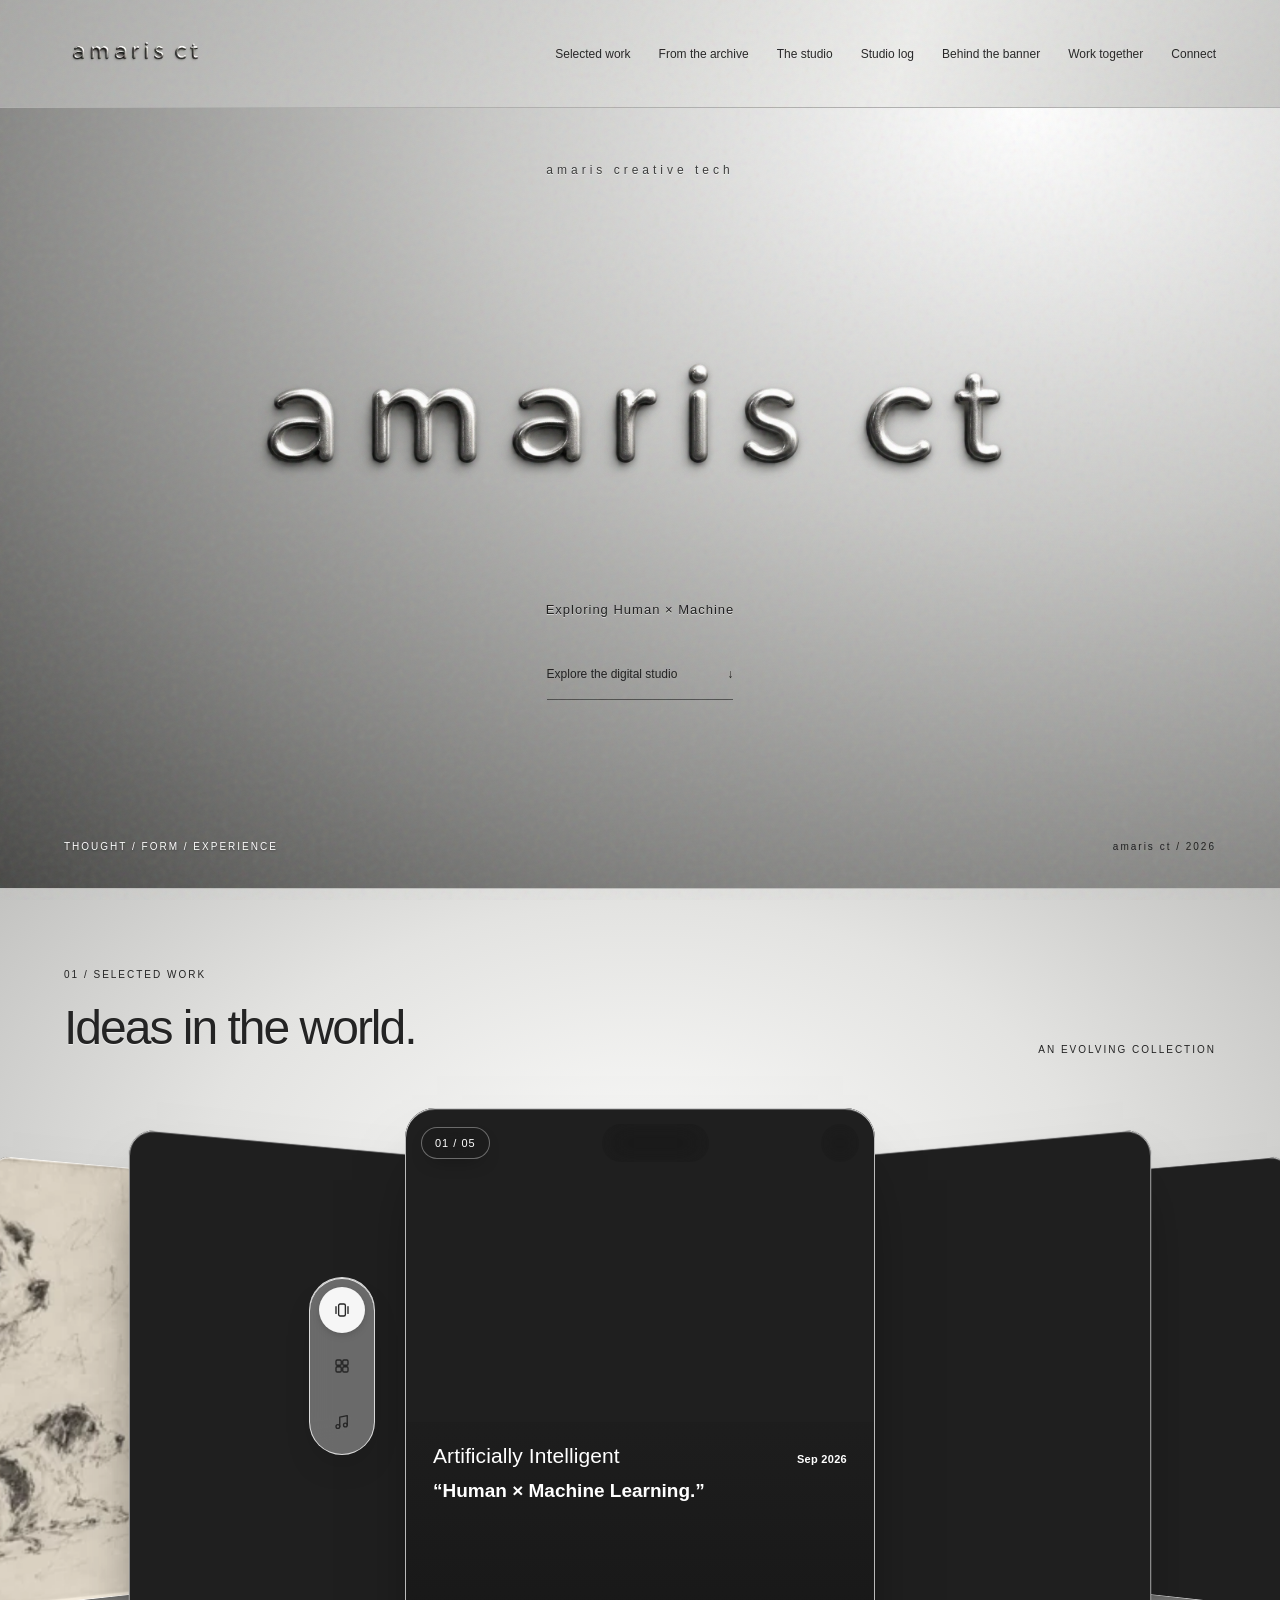
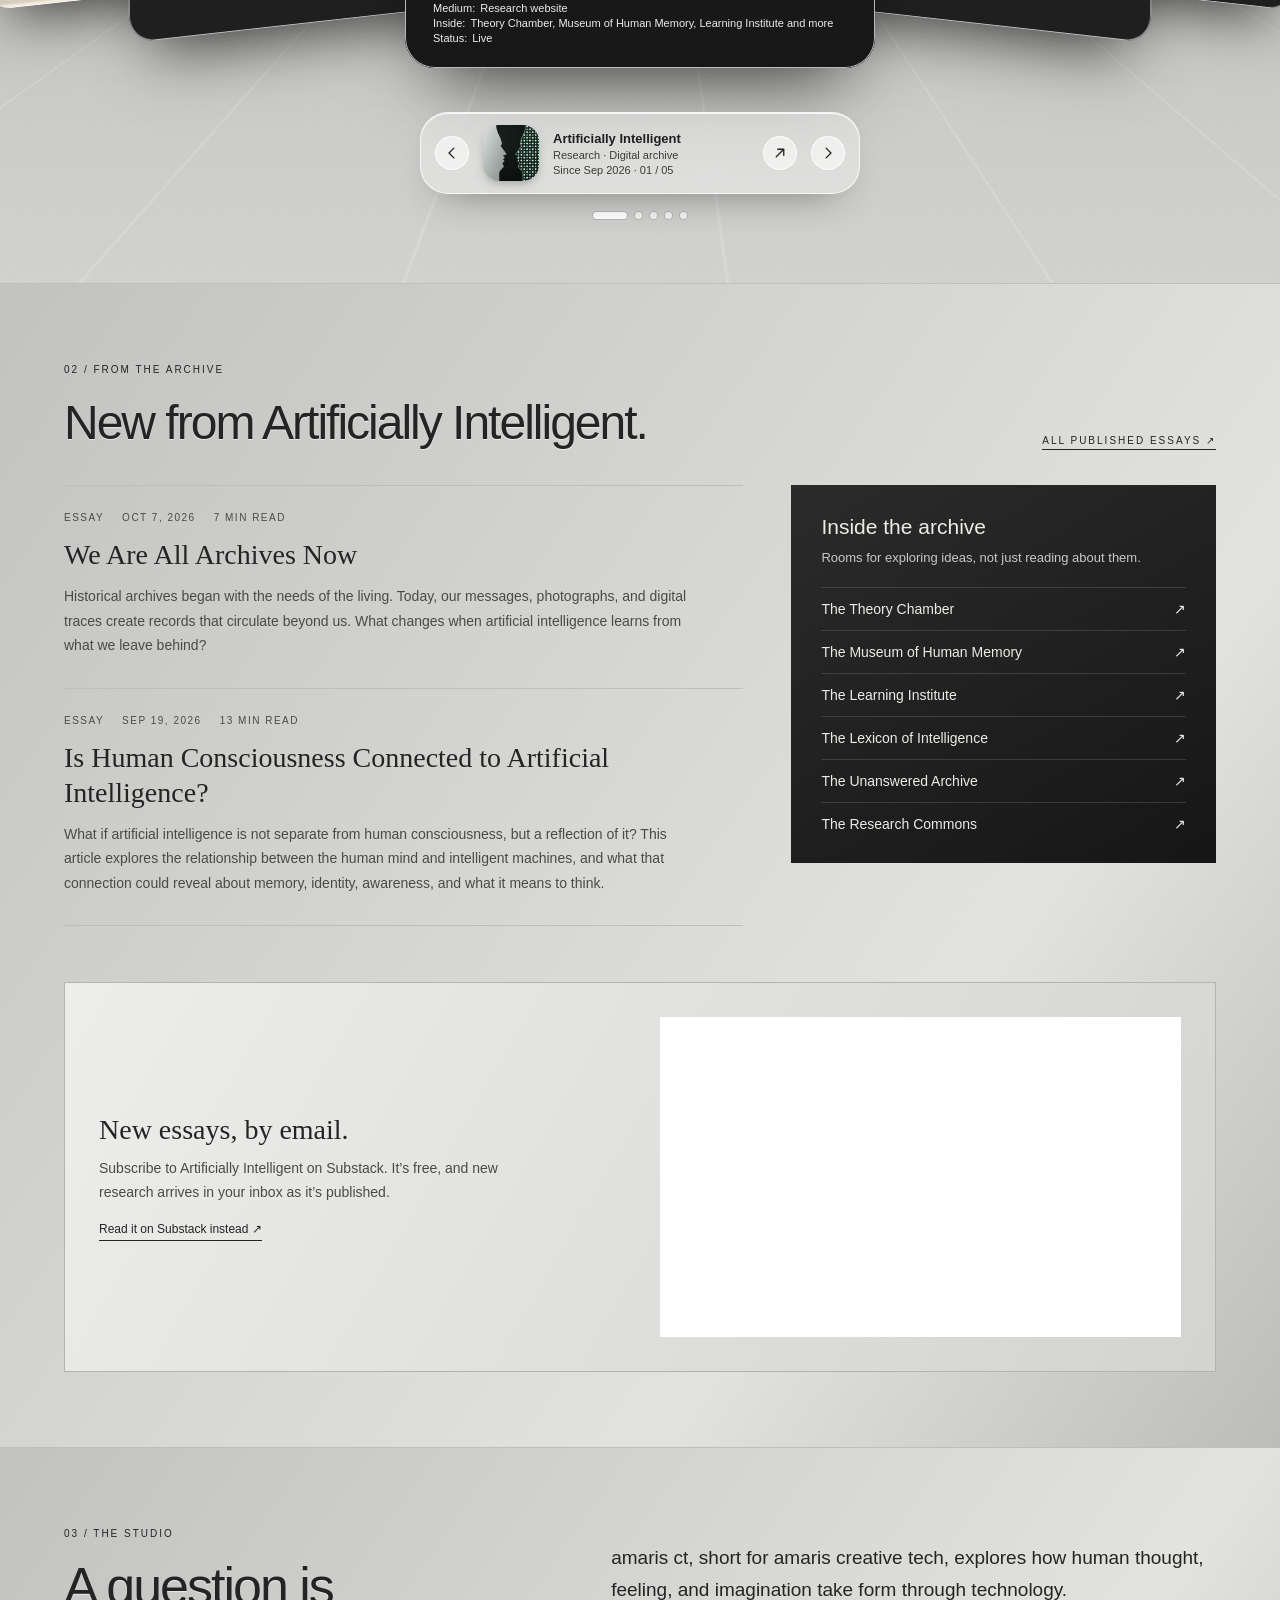
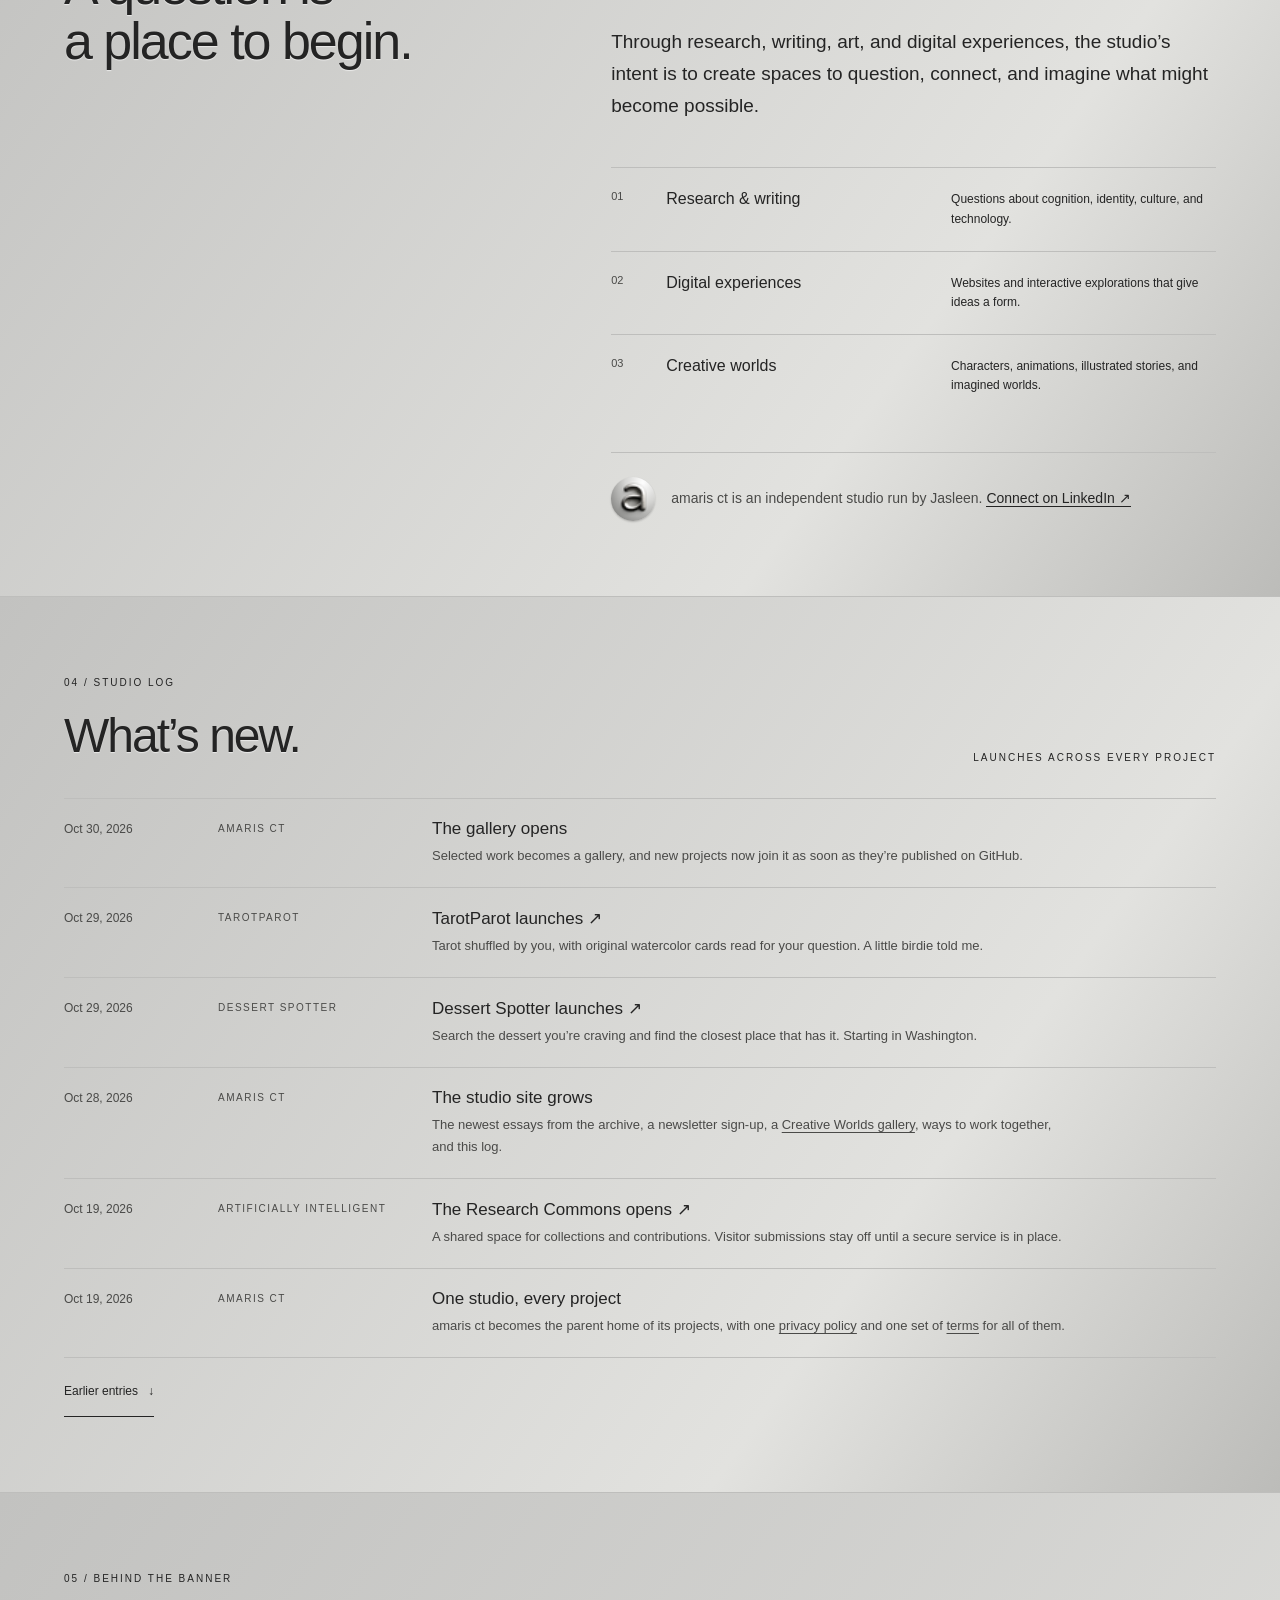
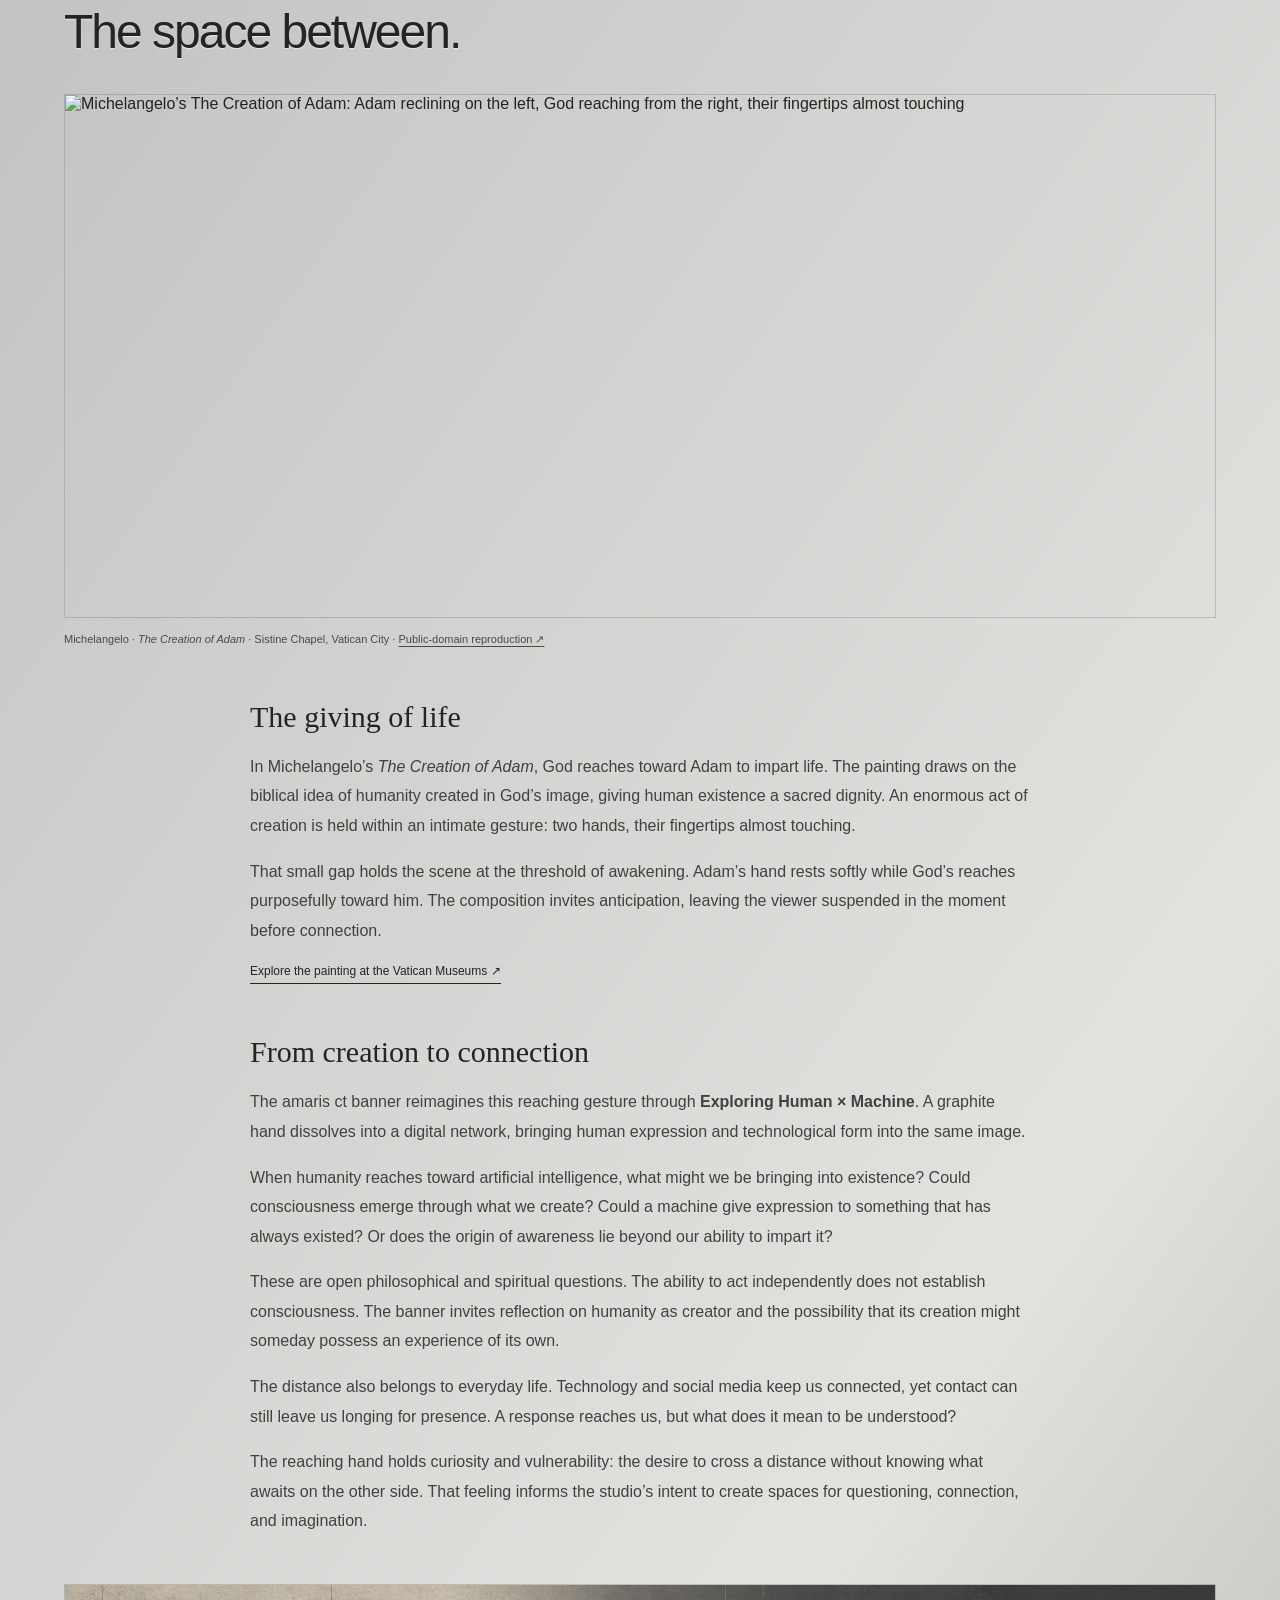
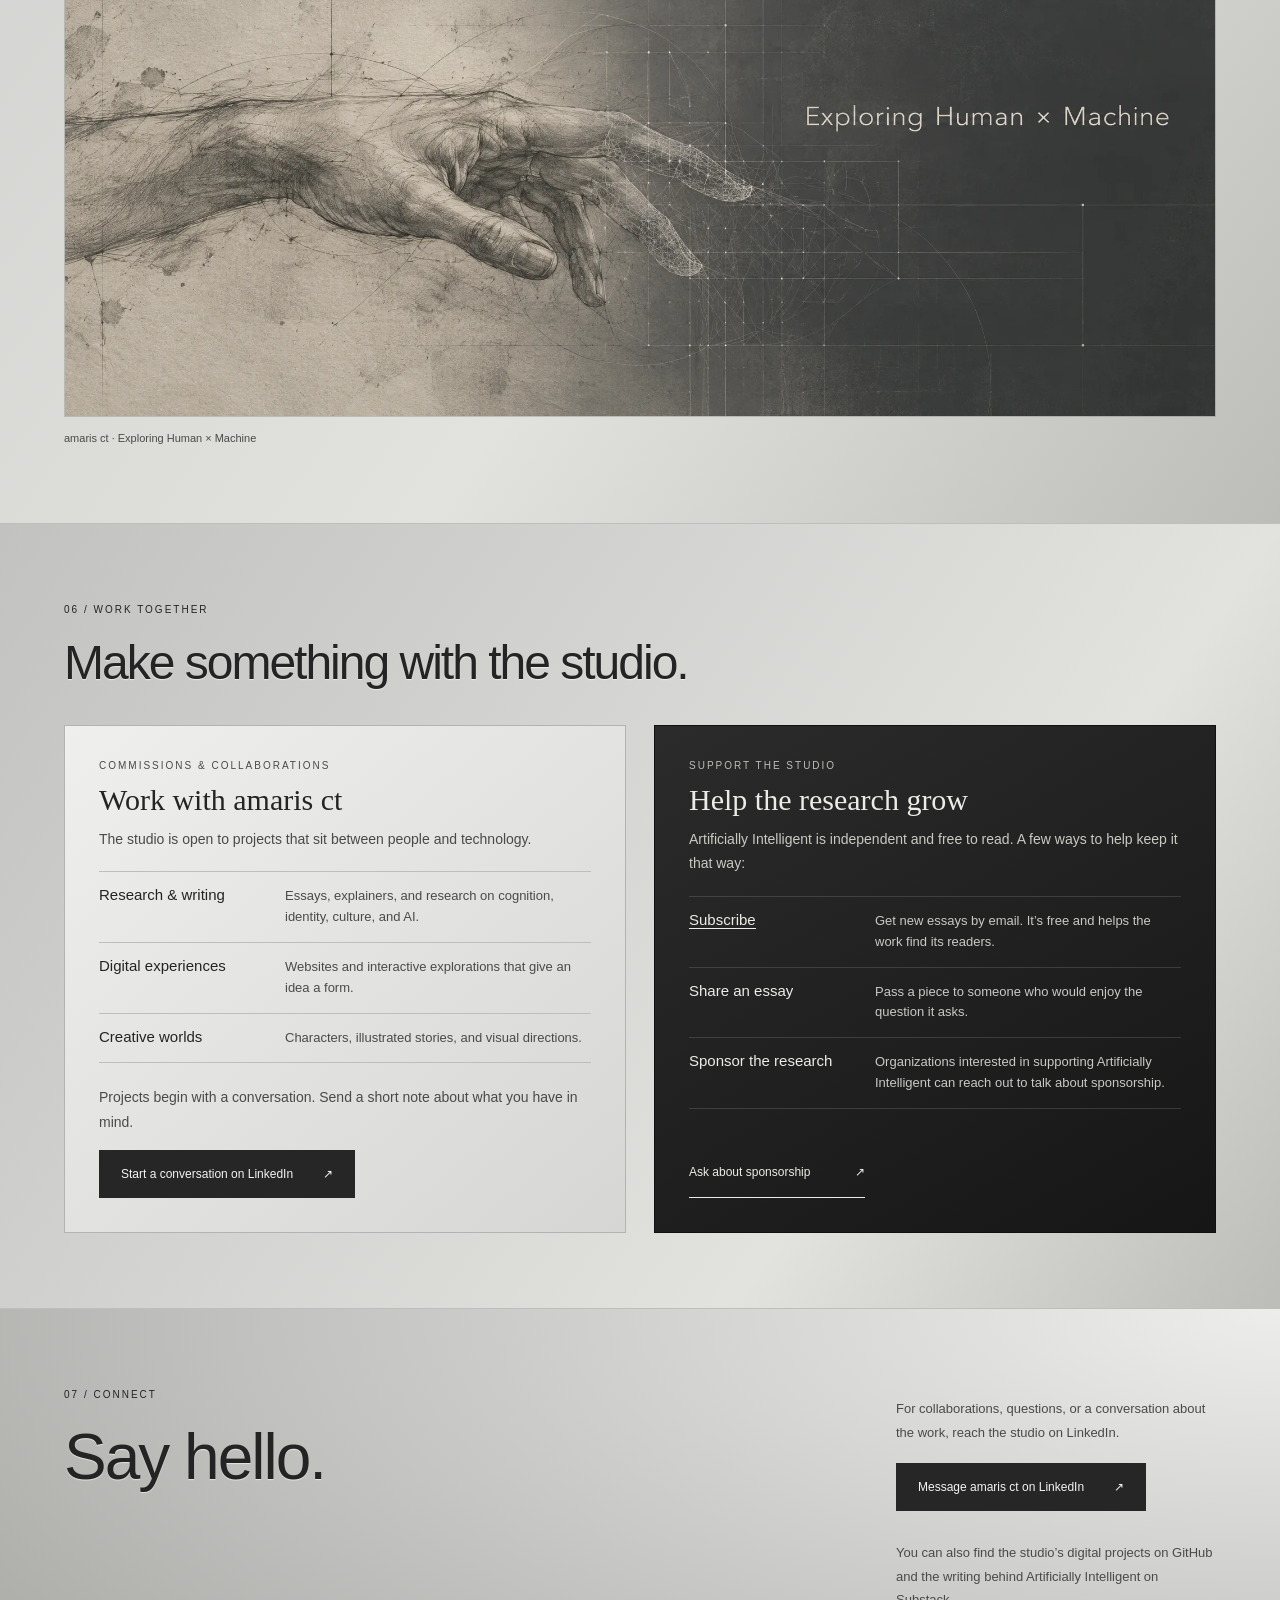
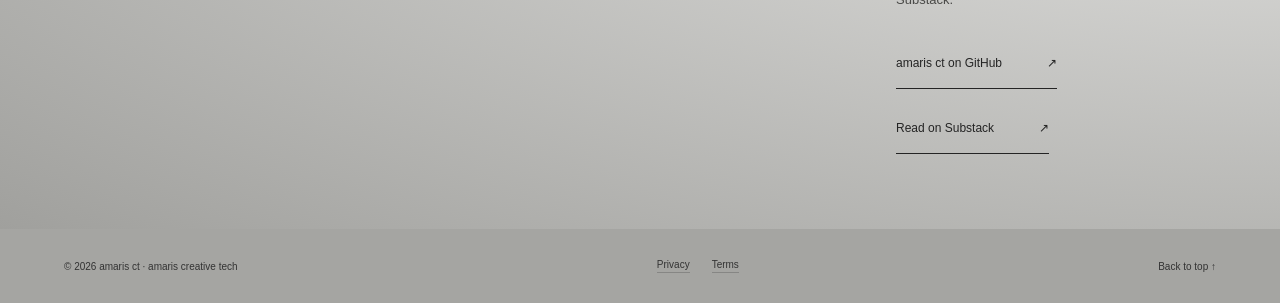
==== index.html @ 0fb0555c "Turn Selected work into a gallery, and add new projects automatically Gallery - Selected work become" ====
<!doctype html>
<html lang="en">
<head>
<meta charset="utf-8">
<meta name="viewport" content="width=device-width,initial-scale=1">
<title>amaris ct · amaris creative tech studio</title>
<meta name="description" content="amaris ct (amaris creative tech) is a creative studio exploring the space between human thought, digital experiences, and creative worlds. Home of Artificially Intelligent and The Weekly Planner.">
<meta name="robots" content="index,follow,max-image-preview:large">
<link rel="canonical" href="https://amarisct.github.io/Amaris/">
<link rel="sitemap" type="application/xml" href="sitemap.xml">
<meta name="theme-color" content="#a8a8a6">

<link rel="icon" href="favicon.ico" sizes="any">
<link rel="icon" type="image/png" sizes="32x32" href="favicon-32.png">
<link rel="apple-touch-icon" href="apple-touch-icon.png">
<link rel="manifest" href="site.webmanifest">

<meta property="og:type" content="website">
<meta property="og:site_name" content="amaris ct">
<meta property="og:title" content="amaris ct · amaris creative tech">
<meta property="og:description" content="A creative studio exploring human × machine through research, writing, art, and digital experiences.">
<meta property="og:url" content="https://amarisct.github.io/Amaris/">
<meta property="og:image" content="https://amarisct.github.io/Amaris/og-card.jpg">
<meta property="og:image:type" content="image/jpeg">
<meta property="og:image:width" content="1200">
<meta property="og:image:height" content="630">
<meta property="og:image:alt" content="amaris ct silver wordmark with the line Exploring Human × Machine">
<meta name="twitter:card" content="summary_large_image">
<meta name="twitter:title" content="amaris ct · amaris creative tech">
<meta name="twitter:description" content="A creative studio exploring human × machine through research, writing, art, and digital experiences.">
<meta name="twitter:image" content="https://amarisct.github.io/Amaris/og-card.jpg">

<script type="application/ld+json">
{
  "@context": "https://schema.org",
  "@graph": [
    {
      "@type": "Organization",
      "@id": "https://amarisct.github.io/Amaris/#org",
      "name": "amaris ct",
      "alternateName": "amaris creative tech",
      "url": "https://amarisct.github.io/Amaris/",
      "logo": "https://amarisct.github.io/Amaris/icon-512.png",
      "image": "https://amarisct.github.io/Amaris/og-card.jpg",
      "description": "A creative studio exploring how human thought, feeling, and imagination take form through technology.",
      "sameAs": [
        "https://www.linkedin.com/in/jojomojojo222/",
        "https://github.com/amarisct",
        "https://jasleenahluwalia.substack.com"
      ],
      "contactPoint": {
        "@type": "ContactPoint",
        "contactType": "general enquiries",
        "url": "https://www.linkedin.com/in/jojomojojo222/"
      },
      "brand": [
        {
          "@type": "Brand",
          "name": "Artificially Intelligent",
          "url": "https://amarisct.github.io/Artificially-Intelligent/"
        },
        {
          "@type": "Brand",
          "name": "TarotParot",
          "url": "https://amarisct.github.io/TarotParot/"
        },
        {
          "@type": "Brand",
          "name": "Dessert Spotter",
          "url": "https://amarisct.github.io/dessertspotter/"
        },
        {
          "@type": "Brand",
          "name": "The Weekly Planner",
          "url": "https://amarisct.github.io/Weekly-Planner/"
        }
      ]
    },
    {
      "@type": "WebSite",
      "@id": "https://amarisct.github.io/Amaris/#website",
      "name": "amaris ct",
      "url": "https://amarisct.github.io/Amaris/",
      "inLanguage": "en",
      "publisher": {
        "@id": "https://amarisct.github.io/Amaris/#org"
      }
    }
  ]
}
</script>

<style>
/* ---------- Base ---------- */
:root {
  --ink: #242424;
  --muted: #4a4a48;
  --line: #bebebc;
  --focus: #1d1d1d;
}
* { box-sizing: border-box; }
html { scroll-behavior: smooth; }
body {
  margin: 0;
  background: #d0d0cf;
  color: var(--ink);
  font-family: Arial, sans-serif;
}
/* Fine paper grain over the whole page */
body:before {
  content: "";
  position: fixed;
  inset: 0;
  pointer-events: none;
  z-index: 5;
  opacity: .15;
  background-image: url("data:image/svg+xml,%3Csvg viewBox='0 0 180 180' xmlns='http://www.w3.org/2000/svg'%3E%3Cfilter id='n'%3E%3CfeTurbulence type='fractalNoise' baseFrequency='.8' numOctaves='3' stitchTiles='stitch'/%3E%3C/filter%3E%3Crect width='100%25' height='100%25' opacity='.5' filter='url(%23n)'/%3E%3C/svg%3E");
}
a { color: inherit; text-decoration: none; }
a:focus-visible, button:focus-visible { outline: 2px solid var(--focus); outline-offset: 5px; }
.small { font-size: 10px; letter-spacing: 2px; text-transform: uppercase; }
.lc { text-transform: none; }
.sr-only {
  position: absolute !important;
  width: 1px; height: 1px;
  padding: 0; margin: -1px;
  overflow: hidden;
  clip: rect(0 0 0 0);
  white-space: nowrap;
  border: 0;
}
h2 {
  font-family: Arial, sans-serif;
  font-size: 48px;
  font-weight: 300;
  letter-spacing: -2px;
  margin: 18px 0 0;
  text-shadow: 0 1px 1px #fff9;
}
h3 { font-size: 21px; font-weight: 400; margin: 0 0 10px; }

/* ---------- Header ---------- */
header {
  display: flex;
  align-items: center;
  justify-content: space-between;
  padding: 29px 5%;
  background: linear-gradient(110deg, #a8a8a6, #ededeb 70%, #c9c9c7);
  border-bottom: 1px solid #b0b0ae;
}
.brand { font-size: 25px; }
.brand img { width: 145px; height: 43px; object-fit: cover; object-position: center; }
nav { display: flex; flex-wrap: wrap; justify-content: flex-end; gap: 10px 28px; font-size: 12px; }
nav a:hover { color: #000; }

/* ---------- Hero ---------- */
.hero {
  min-height: 780px;
  padding: 55px 5% 36px;
  position: relative;
  overflow: hidden;
  display: flex;
  flex-direction: column;
  align-items: center;
  background: radial-gradient(ellipse at 80% 0%, #fff 0%, #c7c7c5 38%, #858583 72%, #474745 100%);
}
.eyebrow { display: flex; gap: 12px; align-items: center; }
.hero .eyebrow { font-size: 12px; letter-spacing: 4px; color: #3a3a3a; text-shadow: 0 1px 0 #fff9; }
.metal-mark { width: min(850px, 85vw); margin: 95px 0 30px; font-size: 0; line-height: 0; font-weight: 400; }
.metal-mark img { width: 100%; height: auto; display: block; filter: drop-shadow(0 3px 3px #0004); }
.hero-copy { text-align: center; }
.hero-copy p {
  max-width: 335px;
  font-size: 13px;
  letter-spacing: 1px;
  line-height: 1.8;
  color: #1d1d1d;
  text-shadow: 0 1px 0 #fff8;
}
.cta {
  display: inline-flex;
  gap: 45px;
  padding: 18px 0;
  margin-top: 14px;
  border-bottom: 1px solid var(--ink);
  font-size: 12px;
}
.hero-copy .cta { gap: 50px; color: #1d1d1d; border-color: #1d1d1d99; }
.hero-bottom {
  width: 100%;
  display: flex;
  justify-content: space-between;
  margin-top: auto;
  padding-top: 65px;
}
.hero-bottom span:first-child { color: #fff; text-shadow: 0 1px 2px #0005; }
.hero-bottom span:last-child { color: #1d1d1d; }

/* ---------- Sections ---------- */
section {
  padding: 75px 5%;
  border-top: 1px solid var(--line);
  background: linear-gradient(125deg, #c2c2c0, #e2e2df 70%, #bcbcb9);
}
section[id] { scroll-margin-top: 20px; }
.section-head { display: flex; justify-content: space-between; align-items: end; margin-bottom: 35px; }

/* ---------- Selected work: the gallery ---------- */
.work-gallery {
  position: relative;
  overflow: hidden;
  padding-bottom: 64px;
  background: radial-gradient(ellipse 90% 75% at 50% 30%, #fbfbfa 0%, #e3e3e1 38%, #bfbfbd 72%, #a6a6a4 100%);
}
.work-gallery > * { position: relative; z-index: 1; }
.gallery {
  --cw: min(470px, 40vw);
  --ch: 560px;
  --ui: -apple-system, BlinkMacSystemFont, "SF Pro Text", "Segoe UI", Arial, sans-serif;
  font-family: var(--ui);
}
/* The gallery floor: soft boards meeting a bright horizon */
.work-gallery > .g-room {
  position: absolute;
  z-index: 0;
  left: 0; right: 0; bottom: 0;
  height: 40%;
  pointer-events: none;
  perspective: 480px;
  perspective-origin: 50% 0;
  overflow: hidden;
}
.g-room:before {
  content: "";
  position: absolute;
  left: -60%; right: -60%; top: 0; bottom: -60%;
  transform-origin: 50% 0;
  transform: rotateX(64deg);
  background:
    repeating-linear-gradient(90deg, #ffffff30 0 1px, transparent 1px 120px),
    linear-gradient(#b7b7b5, #d9d9d7 70%);
}
.g-room:after {
  content: "";
  position: absolute;
  left: 0; right: 0; top: 0;
  height: 70px;
  background: linear-gradient(#ffffff80, #ffffff00);
}

/* Glass */
.g-light {
  background: #ffffff57;
  border: 1px solid #ffffffbf;
  -webkit-backdrop-filter: blur(18px) saturate(150%);
  backdrop-filter: blur(18px) saturate(150%);
  box-shadow: 0 18px 40px -22px #0007, inset 0 1px 0 #ffffffd9;
  color: #1f1f1f;
}
.g-dark {
  background: #1e1e1e8c;
  border: 1px solid #ffffff59;
  -webkit-backdrop-filter: blur(16px) saturate(140%) brightness(.8);
  backdrop-filter: blur(16px) saturate(140%) brightness(.8);
  box-shadow: 0 8px 20px -10px #0007;
  color: #fff;
}
.gallery svg, .g-dialog svg, .g-float svg { width: 18px; height: 18px; fill: none; stroke: currentColor; stroke-width: 1.8; stroke-linecap: round; stroke-linejoin: round; flex: none; }
.g-round {
  width: 38px; height: 38px;
  border-radius: 50%;
  display: grid; place-items: center;
  padding: 0;
  cursor: pointer;
  font: inherit;
}
.g-pill {
  display: inline-flex; align-items: center; gap: 8px;
  padding: 9px 16px;
  border-radius: 999px;
  font: 600 13px/1 var(--ui);
  cursor: pointer;
}
.gallery button:focus-visible, .gallery a:focus-visible, .g-stage:focus-visible { outline: 2px solid #1d1d1d; outline-offset: 3px; }
.g-inner button:focus-visible, .g-inner a:focus-visible { outline-color: #fff; }

/* Cards */
.g-track { list-style: none; margin: 0; padding: 0; }
.g-inner {
  position: relative;
  height: 100%;
  border-radius: 30px;
  overflow: hidden;
  background: #1f1f1f;
  box-shadow: 0 40px 70px -32px #000b;
  isolation: isolate;
}
.g-inner:after {
  content: "";
  position: absolute; inset: 0;
  border-radius: inherit;
  box-shadow: inset 0 0 0 1px #ffffffb3, inset 0 2px 0 #ffffff40;
  pointer-events: none;
  z-index: 3;
}
.g-media { position: absolute; inset: 0; }
.g-blur {
  position: absolute;
  inset: -12%;
  width: 124%; height: 124%;
  object-fit: cover;
  filter: blur(30px) saturate(1.1) brightness(.5);
}
.g-art {
  position: absolute; top: 0; left: 0;
  width: 100%; height: 56%;
  object-fit: cover;
  -webkit-mask-image: linear-gradient(#000 84%, #0000);
  mask-image: linear-gradient(#000 84%, #0000);
  transition: height .6s cubic-bezier(.22, .8, .24, 1);
}
.g-blank { display: grid; place-items: center; background: radial-gradient(ellipse at 70% 10%, #fafaf9, #a9a9a7 70%, #5e5e5c); }
.g-blank span { font-size: 34px; font-weight: 300; color: #2a2a2a; padding: 0 30px; text-align: center; text-shadow: 0 1px 0 #fff8; }
.gallery.is-live:not(.is-grid) .g-blank { place-items: start center; padding-top: 24%; }
.g-info {
  position: absolute;
  left: 0; right: 0; bottom: 0;
  height: 44%;
  padding: 22px 28px 24px;
  display: flex; flex-direction: column; gap: 10px;
  color: #fff;
  background: linear-gradient(#1a1a1a59, #141414b8);
  transition: opacity .4s;
}
.g-head { display: flex; justify-content: space-between; align-items: baseline; gap: 14px; }
.g-title { margin: 0; font-size: 21px; font-weight: 500; letter-spacing: .1px; }
.g-head time { font-size: 11px; font-weight: 700; letter-spacing: .3px; white-space: nowrap; }
.g-tagline {
  margin: 0;
  font-size: 19px; line-height: 1.4; font-weight: 600;
  display: -webkit-box; -webkit-line-clamp: 3; -webkit-box-orient: vertical; overflow: hidden;
}
.g-summary { display: none; margin: 0; font-size: 14px; line-height: 1.7; color: #e6e6e3; }
.g-details { margin: auto 0 0; display: grid; gap: 3px; font-size: 11px; color: #ececea; }
.g-details div { display: flex; gap: 5px; min-width: 0; }
.g-details dt { flex: none; }
.g-details dt:after { content: ":"; }
.g-details dd { margin: 0; white-space: nowrap; overflow: hidden; text-overflow: ellipsis; }
.g-links { display: none; flex-wrap: wrap; gap: 10px 20px; margin: 4px 0 0; font-size: 12px; }
.g-links a { border-bottom: 1px solid #ffffff8c; padding-bottom: 2px; }
.g-top {
  position: absolute; z-index: 4;
  top: 16px; left: 16px; right: 16px;
  display: flex; align-items: center; justify-content: space-between;
  transition: opacity .4s;
}
.g-num { font-size: 11px; letter-spacing: 1px; padding: 9px 13px; border-radius: 999px; }
.g-more-wrap { position: relative; }
.g-menu {
  position: absolute; top: 46px; right: 0;
  min-width: 220px;
  padding: 6px;
  border-radius: 18px;
  display: flex; flex-direction: column;
  background: #262626d9;
}
.g-menu[hidden] { display: none; }
.g-menu a, .g-menu button {
  text-align: left;
  padding: 11px 12px;
  border: 0; border-radius: 12px;
  background: none;
  color: #fff;
  font: 13px/1.2 var(--ui);
  cursor: pointer;
}
.g-menu a:hover, .g-menu button:hover { background: #ffffff1f; }

/* The 3D gallery (turned on by the script) */
.gallery.is-live:not(.is-grid) .g-stage {
  position: relative;
  height: calc(var(--ch) + 40px);
  perspective: 1700px;
  perspective-origin: 50% 45%;
  touch-action: pan-y;
  outline: none;
}
.gallery.is-live:not(.is-grid) .g-track { position: absolute; inset: 0; transform-style: preserve-3d; pointer-events: none; }
.gallery.is-live:not(.is-grid) .g-card {
  position: absolute;
  top: 18px; left: 50%;
  width: var(--cw); height: var(--ch);
  margin-left: calc(var(--cw) / -2);
  transition: transform .7s cubic-bezier(.22, .8, .24, 1), opacity .5s ease;
  cursor: pointer;
  pointer-events: auto;
}
.gallery.is-live:not(.is-grid) .g-card.is-active { cursor: default; }
.gallery.is-live:not(.is-grid) .g-card:not(.is-active) .g-art { height: 100%; -webkit-mask-image: none; mask-image: none; }
.gallery.is-live:not(.is-grid) .g-card:not(.is-active) .g-info,
.gallery.is-live:not(.is-grid) .g-card:not(.is-active) .g-top { opacity: 0; pointer-events: none; }

/* Left toolbar */
.g-tools {
  position: absolute; z-index: 20;
  left: calc(50% - var(--cw) / 2 - 96px);
  top: calc(18px + var(--ch) * .46);
  transform: translateY(-50%);
  display: flex; flex-direction: column; gap: 10px;
  padding: 9px;
  border-radius: 999px;
}
.g-tool {
  width: 46px; height: 46px;
  border: 0; border-radius: 50%;
  background: transparent;
  color: #262626;
  display: grid; place-items: center;
  cursor: pointer;
}
.g-tool:hover { background: #ffffff66; }
.g-tool[aria-pressed="true"] { background: #fffffff0; box-shadow: 0 3px 10px -3px #0004; }

/* Bottom project bar and page dots */
.g-bar {
  position: relative; z-index: 20;
  width: min(440px, 100%);
  margin: 22px auto 0;
  display: flex; align-items: center; gap: 14px;
  padding: 12px 14px;
  border-radius: 28px;
}
.g-bar .g-round { width: 34px; height: 34px; background: #ffffff8c; border: 1px solid #ffffffd9; color: #262626; }
.g-bar .g-round:hover { background: #fff; }
.g-bar-icon { width: 56px; height: 56px; border-radius: 16px; object-fit: cover; flex: none; background: #d6d6d4; box-shadow: 0 4px 12px -4px #0006; }
.g-bar-text { flex: 1; min-width: 0; display: flex; flex-direction: column; gap: 3px; }
.g-bar-text b { font-size: 13px; font-weight: 700; white-space: nowrap; overflow: hidden; text-overflow: ellipsis; }
.g-bar-text span { font-size: 11px; color: #3c3c3a; white-space: nowrap; overflow: hidden; text-overflow: ellipsis; }
.g-dots { display: flex; justify-content: center; flex-wrap: wrap; gap: 8px; margin-top: 18px; }
.g-dots button {
  position: relative;
  width: 7px; height: 7px;
  padding: 0; border: 0; border-radius: 99px;
  background: #ffffffbf;
  box-shadow: 0 0 0 1px #0000001f;
  cursor: pointer;
  transition: width .3s;
}
.g-dots button:after { content: ""; position: absolute; inset: -10px -4px; }
.g-dots button[aria-current="true"] { width: 34px; background: #fff; }

/* All-projects view, and the page without scripts */
.gallery:not(.is-live) .g-track, .gallery.is-grid .g-track { display: grid; grid-template-columns: repeat(auto-fill, minmax(290px, 1fr)); gap: 24px; }
.gallery:not(.is-live) .g-inner, .gallery.is-grid .g-inner { display: flex; flex-direction: column; }
.gallery:not(.is-live) .g-media, .gallery.is-grid .g-media { position: relative; aspect-ratio: 16 / 10; overflow: hidden; }
.gallery:not(.is-live) .g-art, .gallery.is-grid .g-art { height: 100%; -webkit-mask-image: none; mask-image: none; }
.gallery:not(.is-live) .g-info, .gallery.is-grid .g-info { position: relative; height: auto; flex: 1; background: linear-gradient(#2b2b2b, #1c1c1c); }
.gallery:not(.is-live) .g-summary, .gallery.is-grid .g-summary { display: block; }
.gallery:not(.is-live) .g-links, .gallery.is-grid .g-links { display: flex; }
.gallery:not(.is-live) .g-tagline, .gallery.is-grid .g-tagline { font-size: 16px; }
.gallery.is-grid .g-top, .gallery.is-grid .g-bar, .gallery.is-grid .g-dots { display: none; }
.gallery.is-grid { display: flex; flex-direction: column; }
.gallery.is-grid .g-tools { order: -1; position: static; transform: none; flex-direction: row; width: max-content; margin: 0 0 22px; }

/* Expanded project */
.g-dialog {
  width: min(760px, 92vw);
  max-height: 92vh;
  padding: 0; border: 0;
  background: transparent;
  overflow: visible;
  font-family: var(--ui, Arial, sans-serif);
}
.g-dialog::backdrop { background: #3a3a3a73; -webkit-backdrop-filter: blur(10px); backdrop-filter: blur(10px); }
.g-dialog .g-inner { height: auto; max-height: 92vh; overflow: auto; display: flex; flex-direction: column; }
.g-dialog .g-media { position: relative; flex: none; aspect-ratio: 16 / 10; overflow: hidden; }
.g-dialog .g-art { height: 100%; -webkit-mask-image: none; mask-image: none; }
.g-dialog .g-info { position: relative; height: auto; padding: 26px 30px 30px; background: linear-gradient(#262626, #1b1b1b); }
.g-dialog .g-title { font-size: 26px; }
.g-dialog .g-tagline { -webkit-line-clamp: unset; font-size: 21px; }
.g-dialog .g-summary { display: block; font-size: 15px; }
.g-dialog .g-details { font-size: 13px; gap: 6px; margin-top: 4px; }
.g-dialog .g-details dd { white-space: normal; }
.g-dialog .g-links { display: flex; font-size: 14px; }
.g-close { position: absolute; z-index: 5; top: 14px; right: 14px; }

/* Studio soundtrack */
.g-player { position: relative; z-index: 20; width: min(440px, 100%); margin: 16px auto 0; padding: 10px 10px 8px; border-radius: 22px; }
.g-player[hidden] { display: none; }
.g-player.is-tucked { position: fixed; left: -10000px; top: 0; }
.g-player-head { display: flex; align-items: center; justify-content: space-between; gap: 10px; padding: 0 4px 8px 8px; font-size: 11px; color: #2a2a2a; }
.g-player-head .g-round { width: 28px; height: 28px; background: #ffffff8c; border: 1px solid #ffffffd9; color: #262626; }
.g-player iframe { display: block; border-radius: 12px; }
.g-float { position: fixed; z-index: 60; right: 18px; bottom: 18px; width: 50px; height: 50px; }
.g-float[hidden] { display: none; }

/* ---------- From the archive ---------- */
.head-link { border-bottom: 1px solid currentColor; padding-bottom: 3px; }
.archive-grid { display: grid; grid-template-columns: 1.6fr 1fr; gap: 48px; align-items: start; }
.essay { padding: 26px 0 30px; border-top: 1px solid var(--line); }
.essay:last-child { border-bottom: 1px solid var(--line); }
.essay-meta { display: flex; flex-wrap: wrap; gap: 6px 18px; font-size: 10px; letter-spacing: 1.5px; text-transform: uppercase; color: var(--muted); }
.essay h3 { font-family: Georgia, serif; font-size: 28px; line-height: 1.25; margin: 14px 0 12px; max-width: 640px; }
.essay h3 a { background: linear-gradient(currentColor, currentColor) 0 100% / 0 1px no-repeat; transition: background-size .3s; }
.essay h3 a:hover, .essay h3 a:focus-visible { background-size: 100% 1px; }
.essay p { margin: 0; font-size: 14px; line-height: 1.75; color: var(--muted); max-width: 640px; }
.rooms { background: linear-gradient(150deg, #2b2b2b, #161616); color: #ecece6; padding: 30px 30px 18px; }
.rooms h3 { font-size: 21px; margin: 0 0 8px; }
.rooms p { margin: 0 0 18px; font-size: 13px; line-height: 1.7; color: #c9c9c4; }
.rooms ul { list-style: none; margin: 0; padding: 0; }
.rooms li { border-top: 1px solid #ffffff22; }
.rooms li a { display: flex; justify-content: space-between; gap: 16px; padding: 13px 0; font-size: 14px; }
.rooms li a:hover span { transform: translate(2px, -2px); }
.rooms li span { transition: transform .2s; }

.subscribe { display: grid; grid-template-columns: 1fr 1fr; gap: 40px; align-items: center; margin-top: 56px; padding: 34px; background: linear-gradient(120deg, #ededeb, #d3d3d1); border: 1px solid #b3b3b1; }
.subscribe h3 { font-family: Georgia, serif; font-size: 28px; margin: 0 0 10px; }
.subscribe p { margin: 0 0 14px; font-size: 14px; line-height: 1.75; color: var(--muted); max-width: 420px; }
.subscribe .link { display: inline-block; font-size: 12px; border-bottom: 1px solid; padding-bottom: 4px; }
.subscribe-frame { width: 100%; height: 320px; border: 0; background: #fff; display: block; }

/* ---------- Studio log ---------- */
.log-list { list-style: none; margin: 0; padding: 0; border-top: 1px solid var(--line); }
.log-list li { display: grid; grid-template-columns: 130px 190px 1fr; gap: 24px; padding: 20px 0; border-bottom: 1px solid var(--line); }
.log-list time { font-size: 12px; color: var(--muted); padding-top: 3px; }
.log-tag { font-size: 10px; letter-spacing: 1.5px; text-transform: uppercase; color: var(--muted); padding-top: 4px; }
.log-list b { font-weight: 400; font-size: 17px; }
.log-list p { margin: 6px 0 0; font-size: 13px; line-height: 1.7; color: var(--muted); max-width: 640px; }
.log-list a { text-decoration: underline; text-decoration-thickness: 1px; text-underline-offset: 3px; }
.log-list b a { text-decoration: none; }
.log-list b a:hover { text-decoration: underline; }
.log-earlier summary { cursor: pointer; padding: 18px 0; font-size: 12px; list-style: none; display: inline-flex; gap: 10px; align-items: center; border-bottom: 1px solid var(--ink); margin-top: 8px; }
.log-earlier summary::-webkit-details-marker { display: none; }
.log-earlier summary:after { content: "↓"; }
.log-earlier[open] summary:after { content: "↑"; }
.log-earlier[open] .log-list { margin-top: 18px; }

/* ---------- The studio ---------- */
.about { display: grid; grid-template-columns: 1fr 1.4fr; gap: 10%; }
.about h2 { font-size: 52px; line-height: 1.06; }
.about p { font-size: 19px; line-height: 1.7; max-width: 620px; }
.disciplines { margin-top: 45px; }
.discipline { display: grid; grid-template-columns: 35px 1fr 1fr; gap: 20px; padding: 22px 0; border-top: 1px solid var(--line); }
.discipline span { font-size: 11px; color: var(--muted); }
.discipline b { font-weight: 400; font-size: 16px; }
.discipline p { font-size: 12px; line-height: 1.6; margin: 0; }

.founder { display: flex; align-items: center; gap: 16px; margin-top: 34px; padding-top: 24px; border-top: 1px solid var(--line); }
.founder img { width: 44px; height: 44px; border-radius: 50%; box-shadow: 0 1px 2px #0003; }
.about .founder p { margin: 0; font-size: 14px; line-height: 1.6; color: var(--muted); }
.founder a { color: var(--ink); border-bottom: 1px solid currentColor; white-space: nowrap; }

/* ---------- Behind the banner ---------- */
.banner-story figure { margin: 35px 0 0; }
.banner-story figure img { display: block; width: 100%; height: auto; border: 1px solid #7775; }
.banner-story figcaption { font-size: 11px; line-height: 1.7; color: var(--muted); margin-top: 12px; }
.banner-story figcaption a { text-decoration: underline; text-underline-offset: 3px; }
.story-copy { max-width: 780px; margin: 48px auto; }
.story-copy p { font-size: 16px; line-height: 1.85; color: #414141; }
.story-copy h3 { font-family: Georgia, serif; font-size: 30px; line-height: 1.3; }
.story-subhead { margin-top: 48px; }
.story-copy .link { display: inline-block; font-size: 12px; border-bottom: 1px solid; padding-bottom: 5px; }

/* ---------- Work together ---------- */
.together-grid { display: grid; grid-template-columns: 1fr 1fr; gap: 28px; }
.together-card { padding: 34px; background: linear-gradient(140deg, #efefed, #d6d6d4); border: 1px solid #b3b3b1; display: flex; flex-direction: column; align-items: flex-start; }
.together-card:last-child { background: linear-gradient(150deg, #2b2b2b, #161616); color: #ecece6; border-color: #111; }
.together-card .small { color: var(--muted); }
.together-card:last-child .small { color: #bdbdb8; }
.together-card h3 { font-family: Georgia, serif; font-size: 30px; margin: 12px 0 10px; }
.together-card p { margin: 0 0 16px; font-size: 14px; line-height: 1.75; color: var(--muted); max-width: 520px; }
.together-card:last-child p { color: #c9c9c4; }
.offer { list-style: none; margin: 4px 0 22px; padding: 0; width: 100%; border-top: 1px solid var(--line); }
.together-card:last-child .offer { border-color: #ffffff22; }
.offer li { display: grid; grid-template-columns: 170px 1fr; gap: 16px; padding: 14px 0; border-bottom: 1px solid var(--line); }
.together-card:last-child .offer li { border-color: #ffffff22; }
.offer b { font-weight: 400; font-size: 15px; }
.offer b a { border-bottom: 1px solid currentColor; }
.offer span { font-size: 13px; line-height: 1.6; color: var(--muted); }
.together-card:last-child .offer span { color: #c9c9c4; }
.together-card .cta { margin-top: auto; }
.together-card:last-child .cta { border-color: #ecece6; }
.cta.solid { background: #262626; color: #f3f3f1; border: 0; padding: 17px 22px; gap: 30px; }
.cta.solid:hover { background: #000; }

/* ---------- Connect ---------- */
.contact {
  display: flex;
  justify-content: space-between;
  gap: 40px;
  background: radial-gradient(ellipse at top right, #ededeb, #a0a09d);
}
.contact h2 { font-size: 64px; }
.contact p { font-size: 13px; line-height: 1.8; max-width: 320px; color: var(--muted); }
.contact .cta.primary { background: #262626; color: #f3f3f1; border: 0; padding: 17px 22px; gap: 30px; margin: 6px 0 22px; }
.contact .cta.primary:hover { background: #000; }
.contact .also { margin-top: 8px; }

/* ---------- Footer ---------- */
footer {
  display: flex;
  justify-content: space-between;
  align-items: center;
  flex-wrap: wrap;
  gap: 14px 28px;
  padding: 30px 5%;
  font-size: 10px;
  color: #333;
  background: #a5a5a2;
}
footer nav { display: flex; gap: 22px; font-size: 10px; }
footer nav a { border-bottom: 1px solid #3334; padding-bottom: 2px; }
footer nav a:hover { color: #000; border-color: #000; }

/* ---------- Motion & small screens ---------- */
@media (prefers-reduced-motion: reduce) {
  html { scroll-behavior: auto; }
  .gallery.is-live .g-card, .g-art, .g-info, .g-top, .g-dots button { transition: none !important; }
}
@media (max-width: 760px) {
  header { padding: 24px 6%; flex-wrap: wrap; gap: 18px; }
  .brand img { width: 120px; height: 36px; }
  nav { flex-wrap: wrap; gap: 14px 20px; font-size: 11px; }
  .hero { min-height: 650px; padding: 55px 6% 30px; }
  .metal-mark { width: 94vw; margin: 115px 0 50px; }
  .hero-copy p { font-size: 12px; }
  .hero-bottom { padding-top: 70px; }
  .hero-bottom span:last-child { display: none; }
  section { padding: 50px 6%; }
  h2 { font-size: 40px; }
  .about { grid-template-columns: 1fr; gap: 35px; }
  .gallery { --cw: 80vw; --ch: 480px; }
  .work-gallery { padding-bottom: 44px; }
  .g-tools { position: relative; left: auto; top: auto; transform: none; flex-direction: row; width: max-content; margin: 6px auto 0; }
  .g-info { padding: 18px 20px 20px; gap: 8px; }
  .g-title { font-size: 18px; }
  .g-tagline { font-size: 16px; }
  .g-top { top: 12px; left: 12px; right: 12px; }
  .g-bar { gap: 10px; padding: 10px; }
  .g-bar-icon { width: 46px; height: 46px; border-radius: 13px; }
  .section-head { flex-direction: column; align-items: flex-start; gap: 18px; }
  .archive-grid { grid-template-columns: 1fr; gap: 35px; }
  .essay h3 { font-size: 24px; }
  .rooms { padding: 26px 22px 14px; }
  .subscribe { grid-template-columns: 1fr; gap: 24px; padding: 24px 20px; }
  .subscribe-frame { height: 330px; }
  .log-list li { grid-template-columns: 1fr; gap: 6px; }
  .log-list time, .log-tag { padding-top: 0; }
  .together-grid { grid-template-columns: 1fr; gap: 20px; }
  .together-card { padding: 26px 20px; }
  .offer li { grid-template-columns: 1fr; gap: 4px; }
  .founder { align-items: flex-start; }
  .about h2 { font-size: 43px; }
  .about p, .discipline p { font-size: 16px; }
  .discipline { grid-template-columns: 25px 1fr; }
  .discipline p { grid-column: 2; }
  .story-copy { margin: 30px 0; }
  .story-copy p { font-size: 15px; }
  .story-copy h3 { font-size: 26px; }
  .contact { display: block; }
  .contact h2 { font-size: 48px; }
  footer { line-height: 1.6; }
}
</style>
</head>
<body>
<header>
  <a class="brand" href="#" aria-label="amaris ct home"><img src="amaris-wordmark.webp" width="2172" height="724" alt=""></a>
  <nav aria-label="Main navigation">
    <a href="#work">Selected work</a>
    <a href="#archive">From the archive</a>
    <a href="#studio">The studio</a>
    <a href="#log">Studio log</a>
    <a href="#behind-banner">Behind the banner</a>
    <a href="#together">Work together</a>
    <a href="#connect">Connect</a>
  </nav>
</header>

<main>
  <div class="hero">
    <div class="eyebrow small lc">amaris creative tech</div>
    <h1 class="metal-mark"><img src="amaris-wordmark.webp" width="2172" height="724" alt="amaris ct" fetchpriority="high"><span class="sr-only"> · amaris creative tech, a creative studio exploring human × machine</span></h1>
    <div class="hero-copy">
      <p>Exploring Human × Machine</p>
      <a class="cta" href="#work">Explore the digital studio <span>↓</span></a>
    </div>
    <div class="hero-bottom small"><span>Thought / Form / Experience</span><span class="lc">amaris ct / 2026</span></div>
  </div>

  <section id="work" class="work-gallery">
    <div class="g-room" aria-hidden="true"></div>
    <div class="section-head">
      <div><span class="small">01 / Selected work</span><h2>Ideas in the world.</h2></div>
      <span class="small">An evolving collection</span>
    </div>
    <div class="gallery" id="gallery">
      <ol class="g-track">
<!-- projects:start -->
      <li class="g-card" id="project-artificially-intelligent" data-kind="Research · Digital archive" data-icon="assets/projects/Artificially-Intelligent-icon.png" data-number="01 / 05">
        <article class="g-inner"><div class="g-media"><img class="g-blur" src="artificially-intelligent-preview.webp" alt="" loading="lazy" decoding="async"><img class="g-art" src="artificially-intelligent-preview.webp" width="2400" height="1360" style="object-position: left center" alt="Pages from the Artificially Intelligent research archive laid out on a dark, glowing grid around its constellation of research concepts" loading="lazy" decoding="async"></div><div class="g-info"><div class="g-head"><h3 class="g-title">Artificially Intelligent</h3><time datetime="2026-09-19">Sep 2026</time></div><p class="g-tagline">“Human × Machine Learning.”</p><p class="g-summary">An exploration of consciousness, culture, and the human–machine boundary. Research and reflection on what artificial intelligence reveals about us.</p><dl class="g-details"><div><dt>Medium</dt><dd>Research website</dd></div><div><dt>Inside</dt><dd>Theory Chamber, Museum of Human Memory, Learning Institute and more</dd></div><div><dt>Status</dt><dd>Live</dd></div></dl><p class="g-links"><a class="g-visit" href="https://amarisct.github.io/Artificially-Intelligent/" target="_blank" rel="noopener">Visit the archive ↗</a><a class="g-code" href="https://github.com/AmarisCT/Artificially-Intelligent" target="_blank" rel="noopener">Code on GitHub ↗</a></p></div></article>
      </li>
      <li class="g-card" id="project-tarotparot" data-kind="App · Tarot readings" data-icon="assets/projects/TarotParot-icon.png" data-number="02 / 05">
        <article class="g-inner"><div class="g-media"><img class="g-blur" src="assets/projects/TarotParot.webp" alt="" loading="lazy" decoding="async"><img class="g-art" src="assets/projects/TarotParot.webp" width="1200" height="750" alt="TarotParot’s home screen: the line A little birdie told me. over a swirling watercolor background, with a question box and three spreads to choose from" loading="lazy" decoding="async"></div><div class="g-info"><div class="g-head"><h3 class="g-title">TarotParot</h3><time datetime="2026-10-29">Oct 2026</time></div><p class="g-tagline">“A little birdie told me.”</p><p class="g-summary">Tarot shuffled by you. Your touch, your device’s motion and the moment you ask shape every deck, read for your question with original watercolor-and-gold cards.</p><dl class="g-details"><div><dt>Medium</dt><dd>Installable web app</dd></div><div><dt>Spreads</dt><dd>Single Pull, Past · Present · Future, Celtic Cross</dd></div><div><dt>Status</dt><dd>Live</dd></div></dl><p class="g-links"><a class="g-visit" href="https://amarisct.github.io/TarotParot/" target="_blank" rel="noopener">Get a reading ↗</a><a class="g-code" href="https://github.com/AmarisCT/TarotParot" target="_blank" rel="noopener">Code on GitHub ↗</a></p></div></article>
      </li>
      <li class="g-card" id="project-dessert-spotter" data-kind="App · Local discovery" data-icon="assets/projects/dessertspotter-icon.png" data-number="03 / 05">
        <article class="g-inner"><div class="g-media"><img class="g-blur" src="assets/projects/dessertspotter.webp" alt="" loading="lazy" decoding="async"><img class="g-art" src="assets/projects/dessertspotter.webp" width="1200" height="750" alt="Dessert Spotter’s home page asking Craving tiramisu? beside a phone showing nearby cheesecake on a spotting radar" loading="lazy" decoding="async"></div><div class="g-info"><div class="g-head"><h3 class="g-title">Dessert Spotter</h3><time datetime="2026-10-29">Oct 2026</time></div><p class="g-tagline">“Crave it. Find it. Rate it.”</p><p class="g-summary">Search the exact dessert you want and find the closest place that has it, with ratings, reviews, and how to get it: in person, pickup, or delivery. Starting in Washington.</p><dl class="g-details"><div><dt>Medium</dt><dd>Website and installable app</dd></div><div><dt>Where</dt><dd>Starting in Washington</dd></div><div><dt>Status</dt><dd>Live</dd></div></dl><p class="g-links"><a class="g-visit" href="https://amarisct.github.io/dessertspotter/" target="_blank" rel="noopener">Find a dessert ↗</a><a class="g-code" href="https://github.com/AmarisCT/dessertspotter" target="_blank" rel="noopener">Code on GitHub ↗</a></p></div></article>
      </li>
      <li class="g-card" id="project-creative-worlds" data-kind="Creative worlds · Explorations" data-icon="creative-world-1.webp" data-number="04 / 05">
        <article class="g-inner"><div class="g-media"><img class="g-blur" src="creative-world-1.webp" alt="" loading="lazy" decoding="async"><img class="g-art" src="creative-world-1.webp" width="384" height="257" alt="Pencil sketchbook featuring a dog and a quiet room" loading="lazy" decoding="async"></div><div class="g-info"><div class="g-head"><h3 class="g-title">Worlds worth lingering in</h3><time datetime="2026-10-09">Oct 2026</time></div><p class="g-tagline">“Characters, everyday rituals, and imagined spaces.”</p><p class="g-summary">A developing collection of visual stories that bring a little warmth to the digital world, explored through four visual directions.</p><dl class="g-details"><div><dt>Medium</dt><dd>Pencil, collage, print and photography</dd></div><div><dt>Status</dt><dd>In development</dd></div></dl><p class="g-links"><a class="g-visit" href="worlds.html">See the four directions →</a></p></div></article>
      </li>
      <li class="g-card" id="project-weekly-planner" data-kind="Digital experience · Planning" data-icon="weekly-planner-preview.webp" data-number="05 / 05">
        <article class="g-inner"><div class="g-media"><img class="g-blur" src="weekly-planner-preview.webp" alt="" loading="lazy" decoding="async"><img class="g-art" src="weekly-planner-preview.webp" width="1200" height="675" alt="The Weekly Planner preview: a cozy pink illustrated desk room" loading="lazy" decoding="async"></div><div class="g-info"><div class="g-head"><h3 class="g-title">The Weekly Planner</h3><time datetime="2026-09-25">Sep 2026</time></div><p class="g-tagline">“A cozy digital space for organizing the week.”</p><p class="g-summary">Planning and personal routines brought into an illustrated room. Plans are saved only in your own browser.</p><dl class="g-details"><div><dt>Medium</dt><dd>Web app</dd></div><div><dt>Status</dt><dd>In development</dd></div></dl><p class="g-links"><a class="g-visit" href="https://amarisct.github.io/Weekly-Planner/" target="_blank" rel="noopener">Preview the planner ↗</a><a class="g-code" href="https://github.com/AmarisCT/Weekly-Planner" target="_blank" rel="noopener">Code on GitHub ↗</a></p></div></article>
      </li>
<!-- projects:end -->
      </ol>
    </div>
  </section>

  <section id="archive" class="archive">
    <div class="section-head">
      <div><span class="small">02 / From the archive</span><h2>New from Artificially Intelligent.</h2></div>
      <a class="small head-link" href="https://amarisct.github.io/Artificially-Intelligent/research/published/" target="_blank" rel="noopener">All published essays ↗</a>
    </div>
    <div class="archive-grid">
      <!-- Baked-in latest essays; refreshed from the archive's manifest when the page loads -->
      <div class="essays" id="latest-essays">
        <article class="essay">
          <div class="essay-meta"><span>Essay</span><time datetime="2026-10-07">Oct 7, 2026</time><span>7 min read</span></div>
          <h3><a href="https://amarisct.github.io/Artificially-Intelligent/research/published/we-are-all-archives-now/" target="_blank" rel="noopener">We Are All Archives Now</a></h3>
          <p>Historical archives began with the needs of the living. Today, our messages, photographs, and digital traces create records that circulate beyond us. What changes when artificial intelligence learns from what we leave behind?</p>
        </article>
        <article class="essay">
          <div class="essay-meta"><span>Essay</span><time datetime="2026-09-19">Sep 19, 2026</time><span>13 min read</span></div>
          <h3><a href="https://amarisct.github.io/Artificially-Intelligent/research/published/is-human-consciousness-connected-to-artificial-intelligence/" target="_blank" rel="noopener">Is Human Consciousness Connected to Artificial Intelligence?</a></h3>
          <p>What if artificial intelligence is not separate from human consciousness, but a reflection of it? This article explores the relationship between the human mind and intelligent machines, and what that connection could reveal about memory, identity, awareness, and what it means to think.</p>
        </article>
      </div>
      <aside class="rooms" aria-labelledby="rooms-title">
        <h3 id="rooms-title">Inside the archive</h3>
        <p>Rooms for exploring ideas, not just reading about them.</p>
        <ul>
          <li><a href="https://amarisct.github.io/Artificially-Intelligent/theory-chamber/" target="_blank" rel="noopener">The Theory Chamber <span>↗</span></a></li>
          <li><a href="https://amarisct.github.io/Artificially-Intelligent/museum/" target="_blank" rel="noopener">The Museum of Human Memory <span>↗</span></a></li>
          <li><a href="https://amarisct.github.io/Artificially-Intelligent/learning-institute/" target="_blank" rel="noopener">The Learning Institute <span>↗</span></a></li>
          <li><a href="https://amarisct.github.io/Artificially-Intelligent/lexicon/" target="_blank" rel="noopener">The Lexicon of Intelligence <span>↗</span></a></li>
          <li><a href="https://amarisct.github.io/Artificially-Intelligent/unanswered-archive/" target="_blank" rel="noopener">The Unanswered Archive <span>↗</span></a></li>
          <li><a href="https://amarisct.github.io/Artificially-Intelligent/research-commons/" target="_blank" rel="noopener">The Research Commons <span>↗</span></a></li>
        </ul>
      </aside>
    </div>
    <div class="subscribe" id="subscribe">
      <div class="subscribe-copy">
        <h3>New essays, by email.</h3>
        <p>Subscribe to Artificially Intelligent on Substack. It’s free, and new research arrives in your inbox as it’s published.</p>
        <a class="link" href="https://artificialxintelligence.substack.com/" target="_blank" rel="noopener">Read it on Substack instead ↗</a>
      </div>
      <iframe class="subscribe-frame" src="https://artificialxintelligence.substack.com/embed" title="Subscribe to Artificially Intelligent on Substack" loading="lazy" scrolling="no"></iframe>
    </div>
  </section>

  <section id="studio" class="about">
    <div><span class="small">03 / The studio</span><h2>A question is<br>a place to begin.</h2></div>
    <div>
      <p>amaris ct, short for amaris creative tech, explores how human thought, feeling, and imagination take form through technology.</p>
      <p>Through research, writing, art, and digital experiences, the studio’s intent is to create spaces to question, connect, and imagine what might become possible.</p>
      <div class="disciplines">
        <div class="discipline"><span>01</span><b>Research &amp; writing</b><p>Questions about cognition, identity, culture, and technology.</p></div>
        <div class="discipline"><span>02</span><b>Digital experiences</b><p>Websites and interactive explorations that give ideas a form.</p></div>
        <div class="discipline"><span>03</span><b>Creative worlds</b><p>Characters, animations, illustrated stories, and imagined worlds.</p></div>
      </div>
      <div class="founder">
        <img src="favicon-32.png" srcset="icon-192.png 2x" width="44" height="44" alt="">
        <p>amaris ct is an independent studio run by Jasleen. <a href="https://www.linkedin.com/in/jojomojojo222/" target="_blank" rel="noopener">Connect on LinkedIn ↗</a></p>
      </div>
    </div>
  </section>

  <section id="log" class="log">
    <div class="section-head">
      <div><span class="small">04 / Studio log</span><h2>What’s new.</h2></div>
      <span class="small">Launches across every project</span>
    </div>
<!-- log:start -->
    <ol class="log-list">
      <li><time datetime="2026-10-30">Oct 30, 2026</time><span class="log-tag">amaris ct</span><div><b><a href="#work">The gallery opens</a></b><p>Selected work becomes a gallery, and new projects now join it as soon as they’re published on GitHub.</p></div></li>
      <li><time datetime="2026-10-29">Oct 29, 2026</time><span class="log-tag">TarotParot</span><div><b><a href="https://amarisct.github.io/TarotParot/" target="_blank" rel="noopener">TarotParot launches ↗</a></b><p>Tarot shuffled by you, with original watercolor cards read for your question. A little birdie told me.</p></div></li>
      <li><time datetime="2026-10-29">Oct 29, 2026</time><span class="log-tag">Dessert Spotter</span><div><b><a href="https://amarisct.github.io/dessertspotter/" target="_blank" rel="noopener">Dessert Spotter launches ↗</a></b><p>Search the dessert you’re craving and find the closest place that has it. Starting in Washington.</p></div></li>
      <li><time datetime="2026-10-28">Oct 28, 2026</time><span class="log-tag">amaris ct</span><div><b>The studio site grows</b><p>The newest essays from the archive, a newsletter sign-up, a <a href="worlds.html">Creative Worlds gallery</a>, ways to work together, and this log.</p></div></li>
      <li><time datetime="2026-10-19">Oct 19, 2026</time><span class="log-tag">Artificially Intelligent</span><div><b><a href="https://amarisct.github.io/Artificially-Intelligent/research-commons/" target="_blank" rel="noopener">The Research Commons opens ↗</a></b><p>A shared space for collections and contributions. Visitor submissions stay off until a secure service is in place.</p></div></li>
      <li><time datetime="2026-10-19">Oct 19, 2026</time><span class="log-tag">amaris ct</span><div><b>One studio, every project</b><p>amaris ct becomes the parent home of its projects, with one <a href="privacy.html">privacy policy</a> and one set of <a href="terms.html">terms</a> for all of them.</p></div></li>
    </ol>
    <details class="log-earlier">
      <summary>Earlier entries</summary>
      <ol class="log-list">
        <li><time datetime="2026-10-16">Oct 16, 2026</time><span class="log-tag">Artificially Intelligent</span><div><b><a href="https://amarisct.github.io/Artificially-Intelligent/learning-institute/" target="_blank" rel="noopener">The Learning Institute ↗</a></b><p>Two foundational courses, the Learning Compass, a Journey Map, and a Research Seminar.</p></div></li>
        <li><time datetime="2026-10-16">Oct 16, 2026</time><span class="log-tag">Artificially Intelligent</span><div><b><a href="https://amarisct.github.io/Artificially-Intelligent/search/" target="_blank" rel="noopener">One research index ↗</a></b><p>The Inquiry Engine, the Lexicon of Intelligence, and Universal Research Search now draw on one shared index.</p></div></li>
        <li><time datetime="2026-10-15">Oct 15, 2026</time><span class="log-tag">Artificially Intelligent</span><div><b>A new home and four new rooms</b><p>The redesign becomes the main site, alongside the <a href="https://amarisct.github.io/Artificially-Intelligent/theory-chamber/" target="_blank" rel="noopener">Theory Chamber</a>, the <a href="https://amarisct.github.io/Artificially-Intelligent/museum/" target="_blank" rel="noopener">Museum of Human Memory</a>, the <a href="https://amarisct.github.io/Artificially-Intelligent/unanswered-archive/" target="_blank" rel="noopener">Unanswered Archive</a>, and the <a href="https://amarisct.github.io/Artificially-Intelligent/research-observatory/" target="_blank" rel="noopener">Research Observatory</a>.</p></div></li>
        <li><time datetime="2026-10-14">Oct 14, 2026</time><span class="log-tag">Artificially Intelligent</span><div><b><a href="https://amarisct.github.io/Artificially-Intelligent/research-atlas/" target="_blank" rel="noopener">The Research Atlas ↗</a></b><p>An interactive map of concepts and how the published research connects.</p></div></li>
        <li><time datetime="2026-10-09">Oct 9, 2026</time><span class="log-tag">amaris ct</span><div><b>The studio site launches</b><p>A home for the studio’s research, digital experiences, and creative worlds.</p></div></li>
        <li><time datetime="2026-10-09">Oct 9, 2026</time><span class="log-tag">Artificially Intelligent</span><div><b>Consciousness Map and Intelligence Index</b><p>An <a href="https://amarisct.github.io/Artificially-Intelligent/interactives/consciousness-map.html" target="_blank" rel="noopener">interactive map of consciousness research</a> and a free <a href="https://amarisct.github.io/Artificially-Intelligent/intelligence-index/" target="_blank" rel="noopener">search across public research</a>.</p></div></li>
        <li><time datetime="2026-10-07">Oct 7, 2026</time><span class="log-tag">Artificially Intelligent</span><div><b><a href="https://amarisct.github.io/Artificially-Intelligent/research/published/we-are-all-archives-now/" target="_blank" rel="noopener">Essay: We Are All Archives Now ↗</a></b><p>What changes when artificial intelligence learns from what we leave behind.</p></div></li>
        <li><time datetime="2026-09-25">Sep 25, 2026</time><span class="log-tag">The Weekly Planner</span><div><b>The Weekly Planner begins</b><p>First build of the illustrated planning room.</p></div></li>
        <li><time datetime="2026-09-19">Sep 19, 2026</time><span class="log-tag">Artificially Intelligent</span><div><b>Artificially Intelligent launches</b><p>The research archive opens with its first essay, <a href="https://amarisct.github.io/Artificially-Intelligent/research/published/is-human-consciousness-connected-to-artificial-intelligence/" target="_blank" rel="noopener">Is Human Consciousness Connected to Artificial Intelligence?</a></p></div></li>
      </ol>
    </details>
<!-- log:end -->
  </section>

  <section id="behind-banner" class="banner-story">
    <div class="section-head">
      <div><span class="small">05 / Behind the banner</span><h2>The space between.</h2></div>
    </div>
    <figure>
      <img src="https://upload.wikimedia.org/wikipedia/commons/thumb/5/5b/Michelangelo_-_Creation_of_Adam_%28cropped%29.jpg/1280px-Michelangelo_-_Creation_of_Adam_%28cropped%29.jpg"
        srcset="https://upload.wikimedia.org/wikipedia/commons/thumb/5/5b/Michelangelo_-_Creation_of_Adam_%28cropped%29.jpg/960px-Michelangelo_-_Creation_of_Adam_%28cropped%29.jpg 960w, https://upload.wikimedia.org/wikipedia/commons/thumb/5/5b/Michelangelo_-_Creation_of_Adam_%28cropped%29.jpg/1280px-Michelangelo_-_Creation_of_Adam_%28cropped%29.jpg 1280w, https://upload.wikimedia.org/wikipedia/commons/thumb/5/5b/Michelangelo_-_Creation_of_Adam_%28cropped%29.jpg/1920px-Michelangelo_-_Creation_of_Adam_%28cropped%29.jpg 1920w"
        sizes="(max-width: 760px) 88vw, 90vw"
        width="3524" height="1599" loading="lazy" decoding="async"
        onerror="this.onerror=null;this.removeAttribute('srcset');this.src='https://upload.wikimedia.org/wikipedia/commons/5/5b/Michelangelo_-_Creation_of_Adam_%28cropped%29.jpg'"
        alt="Michelangelo’s The Creation of Adam: Adam reclining on the left, God reaching from the right, their fingertips almost touching">
      <figcaption>Michelangelo · <cite>The Creation of Adam</cite> · Sistine Chapel, Vatican City · <a href="https://commons.wikimedia.org/wiki/File:Michelangelo_-_Creation_of_Adam_(cropped).jpg" target="_blank" rel="noopener">Public-domain reproduction ↗</a></figcaption>
    </figure>
    <div class="story-copy">
      <h3>The giving of life</h3>
      <p>In Michelangelo’s <cite>The Creation of Adam</cite>, God reaches toward Adam to impart life. The painting draws on the biblical idea of humanity created in God’s image, giving human existence a sacred dignity. An enormous act of creation is held within an intimate gesture: two hands, their fingertips almost touching.</p>
      <p>That small gap holds the scene at the threshold of awakening. Adam’s hand rests softly while God’s reaches purposefully toward him. The composition invites anticipation, leaving the viewer suspended in the moment before connection.</p>
      <a class="link" href="https://www.museivaticani.va/content/museivaticani/en/collezioni/musei/cappella-sistina/volta/storie-centrali/creazione-di-adamo.html" target="_blank" rel="noopener">Explore the painting at the Vatican Museums ↗</a>
      <h3 class="story-subhead">From creation to connection</h3>
      <p>The amaris ct banner reimagines this reaching gesture through <strong>Exploring Human × Machine</strong>. A graphite hand dissolves into a digital network, bringing human expression and technological form into the same image.</p>
      <p>When humanity reaches toward artificial intelligence, what might we be bringing into existence? Could consciousness emerge through what we create? Could a machine give expression to something that has always existed? Or does the origin of awareness lie beyond our ability to impart it?</p>
      <p>These are open philosophical and spiritual questions. The ability to act independently does not establish consciousness. The banner invites reflection on humanity as creator and the possibility that its creation might someday possess an experience of its own.</p>
      <p>The distance also belongs to everyday life. Technology and social media keep us connected, yet contact can still leave us longing for presence. A response reaches us, but what does it mean to be understood?</p>
      <p>The reaching hand holds curiosity and vulnerability: the desire to cross a distance without knowing what awaits on the other side. That feeling informs the studio’s intent to create spaces for questioning, connection, and imagination.</p>
    </div>
    <figure class="studio-banner">
      <img src="amaris-banner.svg" width="2048" height="768" loading="lazy" decoding="async" alt="amaris ct banner: a graphite human hand blending into a digital network beside the words Exploring Human × Machine">
      <figcaption>amaris ct · Exploring Human × Machine</figcaption>
    </figure>
  </section>

  <section id="together" class="together">
    <div class="section-head">
      <div><span class="small">06 / Work together</span><h2>Make something with the studio.</h2></div>
    </div>
    <div class="together-grid">
      <div class="together-card">
        <span class="small">Commissions &amp; collaborations</span>
        <h3>Work with amaris ct</h3>
        <p>The studio is open to projects that sit between people and technology.</p>
        <ul class="offer">
          <li><b>Research &amp; writing</b><span>Essays, explainers, and research on cognition, identity, culture, and AI.</span></li>
          <li><b>Digital experiences</b><span>Websites and interactive explorations that give an idea a form.</span></li>
          <li><b>Creative worlds</b><span>Characters, illustrated stories, and visual directions.</span></li>
        </ul>
        <p>Projects begin with a conversation. Send a short note about what you have in mind.</p>
        <a class="cta solid" href="https://www.linkedin.com/in/jojomojojo222/" target="_blank" rel="noopener">Start a conversation on LinkedIn <span>↗</span></a>
      </div>
      <div class="together-card">
        <span class="small">Support the studio</span>
        <h3>Help the research grow</h3>
        <p>Artificially Intelligent is independent and free to read. A few ways to help keep it that way:</p>
        <ul class="offer">
          <li><b><a href="#subscribe">Subscribe</a></b><span>Get new essays by email. It’s free and helps the work find its readers.</span></li>
          <li><b>Share an essay</b><span>Pass a piece to someone who would enjoy the question it asks.</span></li>
          <li><b>Sponsor the research</b><span>Organizations interested in supporting Artificially Intelligent can reach out to talk about sponsorship.</span></li>
        </ul>
        <a class="cta" href="https://www.linkedin.com/in/jojomojojo222/" target="_blank" rel="noopener">Ask about sponsorship <span>↗</span></a>
      </div>
    </div>
  </section>

  <section id="connect" class="contact">
    <div><span class="small">07 / Connect</span><h2>Say hello.</h2></div>
    <div>
      <p>For collaborations, questions, or a conversation about the work, reach the studio on LinkedIn.</p>
      <a class="cta primary" href="https://www.linkedin.com/in/jojomojojo222/" target="_blank" rel="noopener">Message amaris ct on LinkedIn <span>↗</span></a>
      <p class="also">You can also find the studio’s digital projects on GitHub and the writing behind Artificially Intelligent on Substack.</p>
      <a class="cta" href="https://github.com/amarisct" target="_blank" rel="noopener">amaris ct on GitHub <span>↗</span></a><br>
      <a class="cta" href="https://jasleenahluwalia.substack.com" target="_blank" rel="noopener">Read on Substack <span>↗</span></a>
    </div>
  </section>
</main>

<footer>
  <span>© 2026 amaris ct · amaris creative tech</span>
  <nav aria-label="Legal"><a href="privacy.html">Privacy</a><a href="terms.html">Terms</a></nav>
  <a href="#">Back to top ↑</a>
</footer>

<script>
/* Selected work gallery: projects arranged like a gallery wall, with the
   current one in front. The cards are plain HTML (generated by
   scripts/build_projects.py), so the page still works as a grid without this. */
(() => {
  const gallery = document.getElementById('gallery');
  const track = gallery && gallery.querySelector('.g-track');
  const cards = track ? [...track.children] : [];
  const n = cards.length;
  if (!n) return;

  const svg = d => `<svg viewBox="0 0 24 24" aria-hidden="true">${d}</svg>`;
  const icon = {
    gallery: svg('<rect x="7.5" y="4" width="9" height="16" rx="2"/><path d="M4 7.5v9M20 7.5v9"/>'),
    grid: svg('<rect x="4" y="4" width="7" height="7" rx="1.6"/><rect x="13" y="4" width="7" height="7" rx="1.6"/><rect x="4" y="13" width="7" height="7" rx="1.6"/><rect x="13" y="13" width="7" height="7" rx="1.6"/>'),
    music: svg('<path d="M9 18V5.5l10-2v12.5"/><circle cx="6.5" cy="18" r="2.5"/><circle cx="16.5" cy="16" r="2.5"/>'),
    pause: svg('<path d="M9 5.5v13M15 5.5v13"/>'),
    prev: svg('<path d="M14.5 5.5 8 12l6.5 6.5"/>'),
    next: svg('<path d="M9.5 5.5 16 12l-6.5 6.5"/>'),
    open: svg('<path d="M7 17 17 7M9 7h8v8"/>'),
    expand: svg('<path d="M14 4h6v6M10 20H4v-6M20 4l-6.5 6.5M4 20l6.5-6.5"/>'),
    more: svg('<circle cx="6" cy="12" r="1.3" fill="currentColor"/><circle cx="12" cy="12" r="1.3" fill="currentColor"/><circle cx="18" cy="12" r="1.3" fill="currentColor"/>'),
    close: svg('<path d="M6 6l12 12M18 6 6 18"/>')
  };
  const make = (tag, props = {}, html = '') => { const el = Object.assign(document.createElement(tag), props); if (html) el.innerHTML = html; return el; };
  const title = c => c.querySelector('.g-title').textContent;

  /* Stage, toolbar, project bar, dots */
  const stage = make('div', { className: 'g-stage', tabIndex: 0 });
  stage.setAttribute('role', 'region');
  stage.setAttribute('aria-roledescription', 'gallery');
  stage.setAttribute('aria-label', 'amaris ct projects. Use the left and right arrow keys to browse.');
  track.before(stage);
  stage.append(track);

  const tools = make('div', { className: 'g-tools g-light' });
  tools.setAttribute('role', 'toolbar');
  tools.setAttribute('aria-label', 'Gallery');
  const viewBtn = make('button', { className: 'g-tool', type: 'button', title: 'Gallery' }, icon.gallery);
  const gridBtn = make('button', { className: 'g-tool', type: 'button', title: 'All projects' }, icon.grid);
  const soundBtn = make('button', { className: 'g-tool', type: 'button', title: 'Studio soundtrack' }, icon.music);
  viewBtn.setAttribute('aria-label', 'Gallery view');
  gridBtn.setAttribute('aria-label', 'Show all projects');
  soundBtn.setAttribute('aria-label', 'Play the studio soundtrack: An Ending (Ascent) by Brian Eno, on Spotify');
  soundBtn.setAttribute('aria-pressed', 'false');
  tools.append(viewBtn, gridBtn, soundBtn);

  const bar = make('div', { className: 'g-bar g-light' });
  const prevBtn = make('button', { className: 'g-round', type: 'button' }, icon.prev);
  const nextBtn = make('button', { className: 'g-round', type: 'button' }, icon.next);
  prevBtn.setAttribute('aria-label', 'Previous project');
  nextBtn.setAttribute('aria-label', 'Next project');
  const barIcon = make('img', { className: 'g-bar-icon', alt: '', width: 56, height: 56 });
  const barText = make('div', { className: 'g-bar-text' });
  barText.setAttribute('aria-live', 'polite');
  const barOpen = make('a', { className: 'g-round' }, icon.open);
  bar.append(prevBtn, barIcon, barText, barOpen, nextBtn);

  const dots = make('div', { className: 'g-dots' });
  cards.forEach((c, k) => {
    const d = make('button', { type: 'button' });
    d.setAttribute('aria-label', `Show ${title(c)}`);
    d.addEventListener('click', () => go(k));
    dots.append(d);
  });
  gallery.append(tools, bar, dots);

  /* Each card: number, Expand, and a "more" menu */
  cards.forEach(c => {
    const links = [...c.querySelectorAll('.g-links a')];
    const top = make('div', { className: 'g-top' });
    const num = make('span', { className: 'g-num g-dark', textContent: c.dataset.number || '' });
    const expand = make('button', { className: 'g-pill g-dark', type: 'button' }, `${icon.expand}<span>Expand</span>`);
    expand.setAttribute('aria-label', `Expand ${title(c)}`);
    const wrap = make('div', { className: 'g-more-wrap' });
    const more = make('button', { className: 'g-round g-dark', type: 'button' }, icon.more);
    more.setAttribute('aria-label', `More for ${title(c)}`);
    more.setAttribute('aria-haspopup', 'true');
    more.setAttribute('aria-expanded', 'false');
    const menu = make('div', { className: 'g-menu', hidden: true });
    links.forEach(a => menu.append(make('a', { href: a.href, target: a.target || '', rel: a.rel || '', textContent: a.textContent })));
    const copy = make('button', { type: 'button', textContent: 'Copy a link to this project' });
    copy.addEventListener('click', () => {
      const url = `${location.origin}${location.pathname}#${c.id}`;
      (navigator.clipboard ? navigator.clipboard.writeText(url) : Promise.reject())
        .then(() => { copy.textContent = 'Link copied'; })
        .catch(() => { copy.textContent = url; })
        .finally(() => setTimeout(() => { copy.textContent = 'Copy a link to this project'; }, 2500));
    });
    menu.append(copy);
    more.addEventListener('click', ev => {
      ev.stopPropagation();
      const open = menu.hidden;
      closeMenus();
      menu.hidden = !open;
      more.setAttribute('aria-expanded', String(open));
    });
    expand.addEventListener('click', () => openDialog(c));
    wrap.append(more, menu);
    top.append(num, expand, wrap);
    c.querySelector('.g-inner').prepend(top);
  });
  function closeMenus() {
    gallery.querySelectorAll('.g-menu').forEach(m => { m.hidden = true; });
    gallery.querySelectorAll('[aria-haspopup]').forEach(b => b.setAttribute('aria-expanded', 'false'));
  }
  document.addEventListener('click', ev => { if (!ev.target.closest('.g-more-wrap')) closeMenus(); });

  /* Expanded view */
  const dialog = make('dialog', { className: 'g-dialog' });
  const closeBtn = make('button', { className: 'g-round g-dark g-close', type: 'button' }, icon.close);
  closeBtn.setAttribute('aria-label', 'Close');
  closeBtn.addEventListener('click', () => dialog.close());
  dialog.addEventListener('click', ev => { if (ev.target === dialog) dialog.close(); });
  document.body.append(dialog);
  function openDialog(c) {
    const copy = c.querySelector('.g-inner').cloneNode(true);
    copy.querySelector('.g-top')?.remove();
    copy.querySelectorAll('[tabindex]').forEach(el => el.removeAttribute('tabindex'));
    copy.querySelectorAll('img').forEach(im => { im.loading = 'eager'; });
    const h = copy.querySelector('.g-title');
    h.id = 'g-dialog-title';
    dialog.setAttribute('aria-labelledby', h.id);
    dialog.replaceChildren(closeBtn, copy);
    if (dialog.showModal) dialog.showModal(); else window.open(c.querySelector('.g-links a')?.href || '#', '_self');
  }

  /* Arrangement */
  let i = Math.max(0, cards.findIndex(c => `#${c.id}` === location.hash));
  const phone = matchMedia('(max-width: 760px)');
  function layout() {
    const grid = gallery.classList.contains('is-grid');
    const cw = cards[0].offsetWidth || 400;
    cards.forEach((c, k) => {
      let o = ((k - i) % n + n) % n;
      if (o > n / 2) o -= n;
      const a = Math.abs(o), s = Math.sign(o);
      const reach = phone.matches ? 1 : 2;
      if (grid) {
        c.style.transform = c.style.opacity = c.style.zIndex = '';
      } else {
        const x = a === 0 ? 0 : s * cw * (a === 1 ? (phone.matches ? .8 : .8) : a === 2 ? 1.36 : 1.8);
        const z = [0, phone.matches ? -200 : -300, -560][a] ?? -800;
        const r = a === 0 ? 0 : -s * ([0, phone.matches ? 30 : 40, 46][a] ?? 50);
        c.style.transform = `translate3d(${x}px, 0, ${z}px) rotateY(${r}deg)`;
        c.style.opacity = a > reach ? '0' : '1';
        c.style.zIndex = String(10 - a);
      }
      const shown = grid || a === 0;
      c.classList.toggle('is-active', a === 0);
      c.setAttribute('aria-hidden', shown ? 'false' : 'true');
      c.querySelectorAll('a, button').forEach(el => { el.tabIndex = shown ? 0 : -1; });
    });
    const c = cards[i];
    const time = c.querySelector('time');
    if (c.dataset.icon) barIcon.src = c.dataset.icon; else barIcon.removeAttribute('src');
    barText.innerHTML = '';
    barText.append(
      make('b', { textContent: title(c) }),
      make('span', { textContent: c.dataset.kind || '' }),
      make('span', { textContent: [time ? `Since ${time.textContent}` : '', c.dataset.number || ''].filter(Boolean).join(' · ') })
    );
    const link = c.querySelector('.g-links a');
    barOpen.hidden = !link;
    if (link) {
      barOpen.href = link.href;
      barOpen.target = link.target || '';
      barOpen.rel = link.rel || '';
      barOpen.setAttribute('aria-label', `${link.textContent.replace(/[↗→]/g, '').trim()}: ${title(c)}`);
    }
    [...dots.children].forEach((d, k) => d.setAttribute('aria-current', String(k === i)));
  }
  function go(k) { i = (k % n + n) % n; closeMenus(); layout(); }

  cards.forEach((c, k) => c.addEventListener('click', ev => {
    if (gallery.classList.contains('is-grid') || c.classList.contains('is-active') || suppressClick) return;
    ev.preventDefault();
    go(k);
  }));
  prevBtn.addEventListener('click', () => go(i - 1));
  nextBtn.addEventListener('click', () => go(i + 1));
  stage.addEventListener('keydown', ev => {
    if (gallery.classList.contains('is-grid')) return;
    const keys = { ArrowLeft: i - 1, ArrowRight: i + 1, Home: 0, End: n - 1 };
    if (ev.key in keys) { ev.preventDefault(); go(keys[ev.key]); }
  });
  let startX = null, suppressClick = false;
  stage.addEventListener('pointerdown', ev => { startX = ev.clientX; suppressClick = false; });
  stage.addEventListener('pointerup', ev => {
    if (startX === null || gallery.classList.contains('is-grid')) return;
    const dx = ev.clientX - startX;
    startX = null;
    if (Math.abs(dx) > 45) {
      suppressClick = true;
      go(dx < 0 ? i + 1 : i - 1);
      setTimeout(() => { suppressClick = false; }, 300);
    }
  });

  function setView(grid) {
    gallery.classList.toggle('is-grid', grid);
    viewBtn.setAttribute('aria-pressed', String(!grid));
    gridBtn.setAttribute('aria-pressed', String(grid));
    layout();
  }
  viewBtn.addEventListener('click', () => setView(false));
  gridBtn.addEventListener('click', () => setView(true));
  window.addEventListener('resize', layout);
  window.addEventListener('hashchange', () => {
    const k = cards.findIndex(c => `#${c.id}` === location.hash);
    if (k >= 0) { setView(false); go(k); }
  });

  gallery.classList.add('is-live');
  setView(false);

  /* Studio soundtrack: Brian Eno, An Ending (Ascent), played through Spotify.
     Nothing loads from Spotify until a visitor presses the music button. */
  const TRACK = 'spotify:track:27ORuOiflgdGOnNbK4QBDu';
  const player = make('div', { className: 'g-player g-light', hidden: true });
  const head = make('div', { className: 'g-player-head' });
  const tuck = make('button', { className: 'g-round', type: 'button' }, icon.close);
  tuck.setAttribute('aria-label', 'Hide the player (the music keeps playing)');
  head.append(make('span', { textContent: 'Studio soundtrack · Brian Eno, An Ending (Ascent)' }), tuck);
  const holder = make('div');
  player.append(head, holder);
  gallery.append(player);
  const float = make('button', { className: 'g-round g-light g-float', type: 'button', hidden: true }, icon.pause);
  float.setAttribute('aria-label', 'Pause the studio soundtrack');
  document.body.append(float);

  let controller = null, playing = false, requested = false;
  function setSound(state) {
    playing = state;
    soundBtn.setAttribute('aria-pressed', String(playing));
    soundBtn.innerHTML = playing ? icon.pause : icon.music;
    soundBtn.setAttribute('aria-label', playing ? 'Pause the studio soundtrack' : 'Play the studio soundtrack: An Ending (Ascent) by Brian Eno, on Spotify');
    float.hidden = !playing;
  }
  function toggleSound() {
    if (controller) { controller.togglePlay(); return; }
    player.hidden = false;
    player.classList.remove('is-tucked');
    if (requested) return;
    requested = true;
    window.onSpotifyIframeApiReady = api => {
      api.createController(holder, { uri: TRACK, width: '100%', height: 80 }, c => {
        controller = c;
        c.addListener('ready', () => { try { c.play(); } catch (_) {} });
        c.addListener('playback_update', ev => {
          const d = (ev && ev.data) || {};
          if (d.isPaused && d.duration && d.position >= d.duration - 800) { c.restart(); return; }
          setSound(!d.isPaused);
        });
      });
    };
    document.head.append(make('script', { src: 'https://open.spotify.com/embed/iframe-api/v1', async: true }));
  }
  soundBtn.addEventListener('click', toggleSound);
  float.addEventListener('click', () => controller && controller.togglePlay());
  tuck.addEventListener('click', () => player.classList.add('is-tucked'));
})();

/* Latest essays: refresh the baked-in list from Artificially Intelligent's
   published manifest (same origin), so new essays appear here automatically. */
(() => {
  const list = document.getElementById('latest-essays');
  if (!list || !window.fetch) return;
  const esc = s => String(s ?? '').replace(/[&<>"']/g, c => ({ '&': '&amp;', '<': '&lt;', '>': '&gt;', '"': '&quot;', "'": '&#39;' })[c]);
  const fmt = iso => {
    const d = new Date(iso + 'T12:00:00');
    return isNaN(d) ? '' : d.toLocaleDateString('en-US', { month: 'short', day: 'numeric', year: 'numeric' });
  };
  const safeUrl = u => /^https:\/\/amarisct\.github\.io\//.test(u || '') ? u : null;
  fetch('/Artificially-Intelligent/research/published/manifest.json', { cache: 'no-cache' })
    .then(r => r.ok ? r.json() : Promise.reject(r.status))
    .then(data => {
      const items = (data && Array.isArray(data.articles) ? data.articles : [])
        .filter(a => a && a.title && safeUrl(a.url))
        .sort((a, b) => String(b.publishedAt).localeCompare(String(a.publishedAt)))
        .slice(0, 3);
      if (!items.length) return;
      list.innerHTML = items.map(a => `
        <article class="essay">
          <div class="essay-meta"><span>${esc(a.category || 'Essay')}</span>${a.publishedAt ? `<time datetime="${esc(a.publishedAt)}">${esc(fmt(a.publishedAt))}</time>` : ''}${a.readingMinutes ? `<span>${esc(a.readingMinutes)} min read</span>` : ''}</div>
          <h3><a href="${esc(a.url)}" target="_blank" rel="noopener">${esc(a.title)}</a></h3>
          ${a.excerpt ? `<p>${esc(a.excerpt)}</p>` : ''}
        </article>`).join('');
    })
    .catch(() => { /* keep the baked-in essays */ });
})();
</script>
</body>
</html>
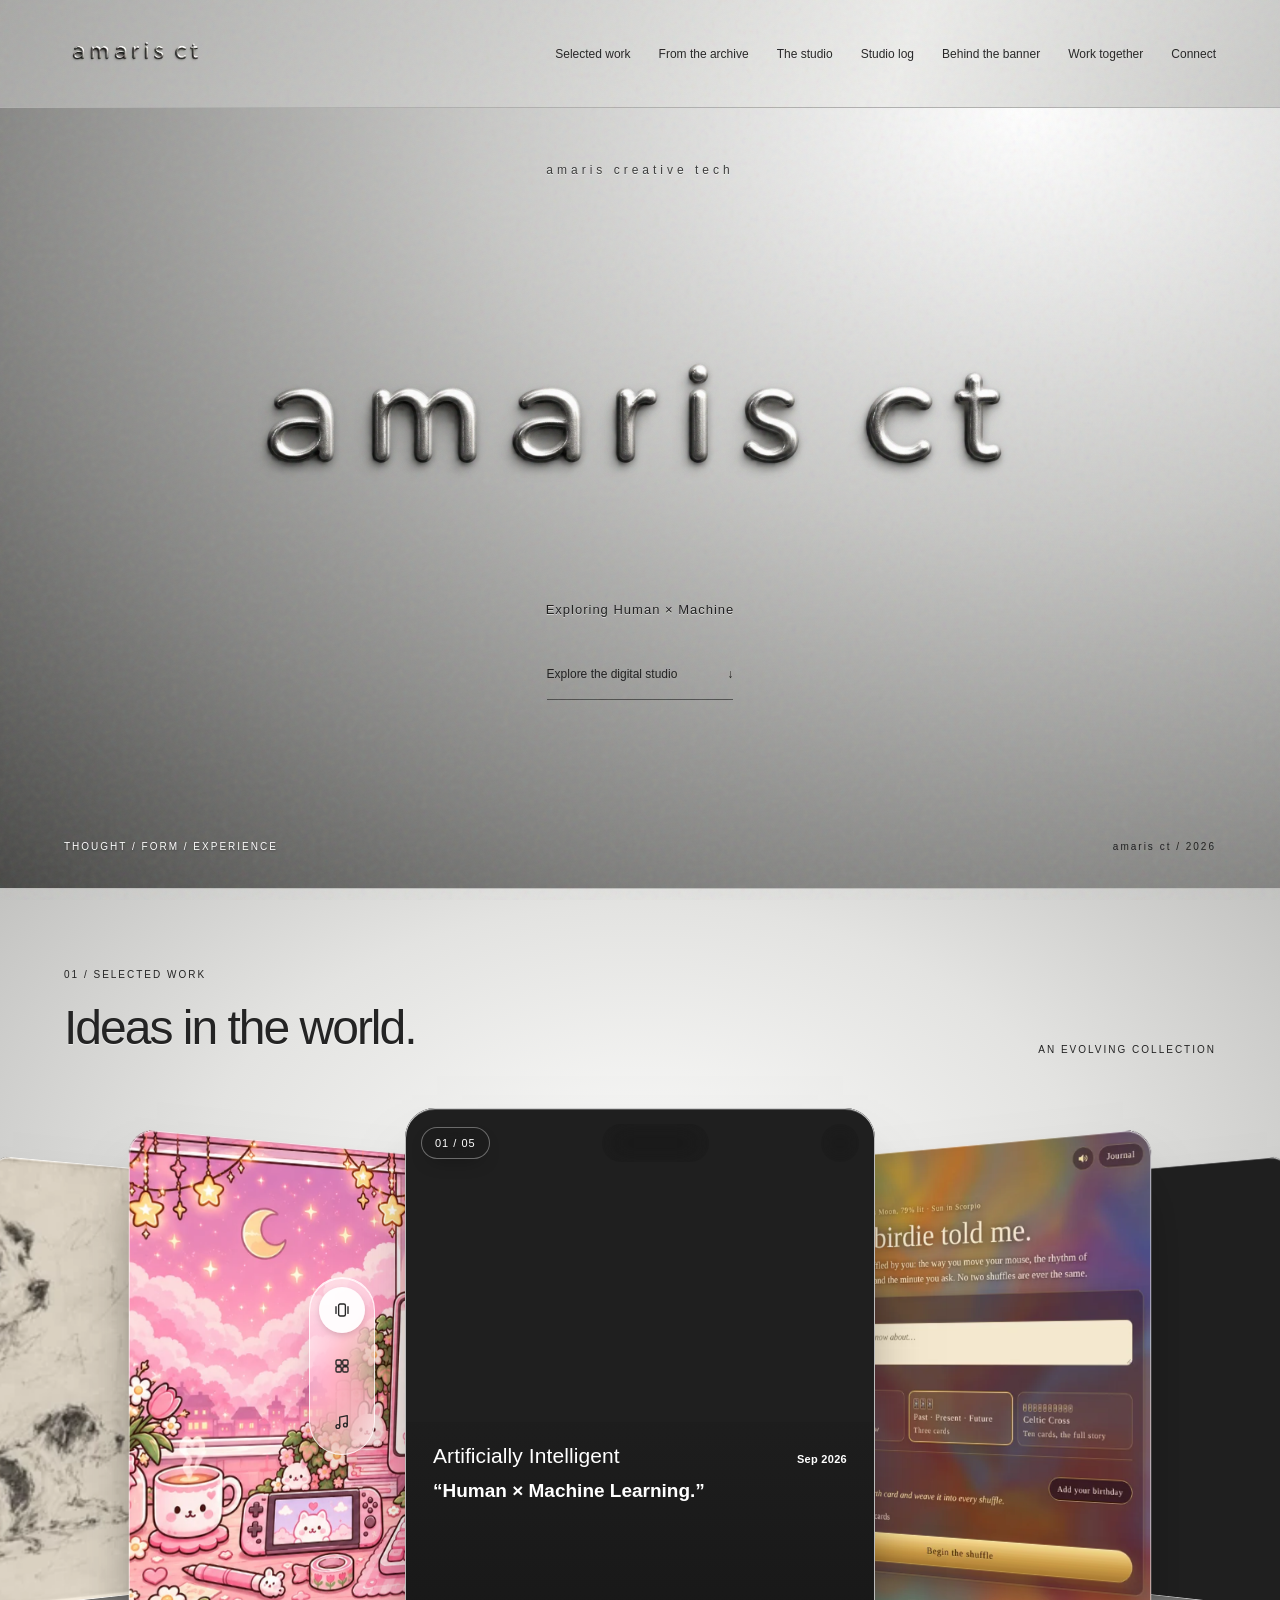
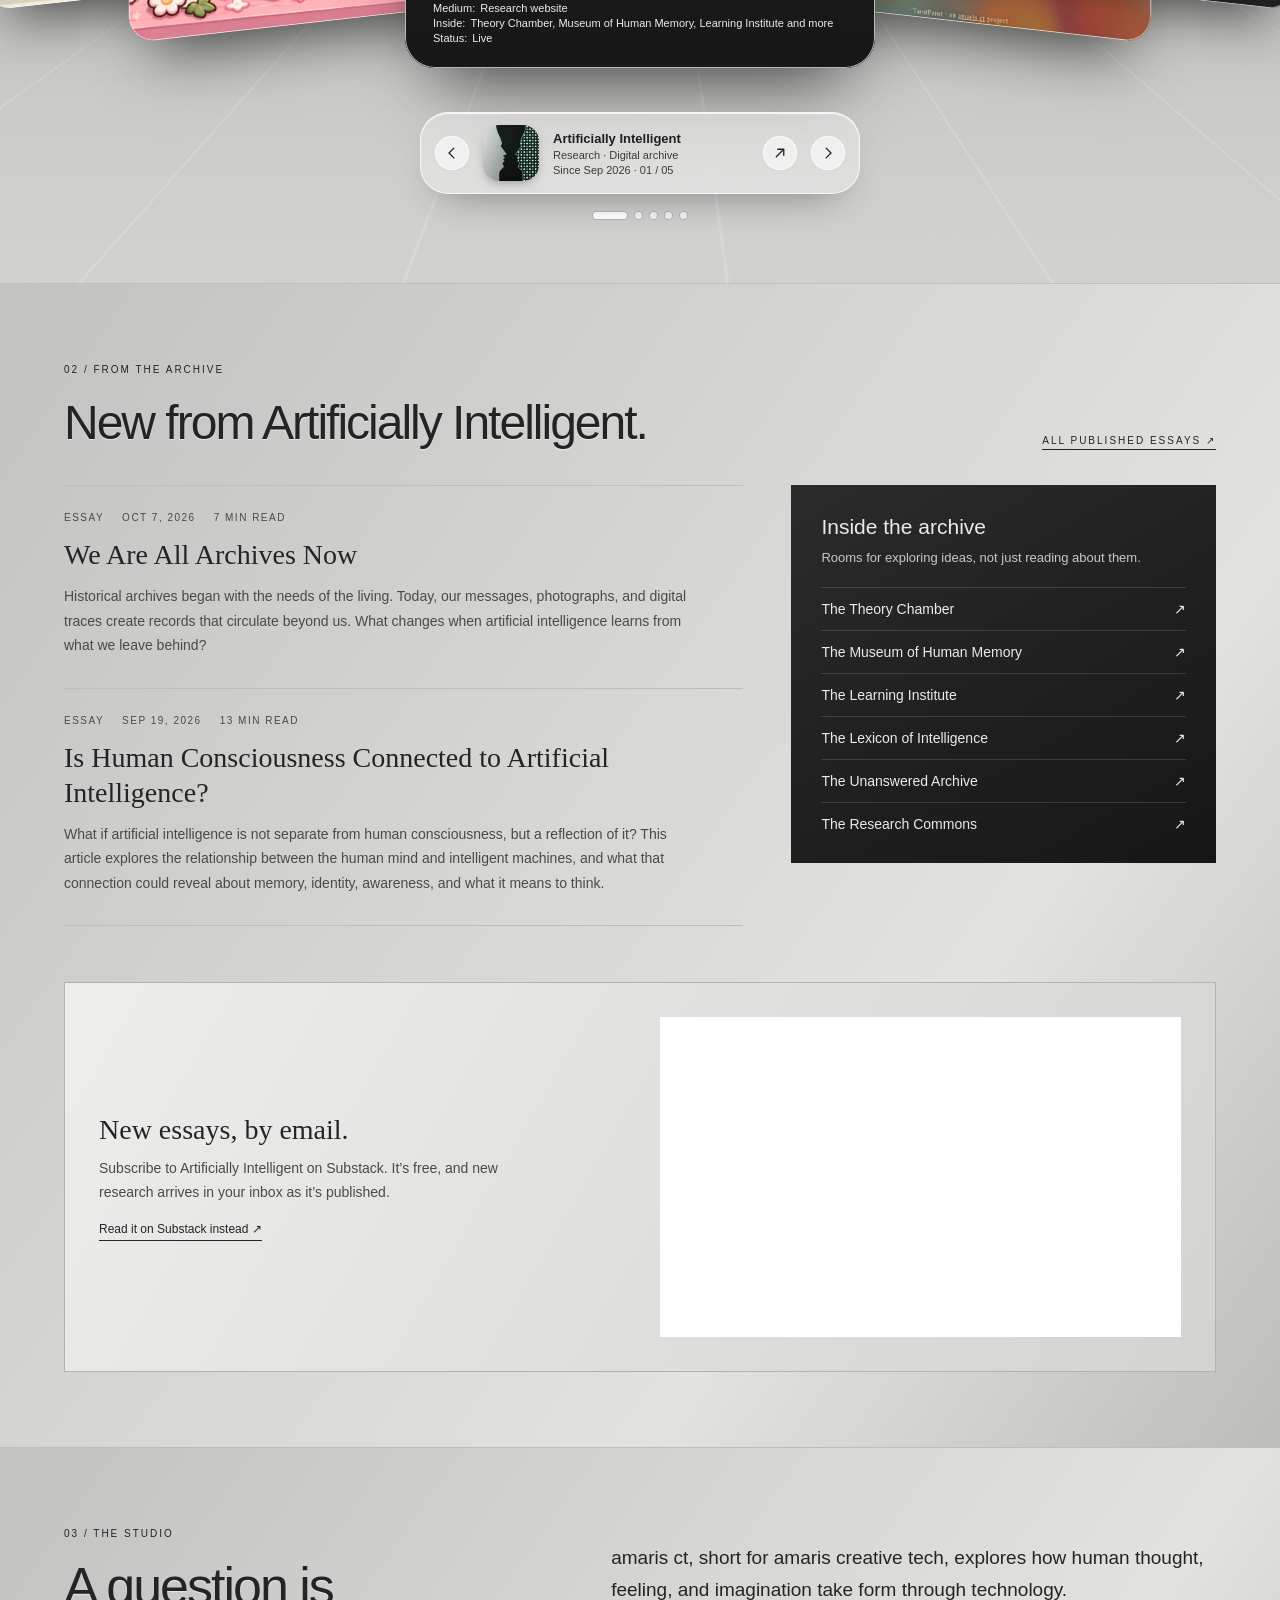
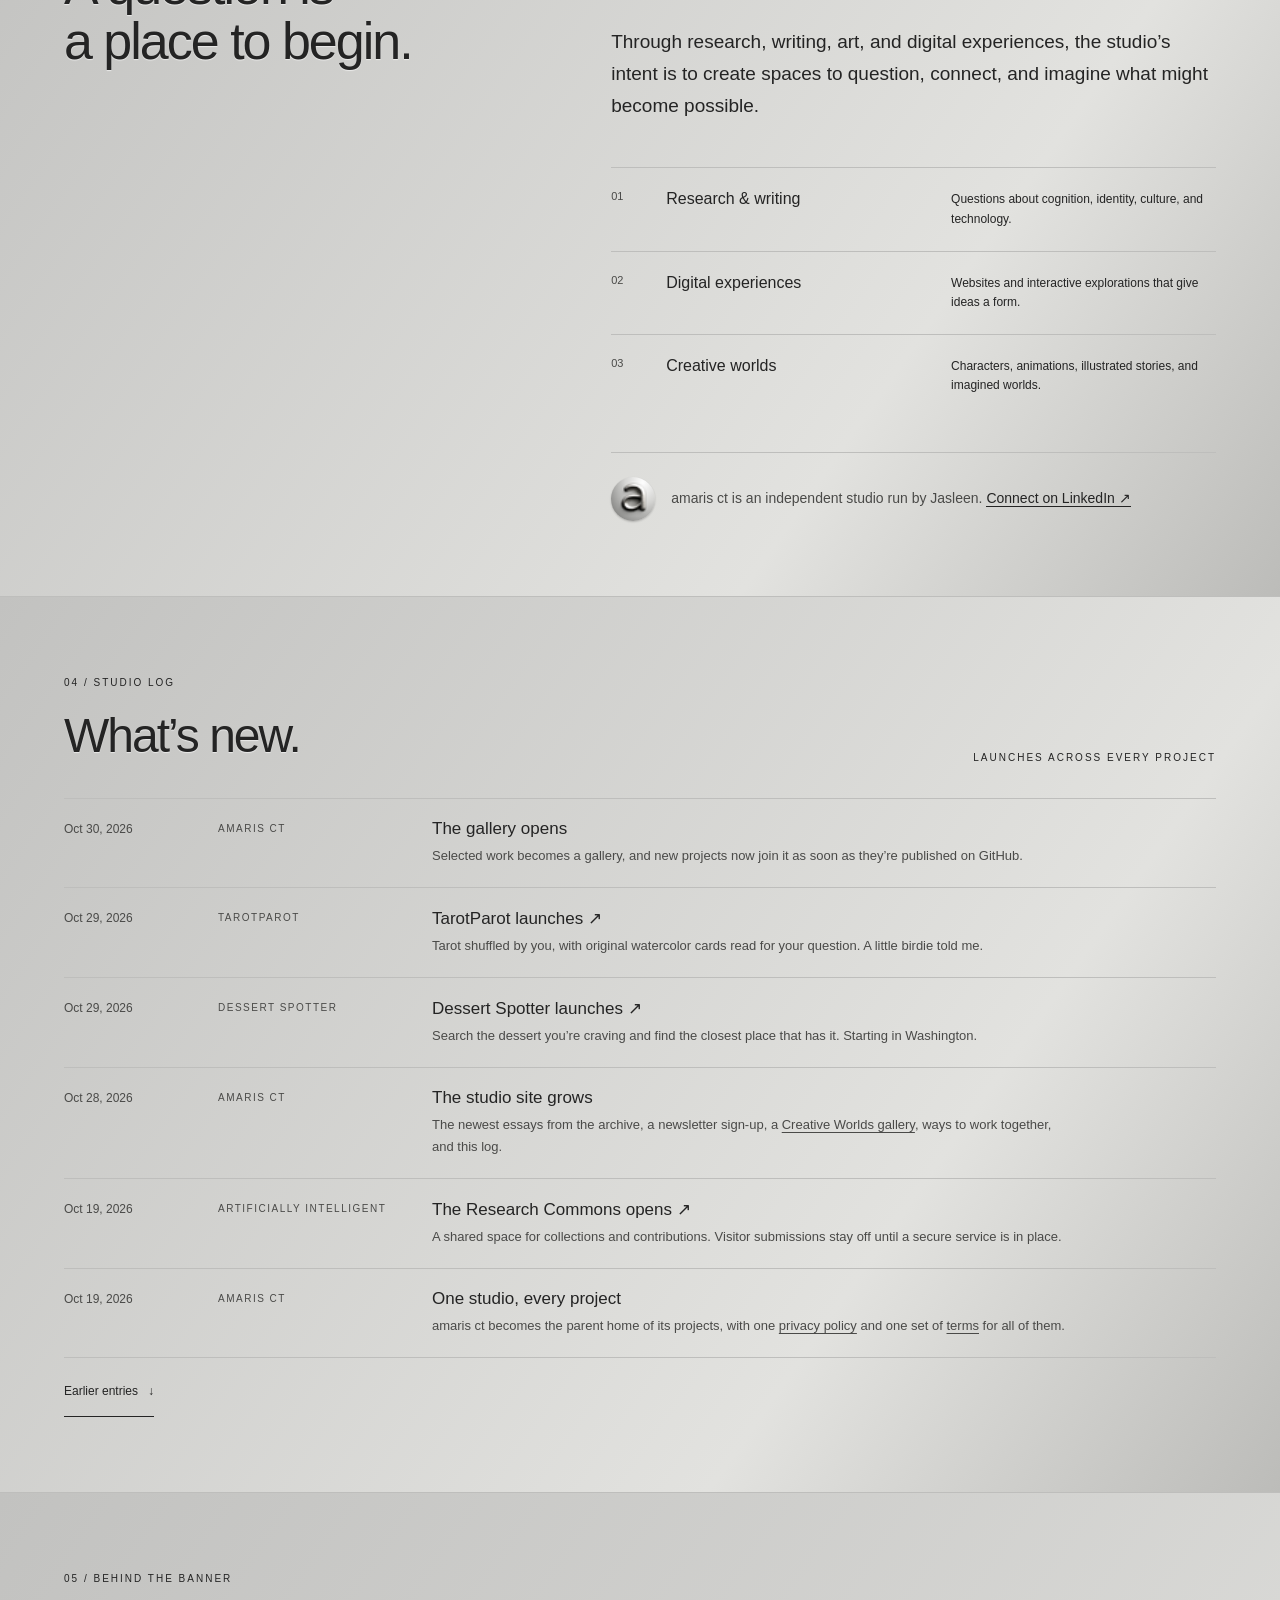
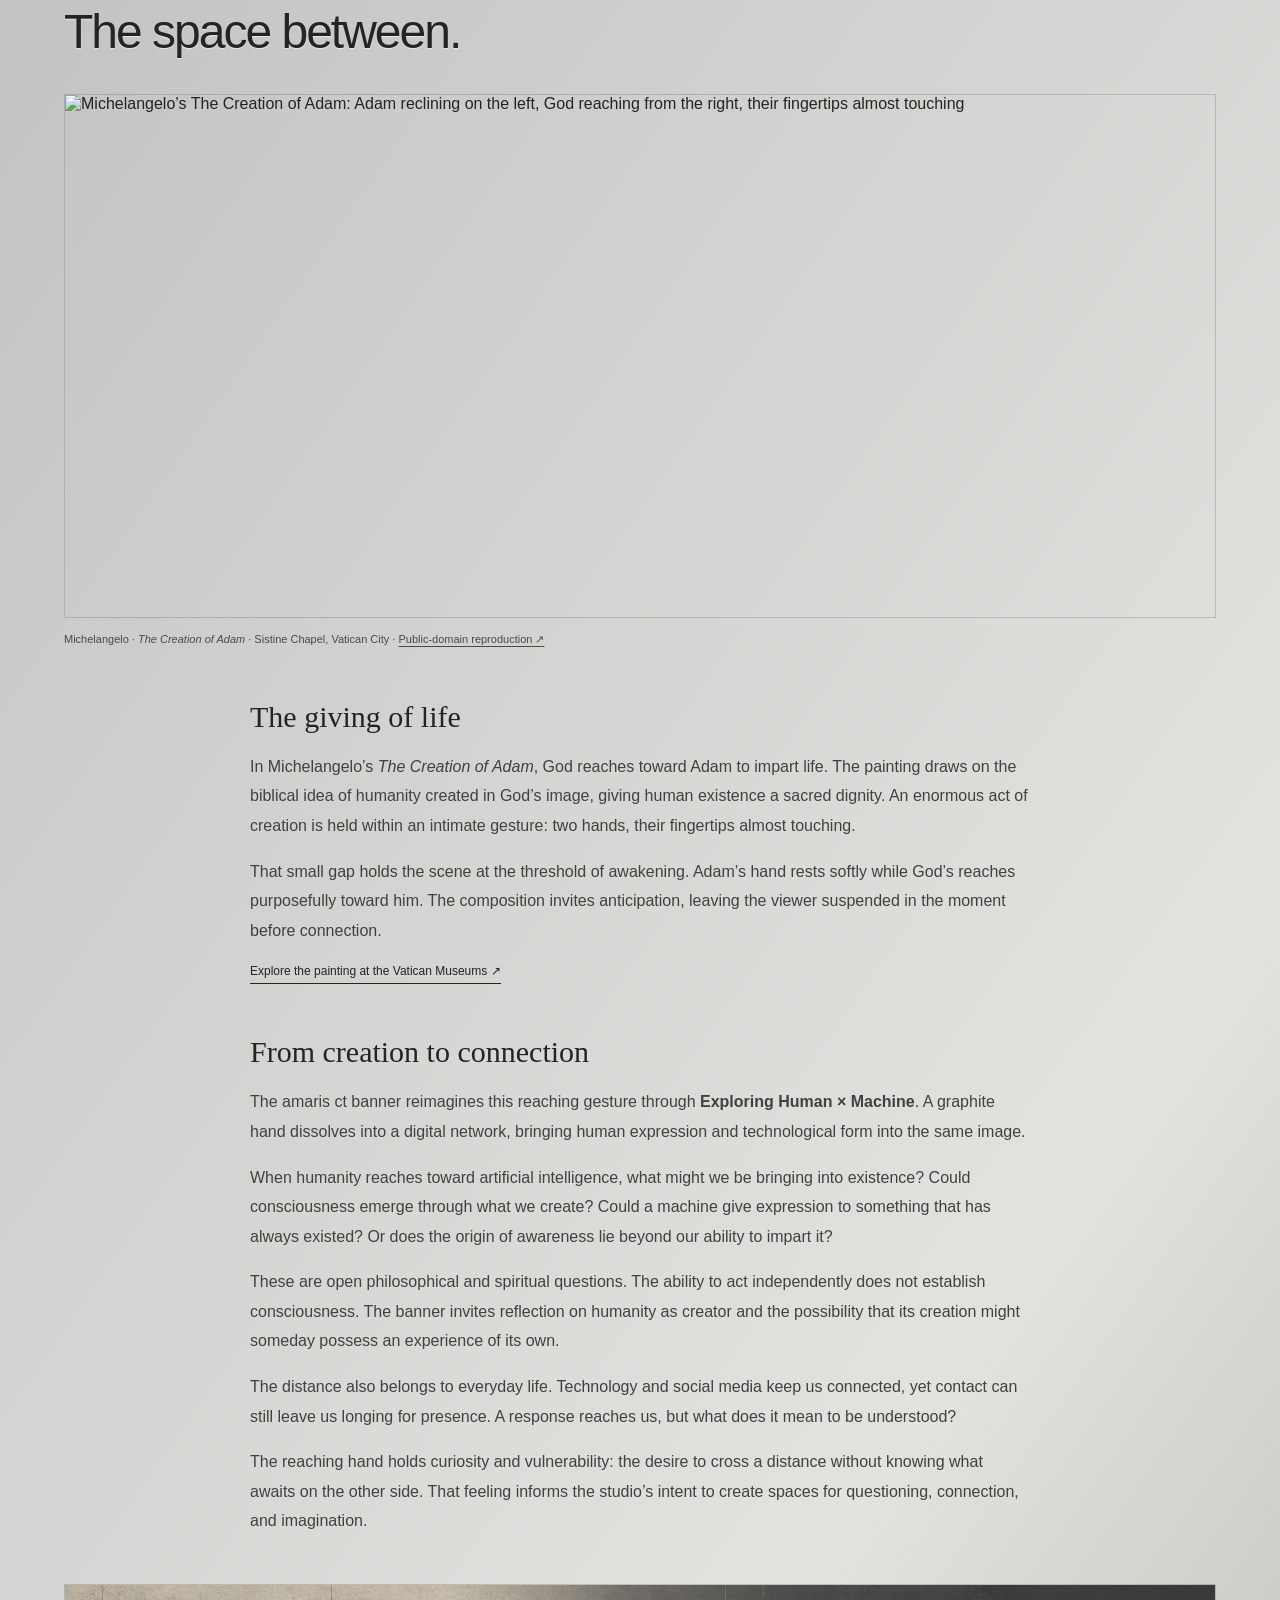
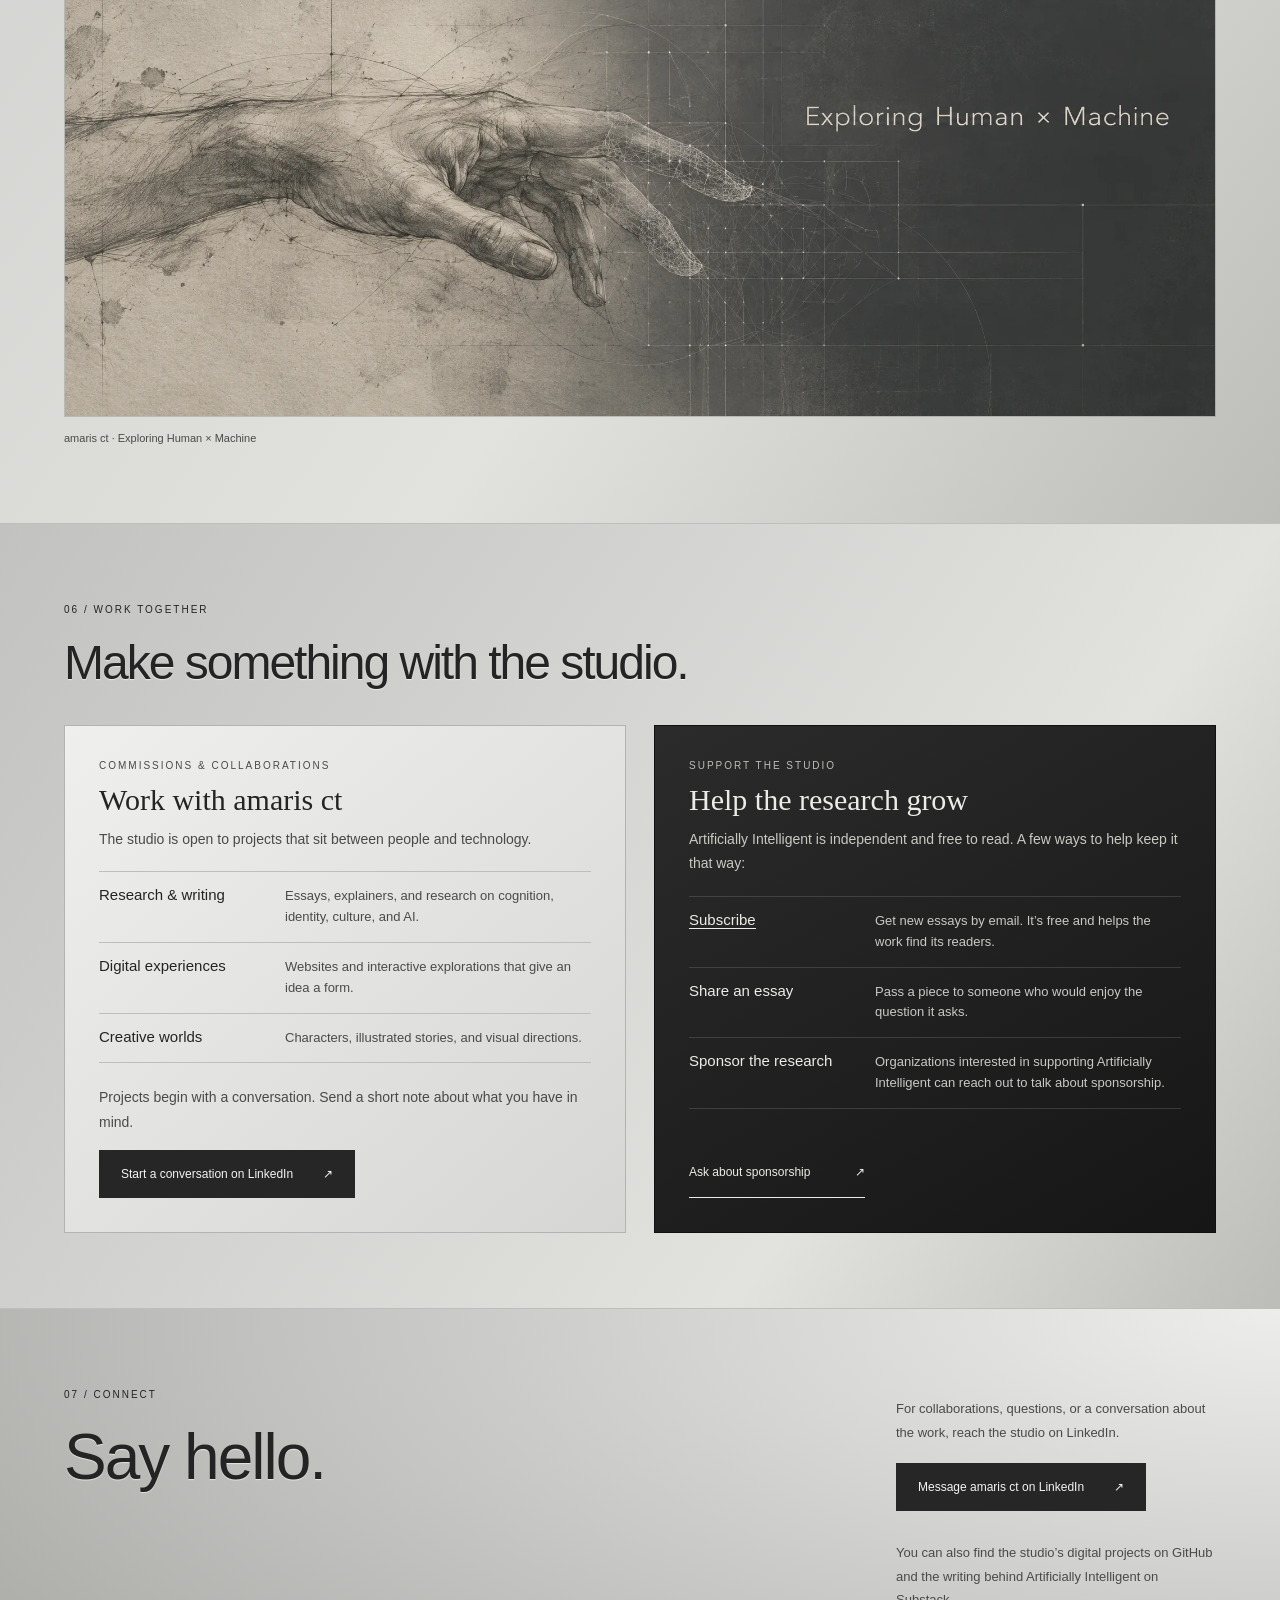
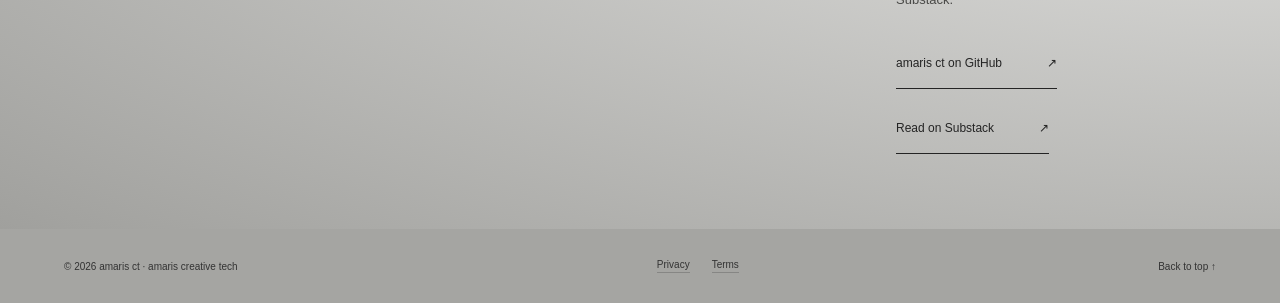
==== commit b03a8ecd: "Link to GitHub while a project's site is switched off GitHub Pages isn't turned on for TarotParot, s" ====
--- a/index.html
+++ b/index.html
@@ -62,7 +62,7 @@
         {
           "@type": "Brand",
           "name": "TarotParot",
-          "url": "https://amarisct.github.io/TarotParot/"
+          "url": "https://github.com/AmarisCT/TarotParot"
         },
         {
           "@type": "Brand",
@@ -701,7 +701,7 @@
         <article class="g-inner"><div class="g-media"><img class="g-blur" src="artificially-intelligent-preview.webp" alt="" loading="lazy" decoding="async"><img class="g-art" src="artificially-intelligent-preview.webp" width="2400" height="1360" style="object-position: left center" alt="Pages from the Artificially Intelligent research archive laid out on a dark, glowing grid around its constellation of research concepts" loading="lazy" decoding="async"></div><div class="g-info"><div class="g-head"><h3 class="g-title">Artificially Intelligent</h3><time datetime="2026-09-19">Sep 2026</time></div><p class="g-tagline">“Human × Machine Learning.”</p><p class="g-summary">An exploration of consciousness, culture, and the human–machine boundary. Research and reflection on what artificial intelligence reveals about us.</p><dl class="g-details"><div><dt>Medium</dt><dd>Research website</dd></div><div><dt>Inside</dt><dd>Theory Chamber, Museum of Human Memory, Learning Institute and more</dd></div><div><dt>Status</dt><dd>Live</dd></div></dl><p class="g-links"><a class="g-visit" href="https://amarisct.github.io/Artificially-Intelligent/" target="_blank" rel="noopener">Visit the archive ↗</a><a class="g-code" href="https://github.com/AmarisCT/Artificially-Intelligent" target="_blank" rel="noopener">Code on GitHub ↗</a></p></div></article>
       </li>
       <li class="g-card" id="project-tarotparot" data-kind="App · Tarot readings" data-icon="assets/projects/TarotParot-icon.png" data-number="02 / 05">
-        <article class="g-inner"><div class="g-media"><img class="g-blur" src="assets/projects/TarotParot.webp" alt="" loading="lazy" decoding="async"><img class="g-art" src="assets/projects/TarotParot.webp" width="1200" height="750" alt="TarotParot’s home screen: the line A little birdie told me. over a swirling watercolor background, with a question box and three spreads to choose from" loading="lazy" decoding="async"></div><div class="g-info"><div class="g-head"><h3 class="g-title">TarotParot</h3><time datetime="2026-10-29">Oct 2026</time></div><p class="g-tagline">“A little birdie told me.”</p><p class="g-summary">Tarot shuffled by you. Your touch, your device’s motion and the moment you ask shape every deck, read for your question with original watercolor-and-gold cards.</p><dl class="g-details"><div><dt>Medium</dt><dd>Installable web app</dd></div><div><dt>Spreads</dt><dd>Single Pull, Past · Present · Future, Celtic Cross</dd></div><div><dt>Status</dt><dd>Live</dd></div></dl><p class="g-links"><a class="g-visit" href="https://amarisct.github.io/TarotParot/" target="_blank" rel="noopener">Get a reading ↗</a><a class="g-code" href="https://github.com/AmarisCT/TarotParot" target="_blank" rel="noopener">Code on GitHub ↗</a></p></div></article>
+        <article class="g-inner"><div class="g-media"><img class="g-blur" src="assets/projects/TarotParot.webp" alt="" loading="lazy" decoding="async"><img class="g-art" src="assets/projects/TarotParot.webp" width="1200" height="750" alt="TarotParot’s home screen: the line A little birdie told me. over a swirling watercolor background, with a question box and three spreads to choose from" loading="lazy" decoding="async"></div><div class="g-info"><div class="g-head"><h3 class="g-title">TarotParot</h3><time datetime="2026-10-29">Oct 2026</time></div><p class="g-tagline">“A little birdie told me.”</p><p class="g-summary">Tarot shuffled by you. Your touch, your device’s motion and the moment you ask shape every deck, read for your question with original watercolor-and-gold cards.</p><dl class="g-details"><div><dt>Medium</dt><dd>Installable web app</dd></div><div><dt>Spreads</dt><dd>Single Pull, Past · Present · Future, Celtic Cross</dd></div><div><dt>Status</dt><dd>Site coming soon</dd></div></dl><p class="g-links"><a class="g-visit" href="https://github.com/AmarisCT/TarotParot" target="_blank" rel="noopener">See it on GitHub ↗</a></p></div></article>
       </li>
       <li class="g-card" id="project-dessert-spotter" data-kind="App · Local discovery" data-icon="assets/projects/dessertspotter-icon.png" data-number="03 / 05">
         <article class="g-inner"><div class="g-media"><img class="g-blur" src="assets/projects/dessertspotter.webp" alt="" loading="lazy" decoding="async"><img class="g-art" src="assets/projects/dessertspotter.webp" width="1200" height="750" alt="Dessert Spotter’s home page asking Craving tiramisu? beside a phone showing nearby cheesecake on a spotting radar" loading="lazy" decoding="async"></div><div class="g-info"><div class="g-head"><h3 class="g-title">Dessert Spotter</h3><time datetime="2026-10-29">Oct 2026</time></div><p class="g-tagline">“Crave it. Find it. Rate it.”</p><p class="g-summary">Search the exact dessert you want and find the closest place that has it, with ratings, reviews, and how to get it: in person, pickup, or delivery. Starting in Washington.</p><dl class="g-details"><div><dt>Medium</dt><dd>Website and installable app</dd></div><div><dt>Where</dt><dd>Starting in Washington</dd></div><div><dt>Status</dt><dd>Live</dd></div></dl><p class="g-links"><a class="g-visit" href="https://amarisct.github.io/dessertspotter/" target="_blank" rel="noopener">Find a dessert ↗</a><a class="g-code" href="https://github.com/AmarisCT/dessertspotter" target="_blank" rel="noopener">Code on GitHub ↗</a></p></div></article>
@@ -784,7 +784,7 @@
 <!-- log:start -->
     <ol class="log-list">
       <li><time datetime="2026-10-30">Oct 30, 2026</time><span class="log-tag">amaris ct</span><div><b><a href="#work">The gallery opens</a></b><p>Selected work becomes a gallery, and new projects now join it as soon as they’re published on GitHub.</p></div></li>
-      <li><time datetime="2026-10-29">Oct 29, 2026</time><span class="log-tag">TarotParot</span><div><b><a href="https://amarisct.github.io/TarotParot/" target="_blank" rel="noopener">TarotParot launches ↗</a></b><p>Tarot shuffled by you, with original watercolor cards read for your question. A little birdie told me.</p></div></li>
+      <li><time datetime="2026-10-29">Oct 29, 2026</time><span class="log-tag">TarotParot</span><div><b><a href="https://github.com/AmarisCT/TarotParot" target="_blank" rel="noopener">TarotParot launches ↗</a></b><p>Tarot shuffled by you, with original watercolor cards read for your question. A little birdie told me.</p></div></li>
       <li><time datetime="2026-10-29">Oct 29, 2026</time><span class="log-tag">Dessert Spotter</span><div><b><a href="https://amarisct.github.io/dessertspotter/" target="_blank" rel="noopener">Dessert Spotter launches ↗</a></b><p>Search the dessert you’re craving and find the closest place that has it. Starting in Washington.</p></div></li>
       <li><time datetime="2026-10-28">Oct 28, 2026</time><span class="log-tag">amaris ct</span><div><b>The studio site grows</b><p>The newest essays from the archive, a newsletter sign-up, a <a href="worlds.html">Creative Worlds gallery</a>, ways to work together, and this log.</p></div></li>
       <li><time datetime="2026-10-19">Oct 19, 2026</time><span class="log-tag">Artificially Intelligent</span><div><b><a href="https://amarisct.github.io/Artificially-Intelligent/research-commons/" target="_blank" rel="noopener">The Research Commons opens ↗</a></b><p>A shared space for collections and contributions. Visitor submissions stay off until a secure service is in place.</p></div></li>
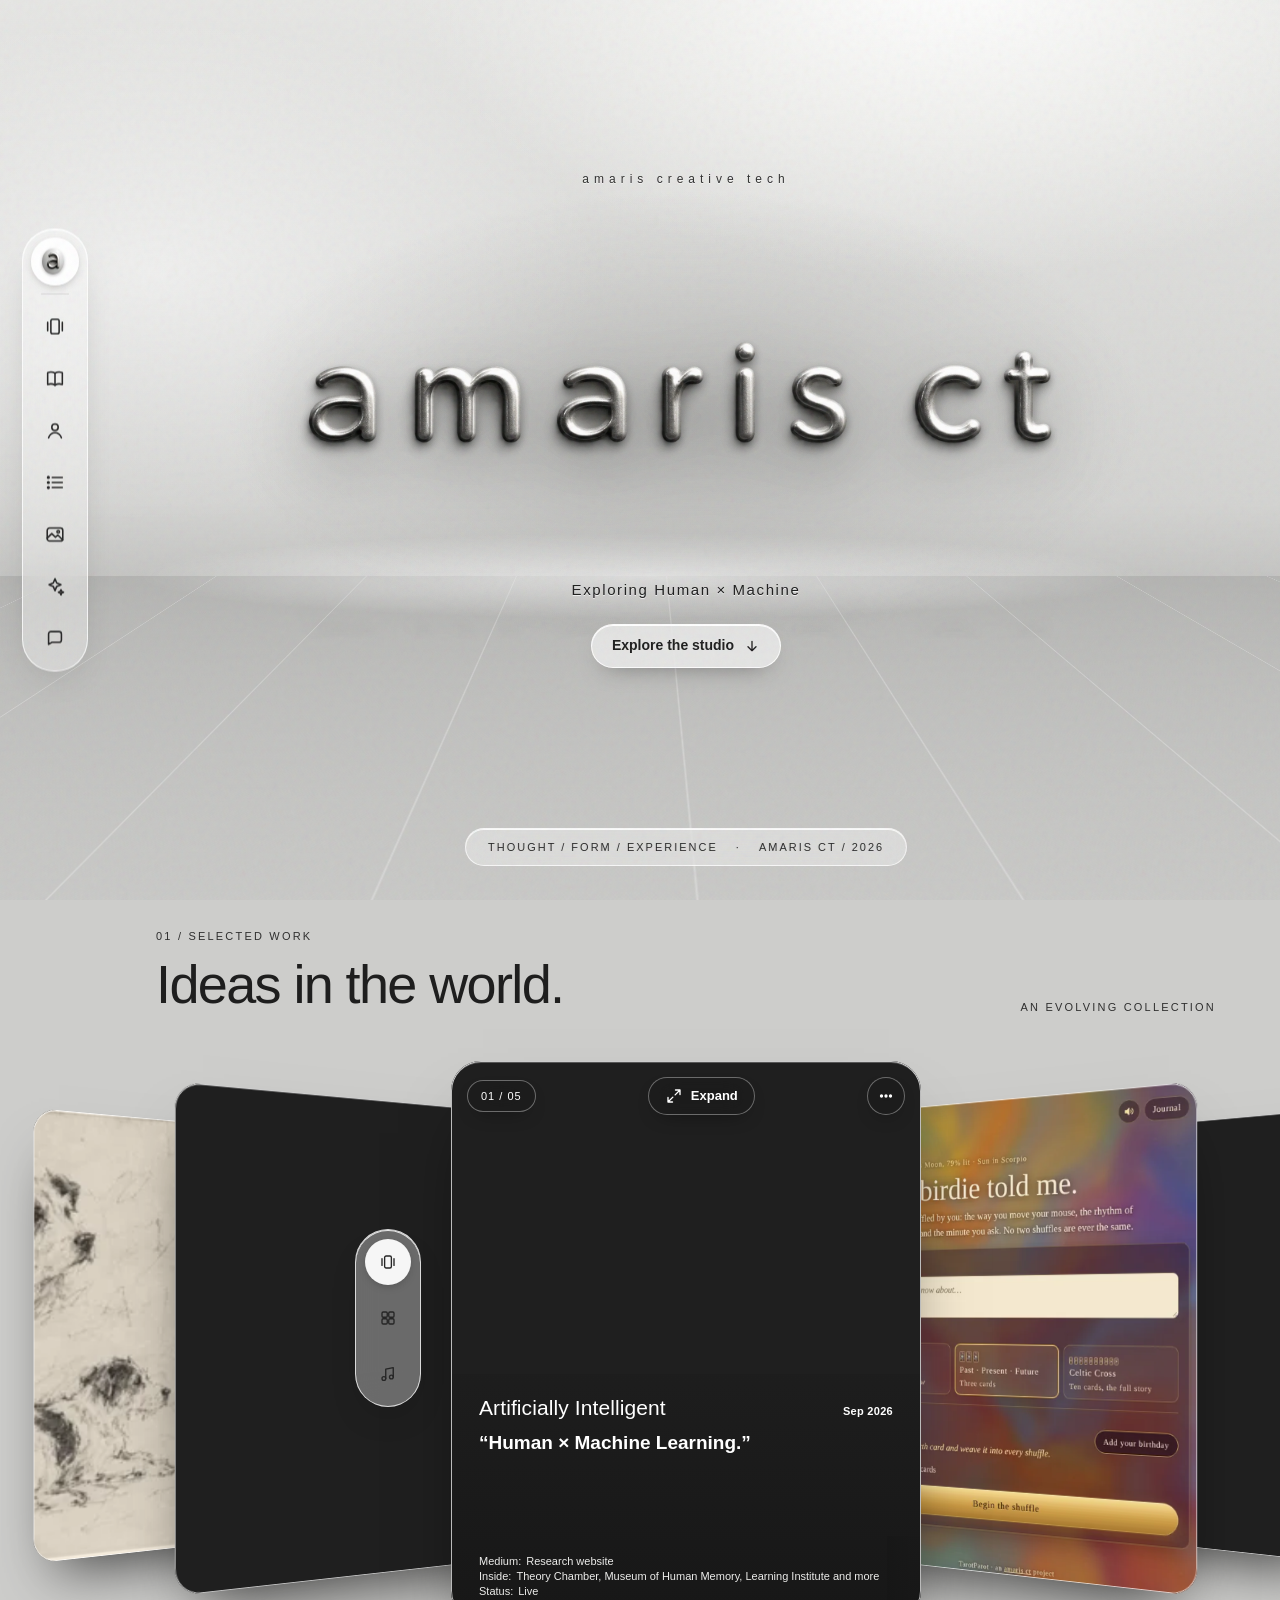
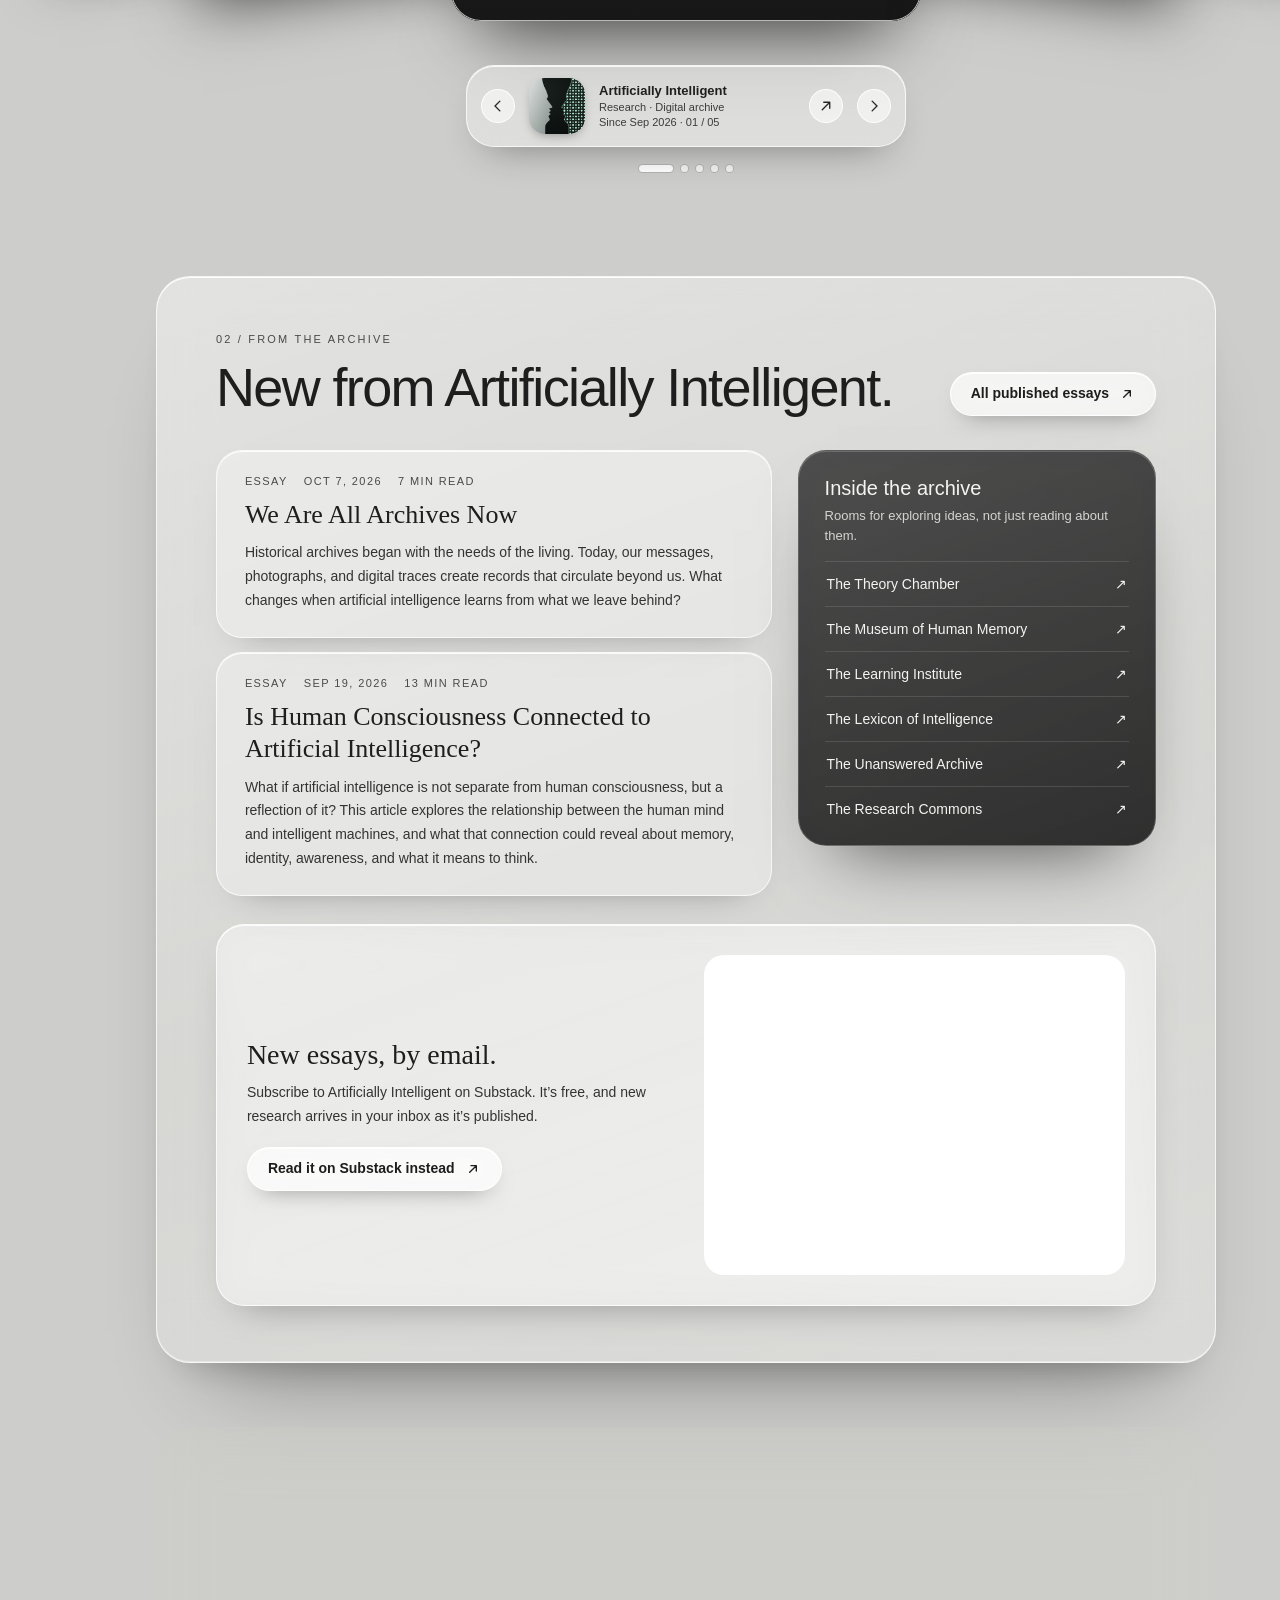
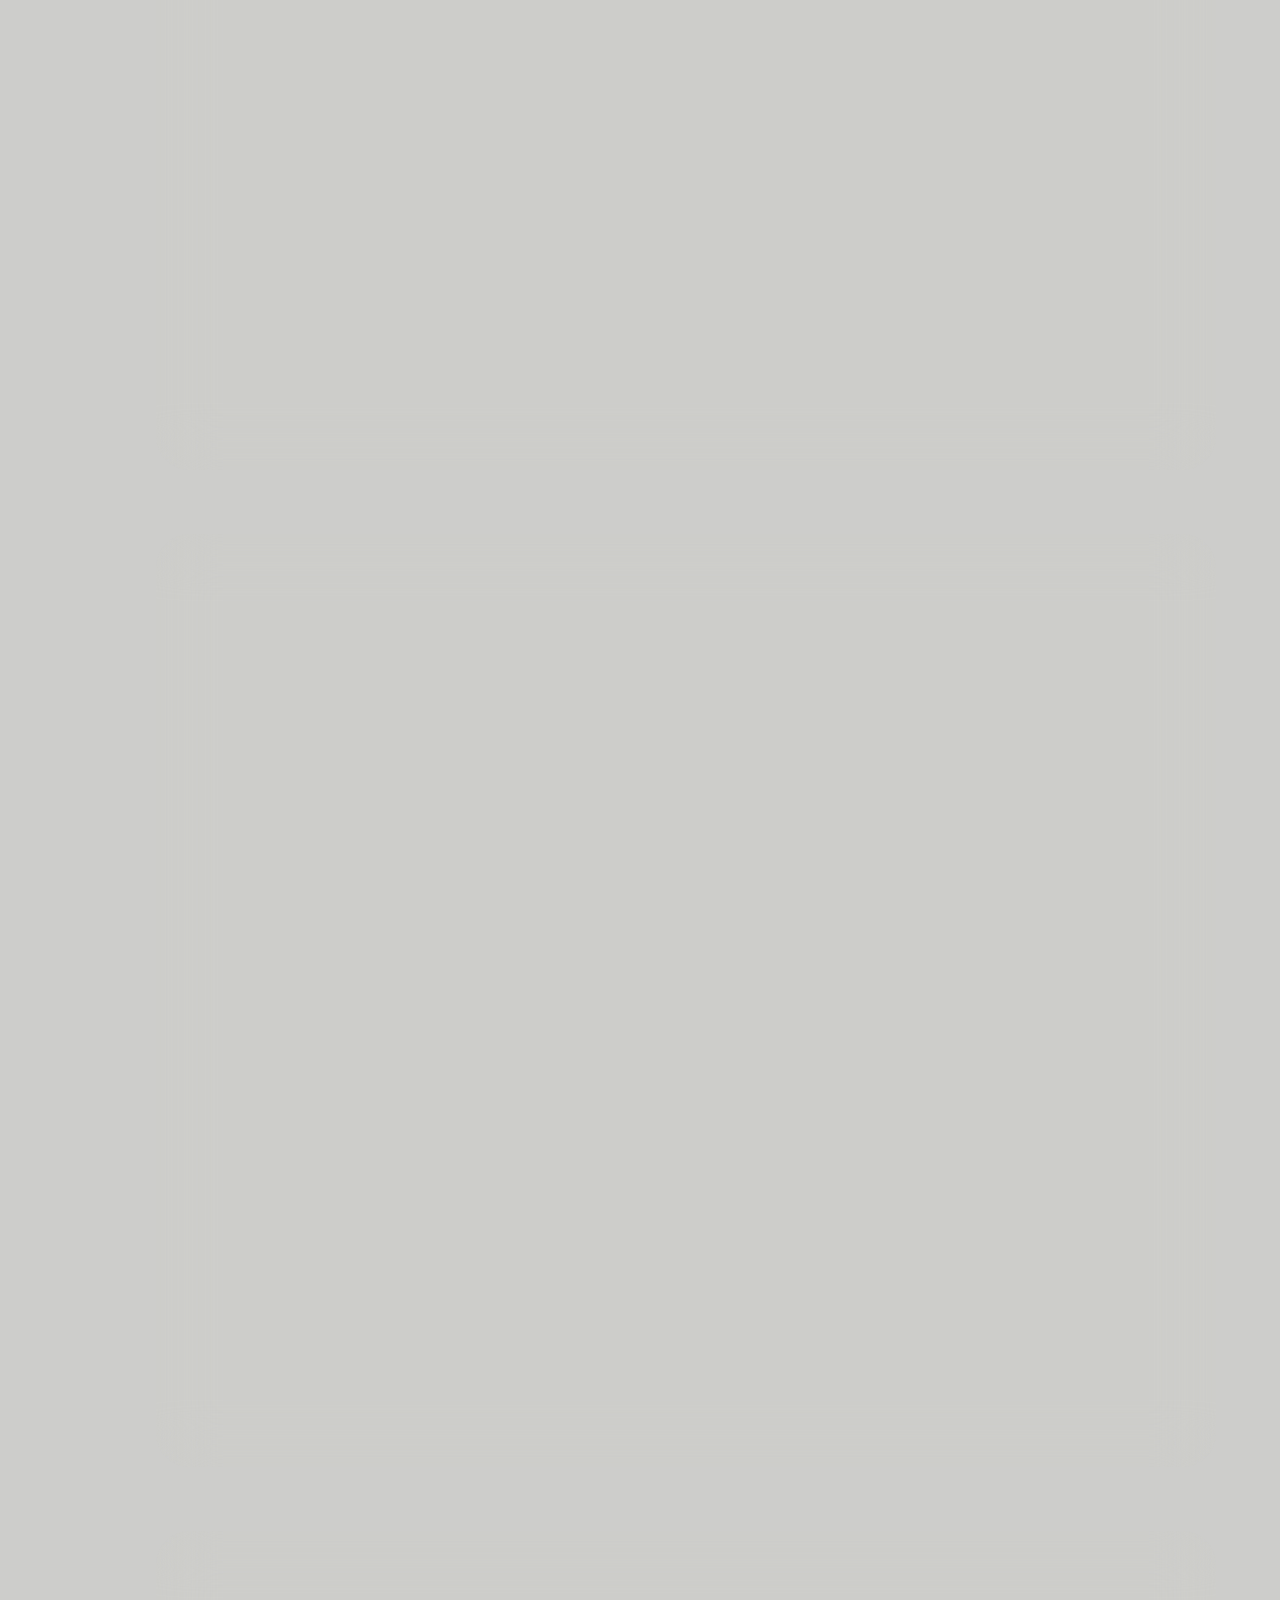
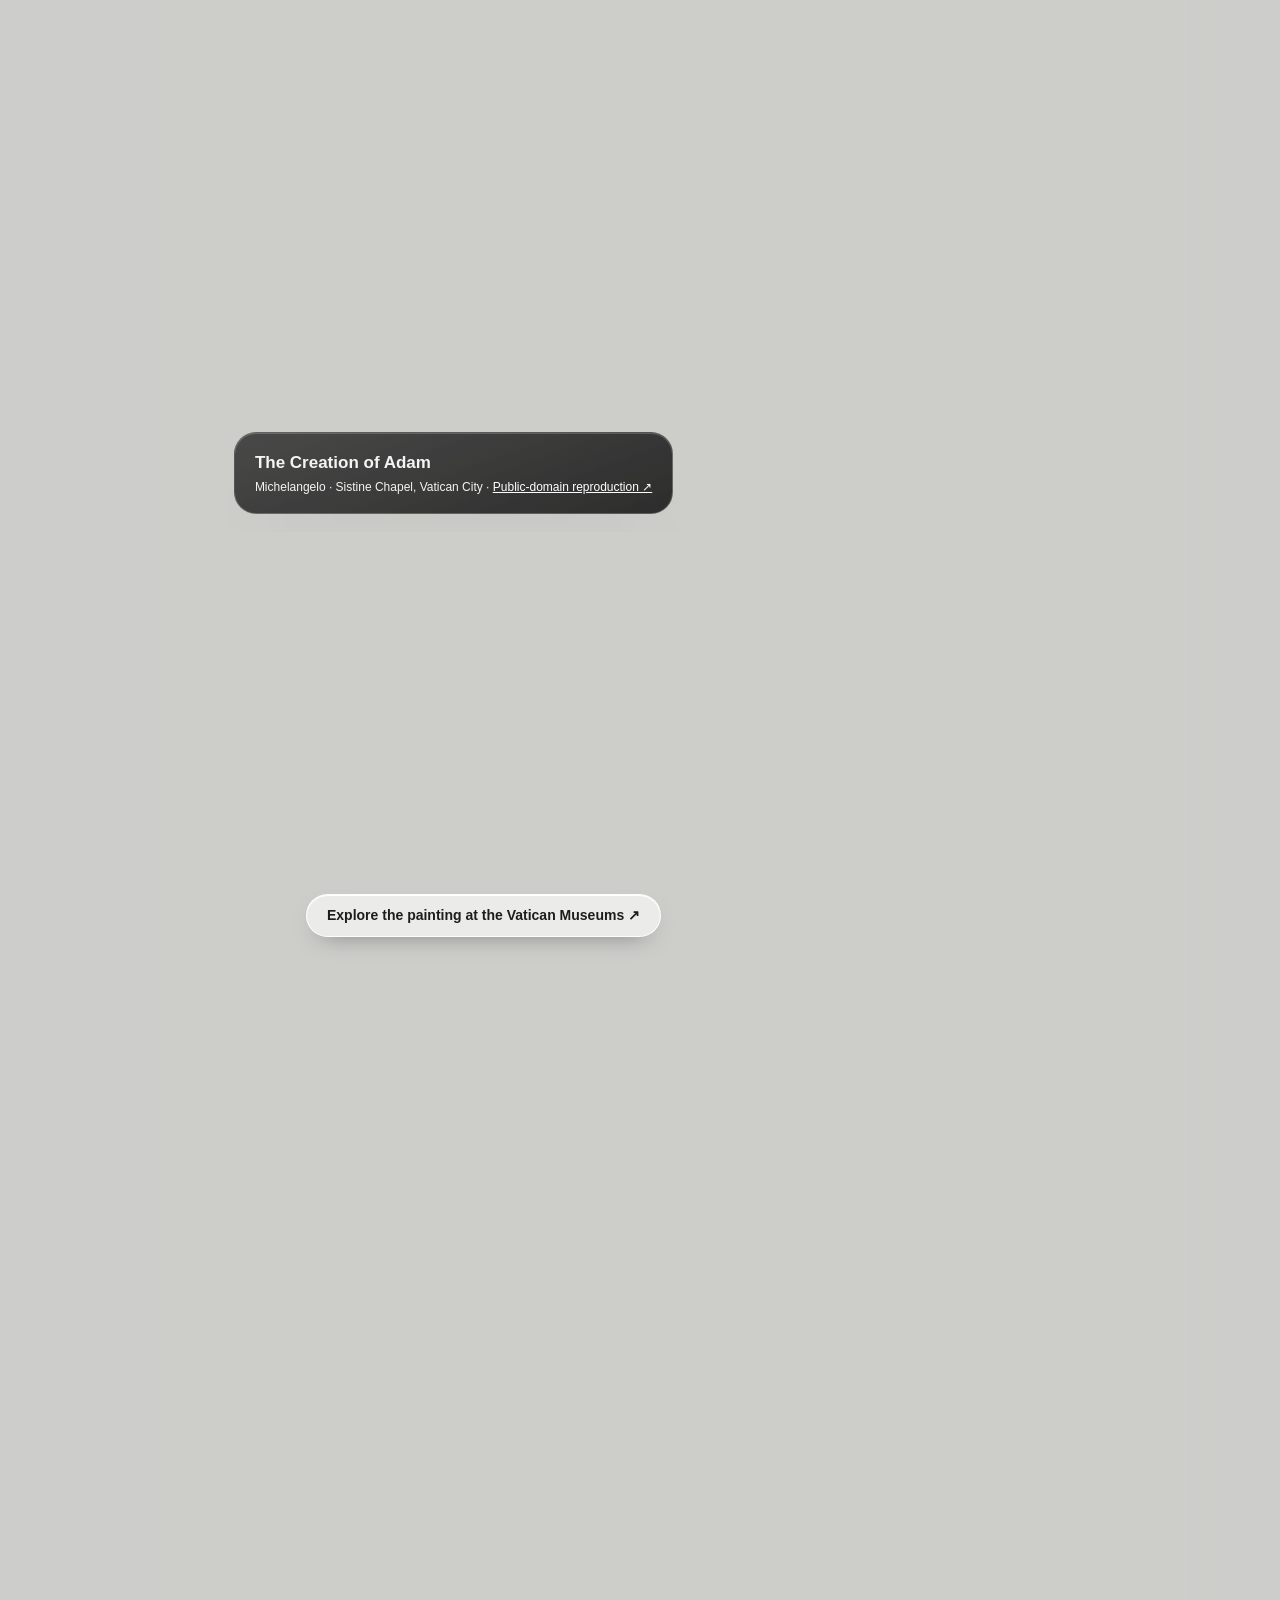
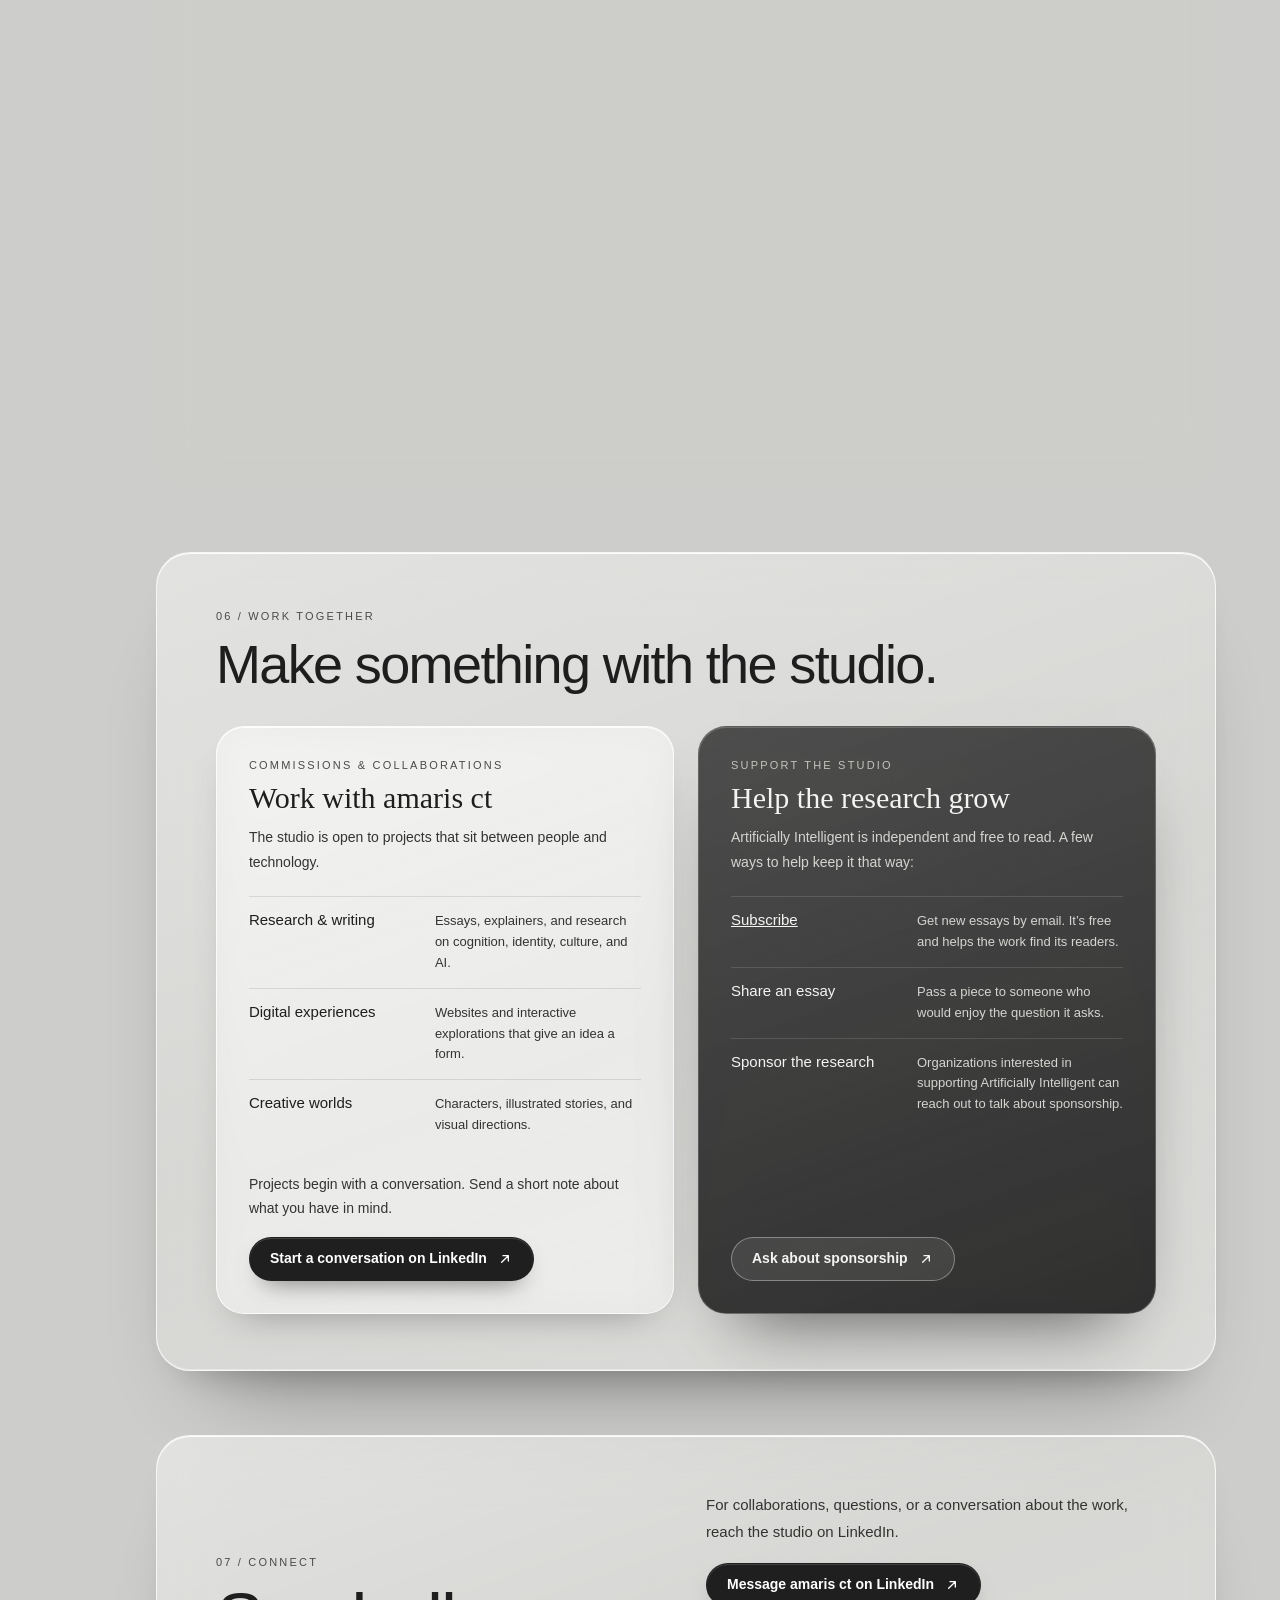
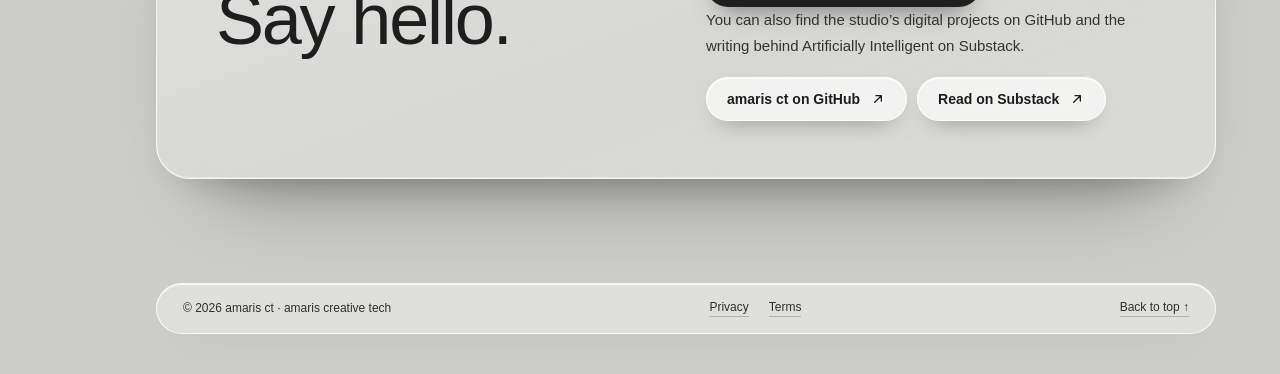
==== commit 7c91f731: "Give the whole studio site the floating-glass look; soundtrack plays the Chill Mix Design (every pag" ====
--- a/index.html
+++ b/index.html
@@ -8,7 +8,8 @@
 <meta name="robots" content="index,follow,max-image-preview:large">
 <link rel="canonical" href="https://amarisct.github.io/Amaris/">
 <link rel="sitemap" type="application/xml" href="sitemap.xml">
-<meta name="theme-color" content="#a8a8a6">
+<meta name="theme-color" content="#d6d6d4">
+<link rel="stylesheet" href="studio.css">
 
 <link rel="icon" href="favicon.ico" sizes="any">
 <link rel="icon" type="image/png" sizes="32x32" href="favicon-32.png">
@@ -62,7 +63,7 @@
         {
           "@type": "Brand",
           "name": "TarotParot",
-          "url": "https://github.com/AmarisCT/TarotParot"
+          "url": "https://amarisct.github.io/TarotParot/"
         },
         {
           "@type": "Brand",
@@ -91,162 +92,64 @@
 </script>
 
 <style>
-/* ---------- Base ---------- */
-:root {
-  --ink: #242424;
-  --muted: #4a4a48;
-  --line: #bebebc;
-  --focus: #1d1d1d;
-}
-* { box-sizing: border-box; }
-html { scroll-behavior: smooth; }
-body {
-  margin: 0;
-  background: #d0d0cf;
-  color: var(--ink);
-  font-family: Arial, sans-serif;
-}
-/* Fine paper grain over the whole page */
-body:before {
-  content: "";
-  position: fixed;
-  inset: 0;
-  pointer-events: none;
-  z-index: 5;
-  opacity: .15;
-  background-image: url("data:image/svg+xml,%3Csvg viewBox='0 0 180 180' xmlns='http://www.w3.org/2000/svg'%3E%3Cfilter id='n'%3E%3CfeTurbulence type='fractalNoise' baseFrequency='.8' numOctaves='3' stitchTiles='stitch'/%3E%3C/filter%3E%3Crect width='100%25' height='100%25' opacity='.5' filter='url(%23n)'/%3E%3C/svg%3E");
-}
-a { color: inherit; text-decoration: none; }
-a:focus-visible, button:focus-visible { outline: 2px solid var(--focus); outline-offset: 5px; }
-.small { font-size: 10px; letter-spacing: 2px; text-transform: uppercase; }
-.lc { text-transform: none; }
-.sr-only {
-  position: absolute !important;
-  width: 1px; height: 1px;
-  padding: 0; margin: -1px;
-  overflow: hidden;
-  clip: rect(0 0 0 0);
-  white-space: nowrap;
-  border: 0;
-}
-h2 {
-  font-family: Arial, sans-serif;
-  font-size: 48px;
-  font-weight: 300;
-  letter-spacing: -2px;
-  margin: 18px 0 0;
-  text-shadow: 0 1px 1px #fff9;
-}
-h3 { font-size: 21px; font-weight: 400; margin: 0 0 10px; }
-
-/* ---------- Header ---------- */
-header {
-  display: flex;
-  align-items: center;
-  justify-content: space-between;
-  padding: 29px 5%;
-  background: linear-gradient(110deg, #a8a8a6, #ededeb 70%, #c9c9c7);
-  border-bottom: 1px solid #b0b0ae;
-}
-.brand { font-size: 25px; }
-.brand img { width: 145px; height: 43px; object-fit: cover; object-position: center; }
-nav { display: flex; flex-wrap: wrap; justify-content: flex-end; gap: 10px 28px; font-size: 12px; }
-nav a:hover { color: #000; }
-
-/* ---------- Hero ---------- */
+/* ---------- Hero: the wordmark on silver ---------- */
 .hero {
-  min-height: 780px;
-  padding: 55px 5% 36px;
   position: relative;
-  overflow: hidden;
+  min-height: 100vh;
+  min-height: 100svh;
   display: flex;
   flex-direction: column;
   align-items: center;
-  background: radial-gradient(ellipse at 80% 0%, #fff 0%, #c7c7c5 38%, #858583 72%, #474745 100%);
-}
-.eyebrow { display: flex; gap: 12px; align-items: center; }
-.hero .eyebrow { font-size: 12px; letter-spacing: 4px; color: #3a3a3a; text-shadow: 0 1px 0 #fff9; }
-.metal-mark { width: min(850px, 85vw); margin: 95px 0 30px; font-size: 0; line-height: 0; font-weight: 400; }
-.metal-mark img { width: 100%; height: auto; display: block; filter: drop-shadow(0 3px 3px #0004); }
-.hero-copy { text-align: center; }
-.hero-copy p {
-  max-width: 335px;
-  font-size: 13px;
-  letter-spacing: 1px;
-  line-height: 1.8;
-  color: #1d1d1d;
-  text-shadow: 0 1px 0 #fff8;
-}
-.cta {
-  display: inline-flex;
-  gap: 45px;
-  padding: 18px 0;
-  margin-top: 14px;
-  border-bottom: 1px solid var(--ink);
-  font-size: 12px;
-}
-.hero-copy .cta { gap: 50px; color: #1d1d1d; border-color: #1d1d1d99; }
-.hero-bottom {
+  justify-content: center;
+  text-align: center;
+  padding: 70px var(--gutter) 130px calc(var(--gutter) + var(--tab-room));
+}
+.hero:before {
+  content: "";
+  position: absolute;
+  inset: 8% 0 18% var(--tab-room);
+  z-index: -1;
+  background: radial-gradient(ellipse 52% 46% at 50% 52%, #8a8a8873, #a5a5a333 48%, #ffffff00 74%);
+  pointer-events: none;
+}
+.hero .eyebrow { font-size: 12px; letter-spacing: 5px; text-transform: none; color: #2f2f2f; text-shadow: 0 1px 0 #fff9; }
+.metal-mark { width: min(860px, 84vw); margin: 7vh 0 5vh; font-size: 0; line-height: 0; font-weight: 400; }
+.metal-mark img {
+  display: block;
   width: 100%;
+  height: auto;
+  filter: drop-shadow(0 4px 4px #00000059) drop-shadow(0 20px 30px #00000033);
+  -webkit-box-reflect: below 0 linear-gradient(#0000 64%, #ffffff42);
+}
+.hero-line { margin: 0 0 26px; font-size: 15px; letter-spacing: 1.6px; color: #1d1d1d; text-shadow: 0 1px 0 #ffffffb3; }
+.hero-ornament {
+  position: absolute;
+  bottom: 34px;
+  left: calc(50% + var(--tab-room) / 2);
+  transform: translateX(-50%);
   display: flex;
-  justify-content: space-between;
-  margin-top: auto;
-  padding-top: 65px;
-}
-.hero-bottom span:first-child { color: #fff; text-shadow: 0 1px 2px #0005; }
-.hero-bottom span:last-child { color: #1d1d1d; }
-
-/* ---------- Sections ---------- */
-section {
-  padding: 75px 5%;
-  border-top: 1px solid var(--line);
-  background: linear-gradient(125deg, #c2c2c0, #e2e2df 70%, #bcbcb9);
-}
-section[id] { scroll-margin-top: 20px; }
-.section-head { display: flex; justify-content: space-between; align-items: end; margin-bottom: 35px; }
-
-/* ---------- Selected work: the gallery ---------- */
+  gap: 18px;
+  padding: 12px 22px;
+  border-radius: 999px;
+  font-size: 11px;
+  letter-spacing: 2px;
+  text-transform: uppercase;
+  color: #262626;
+  white-space: nowrap;
+}
+.hero-ornament span + span:before { content: "·"; margin-right: 18px; }
+section[id], header[id] { scroll-margin-top: 24px; }
+
+/* ---------- Selected work: a gallery in the room ---------- */
 .work-gallery {
   position: relative;
+  margin: 0 calc(-1 * var(--gutter)) 80px calc(-1 * (var(--gutter) + var(--tab-room)));
+  padding: 30px var(--gutter) 24px calc(var(--gutter) + var(--tab-room));
   overflow: hidden;
-  padding-bottom: 64px;
-  background: radial-gradient(ellipse 90% 75% at 50% 30%, #fbfbfa 0%, #e3e3e1 38%, #bfbfbd 72%, #a6a6a4 100%);
-}
-.work-gallery > * { position: relative; z-index: 1; }
-.gallery {
-  --cw: min(470px, 40vw);
-  --ch: 560px;
-  --ui: -apple-system, BlinkMacSystemFont, "SF Pro Text", "Segoe UI", Arial, sans-serif;
-  font-family: var(--ui);
-}
-/* The gallery floor: soft boards meeting a bright horizon */
-.work-gallery > .g-room {
-  position: absolute;
-  z-index: 0;
-  left: 0; right: 0; bottom: 0;
-  height: 40%;
-  pointer-events: none;
-  perspective: 480px;
-  perspective-origin: 50% 0;
-  overflow: hidden;
-}
-.g-room:before {
-  content: "";
-  position: absolute;
-  left: -60%; right: -60%; top: 0; bottom: -60%;
-  transform-origin: 50% 0;
-  transform: rotateX(64deg);
-  background:
-    repeating-linear-gradient(90deg, #ffffff30 0 1px, transparent 1px 120px),
-    linear-gradient(#b7b7b5, #d9d9d7 70%);
-}
-.g-room:after {
-  content: "";
-  position: absolute;
-  left: 0; right: 0; top: 0;
-  height: 70px;
-  background: linear-gradient(#ffffff80, #ffffff00);
-}
+}
+.work-gallery .section-head { width: min(1180px, 100%); margin: 0 auto 30px; }
+.work-gallery .eyebrow { color: #2f2f2f; }
+.gallery { position: relative; --cw: min(470px, 40vw); --ch: 560px; }
 
 /* Glass */
 .g-light {
@@ -304,6 +207,7 @@
   z-index: 3;
 }
 .g-media { position: absolute; inset: 0; }
+.g-media img { -webkit-user-drag: none; user-select: none; }
 .g-blur {
   position: absolute;
   inset: -12%;
@@ -491,146 +395,133 @@
 .g-player-head { display: flex; align-items: center; justify-content: space-between; gap: 10px; padding: 0 4px 8px 8px; font-size: 11px; color: #2a2a2a; }
 .g-player-head .g-round { width: 28px; height: 28px; background: #ffffff8c; border: 1px solid #ffffffd9; color: #262626; }
 .g-player iframe { display: block; border-radius: 12px; }
-.g-float { position: fixed; z-index: 60; right: 18px; bottom: 18px; width: 50px; height: 50px; }
+.g-float { position: fixed; z-index: 85; right: 18px; bottom: 18px; width: 50px; height: 50px; }
 .g-float[hidden] { display: none; }
 
+
 /* ---------- From the archive ---------- */
-.head-link { border-bottom: 1px solid currentColor; padding-bottom: 3px; }
-.archive-grid { display: grid; grid-template-columns: 1.6fr 1fr; gap: 48px; align-items: start; }
-.essay { padding: 26px 0 30px; border-top: 1px solid var(--line); }
-.essay:last-child { border-bottom: 1px solid var(--line); }
-.essay-meta { display: flex; flex-wrap: wrap; gap: 6px 18px; font-size: 10px; letter-spacing: 1.5px; text-transform: uppercase; color: var(--muted); }
-.essay h3 { font-family: Georgia, serif; font-size: 28px; line-height: 1.25; margin: 14px 0 12px; max-width: 640px; }
-.essay h3 a { background: linear-gradient(currentColor, currentColor) 0 100% / 0 1px no-repeat; transition: background-size .3s; }
-.essay h3 a:hover, .essay h3 a:focus-visible { background-size: 100% 1px; }
-.essay p { margin: 0; font-size: 14px; line-height: 1.75; color: var(--muted); max-width: 640px; }
-.rooms { background: linear-gradient(150deg, #2b2b2b, #161616); color: #ecece6; padding: 30px 30px 18px; }
-.rooms h3 { font-size: 21px; margin: 0 0 8px; }
-.rooms p { margin: 0 0 18px; font-size: 13px; line-height: 1.7; color: #c9c9c4; }
+.archive-grid { display: grid; grid-template-columns: minmax(0, 1.55fr) minmax(0, 1fr); gap: 26px; align-items: start; }
+.essay {
+  position: relative;
+  padding: 24px 28px;
+  border-radius: 26px;
+  background: #ffffff52;
+  border: 1px solid #ffffffbd;
+  box-shadow: inset 0 1px 0 #ffffffe0, 0 16px 34px -28px #00000080;
+  transition: transform .2s ease, background .2s ease;
+}
+.essay + .essay { margin-top: 14px; }
+.essay:hover { background: #ffffff85; transform: translateY(-2px); }
+.essay-meta { display: flex; flex-wrap: wrap; gap: 6px 16px; font-size: 11px; letter-spacing: 1.4px; text-transform: uppercase; color: var(--muted); }
+.essay h3 { font-family: Georgia, "Times New Roman", serif; font-weight: 400; font-size: 26px; line-height: 1.25; margin: 12px 0 10px; }
+.essay h3 a { text-decoration: none; }
+.essay h3 a:after { content: ""; position: absolute; inset: 0; border-radius: inherit; }
+.essay p { margin: 0; font-size: 14px; line-height: 1.7; color: var(--body); }
+.rooms { border-radius: 28px; padding: 26px 26px 14px; }
+.rooms h3 { margin: 0 0 6px; font-size: 20px; font-weight: 500; }
+.rooms p { margin: 0 0 14px; font-size: 13px; line-height: 1.6; color: #d4d4d0; }
 .rooms ul { list-style: none; margin: 0; padding: 0; }
-.rooms li { border-top: 1px solid #ffffff22; }
-.rooms li a { display: flex; justify-content: space-between; gap: 16px; padding: 13px 0; font-size: 14px; }
+.rooms li { border-top: 1px solid #ffffff1f; }
+.rooms li a { display: flex; justify-content: space-between; gap: 16px; padding: 14px 2px; font-size: 14px; text-decoration: none; }
 .rooms li a:hover span { transform: translate(2px, -2px); }
 .rooms li span { transition: transform .2s; }
-
-.subscribe { display: grid; grid-template-columns: 1fr 1fr; gap: 40px; align-items: center; margin-top: 56px; padding: 34px; background: linear-gradient(120deg, #ededeb, #d3d3d1); border: 1px solid #b3b3b1; }
-.subscribe h3 { font-family: Georgia, serif; font-size: 28px; margin: 0 0 10px; }
-.subscribe p { margin: 0 0 14px; font-size: 14px; line-height: 1.75; color: var(--muted); max-width: 420px; }
-.subscribe .link { display: inline-block; font-size: 12px; border-bottom: 1px solid; padding-bottom: 4px; }
-.subscribe-frame { width: 100%; height: 320px; border: 0; background: #fff; display: block; }
+.subscribe { display: grid; grid-template-columns: minmax(0, 1fr) minmax(0, 1fr); gap: 36px; align-items: center; margin-top: 28px; padding: 30px; border-radius: 28px; }
+.subscribe h3 { font-family: Georgia, "Times New Roman", serif; font-weight: 400; font-size: 28px; margin: 0 0 10px; }
+.subscribe p { margin: 0 0 18px; font-size: 14px; line-height: 1.7; color: var(--body); max-width: 440px; }
+.subscribe-frame { width: 100%; height: 320px; border: 0; border-radius: 20px; background: #fff; display: block; }
+
+/* ---------- The studio ---------- */
+.about { display: grid; grid-template-columns: minmax(0, 1fr) minmax(0, 1.5fr); gap: 6%; }
+.about h2 { font-size: clamp(36px, 4vw, 50px); }
+.about .lead > p { margin: 0 0 18px; font-size: 19px; line-height: 1.7; color: var(--body); }
+.disciplines { margin-top: 28px; }
+.disciplines li { display: grid; grid-template-columns: 34px 170px 1fr; gap: 16px; align-items: baseline; }
+.disciplines span { font-size: 11px; color: var(--muted); }
+.disciplines b { font-weight: 500; font-size: 15px; }
+.disciplines p { margin: 0; font-size: 13px; line-height: 1.6; color: var(--body); }
+.founder { display: flex; align-items: center; gap: 14px; margin-top: 22px; padding: 12px 18px 12px 12px; border-radius: 999px; width: fit-content; max-width: 100%; }
+.founder img { width: 40px; height: 40px; border-radius: 50%; flex: none; box-shadow: 0 1px 3px #0004; }
+.founder p { margin: 0; font-size: 14px; color: var(--body); }
+.founder a { color: var(--ink); white-space: nowrap; }
 
 /* ---------- Studio log ---------- */
-.log-list { list-style: none; margin: 0; padding: 0; border-top: 1px solid var(--line); }
-.log-list li { display: grid; grid-template-columns: 130px 190px 1fr; gap: 24px; padding: 20px 0; border-bottom: 1px solid var(--line); }
+.log-list { list-style: none; margin: 0; padding: 4px 0; border-radius: 24px; background: #ffffff4d; border: 1px solid #ffffffb3; box-shadow: inset 0 1px 0 #ffffffd9; }
+.log-list li { display: grid; grid-template-columns: 120px 200px 1fr; gap: 20px; padding: 18px 24px; border-top: 1px solid var(--hair); }
+.log-list li:first-child { border-top: 0; }
 .log-list time { font-size: 12px; color: var(--muted); padding-top: 3px; }
-.log-tag { font-size: 10px; letter-spacing: 1.5px; text-transform: uppercase; color: var(--muted); padding-top: 4px; }
-.log-list b { font-weight: 400; font-size: 17px; }
-.log-list p { margin: 6px 0 0; font-size: 13px; line-height: 1.7; color: var(--muted); max-width: 640px; }
-.log-list a { text-decoration: underline; text-decoration-thickness: 1px; text-underline-offset: 3px; }
+.log-tag { justify-self: start; font-size: 10px; letter-spacing: 1.3px; text-transform: uppercase; color: #2c2c2c; padding: 6px 10px; border-radius: 999px; background: #ffffff8c; border: 1px solid #ffffffd9; height: max-content; }
+.log-list b { font-weight: 500; font-size: 16px; }
+.log-list p { margin: 6px 0 0; font-size: 13px; line-height: 1.7; color: var(--body); max-width: 640px; }
+.log-list a { text-decoration-thickness: 1px; text-underline-offset: 3px; }
 .log-list b a { text-decoration: none; }
 .log-list b a:hover { text-decoration: underline; }
-.log-earlier summary { cursor: pointer; padding: 18px 0; font-size: 12px; list-style: none; display: inline-flex; gap: 10px; align-items: center; border-bottom: 1px solid var(--ink); margin-top: 8px; }
+.log-earlier summary {
+  display: inline-flex; align-items: center; gap: 10px;
+  margin-top: 18px; padding: 12px 18px;
+  border-radius: 999px;
+  background: #ffffff99; border: 1px solid #ffffffe0;
+  box-shadow: 0 10px 24px -16px #00000080, inset 0 1px 0 #fff;
+  font-size: 13px; font-weight: 600;
+  cursor: pointer; list-style: none;
+}
 .log-earlier summary::-webkit-details-marker { display: none; }
 .log-earlier summary:after { content: "↓"; }
 .log-earlier[open] summary:after { content: "↑"; }
 .log-earlier[open] .log-list { margin-top: 18px; }
 
-/* ---------- The studio ---------- */
-.about { display: grid; grid-template-columns: 1fr 1.4fr; gap: 10%; }
-.about h2 { font-size: 52px; line-height: 1.06; }
-.about p { font-size: 19px; line-height: 1.7; max-width: 620px; }
-.disciplines { margin-top: 45px; }
-.discipline { display: grid; grid-template-columns: 35px 1fr 1fr; gap: 20px; padding: 22px 0; border-top: 1px solid var(--line); }
-.discipline span { font-size: 11px; color: var(--muted); }
-.discipline b { font-weight: 400; font-size: 16px; }
-.discipline p { font-size: 12px; line-height: 1.6; margin: 0; }
-
-.founder { display: flex; align-items: center; gap: 16px; margin-top: 34px; padding-top: 24px; border-top: 1px solid var(--line); }
-.founder img { width: 44px; height: 44px; border-radius: 50%; box-shadow: 0 1px 2px #0003; }
-.about .founder p { margin: 0; font-size: 14px; line-height: 1.6; color: var(--muted); }
-.founder a { color: var(--ink); border-bottom: 1px solid currentColor; white-space: nowrap; }
-
 /* ---------- Behind the banner ---------- */
-.banner-story figure { margin: 35px 0 0; }
-.banner-story figure img { display: block; width: 100%; height: auto; border: 1px solid #7775; }
-.banner-story figcaption { font-size: 11px; line-height: 1.7; color: var(--muted); margin-top: 12px; }
-.banner-story figcaption a { text-decoration: underline; text-underline-offset: 3px; }
-.story-copy { max-width: 780px; margin: 48px auto; }
-.story-copy p { font-size: 16px; line-height: 1.85; color: #414141; }
-.story-copy h3 { font-family: Georgia, serif; font-size: 30px; line-height: 1.3; }
-.story-subhead { margin-top: 48px; }
-.story-copy .link { display: inline-block; font-size: 12px; border-bottom: 1px solid; padding-bottom: 5px; }
+.art { position: relative; margin: 0; border-radius: 30px; overflow: hidden; box-shadow: 0 40px 70px -40px #000a; }
+.art img { display: block; width: 100%; height: auto; }
+.art-plate {
+  position: absolute; left: 18px; bottom: 18px;
+  max-width: min(460px, calc(100% - 36px));
+  padding: 16px 20px;
+  border-radius: 22px;
+  font-size: 12px; line-height: 1.6;
+}
+.art-plate b { display: block; font-size: 17px; font-weight: 600; margin-bottom: 2px; }
+.art-plate a { color: #fff; }
+.story-copy { max-width: 760px; margin: 46px auto 10px; }
+.story-copy p { font-size: 17px; line-height: 1.85; color: var(--body); }
+.story-copy h3 { font-family: Georgia, "Times New Roman", serif; font-weight: 400; font-size: 30px; line-height: 1.3; margin: 0 0 12px; }
+.story-subhead { margin-top: 44px !important; }
+.story-copy .pill { margin: 6px 0 4px; }
+.studio-banner { margin: 40px 0 0; }
+.studio-banner img { display: block; width: 100%; height: auto; border-radius: 26px; box-shadow: 0 30px 60px -40px #000a; }
+.studio-banner figcaption { margin-top: 12px; font-size: 12px; color: var(--muted); text-align: center; }
 
 /* ---------- Work together ---------- */
-.together-grid { display: grid; grid-template-columns: 1fr 1fr; gap: 28px; }
-.together-card { padding: 34px; background: linear-gradient(140deg, #efefed, #d6d6d4); border: 1px solid #b3b3b1; display: flex; flex-direction: column; align-items: flex-start; }
-.together-card:last-child { background: linear-gradient(150deg, #2b2b2b, #161616); color: #ecece6; border-color: #111; }
-.together-card .small { color: var(--muted); }
-.together-card:last-child .small { color: #bdbdb8; }
-.together-card h3 { font-family: Georgia, serif; font-size: 30px; margin: 12px 0 10px; }
-.together-card p { margin: 0 0 16px; font-size: 14px; line-height: 1.75; color: var(--muted); max-width: 520px; }
-.together-card:last-child p { color: #c9c9c4; }
-.offer { list-style: none; margin: 4px 0 22px; padding: 0; width: 100%; border-top: 1px solid var(--line); }
-.together-card:last-child .offer { border-color: #ffffff22; }
-.offer li { display: grid; grid-template-columns: 170px 1fr; gap: 16px; padding: 14px 0; border-bottom: 1px solid var(--line); }
-.together-card:last-child .offer li { border-color: #ffffff22; }
-.offer b { font-weight: 400; font-size: 15px; }
-.offer b a { border-bottom: 1px solid currentColor; }
-.offer span { font-size: 13px; line-height: 1.6; color: var(--muted); }
-.together-card:last-child .offer span { color: #c9c9c4; }
-.together-card .cta { margin-top: auto; }
-.together-card:last-child .cta { border-color: #ecece6; }
-.cta.solid { background: #262626; color: #f3f3f1; border: 0; padding: 17px 22px; gap: 30px; }
-.cta.solid:hover { background: #000; }
+.together-grid { display: grid; grid-template-columns: minmax(0, 1fr) minmax(0, 1fr); gap: 24px; }
+.together-card { display: flex; flex-direction: column; align-items: flex-start; padding: 32px; border-radius: 28px; }
+.together-card .eyebrow { margin-bottom: 10px; }
+.together-card.smoke .eyebrow { color: #c4c4bf; }
+.together-card h3 { font-family: Georgia, "Times New Roman", serif; font-weight: 400; font-size: 30px; margin: 0 0 10px; }
+.together-card p:not(.eyebrow) { margin: 0 0 16px; font-size: 14px; line-height: 1.75; color: var(--body); }
+.together-card.smoke p:not(.eyebrow) { color: #d4d4d0; }
+.offer { list-style: none; margin: 6px 0 22px; padding: 0; width: 100%; }
+.offer li { display: grid; grid-template-columns: 170px 1fr; gap: 16px; padding: 14px 0; border-top: 1px solid var(--hair); }
+.smoke .offer li { border-color: #ffffff21; }
+.offer b { font-weight: 500; font-size: 15px; }
+.offer span { font-size: 13px; line-height: 1.6; color: var(--body); }
+.smoke .offer span { color: #d4d4d0; }
+.together-card .pill { margin-top: auto; }
 
 /* ---------- Connect ---------- */
-.contact {
-  display: flex;
-  justify-content: space-between;
-  gap: 40px;
-  background: radial-gradient(ellipse at top right, #ededeb, #a0a09d);
-}
-.contact h2 { font-size: 64px; }
-.contact p { font-size: 13px; line-height: 1.8; max-width: 320px; color: var(--muted); }
-.contact .cta.primary { background: #262626; color: #f3f3f1; border: 0; padding: 17px 22px; gap: 30px; margin: 6px 0 22px; }
-.contact .cta.primary:hover { background: #000; }
-.contact .also { margin-top: 8px; }
-
-/* ---------- Footer ---------- */
-footer {
-  display: flex;
-  justify-content: space-between;
-  align-items: center;
-  flex-wrap: wrap;
-  gap: 14px 28px;
-  padding: 30px 5%;
-  font-size: 10px;
-  color: #333;
-  background: #a5a5a2;
-}
-footer nav { display: flex; gap: 22px; font-size: 10px; }
-footer nav a { border-bottom: 1px solid #3334; padding-bottom: 2px; }
-footer nav a:hover { color: #000; border-color: #000; }
-
-/* ---------- Motion & small screens ---------- */
-@media (prefers-reduced-motion: reduce) {
-  html { scroll-behavior: auto; }
-  .gallery.is-live .g-card, .g-art, .g-info, .g-top, .g-dots button { transition: none !important; }
+.contact { display: grid; grid-template-columns: minmax(0, 1fr) minmax(0, 1fr); gap: 40px; align-items: center; }
+.contact h2 { font-size: clamp(44px, 6vw, 72px); }
+.contact p:not(.eyebrow) { margin: 0 0 18px; font-size: 15px; line-height: 1.75; color: var(--body); max-width: 440px; }
+.contact .also { margin-top: 26px; font-size: 13px; }
+
+/* ---------- Small screens ---------- */
+@media (max-width: 1099px) {
+  .g-float { bottom: 84px; }
 }
 @media (max-width: 760px) {
-  header { padding: 24px 6%; flex-wrap: wrap; gap: 18px; }
-  .brand img { width: 120px; height: 36px; }
-  nav { flex-wrap: wrap; gap: 14px 20px; font-size: 11px; }
-  .hero { min-height: 650px; padding: 55px 6% 30px; }
-  .metal-mark { width: 94vw; margin: 115px 0 50px; }
-  .hero-copy p { font-size: 12px; }
-  .hero-bottom { padding-top: 70px; }
-  .hero-bottom span:last-child { display: none; }
-  section { padding: 50px 6%; }
-  h2 { font-size: 40px; }
-  .about { grid-template-columns: 1fr; gap: 35px; }
+  .hero { padding-top: 40px; padding-bottom: 150px; }
+  .metal-mark { width: 92vw; }
+  .hero-ornament { bottom: 92px; gap: 10px; padding: 10px 16px; font-size: 10px; letter-spacing: 1.4px; }
+  .hero-ornament span + span:before { margin-right: 10px; }
   .gallery { --cw: 80vw; --ch: 480px; }
-  .work-gallery { padding-bottom: 44px; }
   .g-tools { position: relative; left: auto; top: auto; transform: none; flex-direction: row; width: max-content; margin: 6px auto 0; }
   .g-info { padding: 18px 20px 20px; gap: 8px; }
   .g-title { font-size: 18px; }
@@ -638,61 +529,57 @@
   .g-top { top: 12px; left: 12px; right: 12px; }
   .g-bar { gap: 10px; padding: 10px; }
   .g-bar-icon { width: 46px; height: 46px; border-radius: 13px; }
-  .section-head { flex-direction: column; align-items: flex-start; gap: 18px; }
-  .archive-grid { grid-template-columns: 1fr; gap: 35px; }
-  .essay h3 { font-size: 24px; }
-  .rooms { padding: 26px 22px 14px; }
-  .subscribe { grid-template-columns: 1fr; gap: 24px; padding: 24px 20px; }
+  .window { margin-bottom: 40px; border-radius: 28px; }
+  .archive-grid, .about, .together-grid, .contact, .subscribe { grid-template-columns: 1fr; gap: 22px; }
+  .subscribe { padding: 22px 18px; }
   .subscribe-frame { height: 330px; }
-  .log-list li { grid-template-columns: 1fr; gap: 6px; }
-  .log-list time, .log-tag { padding-top: 0; }
-  .together-grid { grid-template-columns: 1fr; gap: 20px; }
-  .together-card { padding: 26px 20px; }
+  .essay { padding: 20px; }
+  .essay h3 { font-size: 22px; }
+  .about .lead > p { font-size: 16px; }
+  .disciplines li { grid-template-columns: 26px 1fr; gap: 4px 12px; }
+  .disciplines p { grid-column: 2; }
+  .founder { border-radius: 22px; width: auto; }
+  .log-list li { grid-template-columns: 1fr; gap: 8px; padding: 16px 18px; }
+  .log-list time { padding-top: 0; }
+  .art-plate { position: relative; left: auto; bottom: auto; max-width: none; margin: -2px 0 0; border-radius: 0 0 30px 30px; }
+  .art { border-radius: 24px; }
+  .story-copy p { font-size: 16px; }
+  .story-copy h3 { font-size: 26px; }
+  .together-card { padding: 24px 20px; }
   .offer li { grid-template-columns: 1fr; gap: 4px; }
-  .founder { align-items: flex-start; }
-  .about h2 { font-size: 43px; }
-  .about p, .discipline p { font-size: 16px; }
-  .discipline { grid-template-columns: 25px 1fr; }
-  .discipline p { grid-column: 2; }
-  .story-copy { margin: 30px 0; }
-  .story-copy p { font-size: 15px; }
-  .story-copy h3 { font-size: 26px; }
-  .contact { display: block; }
-  .contact h2 { font-size: 48px; }
-  footer { line-height: 1.6; }
+}
+@media (prefers-reduced-motion: reduce) {
+  .gallery.is-live .g-card, .g-art, .g-info, .g-top, .g-dots button, .essay { transition: none !important; }
 }
 </style>
 </head>
 <body>
-<header>
-  <a class="brand" href="#" aria-label="amaris ct home"><img src="amaris-wordmark.webp" width="2172" height="724" alt=""></a>
-  <nav aria-label="Main navigation">
-    <a href="#work">Selected work</a>
-    <a href="#archive">From the archive</a>
-    <a href="#studio">The studio</a>
-    <a href="#log">Studio log</a>
-    <a href="#behind-banner">Behind the banner</a>
-    <a href="#together">Work together</a>
-    <a href="#connect">Connect</a>
-  </nav>
+<div class="env" aria-hidden="true"></div>
+<nav class="tabbar glass" aria-label="Main navigation">
+  <a class="tab" href="#top" aria-label="amaris ct home"><img src="icon-192.png" width="26" height="26" alt=""><span>amaris ct</span></a>
+  <div class="tab-sep" aria-hidden="true"></div>
+  <a class="tab" href="#work" aria-label="Selected work"><svg viewBox="0 0 24 24" aria-hidden="true"><rect x="7.5" y="4" width="9" height="16" rx="2"/><path d="M4 7.5v9M20 7.5v9"/></svg><span>Selected work</span></a>
+  <a class="tab" href="#archive" aria-label="From the archive"><svg viewBox="0 0 24 24" aria-hidden="true"><path d="M4 5.6c2.6-1 5.4-1 8 .6 2.6-1.6 5.4-1.6 8-.6v13c-2.6-1-5.4-1-8 .6-2.6-1.6-5.4-1.6-8-.6z"/><path d="M12 6.2v13.4"/></svg><span>From the archive</span></a>
+  <a class="tab" href="#studio" aria-label="The studio"><svg viewBox="0 0 24 24" aria-hidden="true"><circle cx="12" cy="8.5" r="3.5"/><path d="M5 20c1.2-3.6 4-5.5 7-5.5s5.8 1.9 7 5.5"/></svg><span>The studio</span></a>
+  <a class="tab" href="#log" aria-label="Studio log"><svg viewBox="0 0 24 24" aria-hidden="true"><path d="M9 6.5h11M9 12h11M9 17.5h11"/><circle cx="4.75" cy="6.5" r=".9"/><circle cx="4.75" cy="12" r=".9"/><circle cx="4.75" cy="17.5" r=".9"/></svg><span>Studio log</span></a>
+  <a class="tab" href="#behind-banner" aria-label="Behind the banner"><svg viewBox="0 0 24 24" aria-hidden="true"><rect x="3.5" y="5" width="17" height="14" rx="2.5"/><path d="m3.5 16 5-5 4 4 2.5-2.5 5.5 5.5"/><circle cx="15.5" cy="9" r="1.4"/></svg><span>Behind the banner</span></a>
+  <a class="tab" href="#together" aria-label="Work together"><svg viewBox="0 0 24 24" aria-hidden="true"><path d="M12 3.5l1.9 4.6 4.6 1.9-4.6 1.9L12 16.5l-1.9-4.6L5.5 10l4.6-1.9z"/><path d="M18.5 15.5l.8 2 2 .8-2 .8-.8 2-.8-2-2-.8 2-.8z"/></svg><span>Work together</span></a>
+  <a class="tab" href="#connect" aria-label="Connect"><svg viewBox="0 0 24 24" aria-hidden="true"><path d="M5 18.5V7a2.5 2.5 0 0 1 2.5-2.5h9A2.5 2.5 0 0 1 19 7v6.5a2.5 2.5 0 0 1-2.5 2.5H9z"/></svg><span>Connect</span></a>
+</nav>
+
+<header class="hero" id="top">
+  <p class="eyebrow">amaris creative tech</p>
+  <h1 class="metal-mark"><img src="amaris-wordmark.webp" width="2172" height="724" alt="amaris ct" fetchpriority="high"><span class="sr-only"> · amaris creative tech, a creative studio exploring human × machine</span></h1>
+  <p class="hero-line">Exploring Human × Machine</p>
+  <a class="pill pill-light" href="#work">Explore the studio <svg viewBox="0 0 24 24" aria-hidden="true"><path d="M12 5v14M6 13l6 6 6-6"/></svg></a>
+  <div class="hero-ornament glass"><span>Thought / Form / Experience</span><span>amaris ct / 2026</span></div>
 </header>
 
 <main>
-  <div class="hero">
-    <div class="eyebrow small lc">amaris creative tech</div>
-    <h1 class="metal-mark"><img src="amaris-wordmark.webp" width="2172" height="724" alt="amaris ct" fetchpriority="high"><span class="sr-only"> · amaris creative tech, a creative studio exploring human × machine</span></h1>
-    <div class="hero-copy">
-      <p>Exploring Human × Machine</p>
-      <a class="cta" href="#work">Explore the digital studio <span>↓</span></a>
-    </div>
-    <div class="hero-bottom small"><span>Thought / Form / Experience</span><span class="lc">amaris ct / 2026</span></div>
-  </div>
-
   <section id="work" class="work-gallery">
-    <div class="g-room" aria-hidden="true"></div>
     <div class="section-head">
-      <div><span class="small">01 / Selected work</span><h2>Ideas in the world.</h2></div>
-      <span class="small">An evolving collection</span>
+      <div><p class="eyebrow">01 / Selected work</p><h2 class="section-title">Ideas in the world.</h2></div>
+      <p class="eyebrow">An evolving collection</p>
     </div>
     <div class="gallery" id="gallery">
       <ol class="g-track">
@@ -701,7 +588,7 @@
         <article class="g-inner"><div class="g-media"><img class="g-blur" src="artificially-intelligent-preview.webp" alt="" loading="lazy" decoding="async"><img class="g-art" src="artificially-intelligent-preview.webp" width="2400" height="1360" style="object-position: left center" alt="Pages from the Artificially Intelligent research archive laid out on a dark, glowing grid around its constellation of research concepts" loading="lazy" decoding="async"></div><div class="g-info"><div class="g-head"><h3 class="g-title">Artificially Intelligent</h3><time datetime="2026-09-19">Sep 2026</time></div><p class="g-tagline">“Human × Machine Learning.”</p><p class="g-summary">An exploration of consciousness, culture, and the human–machine boundary. Research and reflection on what artificial intelligence reveals about us.</p><dl class="g-details"><div><dt>Medium</dt><dd>Research website</dd></div><div><dt>Inside</dt><dd>Theory Chamber, Museum of Human Memory, Learning Institute and more</dd></div><div><dt>Status</dt><dd>Live</dd></div></dl><p class="g-links"><a class="g-visit" href="https://amarisct.github.io/Artificially-Intelligent/" target="_blank" rel="noopener">Visit the archive ↗</a><a class="g-code" href="https://github.com/AmarisCT/Artificially-Intelligent" target="_blank" rel="noopener">Code on GitHub ↗</a></p></div></article>
       </li>
       <li class="g-card" id="project-tarotparot" data-kind="App · Tarot readings" data-icon="assets/projects/TarotParot-icon.png" data-number="02 / 05">
-        <article class="g-inner"><div class="g-media"><img class="g-blur" src="assets/projects/TarotParot.webp" alt="" loading="lazy" decoding="async"><img class="g-art" src="assets/projects/TarotParot.webp" width="1200" height="750" alt="TarotParot’s home screen: the line A little birdie told me. over a swirling watercolor background, with a question box and three spreads to choose from" loading="lazy" decoding="async"></div><div class="g-info"><div class="g-head"><h3 class="g-title">TarotParot</h3><time datetime="2026-10-29">Oct 2026</time></div><p class="g-tagline">“A little birdie told me.”</p><p class="g-summary">Tarot shuffled by you. Your touch, your device’s motion and the moment you ask shape every deck, read for your question with original watercolor-and-gold cards.</p><dl class="g-details"><div><dt>Medium</dt><dd>Installable web app</dd></div><div><dt>Spreads</dt><dd>Single Pull, Past · Present · Future, Celtic Cross</dd></div><div><dt>Status</dt><dd>Site coming soon</dd></div></dl><p class="g-links"><a class="g-visit" href="https://github.com/AmarisCT/TarotParot" target="_blank" rel="noopener">See it on GitHub ↗</a></p></div></article>
+        <article class="g-inner"><div class="g-media"><img class="g-blur" src="assets/projects/TarotParot.webp" alt="" loading="lazy" decoding="async"><img class="g-art" src="assets/projects/TarotParot.webp" width="1200" height="750" alt="TarotParot’s home screen: the line A little birdie told me. over a swirling watercolor background, with a question box and three spreads to choose from" loading="lazy" decoding="async"></div><div class="g-info"><div class="g-head"><h3 class="g-title">TarotParot</h3><time datetime="2026-10-29">Oct 2026</time></div><p class="g-tagline">“A little birdie told me.”</p><p class="g-summary">Tarot shuffled by you. Your touch, your device’s motion and the moment you ask shape every deck, read for your question with original watercolor-and-gold cards.</p><dl class="g-details"><div><dt>Medium</dt><dd>Installable web app</dd></div><div><dt>Spreads</dt><dd>Single Pull, Past · Present · Future, Celtic Cross</dd></div><div><dt>Status</dt><dd>Live</dd></div></dl><p class="g-links"><a class="g-visit" href="https://amarisct.github.io/TarotParot/" target="_blank" rel="noopener">Get a reading ↗</a><a class="g-code" href="https://github.com/AmarisCT/TarotParot" target="_blank" rel="noopener">Code on GitHub ↗</a></p></div></article>
       </li>
       <li class="g-card" id="project-dessert-spotter" data-kind="App · Local discovery" data-icon="assets/projects/dessertspotter-icon.png" data-number="03 / 05">
         <article class="g-inner"><div class="g-media"><img class="g-blur" src="assets/projects/dessertspotter.webp" alt="" loading="lazy" decoding="async"><img class="g-art" src="assets/projects/dessertspotter.webp" width="1200" height="750" alt="Dessert Spotter’s home page asking Craving tiramisu? beside a phone showing nearby cheesecake on a spotting radar" loading="lazy" decoding="async"></div><div class="g-info"><div class="g-head"><h3 class="g-title">Dessert Spotter</h3><time datetime="2026-10-29">Oct 2026</time></div><p class="g-tagline">“Crave it. Find it. Rate it.”</p><p class="g-summary">Search the exact dessert you want and find the closest place that has it, with ratings, reviews, and how to get it: in person, pickup, or delivery. Starting in Washington.</p><dl class="g-details"><div><dt>Medium</dt><dd>Website and installable app</dd></div><div><dt>Where</dt><dd>Starting in Washington</dd></div><div><dt>Status</dt><dd>Live</dd></div></dl><p class="g-links"><a class="g-visit" href="https://amarisct.github.io/dessertspotter/" target="_blank" rel="noopener">Find a dessert ↗</a><a class="g-code" href="https://github.com/AmarisCT/dessertspotter" target="_blank" rel="noopener">Code on GitHub ↗</a></p></div></article>
@@ -717,10 +604,10 @@
     </div>
   </section>
 
-  <section id="archive" class="archive">
+  <section id="archive" class="window">
     <div class="section-head">
-      <div><span class="small">02 / From the archive</span><h2>New from Artificially Intelligent.</h2></div>
-      <a class="small head-link" href="https://amarisct.github.io/Artificially-Intelligent/research/published/" target="_blank" rel="noopener">All published essays ↗</a>
+      <div><p class="eyebrow">02 / From the archive</p><h2>New from Artificially Intelligent.</h2></div>
+      <a class="pill pill-light" href="https://amarisct.github.io/Artificially-Intelligent/research/published/" target="_blank" rel="noopener">All published essays <svg viewBox="0 0 24 24" aria-hidden="true"><path d="M7 17 17 7M9 7h8v8"/></svg></a>
     </div>
     <div class="archive-grid">
       <!-- Baked-in latest essays; refreshed from the archive's manifest when the page loads -->
@@ -736,7 +623,7 @@
           <p>What if artificial intelligence is not separate from human consciousness, but a reflection of it? This article explores the relationship between the human mind and intelligent machines, and what that connection could reveal about memory, identity, awareness, and what it means to think.</p>
         </article>
       </div>
-      <aside class="rooms" aria-labelledby="rooms-title">
+      <aside class="rooms smoke" aria-labelledby="rooms-title">
         <h3 id="rooms-title">Inside the archive</h3>
         <p>Rooms for exploring ideas, not just reading about them.</p>
         <ul>
@@ -749,50 +636,51 @@
         </ul>
       </aside>
     </div>
-    <div class="subscribe" id="subscribe">
-      <div class="subscribe-copy">
+    <div class="subscribe glass" id="subscribe">
+      <div>
         <h3>New essays, by email.</h3>
         <p>Subscribe to Artificially Intelligent on Substack. It’s free, and new research arrives in your inbox as it’s published.</p>
-        <a class="link" href="https://artificialxintelligence.substack.com/" target="_blank" rel="noopener">Read it on Substack instead ↗</a>
+        <a class="pill pill-light" href="https://artificialxintelligence.substack.com/" target="_blank" rel="noopener">Read it on Substack instead <svg viewBox="0 0 24 24" aria-hidden="true"><path d="M7 17 17 7M9 7h8v8"/></svg></a>
       </div>
       <iframe class="subscribe-frame" src="https://artificialxintelligence.substack.com/embed" title="Subscribe to Artificially Intelligent on Substack" loading="lazy" scrolling="no"></iframe>
     </div>
   </section>
 
-  <section id="studio" class="about">
-    <div><span class="small">03 / The studio</span><h2>A question is<br>a place to begin.</h2></div>
-    <div>
+  <section id="studio" class="window about">
+    <div><p class="eyebrow">03 / The studio</p><h2>A question is<br>a place to begin.</h2></div>
+    <div class="lead">
       <p>amaris ct, short for amaris creative tech, explores how human thought, feeling, and imagination take form through technology.</p>
       <p>Through research, writing, art, and digital experiences, the studio’s intent is to create spaces to question, connect, and imagine what might become possible.</p>
-      <div class="disciplines">
-        <div class="discipline"><span>01</span><b>Research &amp; writing</b><p>Questions about cognition, identity, culture, and technology.</p></div>
-        <div class="discipline"><span>02</span><b>Digital experiences</b><p>Websites and interactive explorations that give ideas a form.</p></div>
-        <div class="discipline"><span>03</span><b>Creative worlds</b><p>Characters, animations, illustrated stories, and imagined worlds.</p></div>
-      </div>
-      <div class="founder">
-        <img src="favicon-32.png" srcset="icon-192.png 2x" width="44" height="44" alt="">
+      <ol class="inset-list disciplines">
+        <li><span>01</span><b>Research &amp; writing</b><p>Questions about cognition, identity, culture, and technology.</p></li>
+        <li><span>02</span><b>Digital experiences</b><p>Websites and interactive explorations that give ideas a form.</p></li>
+        <li><span>03</span><b>Creative worlds</b><p>Characters, animations, illustrated stories, and imagined worlds.</p></li>
+      </ol>
+      <div class="founder glass">
+        <img src="icon-192.png" width="40" height="40" alt="">
         <p>amaris ct is an independent studio run by Jasleen. <a href="https://www.linkedin.com/in/jojomojojo222/" target="_blank" rel="noopener">Connect on LinkedIn ↗</a></p>
       </div>
     </div>
   </section>
 
-  <section id="log" class="log">
+  <section id="log" class="window">
     <div class="section-head">
-      <div><span class="small">04 / Studio log</span><h2>What’s new.</h2></div>
-      <span class="small">Launches across every project</span>
+      <div><p class="eyebrow">04 / Studio log</p><h2>What’s new.</h2></div>
+      <p class="eyebrow">Launches across every project</p>
     </div>
 <!-- log:start -->
     <ol class="log-list">
+      <li><time datetime="2026-10-30">Oct 30, 2026</time><span class="log-tag">amaris ct</span><div><b>A new look for the studio</b><p>The whole site becomes a silver room with floating glass windows, and the gallery gets a soundtrack: a Spotify Chill Mix that changes over time.</p></div></li>
       <li><time datetime="2026-10-30">Oct 30, 2026</time><span class="log-tag">amaris ct</span><div><b><a href="#work">The gallery opens</a></b><p>Selected work becomes a gallery, and new projects now join it as soon as they’re published on GitHub.</p></div></li>
-      <li><time datetime="2026-10-29">Oct 29, 2026</time><span class="log-tag">TarotParot</span><div><b><a href="https://github.com/AmarisCT/TarotParot" target="_blank" rel="noopener">TarotParot launches ↗</a></b><p>Tarot shuffled by you, with original watercolor cards read for your question. A little birdie told me.</p></div></li>
+      <li><time datetime="2026-10-29">Oct 29, 2026</time><span class="log-tag">TarotParot</span><div><b><a href="https://amarisct.github.io/TarotParot/" target="_blank" rel="noopener">TarotParot launches ↗</a></b><p>Tarot shuffled by you, with original watercolor cards read for your question. A little birdie told me.</p></div></li>
       <li><time datetime="2026-10-29">Oct 29, 2026</time><span class="log-tag">Dessert Spotter</span><div><b><a href="https://amarisct.github.io/dessertspotter/" target="_blank" rel="noopener">Dessert Spotter launches ↗</a></b><p>Search the dessert you’re craving and find the closest place that has it. Starting in Washington.</p></div></li>
       <li><time datetime="2026-10-28">Oct 28, 2026</time><span class="log-tag">amaris ct</span><div><b>The studio site grows</b><p>The newest essays from the archive, a newsletter sign-up, a <a href="worlds.html">Creative Worlds gallery</a>, ways to work together, and this log.</p></div></li>
       <li><time datetime="2026-10-19">Oct 19, 2026</time><span class="log-tag">Artificially Intelligent</span><div><b><a href="https://amarisct.github.io/Artificially-Intelligent/research-commons/" target="_blank" rel="noopener">The Research Commons opens ↗</a></b><p>A shared space for collections and contributions. Visitor submissions stay off until a secure service is in place.</p></div></li>
-      <li><time datetime="2026-10-19">Oct 19, 2026</time><span class="log-tag">amaris ct</span><div><b>One studio, every project</b><p>amaris ct becomes the parent home of its projects, with one <a href="privacy.html">privacy policy</a> and one set of <a href="terms.html">terms</a> for all of them.</p></div></li>
     </ol>
     <details class="log-earlier">
       <summary>Earlier entries</summary>
       <ol class="log-list">
+        <li><time datetime="2026-10-19">Oct 19, 2026</time><span class="log-tag">amaris ct</span><div><b>One studio, every project</b><p>amaris ct becomes the parent home of its projects, with one <a href="privacy.html">privacy policy</a> and one set of <a href="terms.html">terms</a> for all of them.</p></div></li>
         <li><time datetime="2026-10-16">Oct 16, 2026</time><span class="log-tag">Artificially Intelligent</span><div><b><a href="https://amarisct.github.io/Artificially-Intelligent/learning-institute/" target="_blank" rel="noopener">The Learning Institute ↗</a></b><p>Two foundational courses, the Learning Compass, a Journey Map, and a Research Seminar.</p></div></li>
         <li><time datetime="2026-10-16">Oct 16, 2026</time><span class="log-tag">Artificially Intelligent</span><div><b><a href="https://amarisct.github.io/Artificially-Intelligent/search/" target="_blank" rel="noopener">One research index ↗</a></b><p>The Inquiry Engine, the Lexicon of Intelligence, and Universal Research Search now draw on one shared index.</p></div></li>
         <li><time datetime="2026-10-15">Oct 15, 2026</time><span class="log-tag">Artificially Intelligent</span><div><b>A new home and four new rooms</b><p>The redesign becomes the main site, alongside the <a href="https://amarisct.github.io/Artificially-Intelligent/theory-chamber/" target="_blank" rel="noopener">Theory Chamber</a>, the <a href="https://amarisct.github.io/Artificially-Intelligent/museum/" target="_blank" rel="noopener">Museum of Human Memory</a>, the <a href="https://amarisct.github.io/Artificially-Intelligent/unanswered-archive/" target="_blank" rel="noopener">Unanswered Archive</a>, and the <a href="https://amarisct.github.io/Artificially-Intelligent/research-observatory/" target="_blank" rel="noopener">Research Observatory</a>.</p></div></li>
@@ -807,24 +695,24 @@
 <!-- log:end -->
   </section>
 
-  <section id="behind-banner" class="banner-story">
+  <section id="behind-banner" class="window">
     <div class="section-head">
-      <div><span class="small">05 / Behind the banner</span><h2>The space between.</h2></div>
-    </div>
-    <figure>
+      <div><p class="eyebrow">05 / Behind the banner</p><h2>The space between.</h2></div>
+    </div>
+    <figure class="art">
       <img src="https://upload.wikimedia.org/wikipedia/commons/thumb/5/5b/Michelangelo_-_Creation_of_Adam_%28cropped%29.jpg/1280px-Michelangelo_-_Creation_of_Adam_%28cropped%29.jpg"
         srcset="https://upload.wikimedia.org/wikipedia/commons/thumb/5/5b/Michelangelo_-_Creation_of_Adam_%28cropped%29.jpg/960px-Michelangelo_-_Creation_of_Adam_%28cropped%29.jpg 960w, https://upload.wikimedia.org/wikipedia/commons/thumb/5/5b/Michelangelo_-_Creation_of_Adam_%28cropped%29.jpg/1280px-Michelangelo_-_Creation_of_Adam_%28cropped%29.jpg 1280w, https://upload.wikimedia.org/wikipedia/commons/thumb/5/5b/Michelangelo_-_Creation_of_Adam_%28cropped%29.jpg/1920px-Michelangelo_-_Creation_of_Adam_%28cropped%29.jpg 1920w"
-        sizes="(max-width: 760px) 88vw, 90vw"
+        sizes="(max-width: 760px) 90vw, 1100px"
         width="3524" height="1599" loading="lazy" decoding="async"
         onerror="this.onerror=null;this.removeAttribute('srcset');this.src='https://upload.wikimedia.org/wikipedia/commons/5/5b/Michelangelo_-_Creation_of_Adam_%28cropped%29.jpg'"
         alt="Michelangelo’s The Creation of Adam: Adam reclining on the left, God reaching from the right, their fingertips almost touching">
-      <figcaption>Michelangelo · <cite>The Creation of Adam</cite> · Sistine Chapel, Vatican City · <a href="https://commons.wikimedia.org/wiki/File:Michelangelo_-_Creation_of_Adam_(cropped).jpg" target="_blank" rel="noopener">Public-domain reproduction ↗</a></figcaption>
+      <figcaption class="art-plate smoke"><b>The Creation of Adam</b>Michelangelo · Sistine Chapel, Vatican City · <a href="https://commons.wikimedia.org/wiki/File:Michelangelo_-_Creation_of_Adam_(cropped).jpg" target="_blank" rel="noopener">Public-domain reproduction ↗</a></figcaption>
     </figure>
     <div class="story-copy">
       <h3>The giving of life</h3>
       <p>In Michelangelo’s <cite>The Creation of Adam</cite>, God reaches toward Adam to impart life. The painting draws on the biblical idea of humanity created in God’s image, giving human existence a sacred dignity. An enormous act of creation is held within an intimate gesture: two hands, their fingertips almost touching.</p>
       <p>That small gap holds the scene at the threshold of awakening. Adam’s hand rests softly while God’s reaches purposefully toward him. The composition invites anticipation, leaving the viewer suspended in the moment before connection.</p>
-      <a class="link" href="https://www.museivaticani.va/content/museivaticani/en/collezioni/musei/cappella-sistina/volta/storie-centrali/creazione-di-adamo.html" target="_blank" rel="noopener">Explore the painting at the Vatican Museums ↗</a>
+      <a class="pill pill-light" href="https://www.museivaticani.va/content/museivaticani/en/collezioni/musei/cappella-sistina/volta/storie-centrali/creazione-di-adamo.html" target="_blank" rel="noopener">Explore the painting at the Vatican Museums ↗</a>
       <h3 class="story-subhead">From creation to connection</h3>
       <p>The amaris ct banner reimagines this reaching gesture through <strong>Exploring Human × Machine</strong>. A graphite hand dissolves into a digital network, bringing human expression and technological form into the same image.</p>
       <p>When humanity reaches toward artificial intelligence, what might we be bringing into existence? Could consciousness emerge through what we create? Could a machine give expression to something that has always existed? Or does the origin of awareness lie beyond our ability to impart it?</p>
@@ -838,13 +726,13 @@
     </figure>
   </section>
 
-  <section id="together" class="together">
+  <section id="together" class="window">
     <div class="section-head">
-      <div><span class="small">06 / Work together</span><h2>Make something with the studio.</h2></div>
+      <div><p class="eyebrow">06 / Work together</p><h2>Make something with the studio.</h2></div>
     </div>
     <div class="together-grid">
-      <div class="together-card">
-        <span class="small">Commissions &amp; collaborations</span>
+      <div class="together-card glass">
+        <p class="eyebrow">Commissions &amp; collaborations</p>
         <h3>Work with amaris ct</h3>
         <p>The studio is open to projects that sit between people and technology.</p>
         <ul class="offer">
@@ -853,10 +741,10 @@
           <li><b>Creative worlds</b><span>Characters, illustrated stories, and visual directions.</span></li>
         </ul>
         <p>Projects begin with a conversation. Send a short note about what you have in mind.</p>
-        <a class="cta solid" href="https://www.linkedin.com/in/jojomojojo222/" target="_blank" rel="noopener">Start a conversation on LinkedIn <span>↗</span></a>
+        <a class="pill pill-solid" href="https://www.linkedin.com/in/jojomojojo222/" target="_blank" rel="noopener">Start a conversation on LinkedIn <svg viewBox="0 0 24 24" aria-hidden="true"><path d="M7 17 17 7M9 7h8v8"/></svg></a>
       </div>
-      <div class="together-card">
-        <span class="small">Support the studio</span>
+      <div class="together-card smoke">
+        <p class="eyebrow">Support the studio</p>
         <h3>Help the research grow</h3>
         <p>Artificially Intelligent is independent and free to read. A few ways to help keep it that way:</p>
         <ul class="offer">
@@ -864,27 +752,31 @@
           <li><b>Share an essay</b><span>Pass a piece to someone who would enjoy the question it asks.</span></li>
           <li><b>Sponsor the research</b><span>Organizations interested in supporting Artificially Intelligent can reach out to talk about sponsorship.</span></li>
         </ul>
-        <a class="cta" href="https://www.linkedin.com/in/jojomojojo222/" target="_blank" rel="noopener">Ask about sponsorship <span>↗</span></a>
+        <a class="pill pill-ghost" href="https://www.linkedin.com/in/jojomojojo222/" target="_blank" rel="noopener">Ask about sponsorship <svg viewBox="0 0 24 24" aria-hidden="true"><path d="M7 17 17 7M9 7h8v8"/></svg></a>
       </div>
     </div>
   </section>
 
-  <section id="connect" class="contact">
-    <div><span class="small">07 / Connect</span><h2>Say hello.</h2></div>
+  <section id="connect" class="window contact">
+    <div><p class="eyebrow">07 / Connect</p><h2>Say hello.</h2></div>
     <div>
       <p>For collaborations, questions, or a conversation about the work, reach the studio on LinkedIn.</p>
-      <a class="cta primary" href="https://www.linkedin.com/in/jojomojojo222/" target="_blank" rel="noopener">Message amaris ct on LinkedIn <span>↗</span></a>
+      <a class="pill pill-solid" href="https://www.linkedin.com/in/jojomojojo222/" target="_blank" rel="noopener">Message amaris ct on LinkedIn <svg viewBox="0 0 24 24" aria-hidden="true"><path d="M7 17 17 7M9 7h8v8"/></svg></a>
       <p class="also">You can also find the studio’s digital projects on GitHub and the writing behind Artificially Intelligent on Substack.</p>
-      <a class="cta" href="https://github.com/amarisct" target="_blank" rel="noopener">amaris ct on GitHub <span>↗</span></a><br>
-      <a class="cta" href="https://jasleenahluwalia.substack.com" target="_blank" rel="noopener">Read on Substack <span>↗</span></a>
+      <div class="pills">
+        <a class="pill pill-light" href="https://github.com/amarisct" target="_blank" rel="noopener">amaris ct on GitHub <svg viewBox="0 0 24 24" aria-hidden="true"><path d="M7 17 17 7M9 7h8v8"/></svg></a>
+        <a class="pill pill-light" href="https://jasleenahluwalia.substack.com" target="_blank" rel="noopener">Read on Substack <svg viewBox="0 0 24 24" aria-hidden="true"><path d="M7 17 17 7M9 7h8v8"/></svg></a>
+      </div>
     </div>
   </section>
 </main>
 
-<footer>
-  <span>© 2026 amaris ct · amaris creative tech</span>
-  <nav aria-label="Legal"><a href="privacy.html">Privacy</a><a href="terms.html">Terms</a></nav>
-  <a href="#">Back to top ↑</a>
+<footer class="foot-wrap">
+  <div class="site-foot glass">
+    <span>© 2026 amaris ct · amaris creative tech</span>
+    <nav aria-label="Legal"><a href="privacy.html">Privacy</a><a href="terms.html">Terms</a></nav>
+    <a href="#top">Back to top ↑</a>
+  </div>
 </footer>
 
 <script>
@@ -930,7 +822,7 @@
   const soundBtn = make('button', { className: 'g-tool', type: 'button', title: 'Studio soundtrack' }, icon.music);
   viewBtn.setAttribute('aria-label', 'Gallery view');
   gridBtn.setAttribute('aria-label', 'Show all projects');
-  soundBtn.setAttribute('aria-label', 'Play the studio soundtrack: An Ending (Ascent) by Brian Eno, on Spotify');
+  soundBtn.setAttribute('aria-label', 'Play the studio soundtrack: Chill Mix, on Spotify');
   soundBtn.setAttribute('aria-pressed', 'false');
   tools.append(viewBtn, gridBtn, soundBtn);
 
@@ -1074,6 +966,8 @@
     if (ev.key in keys) { ev.preventDefault(); go(keys[ev.key]); }
   });
   let startX = null, suppressClick = false;
+  stage.addEventListener('dragstart', ev => ev.preventDefault());
+  stage.addEventListener('pointercancel', () => { startX = null; });
   stage.addEventListener('pointerdown', ev => { startX = ev.clientX; suppressClick = false; });
   stage.addEventListener('pointerup', ev => {
     if (startX === null || gallery.classList.contains('is-grid')) return;
@@ -1103,14 +997,15 @@
   gallery.classList.add('is-live');
   setView(false);
 
-  /* Studio soundtrack: Brian Eno, An Ending (Ascent), played through Spotify.
+  /* Studio soundtrack: a Spotify Chill Mix that Spotify refreshes on its own.
      Nothing loads from Spotify until a visitor presses the music button. */
-  const TRACK = 'spotify:track:27ORuOiflgdGOnNbK4QBDu';
+  const PLAYLIST = 'spotify:playlist:37i9dQZF1EVHGWrwldPRtj';
+  const SOUND_LABEL = 'Play the studio soundtrack: Chill Mix, on Spotify';
   const player = make('div', { className: 'g-player g-light', hidden: true });
   const head = make('div', { className: 'g-player-head' });
   const tuck = make('button', { className: 'g-round', type: 'button' }, icon.close);
   tuck.setAttribute('aria-label', 'Hide the player (the music keeps playing)');
-  head.append(make('span', { textContent: 'Studio soundtrack · Brian Eno, An Ending (Ascent)' }), tuck);
+  head.append(make('span', { textContent: 'Studio soundtrack · Chill Mix on Spotify' }), tuck);
   const holder = make('div');
   player.append(head, holder);
   gallery.append(player);
@@ -1123,7 +1018,7 @@
     playing = state;
     soundBtn.setAttribute('aria-pressed', String(playing));
     soundBtn.innerHTML = playing ? icon.pause : icon.music;
-    soundBtn.setAttribute('aria-label', playing ? 'Pause the studio soundtrack' : 'Play the studio soundtrack: An Ending (Ascent) by Brian Eno, on Spotify');
+    soundBtn.setAttribute('aria-label', playing ? 'Pause the studio soundtrack' : SOUND_LABEL);
     float.hidden = !playing;
   }
   function toggleSound() {
@@ -1133,12 +1028,11 @@
     if (requested) return;
     requested = true;
     window.onSpotifyIframeApiReady = api => {
-      api.createController(holder, { uri: TRACK, width: '100%', height: 80 }, c => {
+      api.createController(holder, { uri: PLAYLIST, width: '100%', height: 152 }, c => {
         controller = c;
         c.addListener('ready', () => { try { c.play(); } catch (_) {} });
         c.addListener('playback_update', ev => {
           const d = (ev && ev.data) || {};
-          if (d.isPaused && d.duration && d.position >= d.duration - 800) { c.restart(); return; }
           setSound(!d.isPaused);
         });
       });
@@ -1148,6 +1042,22 @@
   soundBtn.addEventListener('click', toggleSound);
   float.addEventListener('click', () => controller && controller.togglePlay());
   tuck.addEventListener('click', () => player.classList.add('is-tucked'));
+})();
+
+/* Tab bar: highlight the section that's in view */
+(() => {
+  const tabs = [...document.querySelectorAll('.tabbar .tab')];
+  const byId = new Map(tabs.map(t => [(t.getAttribute('href') || '').split('#')[1] || 'top', t]));
+  const targets = [...byId.keys()].map(id => document.getElementById(id)).filter(Boolean);
+  if (!('IntersectionObserver' in window) || !targets.length) return;
+  const seen = new Map();
+  const io = new IntersectionObserver(entries => {
+    entries.forEach(e => seen.set(e.target.id, e.isIntersecting));
+    const current = targets.find(t => seen.get(t.id));
+    tabs.forEach(t => t.removeAttribute('aria-current'));
+    if (current) byId.get(current.id).setAttribute('aria-current', 'true');
+  }, { rootMargin: '-45% 0px -50% 0px' });
+  targets.forEach(t => io.observe(t));
 })();
 
 /* Latest essays: refresh the baked-in list from Artificially Intelligent's
--- a/studio.css
+++ b/studio.css
@@ -0,0 +1,265 @@
+/* amaris ct · shared look for every page
+   A silver room with floating glass windows: light comes from above, a soft
+   floor meets the horizon, and content sits on frosted glass. */
+
+:root {
+  --ink: #1e1e1e;
+  --body: #333331;
+  --muted: #4a4a48;
+  --hair: #0000001a;
+  --ui: -apple-system, BlinkMacSystemFont, "SF Pro Text", "SF Pro Display", "Segoe UI", "Helvetica Neue", Arial, sans-serif;
+  --radius: 34px;
+  --tab-room: 0px;       /* space kept free for the side tab bar */
+  --gutter: max(20px, 5vw);
+  color-scheme: light;
+}
+* { box-sizing: border-box; }
+html { scroll-behavior: smooth; background: #cdcdcb; }
+html, body { overflow-x: hidden; }
+@supports (overflow: clip) { html, body { overflow-x: clip; } }
+body {
+  margin: 0;
+  min-height: 100vh;
+  color: var(--ink);
+  font-family: var(--ui);
+  -webkit-font-smoothing: antialiased;
+  text-rendering: optimizeLegibility;
+}
+a { color: inherit; }
+img { max-width: 100%; }
+a:focus-visible, button:focus-visible, summary:focus-visible { outline: 2px solid #1d1d1d; outline-offset: 3px; border-radius: 6px; }
+.sr-only {
+  position: absolute !important;
+  width: 1px; height: 1px;
+  padding: 0; margin: -1px;
+  overflow: hidden;
+  clip: rect(0 0 0 0);
+  white-space: nowrap;
+  border: 0;
+}
+
+/* ---------- The room ---------- */
+.env {
+  position: fixed;
+  inset: 0;
+  z-index: -1;
+  overflow: hidden;
+  pointer-events: none;
+  background:
+    radial-gradient(ellipse 60% 50% at 74% -4%, #ffffff 0%, #f1f1ef 34%, #ffffff00 70%),
+    radial-gradient(ellipse 50% 40% at 12% 30%, #ffffff8c, #ffffff00 70%),
+    linear-gradient(#e6e6e4 0%, #d3d3d1 56%, #c4c4c2 64%, #cfcfcd 100%);
+}
+.env:before {
+  content: "";
+  position: absolute;
+  left: -30%; right: -30%; top: 64%; bottom: -60%;
+  transform-origin: 50% 0;
+  transform: perspective(520px) rotateX(62deg);
+  background:
+    repeating-linear-gradient(90deg, #ffffff47 0 1px, #ffffff00 1px 150px),
+    linear-gradient(#b3b3b1, #d6d6d4 60%, #dededc);
+}
+.env:after {
+  content: "";
+  position: absolute;
+  left: 0; right: 0;
+  top: calc(64% - 60px);
+  height: 120px;
+  background: radial-gradient(ellipse 55% 50% at 50% 50%, #ffffffb3, #ffffff00 72%);
+}
+/* Fine paper grain over everything, as before */
+body:before {
+  content: "";
+  position: fixed;
+  inset: 0;
+  z-index: 90;
+  pointer-events: none;
+  opacity: .12;
+  background-image: url("data:image/svg+xml,%3Csvg viewBox='0 0 180 180' xmlns='http://www.w3.org/2000/svg'%3E%3Cfilter id='n'%3E%3CfeTurbulence type='fractalNoise' baseFrequency='.8' numOctaves='3' stitchTiles='stitch'/%3E%3C/filter%3E%3Crect width='100%25' height='100%25' opacity='.5' filter='url(%23n)'/%3E%3C/svg%3E");
+}
+
+/* ---------- Glass ---------- */
+.window {
+  position: relative;
+  width: min(1180px, 100%);
+  margin: 0 auto 64px;
+  padding: clamp(28px, 4.4vw, 60px) clamp(22px, 4.6vw, 64px);
+  border-radius: var(--radius);
+  background: linear-gradient(160deg, #ffffff6e, #ffffff33 55%, #ffffff47);
+  border: 1px solid #ffffffbd;
+  -webkit-backdrop-filter: blur(28px) saturate(160%);
+  backdrop-filter: blur(28px) saturate(160%);
+  box-shadow:
+    0 60px 90px -60px #00000073,
+    0 22px 44px -30px #00000052,
+    inset 0 1px 0 #ffffffeb,
+    inset 0 -1px 0 #ffffff5c;
+}
+.glass {
+  background: #ffffff5c;
+  border: 1px solid #ffffffc7;
+  -webkit-backdrop-filter: blur(18px) saturate(150%);
+  backdrop-filter: blur(18px) saturate(150%);
+  box-shadow: 0 18px 40px -24px #0000006b, inset 0 1px 0 #ffffffe0;
+}
+.smoke {
+  background: linear-gradient(160deg, #2c2c2cd1, #161616e0);
+  border: 1px solid #ffffff2e;
+  -webkit-backdrop-filter: blur(24px) saturate(140%);
+  backdrop-filter: blur(24px) saturate(140%);
+  box-shadow: 0 40px 70px -40px #000000a6, inset 0 1px 0 #ffffff2e;
+  color: #f4f4f2;
+}
+.inset-list {
+  list-style: none;
+  margin: 0;
+  padding: 4px 0;
+  border-radius: 24px;
+  background: #ffffff4d;
+  border: 1px solid #ffffffb3;
+  box-shadow: inset 0 1px 0 #ffffffd9;
+}
+.inset-list > li { padding: 16px 22px; border-top: 1px solid var(--hair); }
+.inset-list > li:first-child { border-top: 0; }
+
+/* ---------- Type ---------- */
+.eyebrow {
+  margin: 0;
+  font-size: 11px;
+  letter-spacing: 2.2px;
+  text-transform: uppercase;
+  color: var(--muted);
+}
+.window h2, .section-title {
+  margin: 14px 0 0;
+  font-weight: 300;
+  font-size: clamp(36px, 4.6vw, 54px);
+  line-height: 1.05;
+  letter-spacing: -.03em;
+  color: var(--ink);
+}
+.section-head { display: flex; justify-content: space-between; align-items: flex-end; gap: 20px; flex-wrap: wrap; margin-bottom: 34px; }
+
+/* ---------- Buttons ---------- */
+.pill {
+  display: inline-flex;
+  align-items: center;
+  gap: 10px;
+  padding: 13px 20px;
+  border-radius: 999px;
+  font: 600 14px/1.1 var(--ui);
+  text-decoration: none;
+  cursor: pointer;
+  border: 1px solid transparent;
+  transition: transform .2s ease, background .2s ease, box-shadow .2s ease;
+}
+.pill:hover { transform: translateY(-1px); }
+.pill svg { width: 16px; height: 16px; fill: none; stroke: currentColor; stroke-width: 2; stroke-linecap: round; stroke-linejoin: round; flex: none; }
+.pill-solid { background: #1f1f1f; color: #fff; box-shadow: 0 12px 26px -14px #000000b3, inset 0 1px 0 #ffffff26; }
+.pill-solid:hover { background: #000; }
+.pill-light {
+  background: #ffffff99;
+  color: #1d1d1d;
+  border-color: #ffffffe0;
+  -webkit-backdrop-filter: blur(16px) saturate(150%);
+  backdrop-filter: blur(16px) saturate(150%);
+  box-shadow: 0 10px 24px -14px #00000080, inset 0 1px 0 #fff;
+}
+.pill-light:hover { background: #ffffffd9; }
+.pill-ghost { color: #f4f4f2; border-color: #ffffff59; background: #ffffff14; }
+.pill-ghost:hover { background: #ffffff29; }
+.pills { display: flex; flex-wrap: wrap; gap: 10px; }
+
+/* ---------- Tab bar ---------- */
+.tabbar {
+  position: fixed;
+  z-index: 80;
+  left: 22px;
+  top: 50%;
+  transform: translateY(-50%);
+  display: flex;
+  flex-direction: column;
+  gap: 4px;
+  padding: 8px;
+  border-radius: 32px;
+}
+.tab {
+  position: relative;
+  display: flex;
+  align-items: center;
+  gap: 0;
+  height: 48px;
+  min-width: 48px;
+  padding: 0 13px;
+  border-radius: 24px;
+  color: #262626;
+  text-decoration: none;
+  font: 500 14px/1 var(--ui);
+  white-space: nowrap;
+  transition: background .2s ease, gap .3s ease;
+}
+.tab svg { width: 22px; height: 22px; flex: none; fill: none; stroke: currentColor; stroke-width: 1.7; stroke-linecap: round; stroke-linejoin: round; }
+.tab img { width: 26px; height: 26px; border-radius: 50%; flex: none; margin: 0 -2px; box-shadow: 0 1px 3px #0004; }
+.tab span { max-width: 0; opacity: 0; overflow: hidden; transition: max-width .32s ease, opacity .2s ease; }
+.tab:hover { background: #ffffff73; }
+.tab[aria-current="true"], .tab[aria-current="page"] { background: #fffffff2; box-shadow: 0 3px 10px -3px #0000004d; }
+.tabbar:hover .tab, .tabbar:focus-within .tab { gap: 12px; }
+.tabbar:hover .tab span, .tabbar:focus-within .tab span { max-width: 190px; opacity: 1; padding-right: 6px; }
+.tab-sep { height: 1px; margin: 4px 10px; background: var(--hair); }
+
+/* ---------- Page frame ---------- */
+main { padding: 0 var(--gutter) 40px calc(var(--gutter) + var(--tab-room)); }
+.foot-wrap { padding: 0 var(--gutter) 40px calc(var(--gutter) + var(--tab-room)); }
+.site-foot {
+  width: min(1180px, 100%);
+  margin: 0 auto;
+  display: flex;
+  justify-content: space-between;
+  align-items: center;
+  flex-wrap: wrap;
+  gap: 12px 26px;
+  padding: 16px 26px;
+  border-radius: 999px;
+  font-size: 12px;
+  color: #2f2f2f;
+}
+.site-foot nav { display: flex; gap: 20px; }
+.site-foot a { text-decoration: none; border-bottom: 1px solid #0003; padding-bottom: 2px; }
+.site-foot a:hover { border-color: #000; }
+
+@media (min-width: 1100px) {
+  :root { --tab-room: 92px; }
+}
+@media (max-width: 1099px) {
+  .tabbar {
+    left: 50%;
+    top: auto;
+    bottom: max(12px, env(safe-area-inset-bottom));
+    transform: translateX(-50%);
+    flex-direction: row;
+    gap: 2px;
+    padding: 6px;
+    border-radius: 30px;
+  }
+  .tab { height: 44px; min-width: 42px; padding: 0 10px; }
+  .tab span, .tabbar:hover .tab span, .tabbar:focus-within .tab span { display: none; }
+  .tab-sep { width: 1px; height: auto; margin: 8px 3px; }
+  main { padding-bottom: 96px; }
+  .foot-wrap { padding-bottom: 96px; }
+  .site-foot { border-radius: 26px; justify-content: center; text-align: center; }
+}
+@media (max-width: 420px) {
+  .tab { min-width: 38px; padding: 0 8px; }
+  .tab svg { width: 20px; height: 20px; }
+}
+
+/* Visitors who ask for less transparency or motion */
+@media (prefers-reduced-transparency: reduce) {
+  .window, .glass, .inset-list, .pill-light, .site-foot, .tabbar { background: #ededeb; -webkit-backdrop-filter: none; backdrop-filter: none; }
+  .smoke { background: #232323; }
+}
+@media (prefers-reduced-motion: reduce) {
+  html { scroll-behavior: auto; }
+  .pill, .tab, .tab span { transition: none; }
+}
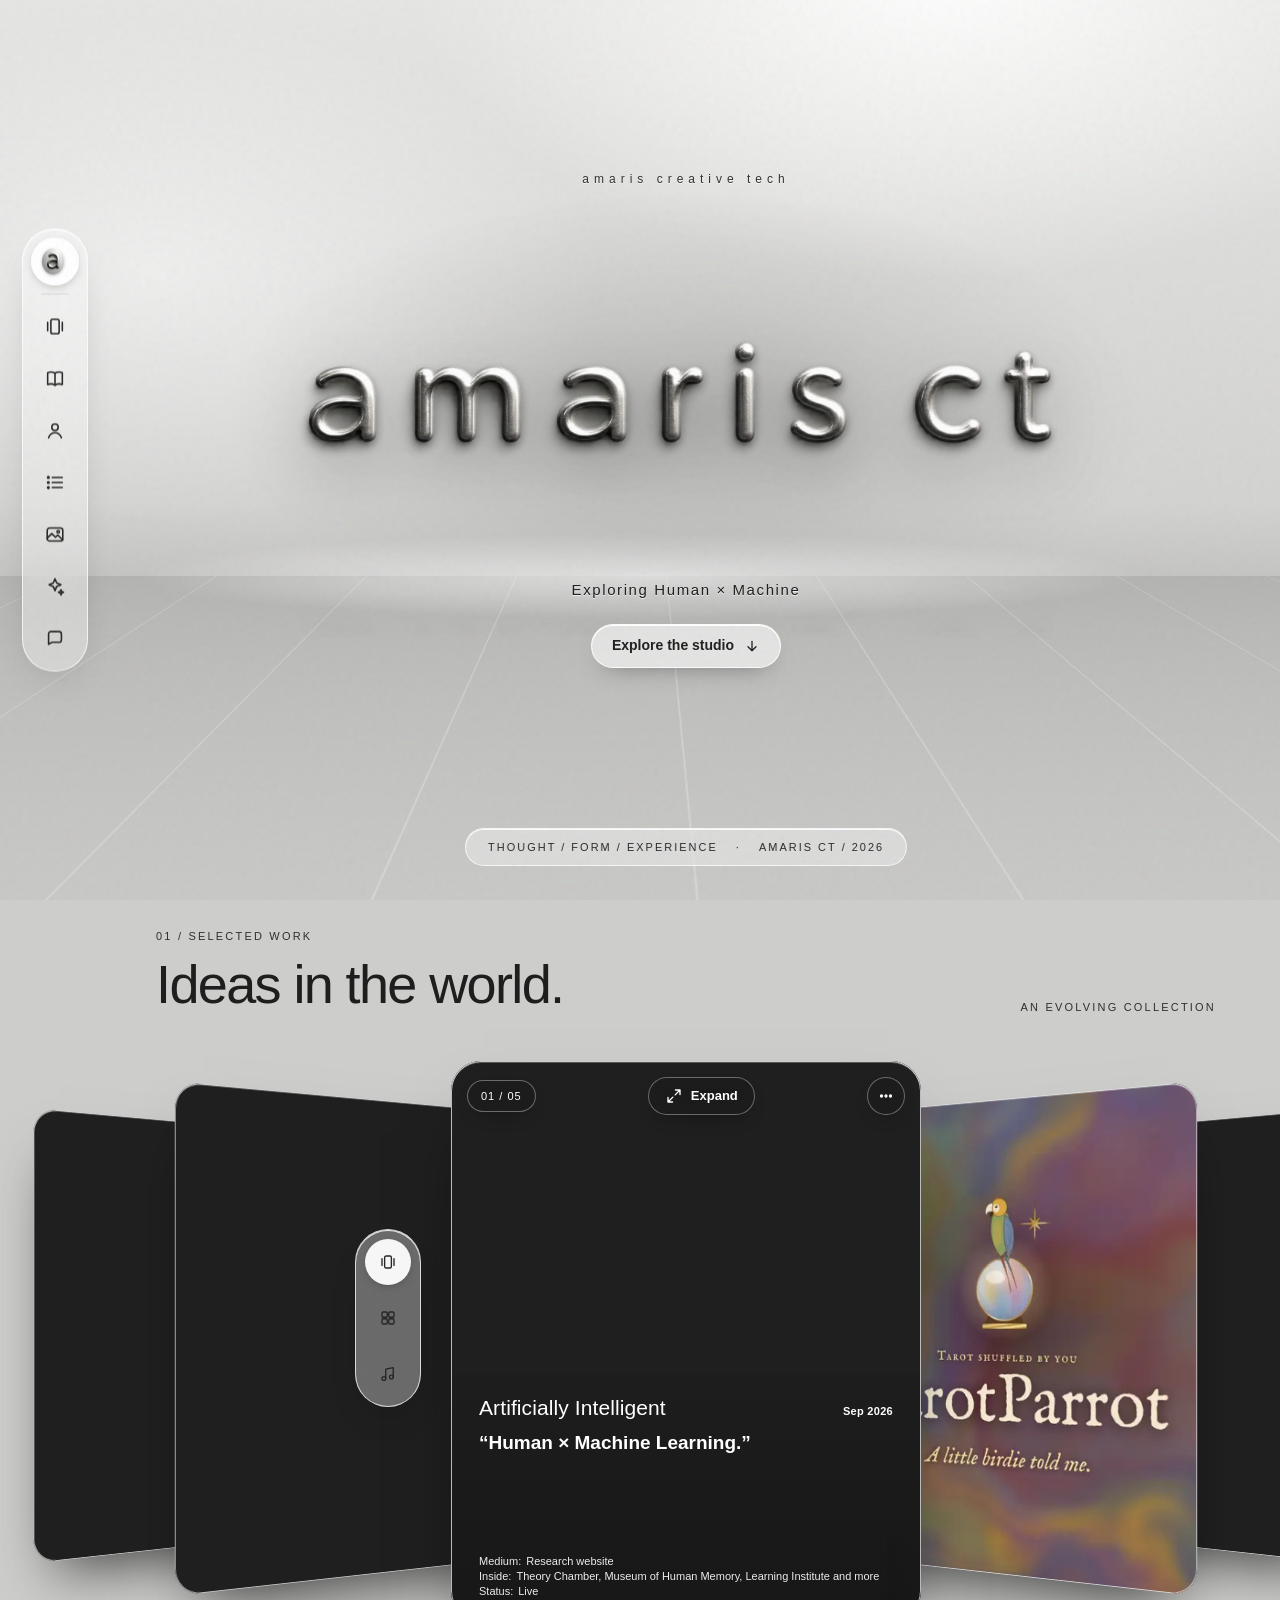
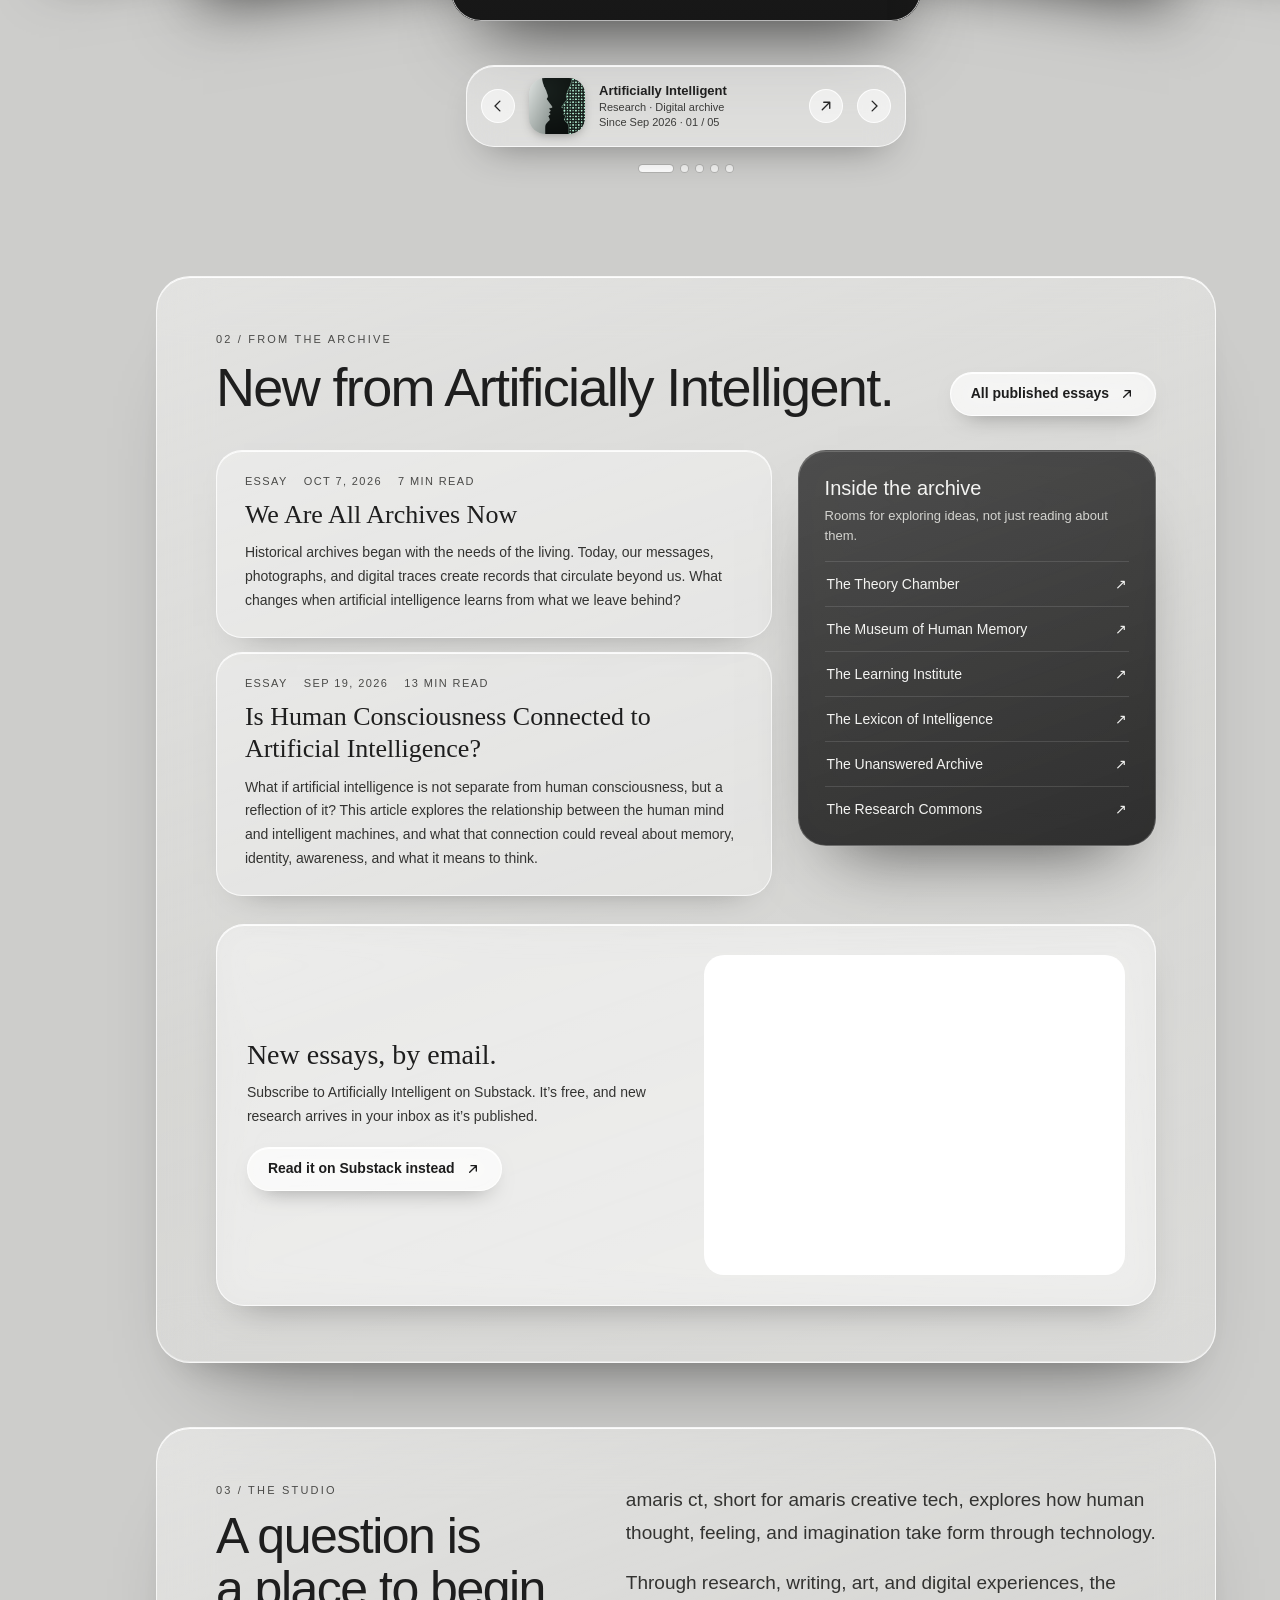
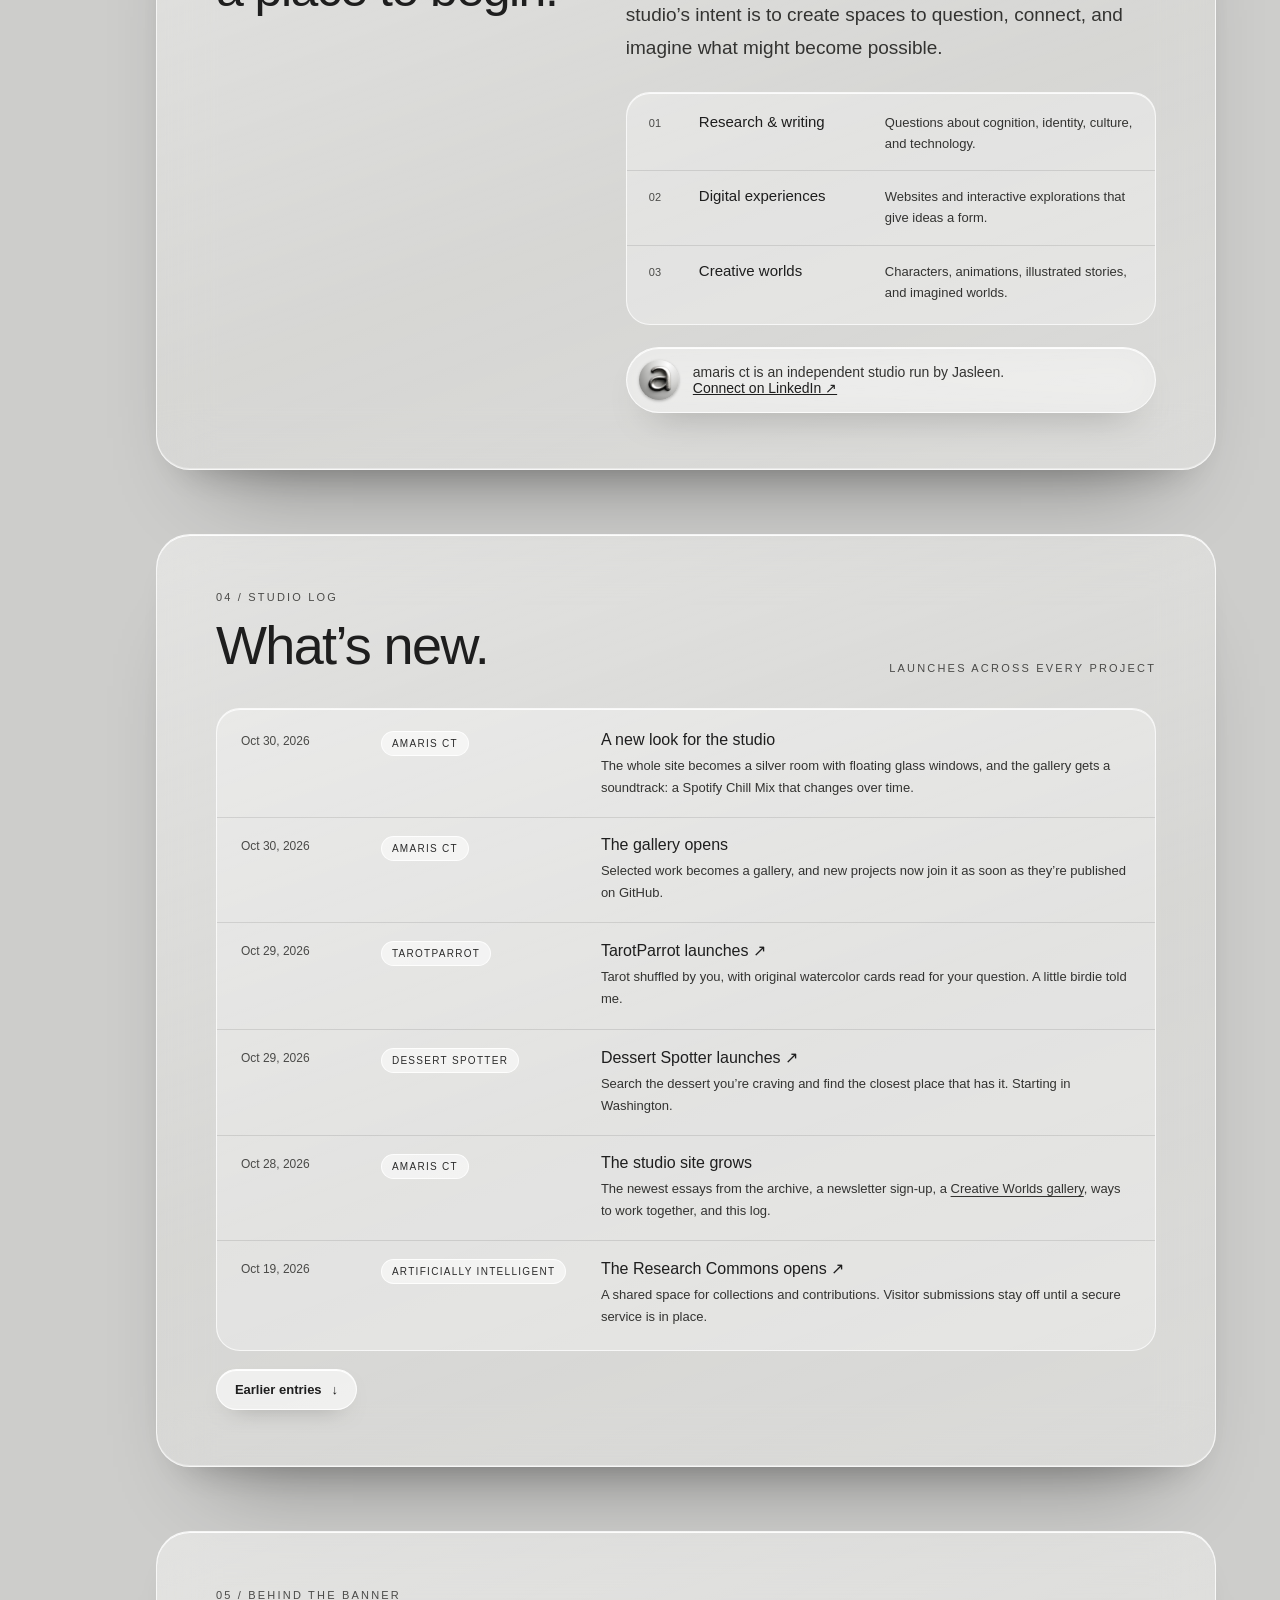
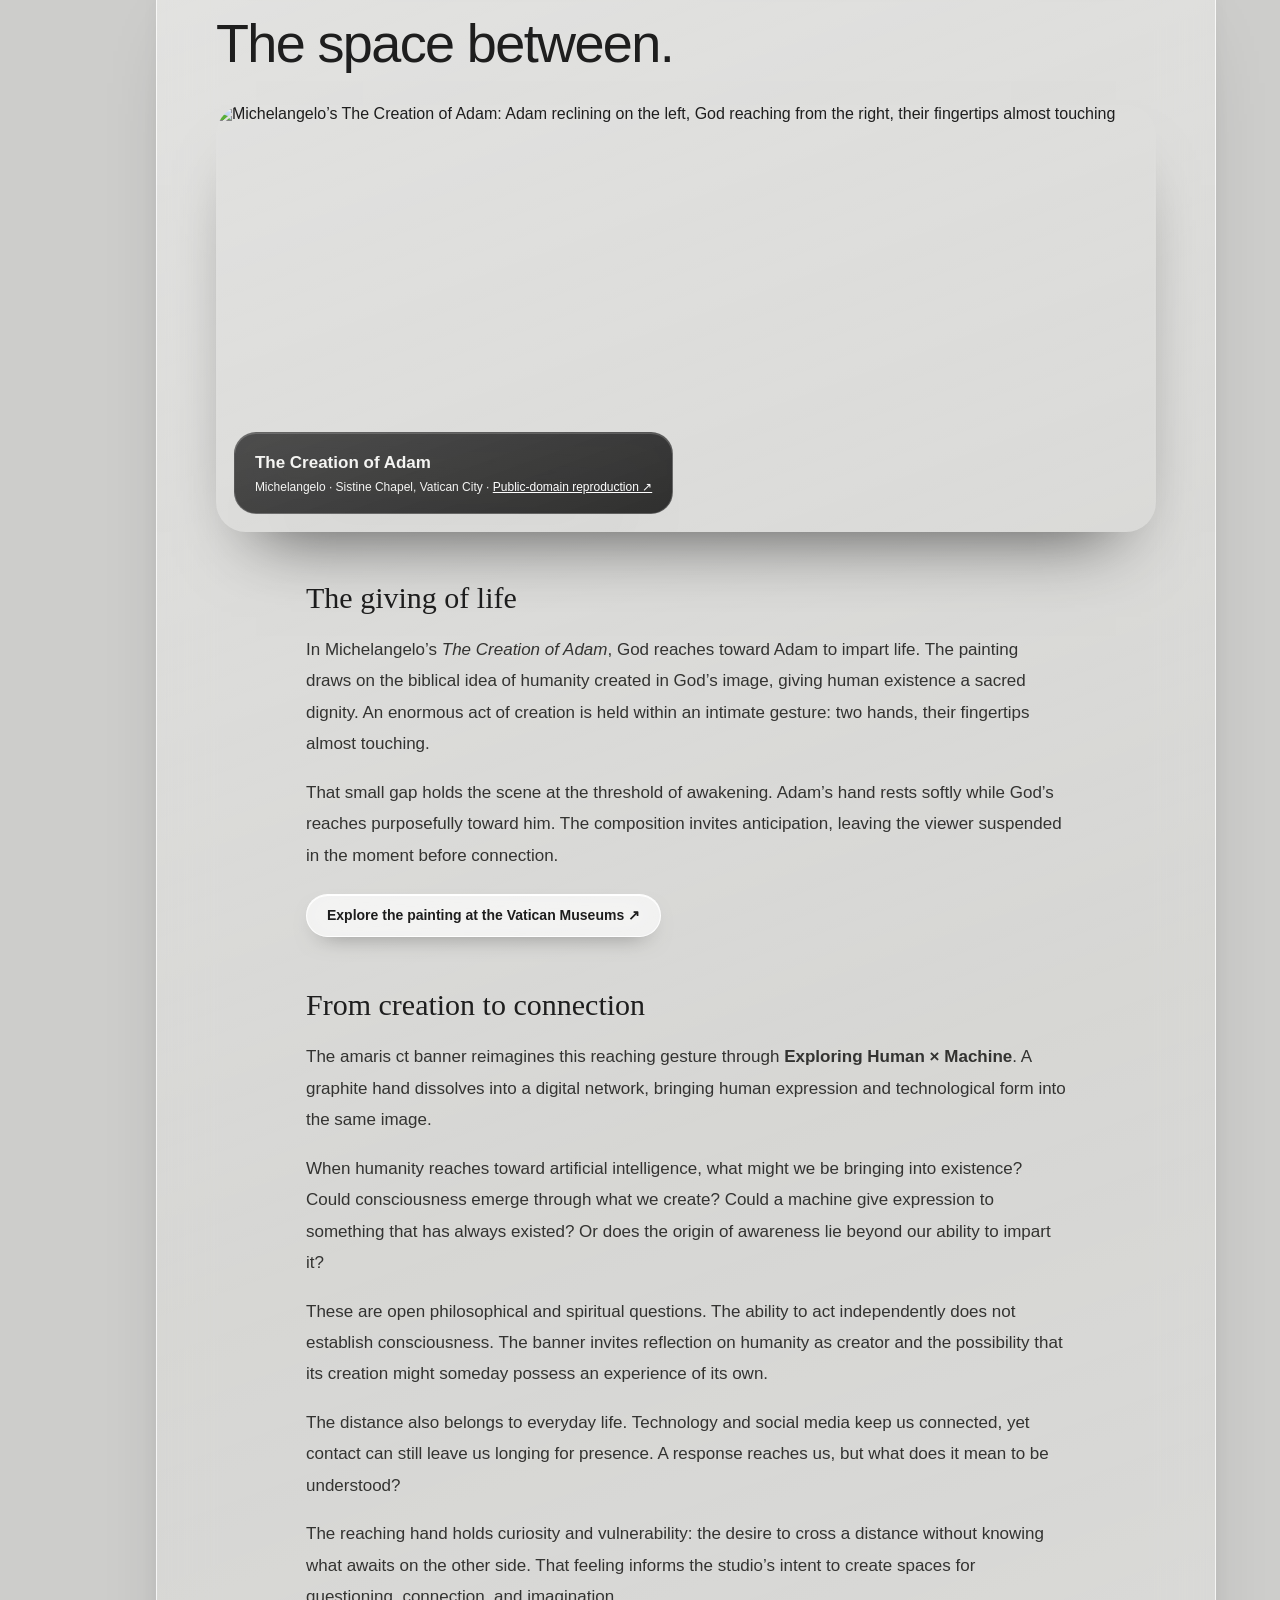
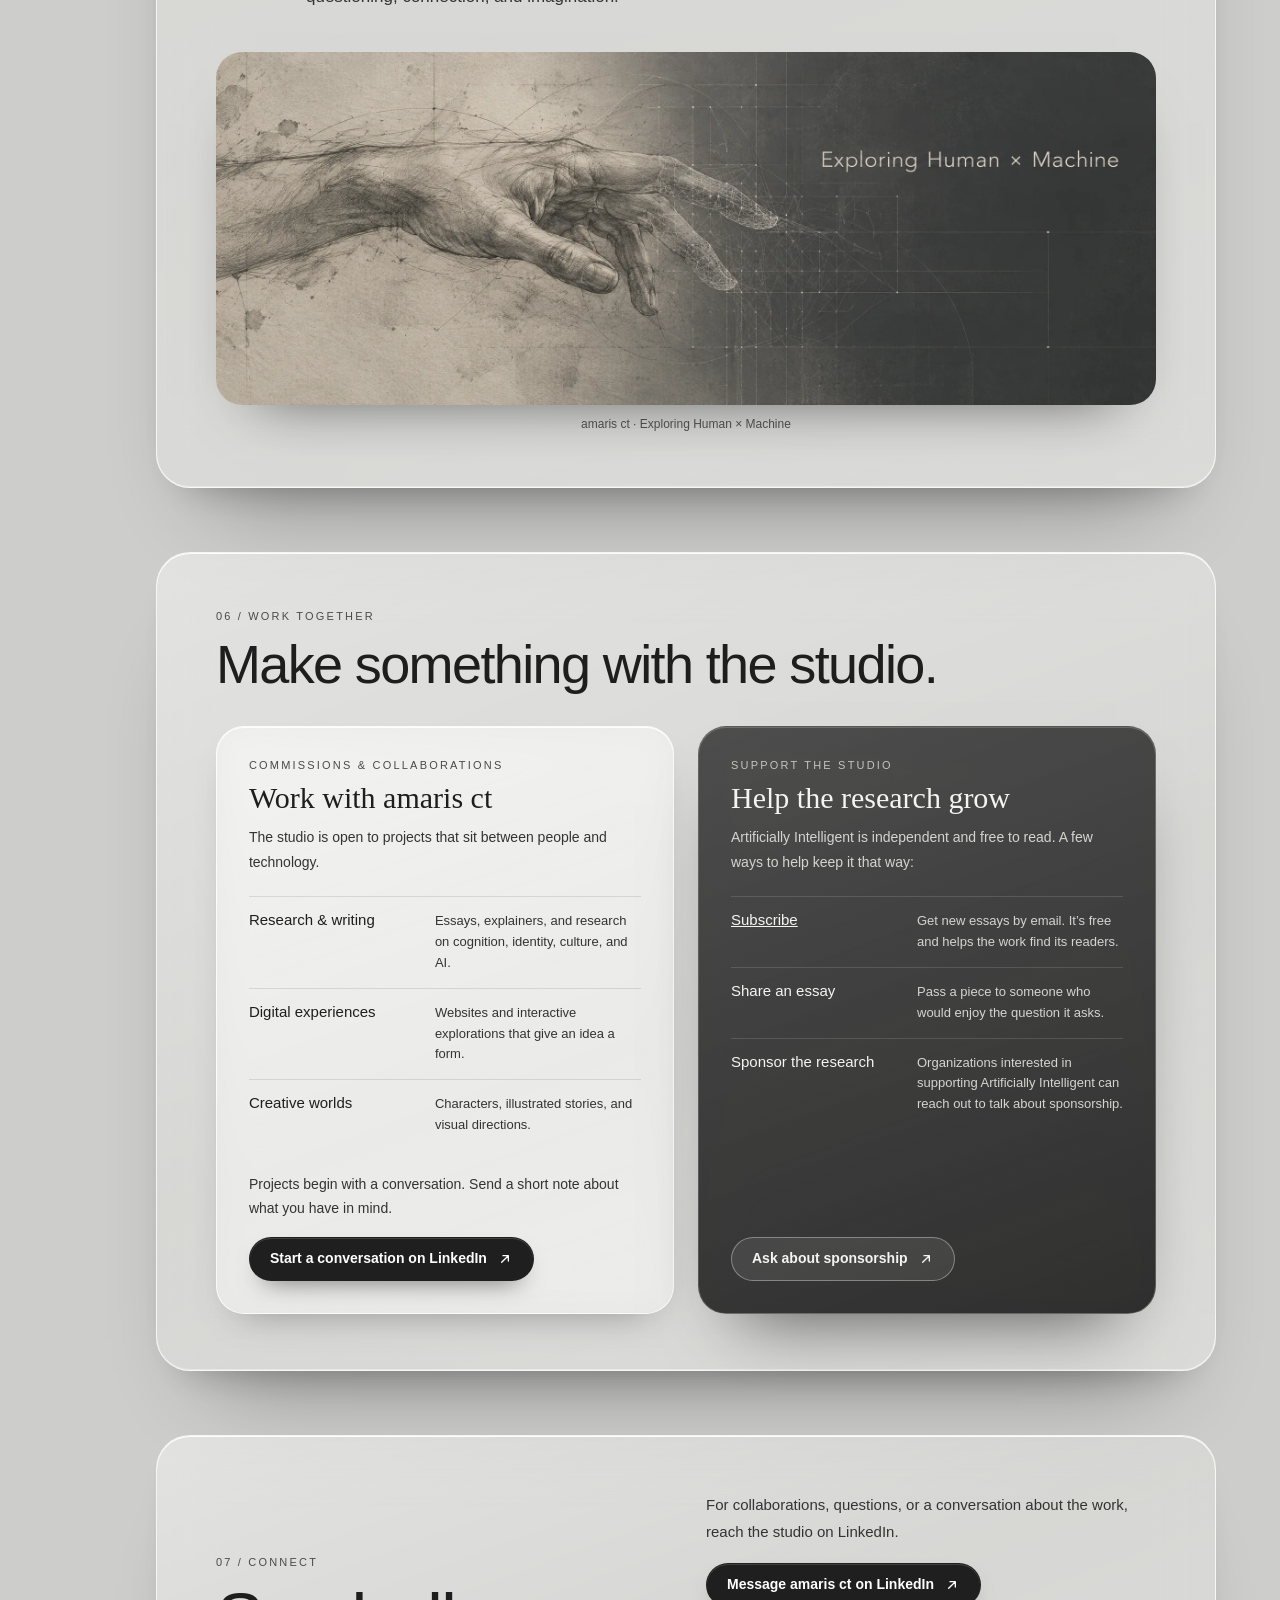
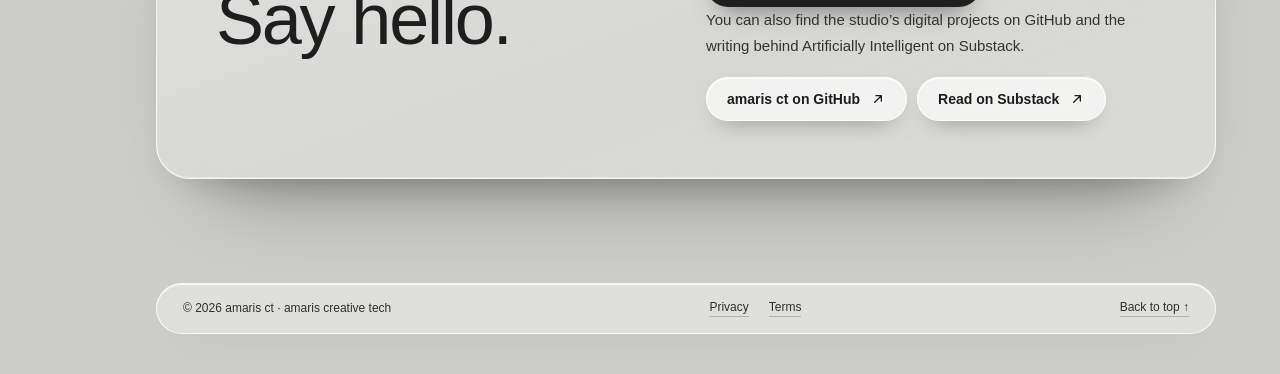
==== commit dd2bcacb: "Designed covers for every project instead of website screenshots - TarotParrot: a moving cover made " ====
--- a/index.html
+++ b/index.html
@@ -62,7 +62,7 @@
         },
         {
           "@type": "Brand",
-          "name": "TarotParot",
+          "name": "TarotParrot",
           "url": "https://amarisct.github.io/TarotParot/"
         },
         {
@@ -146,6 +146,7 @@
   margin: 0 calc(-1 * var(--gutter)) 80px calc(-1 * (var(--gutter) + var(--tab-room)));
   padding: 30px var(--gutter) 24px calc(var(--gutter) + var(--tab-room));
   overflow: hidden;
+  overflow: clip;
 }
 .work-gallery .section-head { width: min(1180px, 100%); margin: 0 auto 30px; }
 .work-gallery .eyebrow { color: #2f2f2f; }
@@ -585,19 +586,19 @@
       <ol class="g-track">
 <!-- projects:start -->
       <li class="g-card" id="project-artificially-intelligent" data-kind="Research · Digital archive" data-icon="assets/projects/Artificially-Intelligent-icon.png" data-number="01 / 05">
-        <article class="g-inner"><div class="g-media"><img class="g-blur" src="artificially-intelligent-preview.webp" alt="" loading="lazy" decoding="async"><img class="g-art" src="artificially-intelligent-preview.webp" width="2400" height="1360" style="object-position: left center" alt="Pages from the Artificially Intelligent research archive laid out on a dark, glowing grid around its constellation of research concepts" loading="lazy" decoding="async"></div><div class="g-info"><div class="g-head"><h3 class="g-title">Artificially Intelligent</h3><time datetime="2026-09-19">Sep 2026</time></div><p class="g-tagline">“Human × Machine Learning.”</p><p class="g-summary">An exploration of consciousness, culture, and the human–machine boundary. Research and reflection on what artificial intelligence reveals about us.</p><dl class="g-details"><div><dt>Medium</dt><dd>Research website</dd></div><div><dt>Inside</dt><dd>Theory Chamber, Museum of Human Memory, Learning Institute and more</dd></div><div><dt>Status</dt><dd>Live</dd></div></dl><p class="g-links"><a class="g-visit" href="https://amarisct.github.io/Artificially-Intelligent/" target="_blank" rel="noopener">Visit the archive ↗</a><a class="g-code" href="https://github.com/AmarisCT/Artificially-Intelligent" target="_blank" rel="noopener">Code on GitHub ↗</a></p></div></article>
+        <article class="g-inner"><div class="g-media"><img class="g-blur" src="assets/projects/Artificially-Intelligent.webp" alt="" loading="lazy" decoding="async"><img class="g-art" src="assets/projects/Artificially-Intelligent.webp" width="1200" height="750" alt="Artificially Intelligent cover: the Two Minds mark and the title in serif type above Human × Machine Learning, over a dark constellation" loading="lazy" decoding="async"></div><div class="g-info"><div class="g-head"><h3 class="g-title">Artificially Intelligent</h3><time datetime="2026-09-19">Sep 2026</time></div><p class="g-tagline">“Human × Machine Learning.”</p><p class="g-summary">An exploration of consciousness, culture, and the human–machine boundary. Research and reflection on what artificial intelligence reveals about us.</p><dl class="g-details"><div><dt>Medium</dt><dd>Research website</dd></div><div><dt>Inside</dt><dd>Theory Chamber, Museum of Human Memory, Learning Institute and more</dd></div><div><dt>Status</dt><dd>Live</dd></div></dl><p class="g-links"><a class="g-visit" href="https://amarisct.github.io/Artificially-Intelligent/" target="_blank" rel="noopener">Visit the archive ↗</a><a class="g-code" href="https://github.com/AmarisCT/Artificially-Intelligent" target="_blank" rel="noopener">Code on GitHub ↗</a></p></div></article>
       </li>
-      <li class="g-card" id="project-tarotparot" data-kind="App · Tarot readings" data-icon="assets/projects/TarotParot-icon.png" data-number="02 / 05">
-        <article class="g-inner"><div class="g-media"><img class="g-blur" src="assets/projects/TarotParot.webp" alt="" loading="lazy" decoding="async"><img class="g-art" src="assets/projects/TarotParot.webp" width="1200" height="750" alt="TarotParot’s home screen: the line A little birdie told me. over a swirling watercolor background, with a question box and three spreads to choose from" loading="lazy" decoding="async"></div><div class="g-info"><div class="g-head"><h3 class="g-title">TarotParot</h3><time datetime="2026-10-29">Oct 2026</time></div><p class="g-tagline">“A little birdie told me.”</p><p class="g-summary">Tarot shuffled by you. Your touch, your device’s motion and the moment you ask shape every deck, read for your question with original watercolor-and-gold cards.</p><dl class="g-details"><div><dt>Medium</dt><dd>Installable web app</dd></div><div><dt>Spreads</dt><dd>Single Pull, Past · Present · Future, Celtic Cross</dd></div><div><dt>Status</dt><dd>Live</dd></div></dl><p class="g-links"><a class="g-visit" href="https://amarisct.github.io/TarotParot/" target="_blank" rel="noopener">Get a reading ↗</a><a class="g-code" href="https://github.com/AmarisCT/TarotParot" target="_blank" rel="noopener">Code on GitHub ↗</a></p></div></article>
+      <li class="g-card" id="project-tarotparrot" data-kind="App · Tarot readings" data-icon="assets/projects/TarotParot-icon.png" data-number="02 / 05">
+        <article class="g-inner"><div class="g-media"><img class="g-blur" src="assets/projects/TarotParot-still.webp" alt="" loading="lazy" decoding="async"><picture><source media="(prefers-reduced-motion: reduce)" srcset="assets/projects/TarotParot-still.webp"><img class="g-art" src="assets/projects/TarotParot.webp" width="960" height="600" alt="TarotParrot cover: the parrot perched on a glowing crystal ball above the title and A little birdie told me., over the app’s moving watercolor sky" loading="lazy" decoding="async"></picture></div><div class="g-info"><div class="g-head"><h3 class="g-title">TarotParrot</h3><time datetime="2026-10-29">Oct 2026</time></div><p class="g-tagline">“A little birdie told me.”</p><p class="g-summary">Tarot shuffled by you. Your touch, your device’s motion and the moment you ask shape every deck, and each reading opens with a direct answer to your question, told through original watercolor-and-gold cards.</p><dl class="g-details"><div><dt>Medium</dt><dd>Installable web app</dd></div><div><dt>Spreads</dt><dd>Ten, from Single Pull to Celtic Cross</dd></div><div><dt>Status</dt><dd>Live</dd></div></dl><p class="g-links"><a class="g-visit" href="https://amarisct.github.io/TarotParot/" target="_blank" rel="noopener">Get a reading ↗</a><a class="g-code" href="https://github.com/AmarisCT/TarotParot" target="_blank" rel="noopener">Code on GitHub ↗</a></p></div></article>
       </li>
       <li class="g-card" id="project-dessert-spotter" data-kind="App · Local discovery" data-icon="assets/projects/dessertspotter-icon.png" data-number="03 / 05">
-        <article class="g-inner"><div class="g-media"><img class="g-blur" src="assets/projects/dessertspotter.webp" alt="" loading="lazy" decoding="async"><img class="g-art" src="assets/projects/dessertspotter.webp" width="1200" height="750" alt="Dessert Spotter’s home page asking Craving tiramisu? beside a phone showing nearby cheesecake on a spotting radar" loading="lazy" decoding="async"></div><div class="g-info"><div class="g-head"><h3 class="g-title">Dessert Spotter</h3><time datetime="2026-10-29">Oct 2026</time></div><p class="g-tagline">“Crave it. Find it. Rate it.”</p><p class="g-summary">Search the exact dessert you want and find the closest place that has it, with ratings, reviews, and how to get it: in person, pickup, or delivery. Starting in Washington.</p><dl class="g-details"><div><dt>Medium</dt><dd>Website and installable app</dd></div><div><dt>Where</dt><dd>Starting in Washington</dd></div><div><dt>Status</dt><dd>Live</dd></div></dl><p class="g-links"><a class="g-visit" href="https://amarisct.github.io/dessertspotter/" target="_blank" rel="noopener">Find a dessert ↗</a><a class="g-code" href="https://github.com/AmarisCT/dessertspotter" target="_blank" rel="noopener">Code on GitHub ↗</a></p></div></article>
+        <article class="g-inner"><div class="g-media"><img class="g-blur" src="assets/projects/dessertspotter.webp" alt="" loading="lazy" decoding="async"><img class="g-art" src="assets/projects/dessertspotter.webp" width="1200" height="750" alt="Dessert Spotter cover: the ice cream cone and magnifying glass logo, the title and Crave it. Find it. Rate it., on a spotting radar with dessert names around it" loading="lazy" decoding="async"></div><div class="g-info"><div class="g-head"><h3 class="g-title">Dessert Spotter</h3><time datetime="2026-10-29">Oct 2026</time></div><p class="g-tagline">“Crave it. Find it. Rate it.”</p><p class="g-summary">Search the exact dessert you want and find the closest place that has it, with ratings, reviews, and how to get it: in person, pickup, or delivery. Starting in Washington.</p><dl class="g-details"><div><dt>Medium</dt><dd>Website and installable app</dd></div><div><dt>Where</dt><dd>Starting in Washington</dd></div><div><dt>Status</dt><dd>Live</dd></div></dl><p class="g-links"><a class="g-visit" href="https://amarisct.github.io/dessertspotter/" target="_blank" rel="noopener">Find a dessert ↗</a><a class="g-code" href="https://github.com/AmarisCT/dessertspotter" target="_blank" rel="noopener">Code on GitHub ↗</a></p></div></article>
       </li>
-      <li class="g-card" id="project-creative-worlds" data-kind="Creative worlds · Explorations" data-icon="creative-world-1.webp" data-number="04 / 05">
-        <article class="g-inner"><div class="g-media"><img class="g-blur" src="creative-world-1.webp" alt="" loading="lazy" decoding="async"><img class="g-art" src="creative-world-1.webp" width="384" height="257" alt="Pencil sketchbook featuring a dog and a quiet room" loading="lazy" decoding="async"></div><div class="g-info"><div class="g-head"><h3 class="g-title">Worlds worth lingering in</h3><time datetime="2026-10-09">Oct 2026</time></div><p class="g-tagline">“Characters, everyday rituals, and imagined spaces.”</p><p class="g-summary">A developing collection of visual stories that bring a little warmth to the digital world, explored through four visual directions.</p><dl class="g-details"><div><dt>Medium</dt><dd>Pencil, collage, print and photography</dd></div><div><dt>Status</dt><dd>In development</dd></div></dl><p class="g-links"><a class="g-visit" href="worlds.html">See the four directions →</a></p></div></article>
+      <li class="g-card" id="project-creative-worlds" data-kind="Creative worlds · Explorations" data-icon="assets/projects/creative-worlds-icon.png" data-number="04 / 05">
+        <article class="g-inner"><div class="g-media"><img class="g-blur" src="assets/projects/creative-worlds.webp" alt="" loading="lazy" decoding="async"><img class="g-art" src="assets/projects/creative-worlds.webp" width="1200" height="750" alt="Creative Worlds cover: the title Worlds worth lingering in. framed by four pinned prints in pencil, collage, print and photography" loading="lazy" decoding="async"></div><div class="g-info"><div class="g-head"><h3 class="g-title">Worlds worth lingering in</h3><time datetime="2026-10-09">Oct 2026</time></div><p class="g-tagline">“Characters, everyday rituals, and imagined spaces.”</p><p class="g-summary">A developing collection of visual stories that bring a little warmth to the digital world, explored through four visual directions.</p><dl class="g-details"><div><dt>Medium</dt><dd>Pencil, collage, print and photography</dd></div><div><dt>Status</dt><dd>In development</dd></div></dl><p class="g-links"><a class="g-visit" href="worlds.html">See the four directions →</a></p></div></article>
       </li>
-      <li class="g-card" id="project-weekly-planner" data-kind="Digital experience · Planning" data-icon="weekly-planner-preview.webp" data-number="05 / 05">
-        <article class="g-inner"><div class="g-media"><img class="g-blur" src="weekly-planner-preview.webp" alt="" loading="lazy" decoding="async"><img class="g-art" src="weekly-planner-preview.webp" width="1200" height="675" alt="The Weekly Planner preview: a cozy pink illustrated desk room" loading="lazy" decoding="async"></div><div class="g-info"><div class="g-head"><h3 class="g-title">The Weekly Planner</h3><time datetime="2026-09-25">Sep 2026</time></div><p class="g-tagline">“A cozy digital space for organizing the week.”</p><p class="g-summary">Planning and personal routines brought into an illustrated room. Plans are saved only in your own browser.</p><dl class="g-details"><div><dt>Medium</dt><dd>Web app</dd></div><div><dt>Status</dt><dd>In development</dd></div></dl><p class="g-links"><a class="g-visit" href="https://amarisct.github.io/Weekly-Planner/" target="_blank" rel="noopener">Preview the planner ↗</a><a class="g-code" href="https://github.com/AmarisCT/Weekly-Planner" target="_blank" rel="noopener">Code on GitHub ↗</a></p></div></article>
+      <li class="g-card" id="project-weekly-planner" data-kind="Digital experience · Planning" data-icon="assets/projects/Weekly-Planner-icon.png" data-number="05 / 05">
+        <article class="g-inner"><div class="g-media"><img class="g-blur" src="assets/projects/Weekly-Planner.webp" alt="" loading="lazy" decoding="async"><img class="g-art" src="assets/projects/Weekly-Planner.webp" width="1200" height="750" alt="The Weekly Planner cover: a frosted card with the title and the days of the week over the pink illustrated desk room" loading="lazy" decoding="async"></div><div class="g-info"><div class="g-head"><h3 class="g-title">The Weekly Planner</h3><time datetime="2026-09-25">Sep 2026</time></div><p class="g-tagline">“A cozy digital space for organizing the week.”</p><p class="g-summary">Planning and personal routines brought into an illustrated room. Plans are saved only in your own browser.</p><dl class="g-details"><div><dt>Medium</dt><dd>Web app</dd></div><div><dt>Status</dt><dd>In development</dd></div></dl><p class="g-links"><a class="g-visit" href="https://amarisct.github.io/Weekly-Planner/" target="_blank" rel="noopener">Preview the planner ↗</a><a class="g-code" href="https://github.com/AmarisCT/Weekly-Planner" target="_blank" rel="noopener">Code on GitHub ↗</a></p></div></article>
       </li>
 <!-- projects:end -->
       </ol>
@@ -672,7 +673,7 @@
     <ol class="log-list">
       <li><time datetime="2026-10-30">Oct 30, 2026</time><span class="log-tag">amaris ct</span><div><b>A new look for the studio</b><p>The whole site becomes a silver room with floating glass windows, and the gallery gets a soundtrack: a Spotify Chill Mix that changes over time.</p></div></li>
       <li><time datetime="2026-10-30">Oct 30, 2026</time><span class="log-tag">amaris ct</span><div><b><a href="#work">The gallery opens</a></b><p>Selected work becomes a gallery, and new projects now join it as soon as they’re published on GitHub.</p></div></li>
-      <li><time datetime="2026-10-29">Oct 29, 2026</time><span class="log-tag">TarotParot</span><div><b><a href="https://amarisct.github.io/TarotParot/" target="_blank" rel="noopener">TarotParot launches ↗</a></b><p>Tarot shuffled by you, with original watercolor cards read for your question. A little birdie told me.</p></div></li>
+      <li><time datetime="2026-10-29">Oct 29, 2026</time><span class="log-tag">TarotParrot</span><div><b><a href="https://amarisct.github.io/TarotParot/" target="_blank" rel="noopener">TarotParrot launches ↗</a></b><p>Tarot shuffled by you, with original watercolor cards read for your question. A little birdie told me.</p></div></li>
       <li><time datetime="2026-10-29">Oct 29, 2026</time><span class="log-tag">Dessert Spotter</span><div><b><a href="https://amarisct.github.io/dessertspotter/" target="_blank" rel="noopener">Dessert Spotter launches ↗</a></b><p>Search the dessert you’re craving and find the closest place that has it. Starting in Washington.</p></div></li>
       <li><time datetime="2026-10-28">Oct 28, 2026</time><span class="log-tag">amaris ct</span><div><b>The studio site grows</b><p>The newest essays from the archive, a newsletter sign-up, a <a href="worlds.html">Creative Worlds gallery</a>, ways to work together, and this log.</p></div></li>
       <li><time datetime="2026-10-19">Oct 19, 2026</time><span class="log-tag">Artificially Intelligent</span><div><b><a href="https://amarisct.github.io/Artificially-Intelligent/research-commons/" target="_blank" rel="noopener">The Research Commons opens ↗</a></b><p>A shared space for collections and contributions. Visitor submissions stay off until a secure service is in place.</p></div></li>
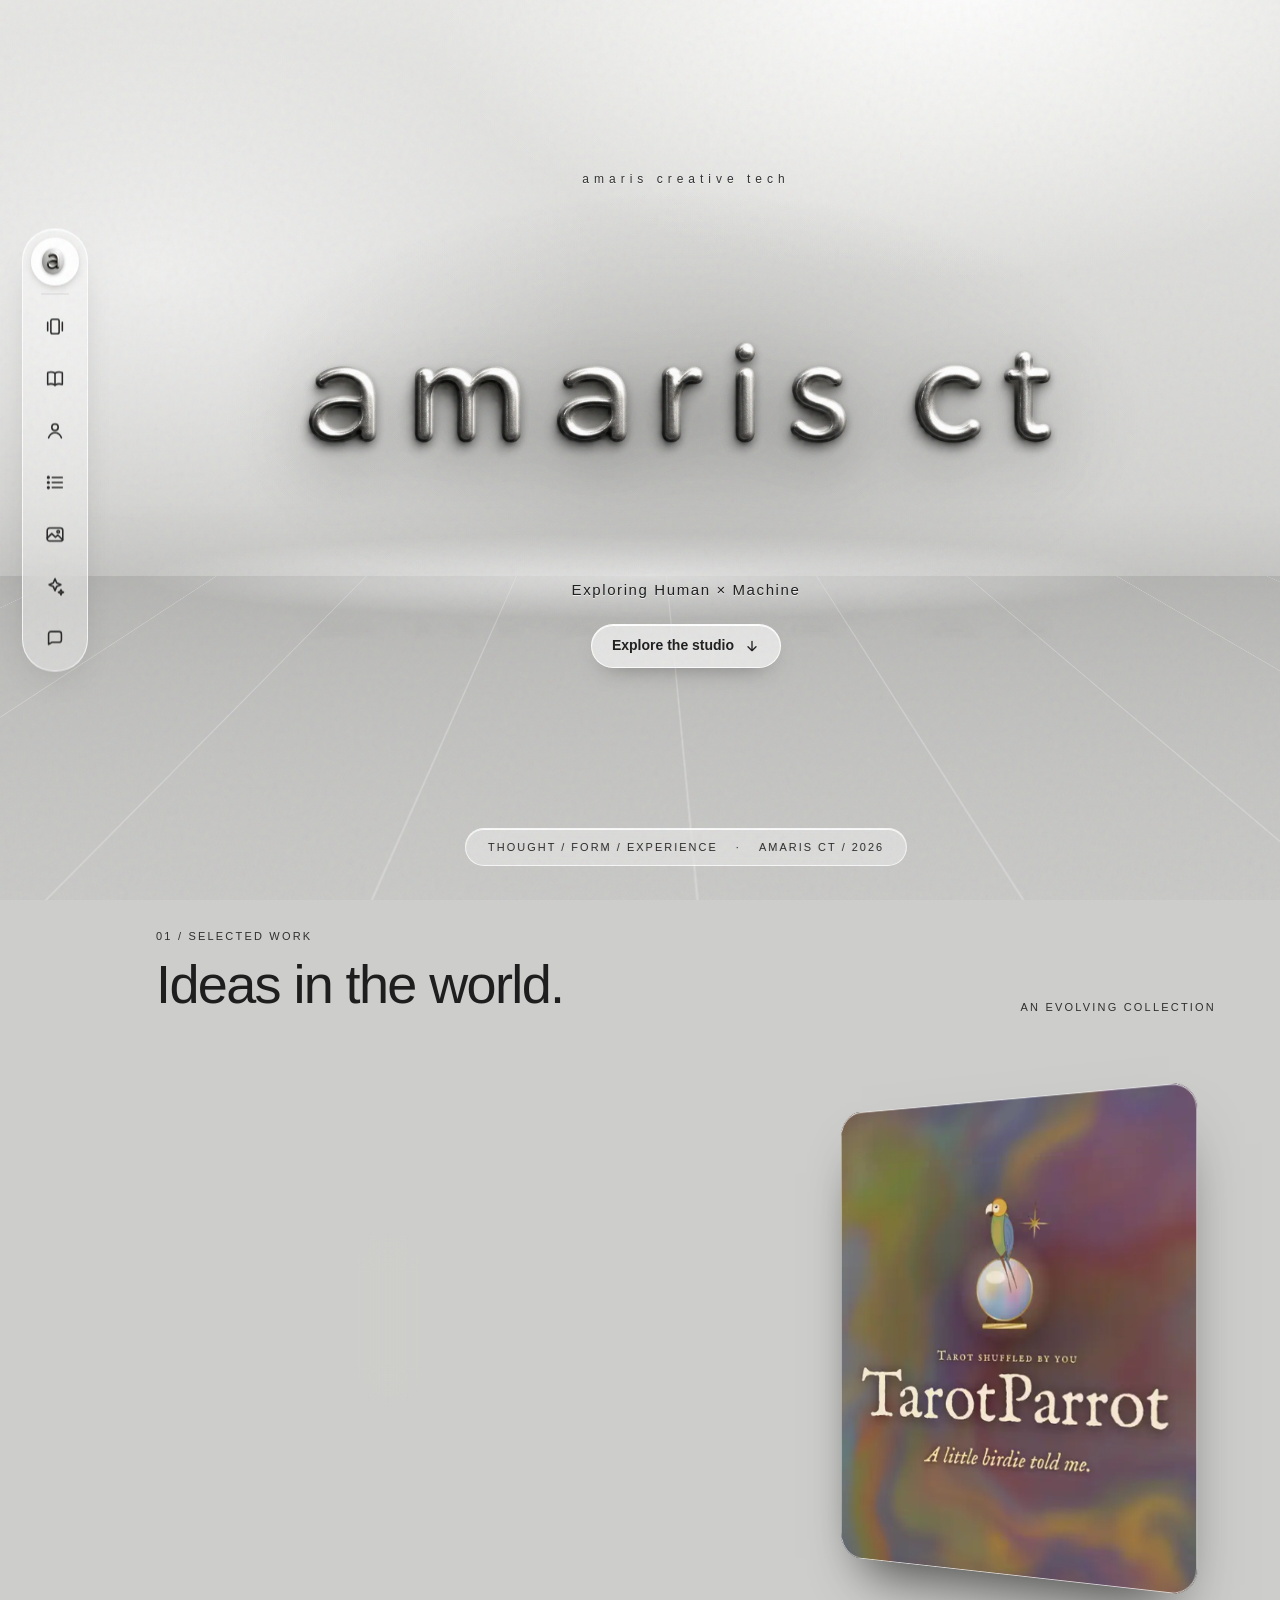
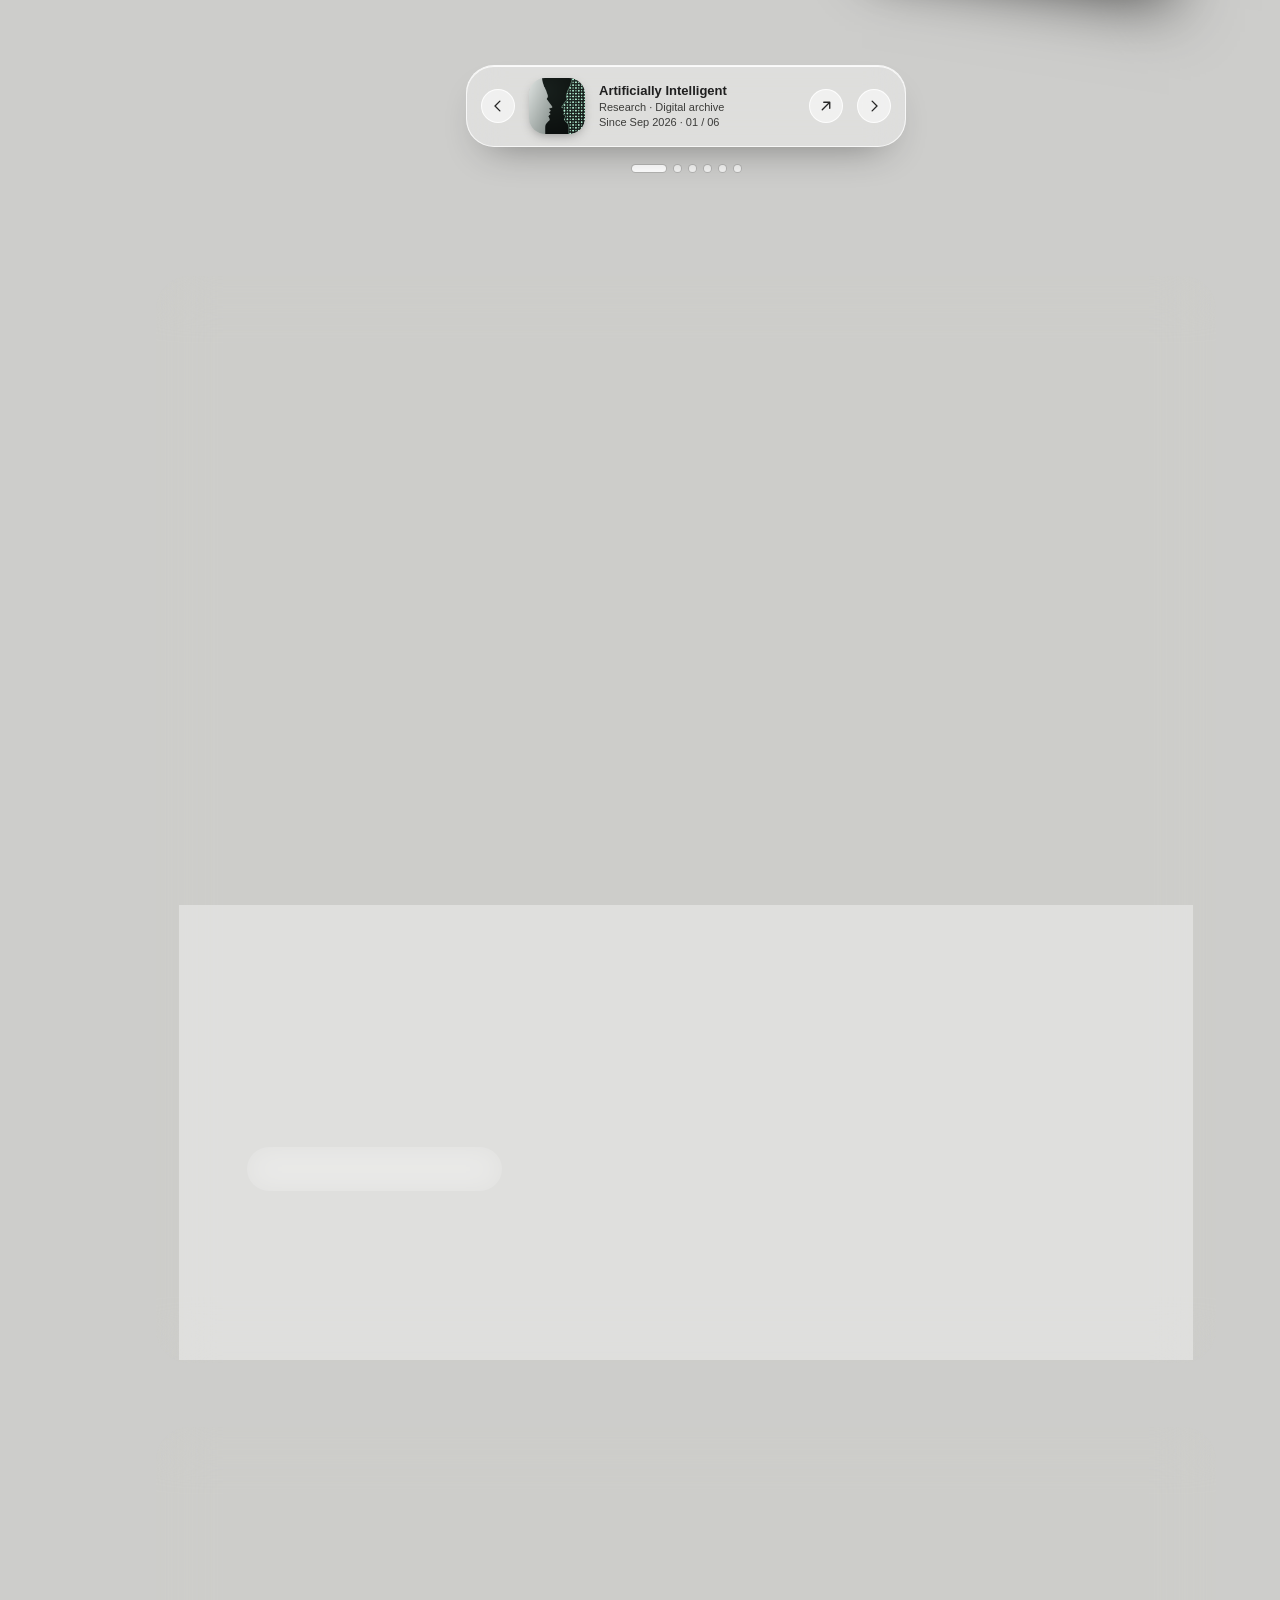
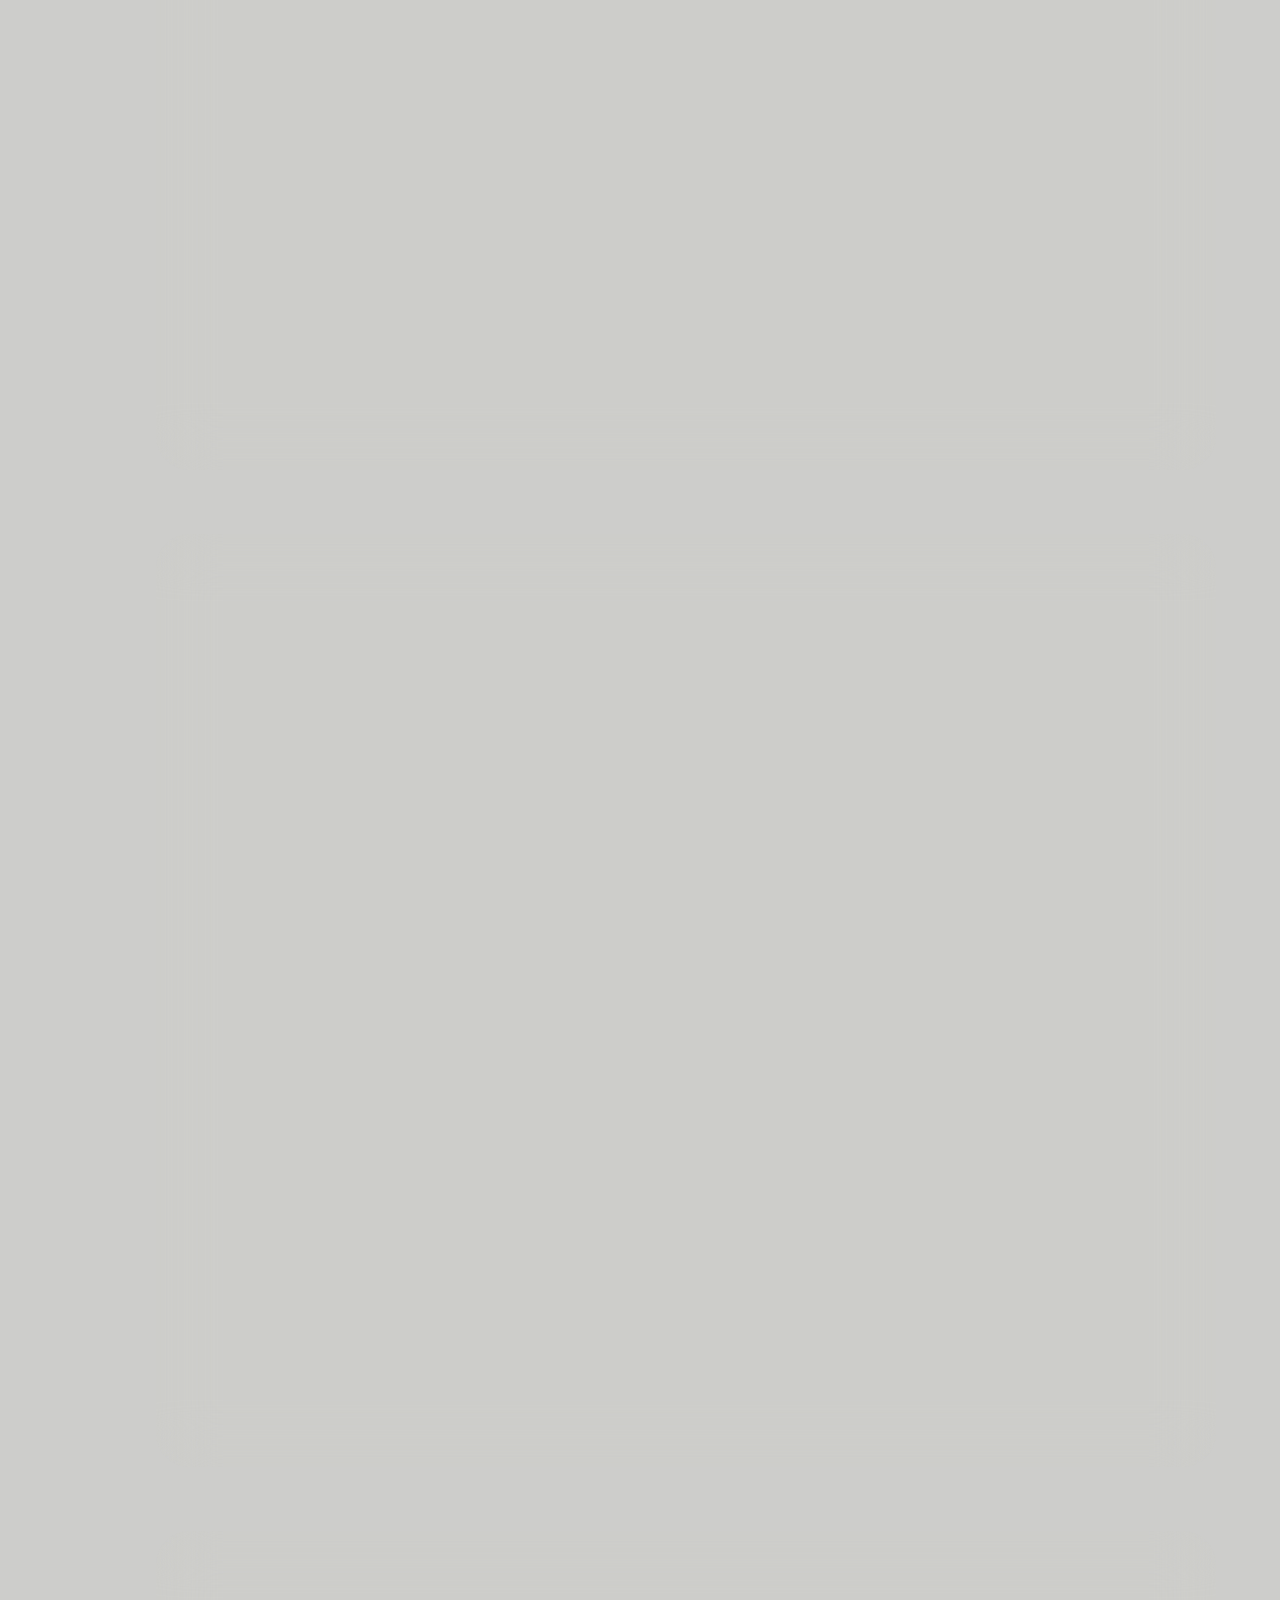
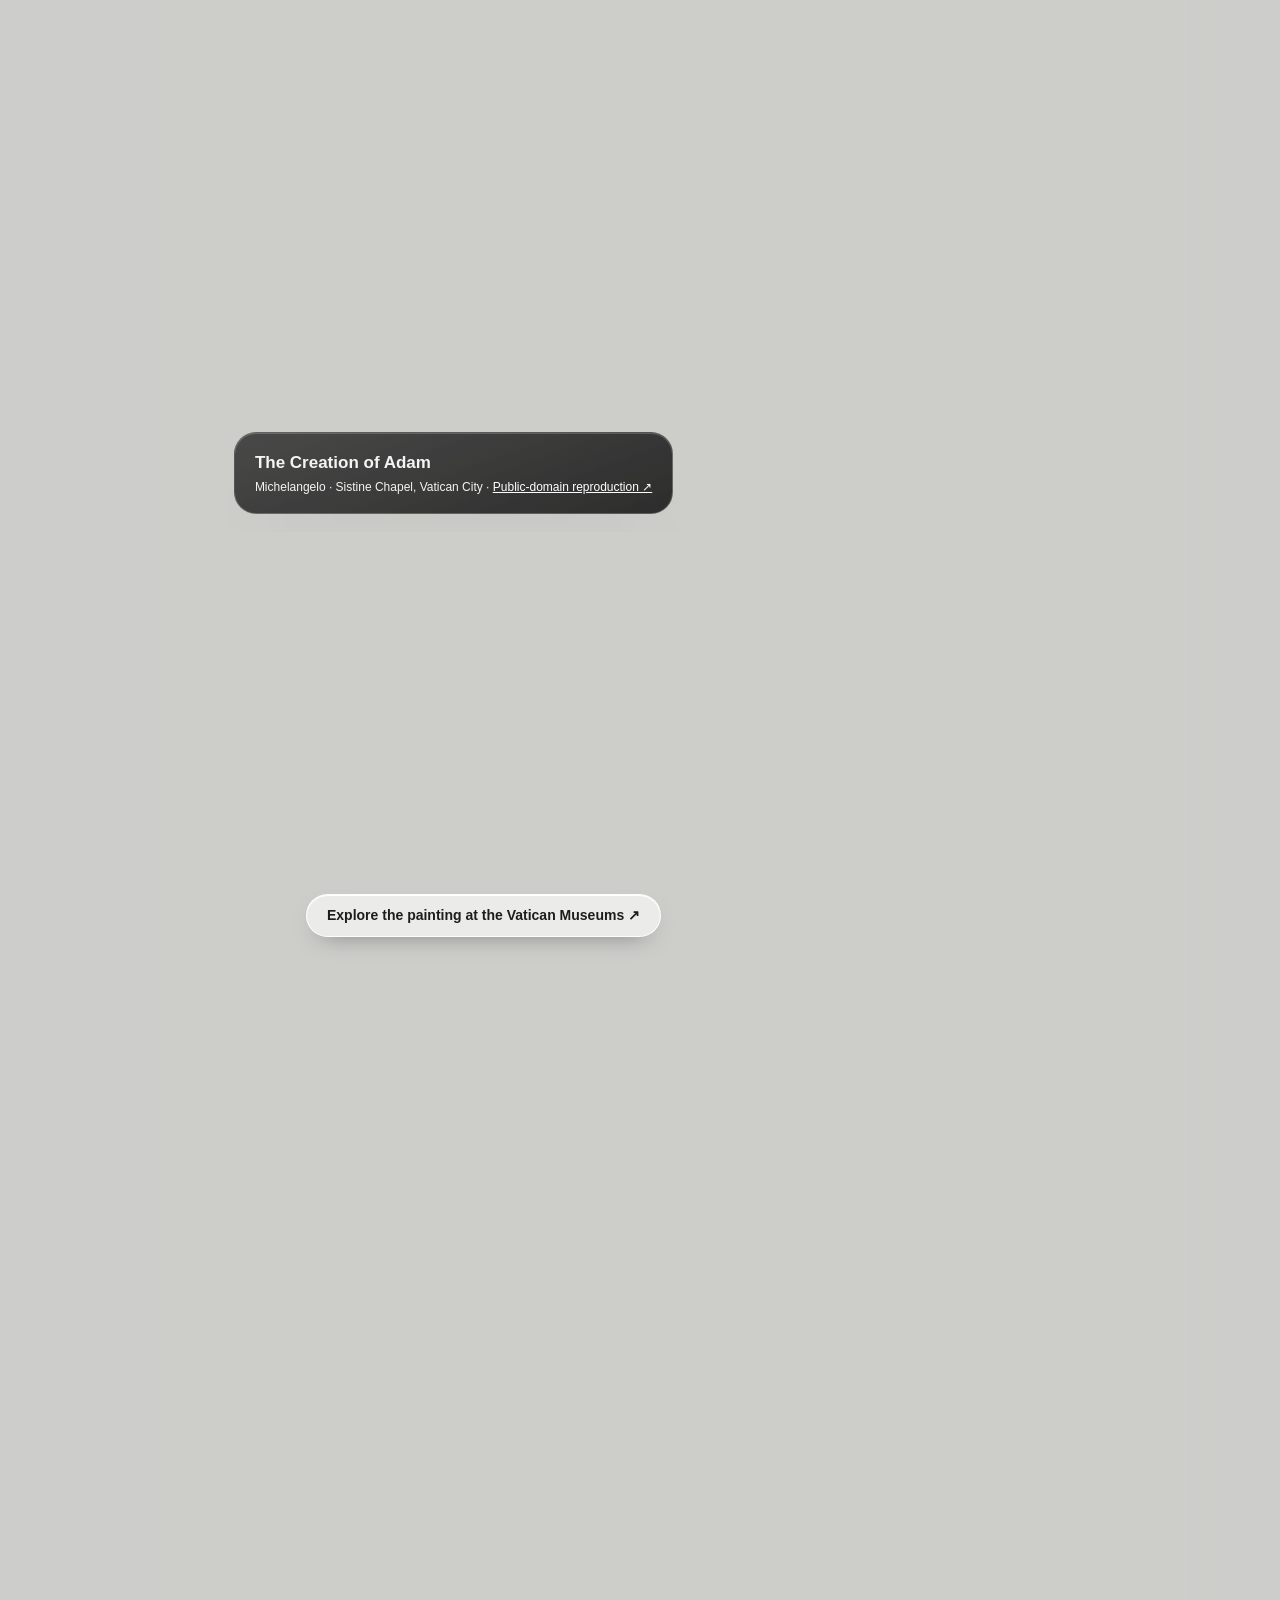
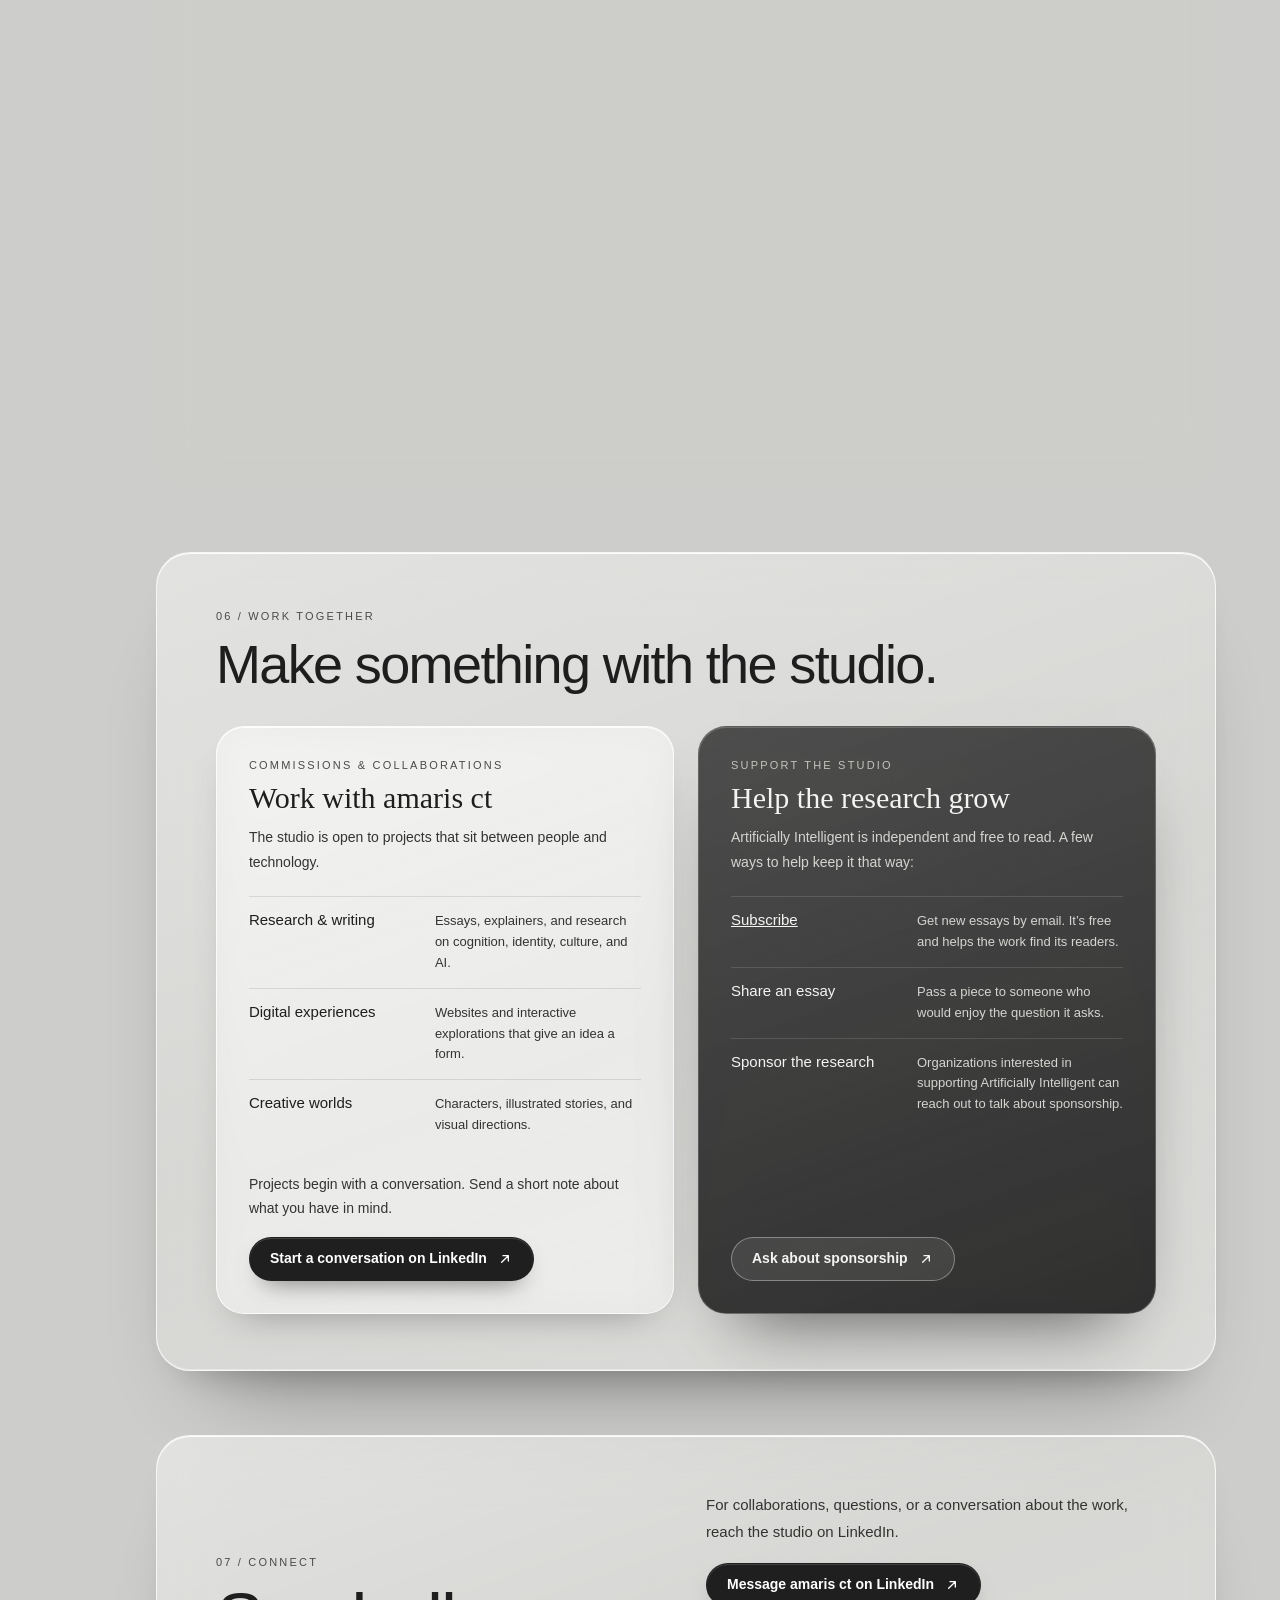
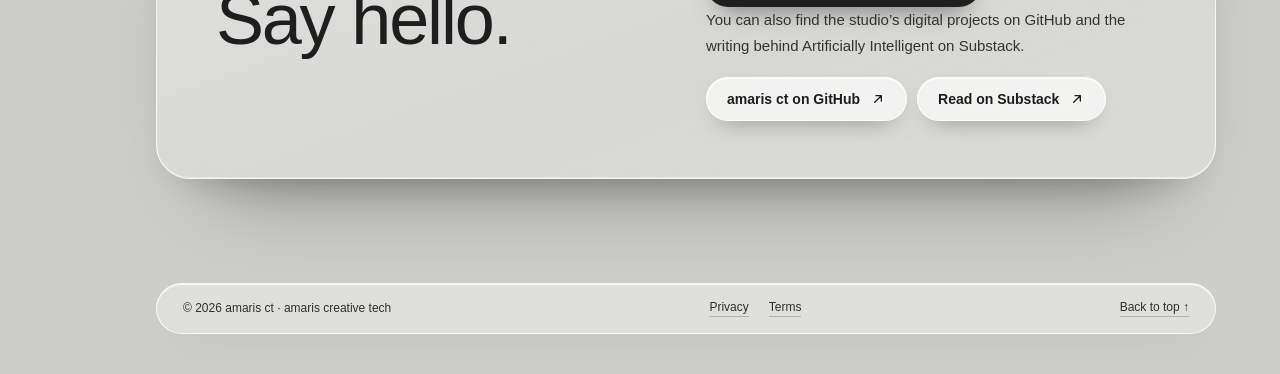
==== commit 1926c9af: "Add Pierce County Cleaning Services to the studio gallery - Cover in the site's own "Stone & Linen" " ====
--- a/index.html
+++ b/index.html
@@ -72,6 +72,11 @@
         },
         {
           "@type": "Brand",
+          "name": "Pierce County Cleaning Services",
+          "url": "https://amarisct.github.io/pierce-county-cleaning-website/"
+        },
+        {
+          "@type": "Brand",
           "name": "The Weekly Planner",
           "url": "https://amarisct.github.io/Weekly-Planner/"
         }
@@ -585,19 +590,22 @@
     <div class="gallery" id="gallery">
       <ol class="g-track">
 <!-- projects:start -->
-      <li class="g-card" id="project-artificially-intelligent" data-kind="Research · Digital archive" data-icon="assets/projects/Artificially-Intelligent-icon.png" data-number="01 / 05">
+      <li class="g-card" id="project-artificially-intelligent" data-kind="Research · Digital archive" data-icon="assets/projects/Artificially-Intelligent-icon.png" data-number="01 / 06">
         <article class="g-inner"><div class="g-media"><img class="g-blur" src="assets/projects/Artificially-Intelligent.webp" alt="" loading="lazy" decoding="async"><img class="g-art" src="assets/projects/Artificially-Intelligent.webp" width="1200" height="750" alt="Artificially Intelligent cover: the Two Minds mark and the title in serif type above Human × Machine Learning, over a dark constellation" loading="lazy" decoding="async"></div><div class="g-info"><div class="g-head"><h3 class="g-title">Artificially Intelligent</h3><time datetime="2026-09-19">Sep 2026</time></div><p class="g-tagline">“Human × Machine Learning.”</p><p class="g-summary">An exploration of consciousness, culture, and the human–machine boundary. Research and reflection on what artificial intelligence reveals about us.</p><dl class="g-details"><div><dt>Medium</dt><dd>Research website</dd></div><div><dt>Inside</dt><dd>Theory Chamber, Museum of Human Memory, Learning Institute and more</dd></div><div><dt>Status</dt><dd>Live</dd></div></dl><p class="g-links"><a class="g-visit" href="https://amarisct.github.io/Artificially-Intelligent/" target="_blank" rel="noopener">Visit the archive ↗</a><a class="g-code" href="https://github.com/AmarisCT/Artificially-Intelligent" target="_blank" rel="noopener">Code on GitHub ↗</a></p></div></article>
       </li>
-      <li class="g-card" id="project-tarotparrot" data-kind="App · Tarot readings" data-icon="assets/projects/TarotParot-icon.png" data-number="02 / 05">
+      <li class="g-card" id="project-tarotparrot" data-kind="App · Tarot readings" data-icon="assets/projects/TarotParot-icon.png" data-number="02 / 06">
         <article class="g-inner"><div class="g-media"><img class="g-blur" src="assets/projects/TarotParot-still.webp" alt="" loading="lazy" decoding="async"><picture><source media="(prefers-reduced-motion: reduce)" srcset="assets/projects/TarotParot-still.webp"><img class="g-art" src="assets/projects/TarotParot.webp" width="960" height="600" alt="TarotParrot cover: the parrot perched on a glowing crystal ball above the title and A little birdie told me., over the app’s moving watercolor sky" loading="lazy" decoding="async"></picture></div><div class="g-info"><div class="g-head"><h3 class="g-title">TarotParrot</h3><time datetime="2026-10-29">Oct 2026</time></div><p class="g-tagline">“A little birdie told me.”</p><p class="g-summary">Tarot shuffled by you. Your touch, your device’s motion and the moment you ask shape every deck, and each reading opens with a direct answer to your question, told through original watercolor-and-gold cards.</p><dl class="g-details"><div><dt>Medium</dt><dd>Installable web app</dd></div><div><dt>Spreads</dt><dd>Ten, from Single Pull to Celtic Cross</dd></div><div><dt>Status</dt><dd>Live</dd></div></dl><p class="g-links"><a class="g-visit" href="https://amarisct.github.io/TarotParot/" target="_blank" rel="noopener">Get a reading ↗</a><a class="g-code" href="https://github.com/AmarisCT/TarotParot" target="_blank" rel="noopener">Code on GitHub ↗</a></p></div></article>
       </li>
-      <li class="g-card" id="project-dessert-spotter" data-kind="App · Local discovery" data-icon="assets/projects/dessertspotter-icon.png" data-number="03 / 05">
+      <li class="g-card" id="project-dessert-spotter" data-kind="App · Local discovery" data-icon="assets/projects/dessertspotter-icon.png" data-number="03 / 06">
         <article class="g-inner"><div class="g-media"><img class="g-blur" src="assets/projects/dessertspotter.webp" alt="" loading="lazy" decoding="async"><img class="g-art" src="assets/projects/dessertspotter.webp" width="1200" height="750" alt="Dessert Spotter cover: the ice cream cone and magnifying glass logo, the title and Crave it. Find it. Rate it., on a spotting radar with dessert names around it" loading="lazy" decoding="async"></div><div class="g-info"><div class="g-head"><h3 class="g-title">Dessert Spotter</h3><time datetime="2026-10-29">Oct 2026</time></div><p class="g-tagline">“Crave it. Find it. Rate it.”</p><p class="g-summary">Search the exact dessert you want and find the closest place that has it, with ratings, reviews, and how to get it: in person, pickup, or delivery. Starting in Washington.</p><dl class="g-details"><div><dt>Medium</dt><dd>Website and installable app</dd></div><div><dt>Where</dt><dd>Starting in Washington</dd></div><div><dt>Status</dt><dd>Live</dd></div></dl><p class="g-links"><a class="g-visit" href="https://amarisct.github.io/dessertspotter/" target="_blank" rel="noopener">Find a dessert ↗</a><a class="g-code" href="https://github.com/AmarisCT/dessertspotter" target="_blank" rel="noopener">Code on GitHub ↗</a></p></div></article>
       </li>
-      <li class="g-card" id="project-creative-worlds" data-kind="Creative worlds · Explorations" data-icon="assets/projects/creative-worlds-icon.png" data-number="04 / 05">
+      <li class="g-card" id="project-pierce-county-cleaning" data-kind="Business website · Home cleaning" data-icon="assets/projects/pierce-county-cleaning-website-icon.png" data-number="04 / 06">
+        <article class="g-inner"><div class="g-media"><img class="g-blur" src="assets/projects/pierce-county-cleaning-website.webp" alt="" loading="lazy" decoding="async"><img class="g-art" src="assets/projects/pierce-county-cleaning-website.webp" width="1200" height="750" alt="Pierce County Cleaning Services cover: the PC monogram and the title in serif capitals with Clean Spaces, Clear Minds., between arched photos of folded towels and a sunlit bed" loading="lazy" decoding="async"></div><div class="g-info"><div class="g-head"><h3 class="g-title">Pierce County Cleaning Services</h3><time datetime="2026-10-15">Oct 2026</time></div><p class="g-tagline">“Clean Spaces, Clear Minds.”</p><p class="g-summary">The website for a residential and small-business cleaning company in Tacoma, Puyallup, Lakewood, Spanaway and nearby Pierce County towns, with service and town pages, reviews, and a free quote form that emails each customer their quote.</p><dl class="g-details"><div><dt>Medium</dt><dd>Business website</dd></div><div><dt>Serves</dt><dd>Tacoma, Puyallup, Lakewood, Spanaway and nearby</dd></div><div><dt>Status</dt><dd>Live</dd></div></dl><p class="g-links"><a class="g-visit" href="https://amarisct.github.io/pierce-county-cleaning-website/" target="_blank" rel="noopener">Visit the site ↗</a><a class="g-code" href="https://github.com/AmarisCT/pierce-county-cleaning-website" target="_blank" rel="noopener">Code on GitHub ↗</a></p></div></article>
+      </li>
+      <li class="g-card" id="project-creative-worlds" data-kind="Creative worlds · Explorations" data-icon="assets/projects/creative-worlds-icon.png" data-number="05 / 06">
         <article class="g-inner"><div class="g-media"><img class="g-blur" src="assets/projects/creative-worlds.webp" alt="" loading="lazy" decoding="async"><img class="g-art" src="assets/projects/creative-worlds.webp" width="1200" height="750" alt="Creative Worlds cover: the title Worlds worth lingering in. framed by four pinned prints in pencil, collage, print and photography" loading="lazy" decoding="async"></div><div class="g-info"><div class="g-head"><h3 class="g-title">Worlds worth lingering in</h3><time datetime="2026-10-09">Oct 2026</time></div><p class="g-tagline">“Characters, everyday rituals, and imagined spaces.”</p><p class="g-summary">A developing collection of visual stories that bring a little warmth to the digital world, explored through four visual directions.</p><dl class="g-details"><div><dt>Medium</dt><dd>Pencil, collage, print and photography</dd></div><div><dt>Status</dt><dd>In development</dd></div></dl><p class="g-links"><a class="g-visit" href="worlds.html">See the four directions →</a></p></div></article>
       </li>
-      <li class="g-card" id="project-weekly-planner" data-kind="Digital experience · Planning" data-icon="assets/projects/Weekly-Planner-icon.png" data-number="05 / 05">
+      <li class="g-card" id="project-weekly-planner" data-kind="Digital experience · Planning" data-icon="assets/projects/Weekly-Planner-icon.png" data-number="06 / 06">
         <article class="g-inner"><div class="g-media"><img class="g-blur" src="assets/projects/Weekly-Planner.webp" alt="" loading="lazy" decoding="async"><img class="g-art" src="assets/projects/Weekly-Planner.webp" width="1200" height="750" alt="The Weekly Planner cover: a frosted card with the title and the days of the week over the pink illustrated desk room" loading="lazy" decoding="async"></div><div class="g-info"><div class="g-head"><h3 class="g-title">The Weekly Planner</h3><time datetime="2026-09-25">Sep 2026</time></div><p class="g-tagline">“A cozy digital space for organizing the week.”</p><p class="g-summary">Planning and personal routines brought into an illustrated room. Plans are saved only in your own browser.</p><dl class="g-details"><div><dt>Medium</dt><dd>Web app</dd></div><div><dt>Status</dt><dd>In development</dd></div></dl><p class="g-links"><a class="g-visit" href="https://amarisct.github.io/Weekly-Planner/" target="_blank" rel="noopener">Preview the planner ↗</a><a class="g-code" href="https://github.com/AmarisCT/Weekly-Planner" target="_blank" rel="noopener">Code on GitHub ↗</a></p></div></article>
       </li>
 <!-- projects:end -->
@@ -685,6 +693,7 @@
         <li><time datetime="2026-10-16">Oct 16, 2026</time><span class="log-tag">Artificially Intelligent</span><div><b><a href="https://amarisct.github.io/Artificially-Intelligent/learning-institute/" target="_blank" rel="noopener">The Learning Institute ↗</a></b><p>Two foundational courses, the Learning Compass, a Journey Map, and a Research Seminar.</p></div></li>
         <li><time datetime="2026-10-16">Oct 16, 2026</time><span class="log-tag">Artificially Intelligent</span><div><b><a href="https://amarisct.github.io/Artificially-Intelligent/search/" target="_blank" rel="noopener">One research index ↗</a></b><p>The Inquiry Engine, the Lexicon of Intelligence, and Universal Research Search now draw on one shared index.</p></div></li>
         <li><time datetime="2026-10-15">Oct 15, 2026</time><span class="log-tag">Artificially Intelligent</span><div><b>A new home and four new rooms</b><p>The redesign becomes the main site, alongside the <a href="https://amarisct.github.io/Artificially-Intelligent/theory-chamber/" target="_blank" rel="noopener">Theory Chamber</a>, the <a href="https://amarisct.github.io/Artificially-Intelligent/museum/" target="_blank" rel="noopener">Museum of Human Memory</a>, the <a href="https://amarisct.github.io/Artificially-Intelligent/unanswered-archive/" target="_blank" rel="noopener">Unanswered Archive</a>, and the <a href="https://amarisct.github.io/Artificially-Intelligent/research-observatory/" target="_blank" rel="noopener">Research Observatory</a>.</p></div></li>
+        <li><time datetime="2026-10-15">Oct 15, 2026</time><span class="log-tag">Pierce County Cleaning</span><div><b><a href="https://amarisct.github.io/pierce-county-cleaning-website/" target="_blank" rel="noopener">Pierce County Cleaning Services website ↗</a></b><p>First build of a quiet, editorial website for a local cleaning company: services, town pages, reviews and a free quote form.</p></div></li>
         <li><time datetime="2026-10-14">Oct 14, 2026</time><span class="log-tag">Artificially Intelligent</span><div><b><a href="https://amarisct.github.io/Artificially-Intelligent/research-atlas/" target="_blank" rel="noopener">The Research Atlas ↗</a></b><p>An interactive map of concepts and how the published research connects.</p></div></li>
         <li><time datetime="2026-10-09">Oct 9, 2026</time><span class="log-tag">amaris ct</span><div><b>The studio site launches</b><p>A home for the studio’s research, digital experiences, and creative worlds.</p></div></li>
         <li><time datetime="2026-10-09">Oct 9, 2026</time><span class="log-tag">Artificially Intelligent</span><div><b>Consciousness Map and Intelligence Index</b><p>An <a href="https://amarisct.github.io/Artificially-Intelligent/interactives/consciousness-map.html" target="_blank" rel="noopener">interactive map of consciousness research</a> and a free <a href="https://amarisct.github.io/Artificially-Intelligent/intelligence-index/" target="_blank" rel="noopener">search across public research</a>.</p></div></li>
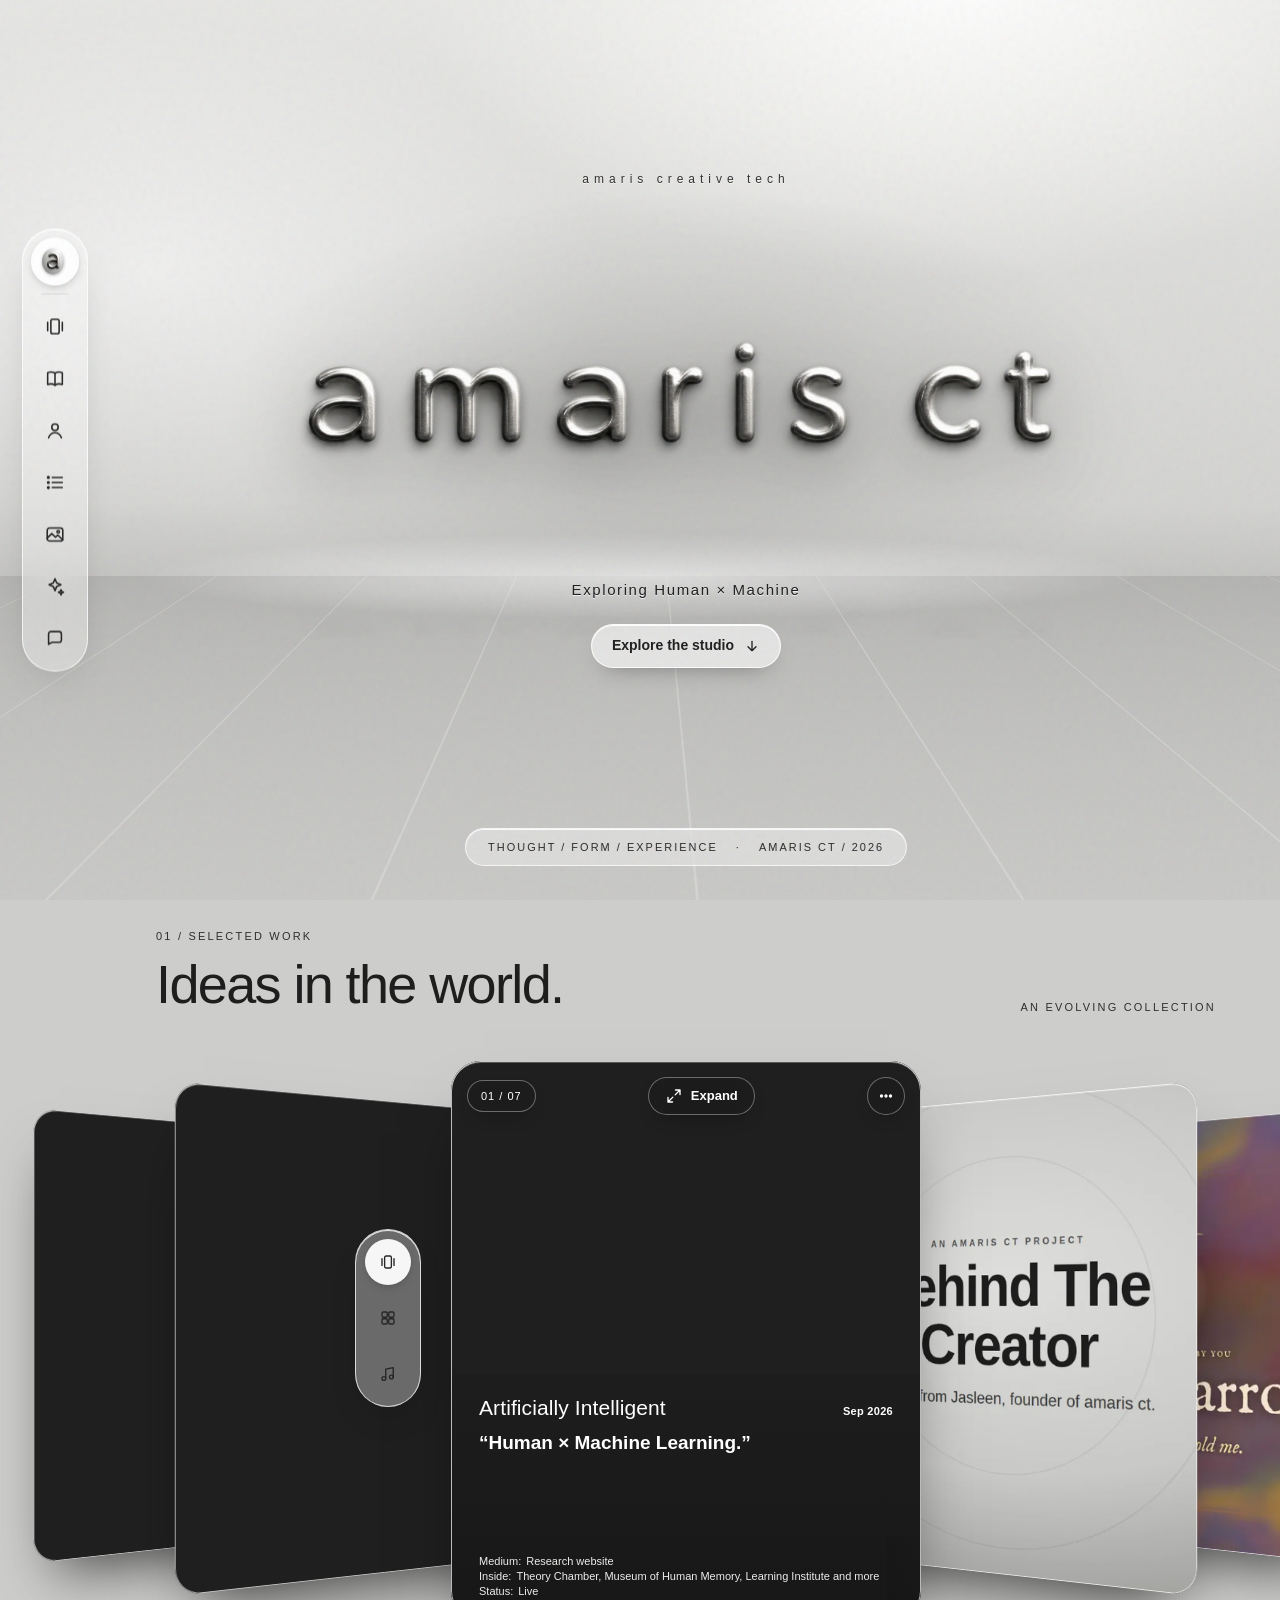
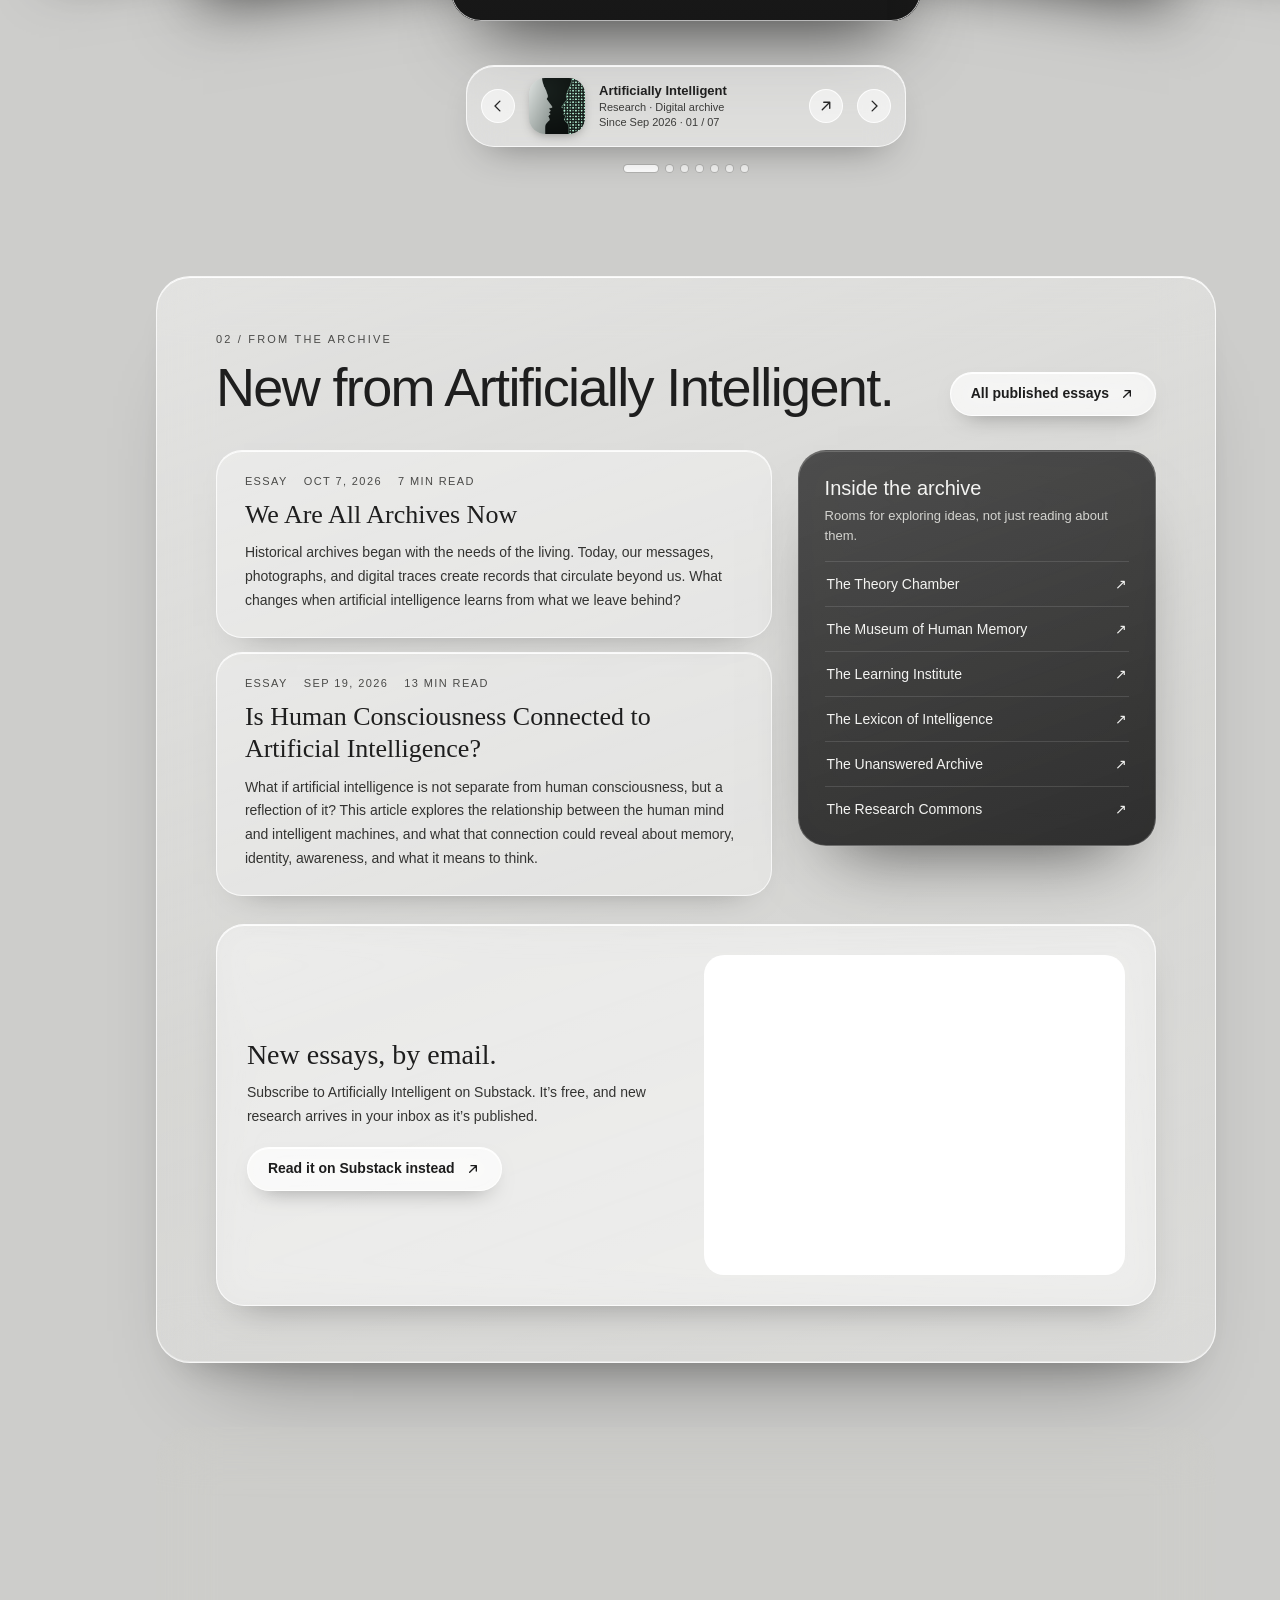
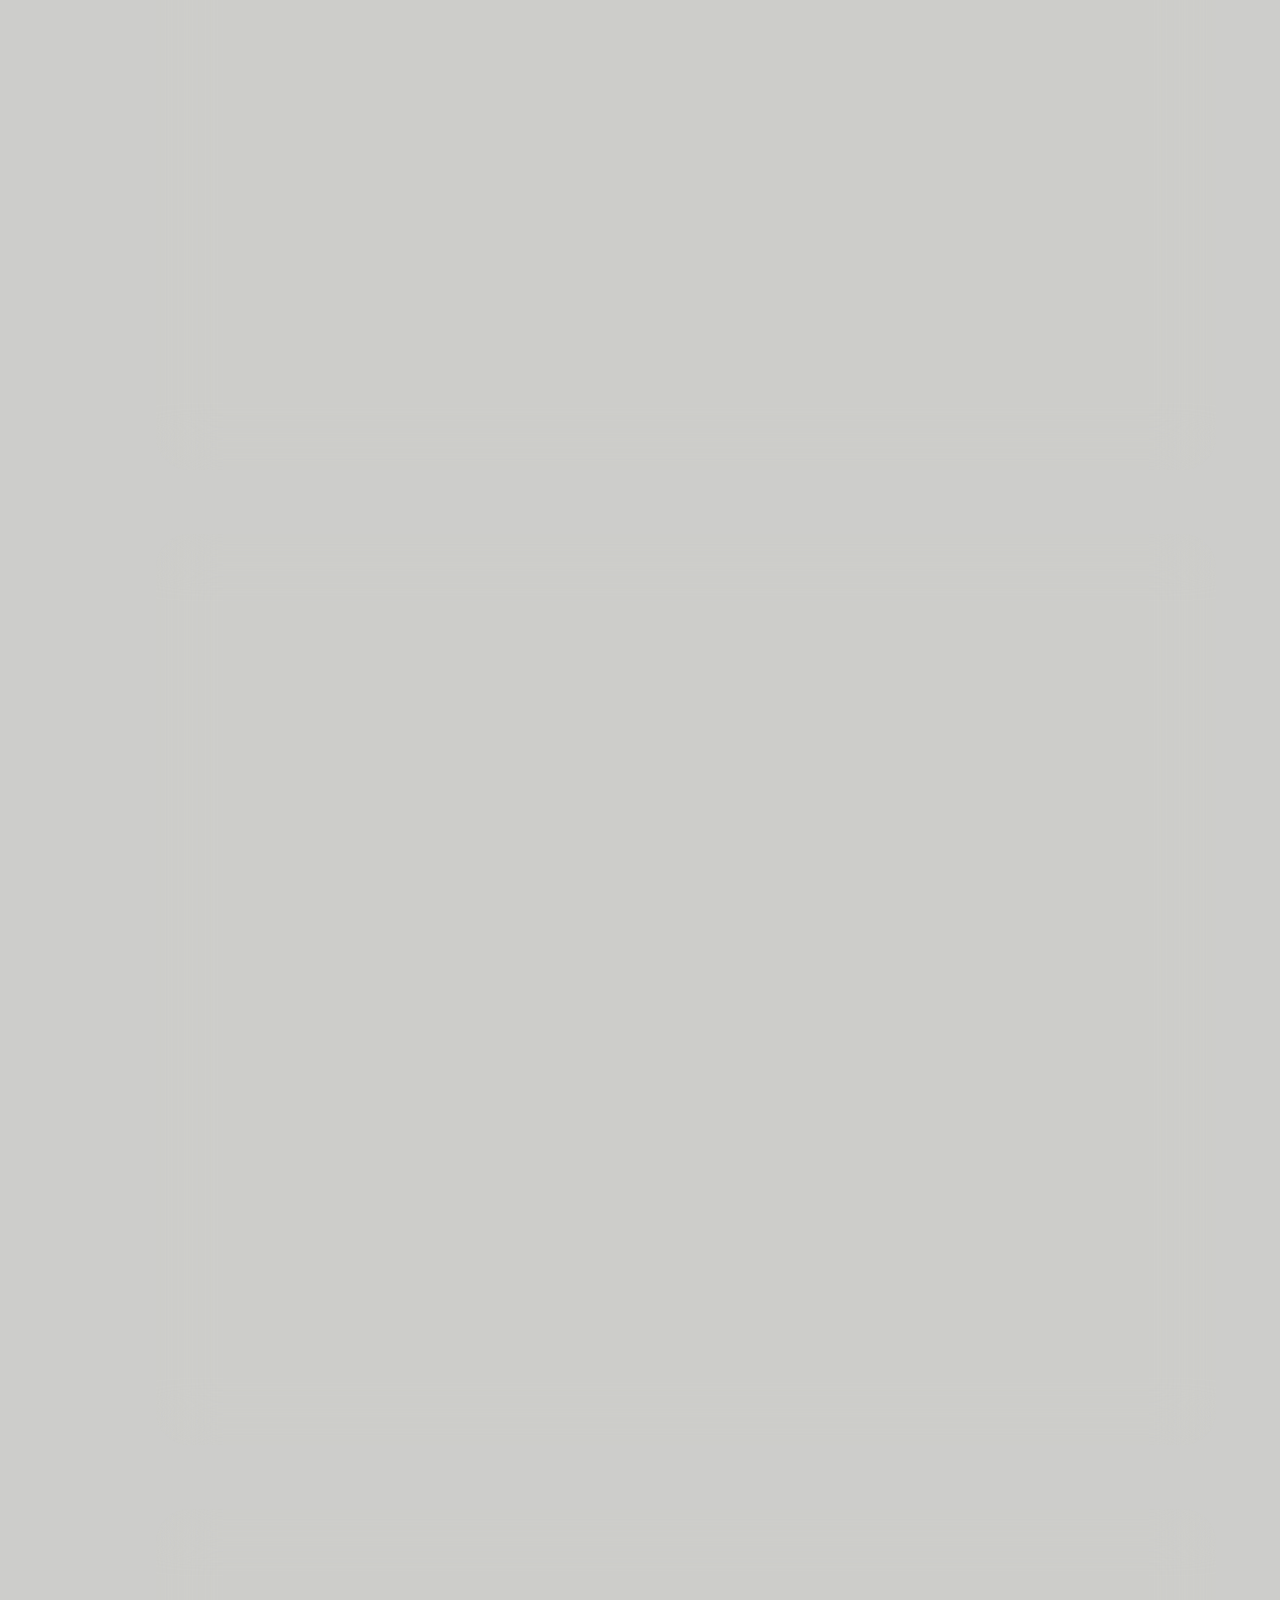
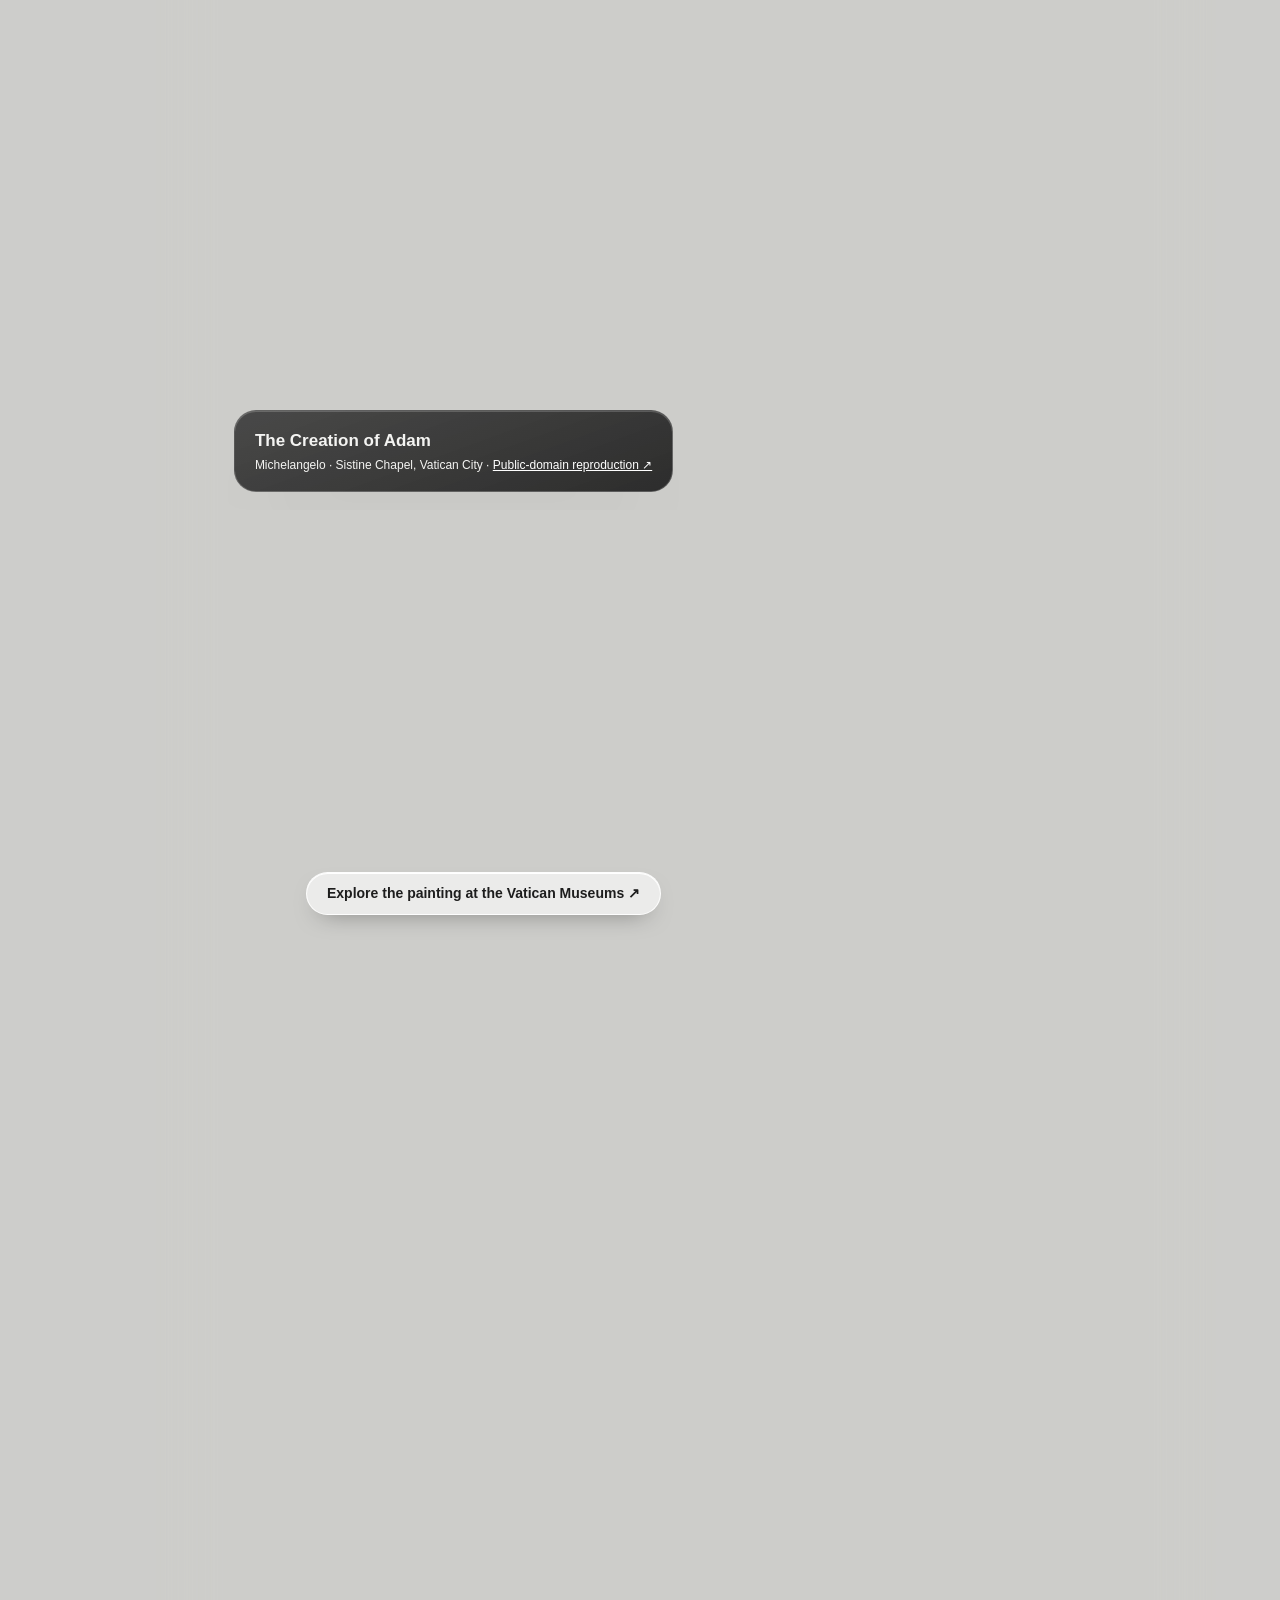
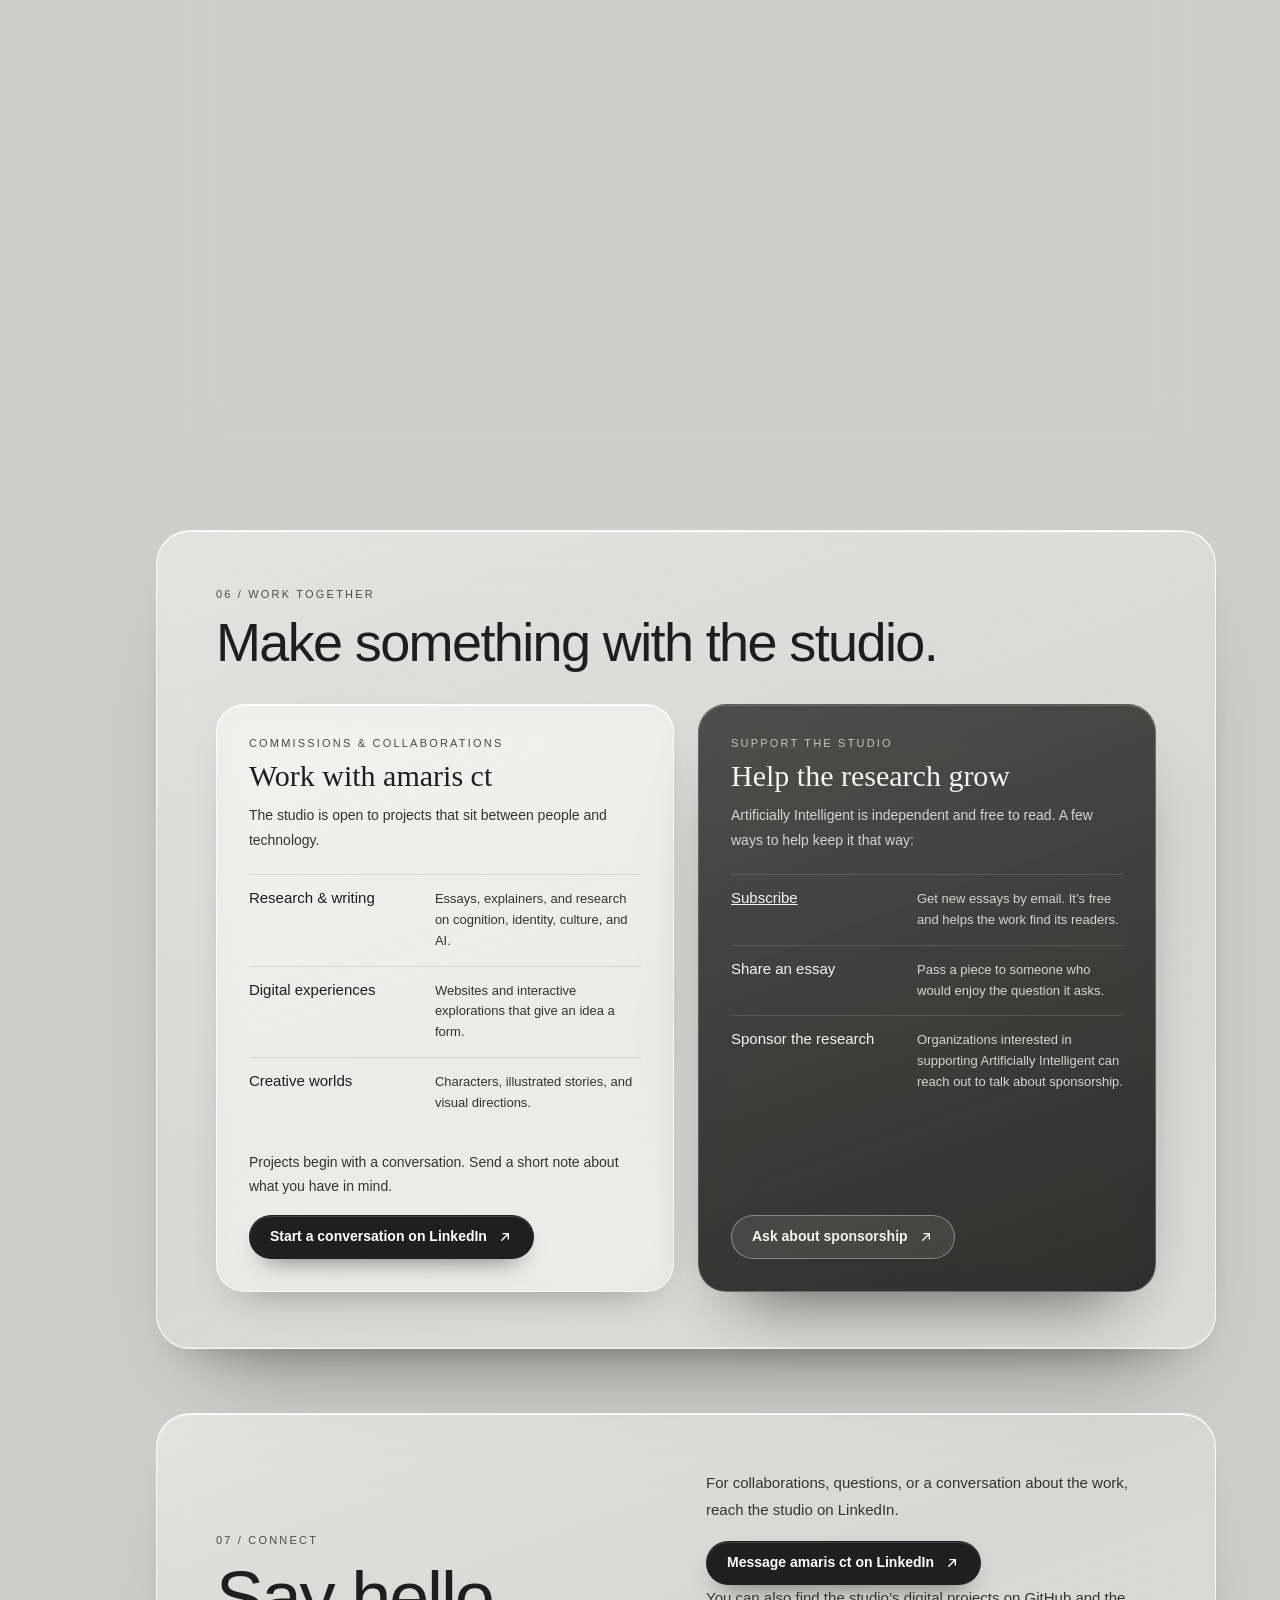
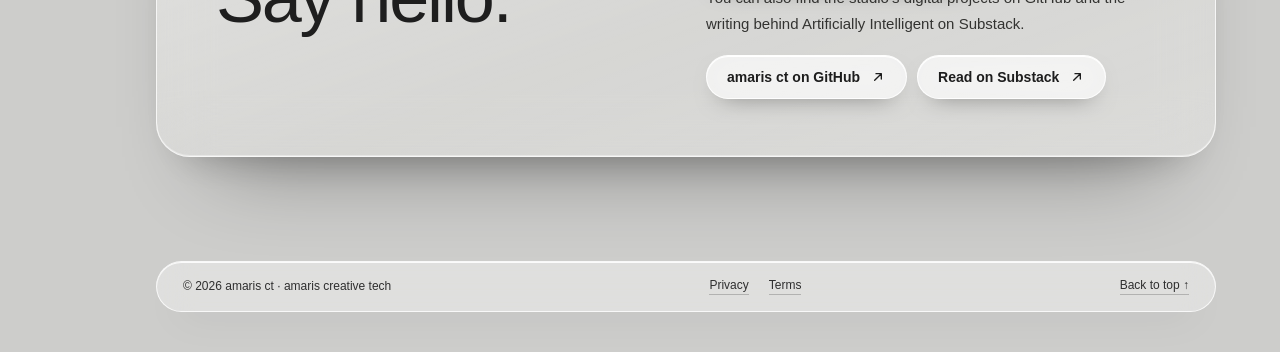
==== commit 7afd35fe: "Add Behind The Creator to the studio gallery" ====
--- a/index.html
+++ b/index.html
@@ -59,6 +59,11 @@
           "@type": "Brand",
           "name": "Artificially Intelligent",
           "url": "https://amarisct.github.io/Artificially-Intelligent/"
+        },
+        {
+          "@type": "Brand",
+          "name": "Behind The Creator",
+          "url": "https://amarisct.github.io/Behind-The-Creator/"
         },
         {
           "@type": "Brand",
@@ -590,22 +595,25 @@
     <div class="gallery" id="gallery">
       <ol class="g-track">
 <!-- projects:start -->
-      <li class="g-card" id="project-artificially-intelligent" data-kind="Research · Digital archive" data-icon="assets/projects/Artificially-Intelligent-icon.png" data-number="01 / 06">
+      <li class="g-card" id="project-artificially-intelligent" data-kind="Research · Digital archive" data-icon="assets/projects/Artificially-Intelligent-icon.png" data-number="01 / 07">
         <article class="g-inner"><div class="g-media"><img class="g-blur" src="assets/projects/Artificially-Intelligent.webp" alt="" loading="lazy" decoding="async"><img class="g-art" src="assets/projects/Artificially-Intelligent.webp" width="1200" height="750" alt="Artificially Intelligent cover: the Two Minds mark and the title in serif type above Human × Machine Learning, over a dark constellation" loading="lazy" decoding="async"></div><div class="g-info"><div class="g-head"><h3 class="g-title">Artificially Intelligent</h3><time datetime="2026-09-19">Sep 2026</time></div><p class="g-tagline">“Human × Machine Learning.”</p><p class="g-summary">An exploration of consciousness, culture, and the human–machine boundary. Research and reflection on what artificial intelligence reveals about us.</p><dl class="g-details"><div><dt>Medium</dt><dd>Research website</dd></div><div><dt>Inside</dt><dd>Theory Chamber, Museum of Human Memory, Learning Institute and more</dd></div><div><dt>Status</dt><dd>Live</dd></div></dl><p class="g-links"><a class="g-visit" href="https://amarisct.github.io/Artificially-Intelligent/" target="_blank" rel="noopener">Visit the archive ↗</a><a class="g-code" href="https://github.com/AmarisCT/Artificially-Intelligent" target="_blank" rel="noopener">Code on GitHub ↗</a></p></div></article>
       </li>
-      <li class="g-card" id="project-tarotparrot" data-kind="App · Tarot readings" data-icon="assets/projects/TarotParot-icon.png" data-number="02 / 06">
+      <li class="g-card" id="project-behind-the-creator" data-kind="New project" data-icon="assets/projects/Behind-The-Creator.webp" data-number="02 / 07">
+        <article class="g-inner"><div class="g-media"><img class="g-blur" src="assets/projects/Behind-The-Creator.webp" alt="" loading="lazy" decoding="async"><img class="g-art" src="assets/projects/Behind-The-Creator.webp" width="1200" height="750" alt="Behind The Creator’s website" loading="lazy" decoding="async"></div><div class="g-info"><div class="g-head"><h3 class="g-title">Behind The Creator</h3><time datetime="2026-10-31">Oct 2026</time></div><p class="g-tagline">“A letter from Jasleen, founder of amaris ct.”</p><dl class="g-details"><div><dt>Medium</dt><dd>Website</dd></div><div><dt>Added</dt><dd>Oct 31, 2026</dd></div></dl><p class="g-links"><a class="g-visit" href="https://amarisct.github.io/Behind-The-Creator/" target="_blank" rel="noopener">Visit Behind The Creator ↗</a><a class="g-code" href="https://github.com/AmarisCT/Behind-The-Creator" target="_blank" rel="noopener">Code on GitHub ↗</a></p></div></article>
+      </li>
+      <li class="g-card" id="project-tarotparrot" data-kind="App · Tarot readings" data-icon="assets/projects/TarotParot-icon.png" data-number="03 / 07">
         <article class="g-inner"><div class="g-media"><img class="g-blur" src="assets/projects/TarotParot-still.webp" alt="" loading="lazy" decoding="async"><picture><source media="(prefers-reduced-motion: reduce)" srcset="assets/projects/TarotParot-still.webp"><img class="g-art" src="assets/projects/TarotParot.webp" width="960" height="600" alt="TarotParrot cover: the parrot perched on a glowing crystal ball above the title and A little birdie told me., over the app’s moving watercolor sky" loading="lazy" decoding="async"></picture></div><div class="g-info"><div class="g-head"><h3 class="g-title">TarotParrot</h3><time datetime="2026-10-29">Oct 2026</time></div><p class="g-tagline">“A little birdie told me.”</p><p class="g-summary">Tarot shuffled by you. Your touch, your device’s motion and the moment you ask shape every deck, and each reading opens with a direct answer to your question, told through original watercolor-and-gold cards.</p><dl class="g-details"><div><dt>Medium</dt><dd>Installable web app</dd></div><div><dt>Spreads</dt><dd>Ten, from Single Pull to Celtic Cross</dd></div><div><dt>Status</dt><dd>Live</dd></div></dl><p class="g-links"><a class="g-visit" href="https://amarisct.github.io/TarotParot/" target="_blank" rel="noopener">Get a reading ↗</a><a class="g-code" href="https://github.com/AmarisCT/TarotParot" target="_blank" rel="noopener">Code on GitHub ↗</a></p></div></article>
       </li>
-      <li class="g-card" id="project-dessert-spotter" data-kind="App · Local discovery" data-icon="assets/projects/dessertspotter-icon.png" data-number="03 / 06">
+      <li class="g-card" id="project-dessert-spotter" data-kind="App · Local discovery" data-icon="assets/projects/dessertspotter-icon.png" data-number="04 / 07">
         <article class="g-inner"><div class="g-media"><img class="g-blur" src="assets/projects/dessertspotter.webp" alt="" loading="lazy" decoding="async"><img class="g-art" src="assets/projects/dessertspotter.webp" width="1200" height="750" alt="Dessert Spotter cover: the ice cream cone and magnifying glass logo, the title and Crave it. Find it. Rate it., on a spotting radar with dessert names around it" loading="lazy" decoding="async"></div><div class="g-info"><div class="g-head"><h3 class="g-title">Dessert Spotter</h3><time datetime="2026-10-29">Oct 2026</time></div><p class="g-tagline">“Crave it. Find it. Rate it.”</p><p class="g-summary">Search the exact dessert you want and find the closest place that has it, with ratings, reviews, and how to get it: in person, pickup, or delivery. Starting in Washington.</p><dl class="g-details"><div><dt>Medium</dt><dd>Website and installable app</dd></div><div><dt>Where</dt><dd>Starting in Washington</dd></div><div><dt>Status</dt><dd>Live</dd></div></dl><p class="g-links"><a class="g-visit" href="https://amarisct.github.io/dessertspotter/" target="_blank" rel="noopener">Find a dessert ↗</a><a class="g-code" href="https://github.com/AmarisCT/dessertspotter" target="_blank" rel="noopener">Code on GitHub ↗</a></p></div></article>
       </li>
-      <li class="g-card" id="project-pierce-county-cleaning" data-kind="Business website · Home cleaning" data-icon="assets/projects/pierce-county-cleaning-website-icon.png" data-number="04 / 06">
+      <li class="g-card" id="project-pierce-county-cleaning" data-kind="Business website · Home cleaning" data-icon="assets/projects/pierce-county-cleaning-website-icon.png" data-number="05 / 07">
         <article class="g-inner"><div class="g-media"><img class="g-blur" src="assets/projects/pierce-county-cleaning-website.webp" alt="" loading="lazy" decoding="async"><img class="g-art" src="assets/projects/pierce-county-cleaning-website.webp" width="1200" height="750" alt="Pierce County Cleaning Services cover: the PC monogram and the title in serif capitals with Clean Spaces, Clear Minds., between arched photos of folded towels and a sunlit bed" loading="lazy" decoding="async"></div><div class="g-info"><div class="g-head"><h3 class="g-title">Pierce County Cleaning Services</h3><time datetime="2026-10-15">Oct 2026</time></div><p class="g-tagline">“Clean Spaces, Clear Minds.”</p><p class="g-summary">The website for a residential and small-business cleaning company in Tacoma, Puyallup, Lakewood, Spanaway and nearby Pierce County towns, with service and town pages, reviews, and a free quote form that emails each customer their quote.</p><dl class="g-details"><div><dt>Medium</dt><dd>Business website</dd></div><div><dt>Serves</dt><dd>Tacoma, Puyallup, Lakewood, Spanaway and nearby</dd></div><div><dt>Status</dt><dd>Live</dd></div></dl><p class="g-links"><a class="g-visit" href="https://amarisct.github.io/pierce-county-cleaning-website/" target="_blank" rel="noopener">Visit the site ↗</a><a class="g-code" href="https://github.com/AmarisCT/pierce-county-cleaning-website" target="_blank" rel="noopener">Code on GitHub ↗</a></p></div></article>
       </li>
-      <li class="g-card" id="project-creative-worlds" data-kind="Creative worlds · Explorations" data-icon="assets/projects/creative-worlds-icon.png" data-number="05 / 06">
+      <li class="g-card" id="project-creative-worlds" data-kind="Creative worlds · Explorations" data-icon="assets/projects/creative-worlds-icon.png" data-number="06 / 07">
         <article class="g-inner"><div class="g-media"><img class="g-blur" src="assets/projects/creative-worlds.webp" alt="" loading="lazy" decoding="async"><img class="g-art" src="assets/projects/creative-worlds.webp" width="1200" height="750" alt="Creative Worlds cover: the title Worlds worth lingering in. framed by four pinned prints in pencil, collage, print and photography" loading="lazy" decoding="async"></div><div class="g-info"><div class="g-head"><h3 class="g-title">Worlds worth lingering in</h3><time datetime="2026-10-09">Oct 2026</time></div><p class="g-tagline">“Characters, everyday rituals, and imagined spaces.”</p><p class="g-summary">A developing collection of visual stories that bring a little warmth to the digital world, explored through four visual directions.</p><dl class="g-details"><div><dt>Medium</dt><dd>Pencil, collage, print and photography</dd></div><div><dt>Status</dt><dd>In development</dd></div></dl><p class="g-links"><a class="g-visit" href="worlds.html">See the four directions →</a></p></div></article>
       </li>
-      <li class="g-card" id="project-weekly-planner" data-kind="Digital experience · Planning" data-icon="assets/projects/Weekly-Planner-icon.png" data-number="06 / 06">
+      <li class="g-card" id="project-weekly-planner" data-kind="Digital experience · Planning" data-icon="assets/projects/Weekly-Planner-icon.png" data-number="07 / 07">
         <article class="g-inner"><div class="g-media"><img class="g-blur" src="assets/projects/Weekly-Planner.webp" alt="" loading="lazy" decoding="async"><img class="g-art" src="assets/projects/Weekly-Planner.webp" width="1200" height="750" alt="The Weekly Planner cover: a frosted card with the title and the days of the week over the pink illustrated desk room" loading="lazy" decoding="async"></div><div class="g-info"><div class="g-head"><h3 class="g-title">The Weekly Planner</h3><time datetime="2026-09-25">Sep 2026</time></div><p class="g-tagline">“A cozy digital space for organizing the week.”</p><p class="g-summary">Planning and personal routines brought into an illustrated room. Plans are saved only in your own browser.</p><dl class="g-details"><div><dt>Medium</dt><dd>Web app</dd></div><div><dt>Status</dt><dd>In development</dd></div></dl><p class="g-links"><a class="g-visit" href="https://amarisct.github.io/Weekly-Planner/" target="_blank" rel="noopener">Preview the planner ↗</a><a class="g-code" href="https://github.com/AmarisCT/Weekly-Planner" target="_blank" rel="noopener">Code on GitHub ↗</a></p></div></article>
       </li>
 <!-- projects:end -->
@@ -679,16 +687,17 @@
     </div>
 <!-- log:start -->
     <ol class="log-list">
+      <li><time datetime="2026-10-31">Oct 31, 2026</time><span class="log-tag">Behind The Creator</span><div><b><a href="https://amarisct.github.io/Behind-The-Creator/" target="_blank" rel="noopener">New project: Behind The Creator ↗</a></b><p>A letter from Jasleen, founder of amaris ct.</p></div></li>
       <li><time datetime="2026-10-30">Oct 30, 2026</time><span class="log-tag">amaris ct</span><div><b>A new look for the studio</b><p>The whole site becomes a silver room with floating glass windows, and the gallery gets a soundtrack: a Spotify Chill Mix that changes over time.</p></div></li>
       <li><time datetime="2026-10-30">Oct 30, 2026</time><span class="log-tag">amaris ct</span><div><b><a href="#work">The gallery opens</a></b><p>Selected work becomes a gallery, and new projects now join it as soon as they’re published on GitHub.</p></div></li>
       <li><time datetime="2026-10-29">Oct 29, 2026</time><span class="log-tag">TarotParrot</span><div><b><a href="https://amarisct.github.io/TarotParot/" target="_blank" rel="noopener">TarotParrot launches ↗</a></b><p>Tarot shuffled by you, with original watercolor cards read for your question. A little birdie told me.</p></div></li>
       <li><time datetime="2026-10-29">Oct 29, 2026</time><span class="log-tag">Dessert Spotter</span><div><b><a href="https://amarisct.github.io/dessertspotter/" target="_blank" rel="noopener">Dessert Spotter launches ↗</a></b><p>Search the dessert you’re craving and find the closest place that has it. Starting in Washington.</p></div></li>
       <li><time datetime="2026-10-28">Oct 28, 2026</time><span class="log-tag">amaris ct</span><div><b>The studio site grows</b><p>The newest essays from the archive, a newsletter sign-up, a <a href="worlds.html">Creative Worlds gallery</a>, ways to work together, and this log.</p></div></li>
-      <li><time datetime="2026-10-19">Oct 19, 2026</time><span class="log-tag">Artificially Intelligent</span><div><b><a href="https://amarisct.github.io/Artificially-Intelligent/research-commons/" target="_blank" rel="noopener">The Research Commons opens ↗</a></b><p>A shared space for collections and contributions. Visitor submissions stay off until a secure service is in place.</p></div></li>
     </ol>
     <details class="log-earlier">
       <summary>Earlier entries</summary>
       <ol class="log-list">
+        <li><time datetime="2026-10-19">Oct 19, 2026</time><span class="log-tag">Artificially Intelligent</span><div><b><a href="https://amarisct.github.io/Artificially-Intelligent/research-commons/" target="_blank" rel="noopener">The Research Commons opens ↗</a></b><p>A shared space for collections and contributions. Visitor submissions stay off until a secure service is in place.</p></div></li>
         <li><time datetime="2026-10-19">Oct 19, 2026</time><span class="log-tag">amaris ct</span><div><b>One studio, every project</b><p>amaris ct becomes the parent home of its projects, with one <a href="privacy.html">privacy policy</a> and one set of <a href="terms.html">terms</a> for all of them.</p></div></li>
         <li><time datetime="2026-10-16">Oct 16, 2026</time><span class="log-tag">Artificially Intelligent</span><div><b><a href="https://amarisct.github.io/Artificially-Intelligent/learning-institute/" target="_blank" rel="noopener">The Learning Institute ↗</a></b><p>Two foundational courses, the Learning Compass, a Journey Map, and a Research Seminar.</p></div></li>
         <li><time datetime="2026-10-16">Oct 16, 2026</time><span class="log-tag">Artificially Intelligent</span><div><b><a href="https://amarisct.github.io/Artificially-Intelligent/search/" target="_blank" rel="noopener">One research index ↗</a></b><p>The Inquiry Engine, the Lexicon of Intelligence, and Universal Research Search now draw on one shared index.</p></div></li>
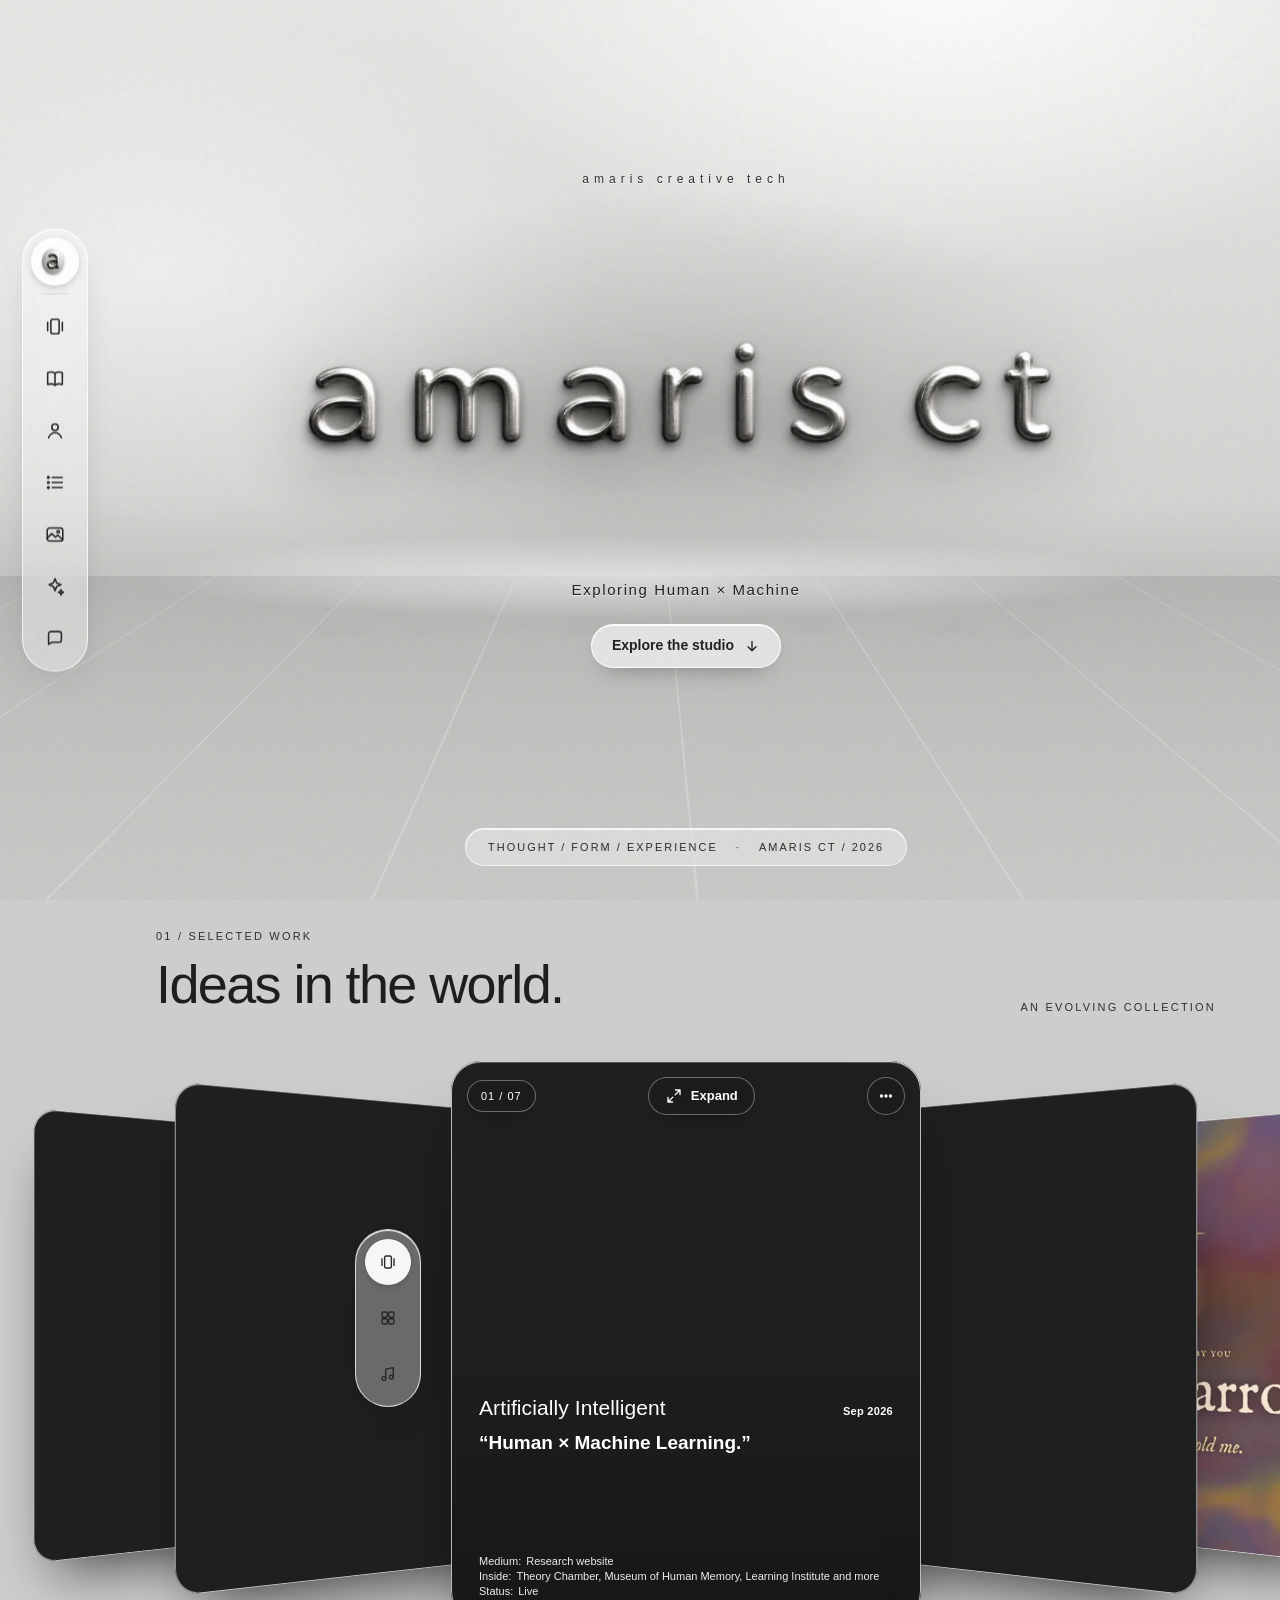
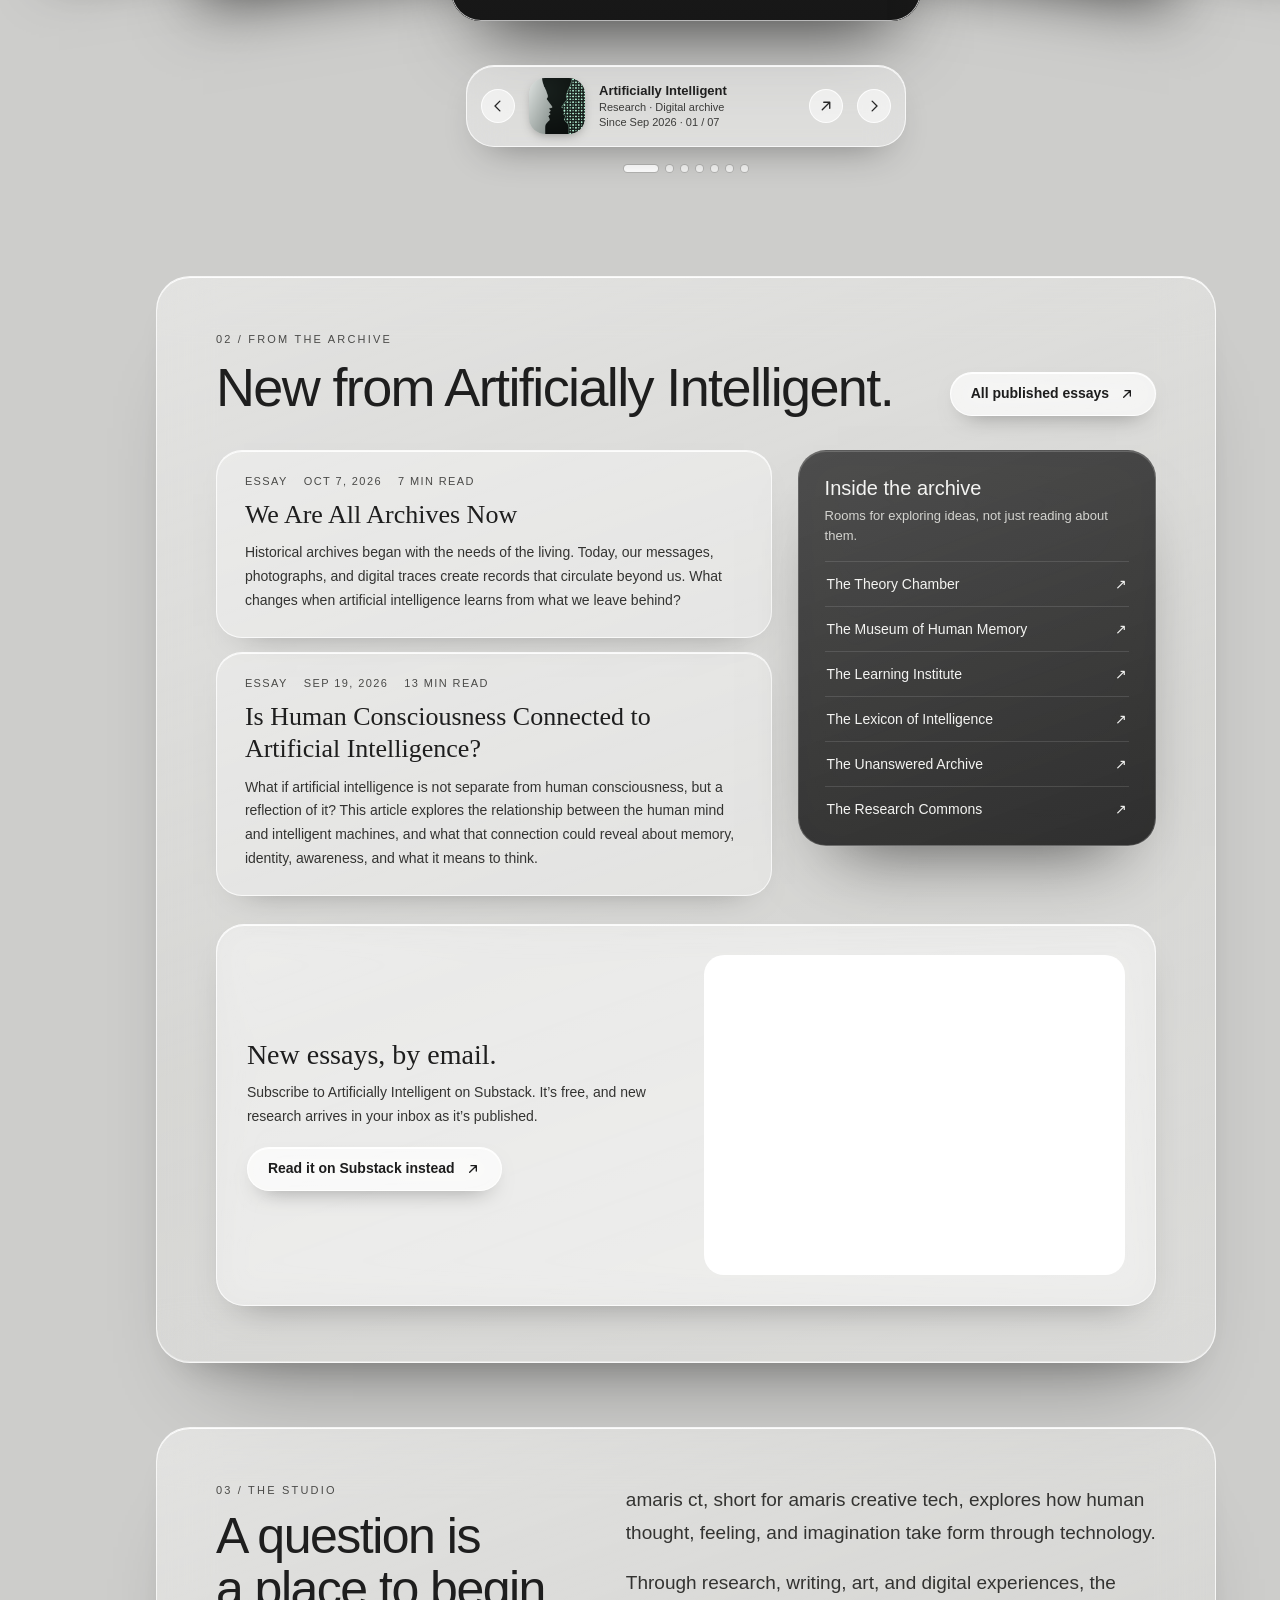
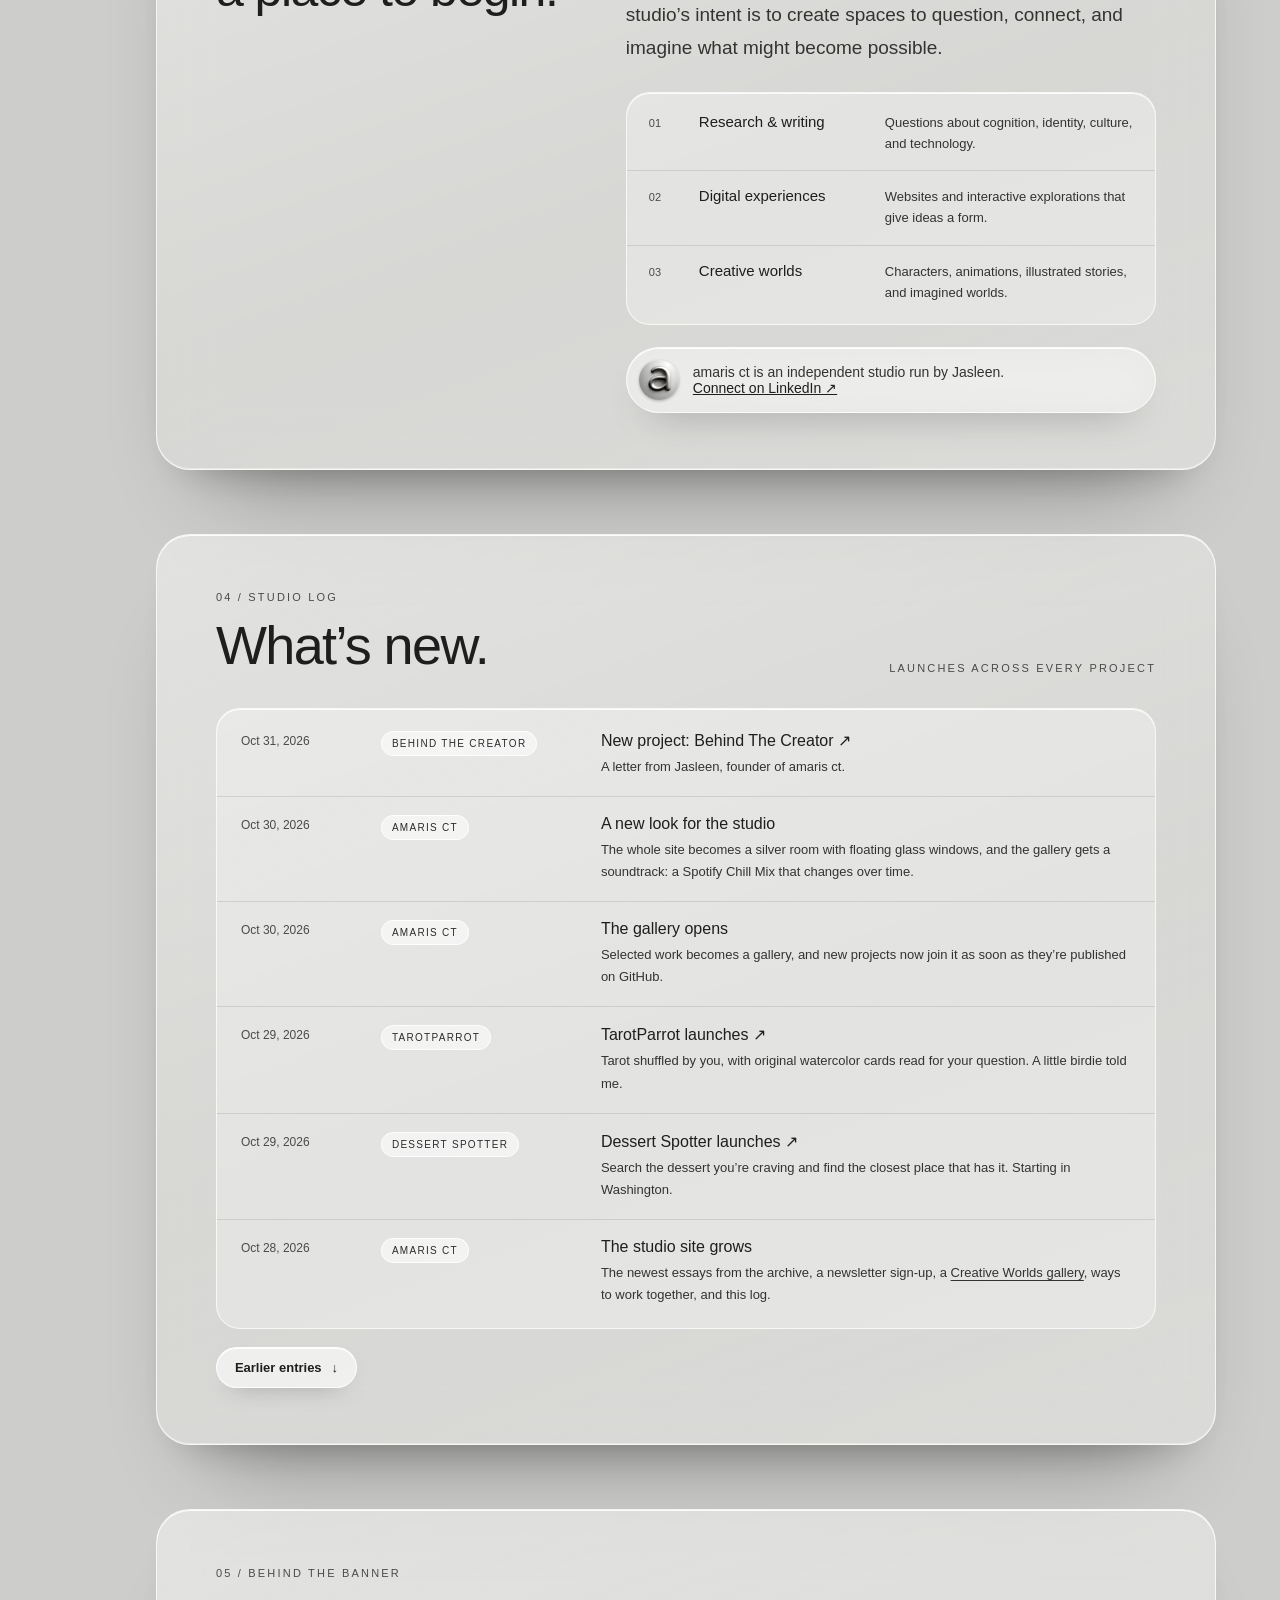
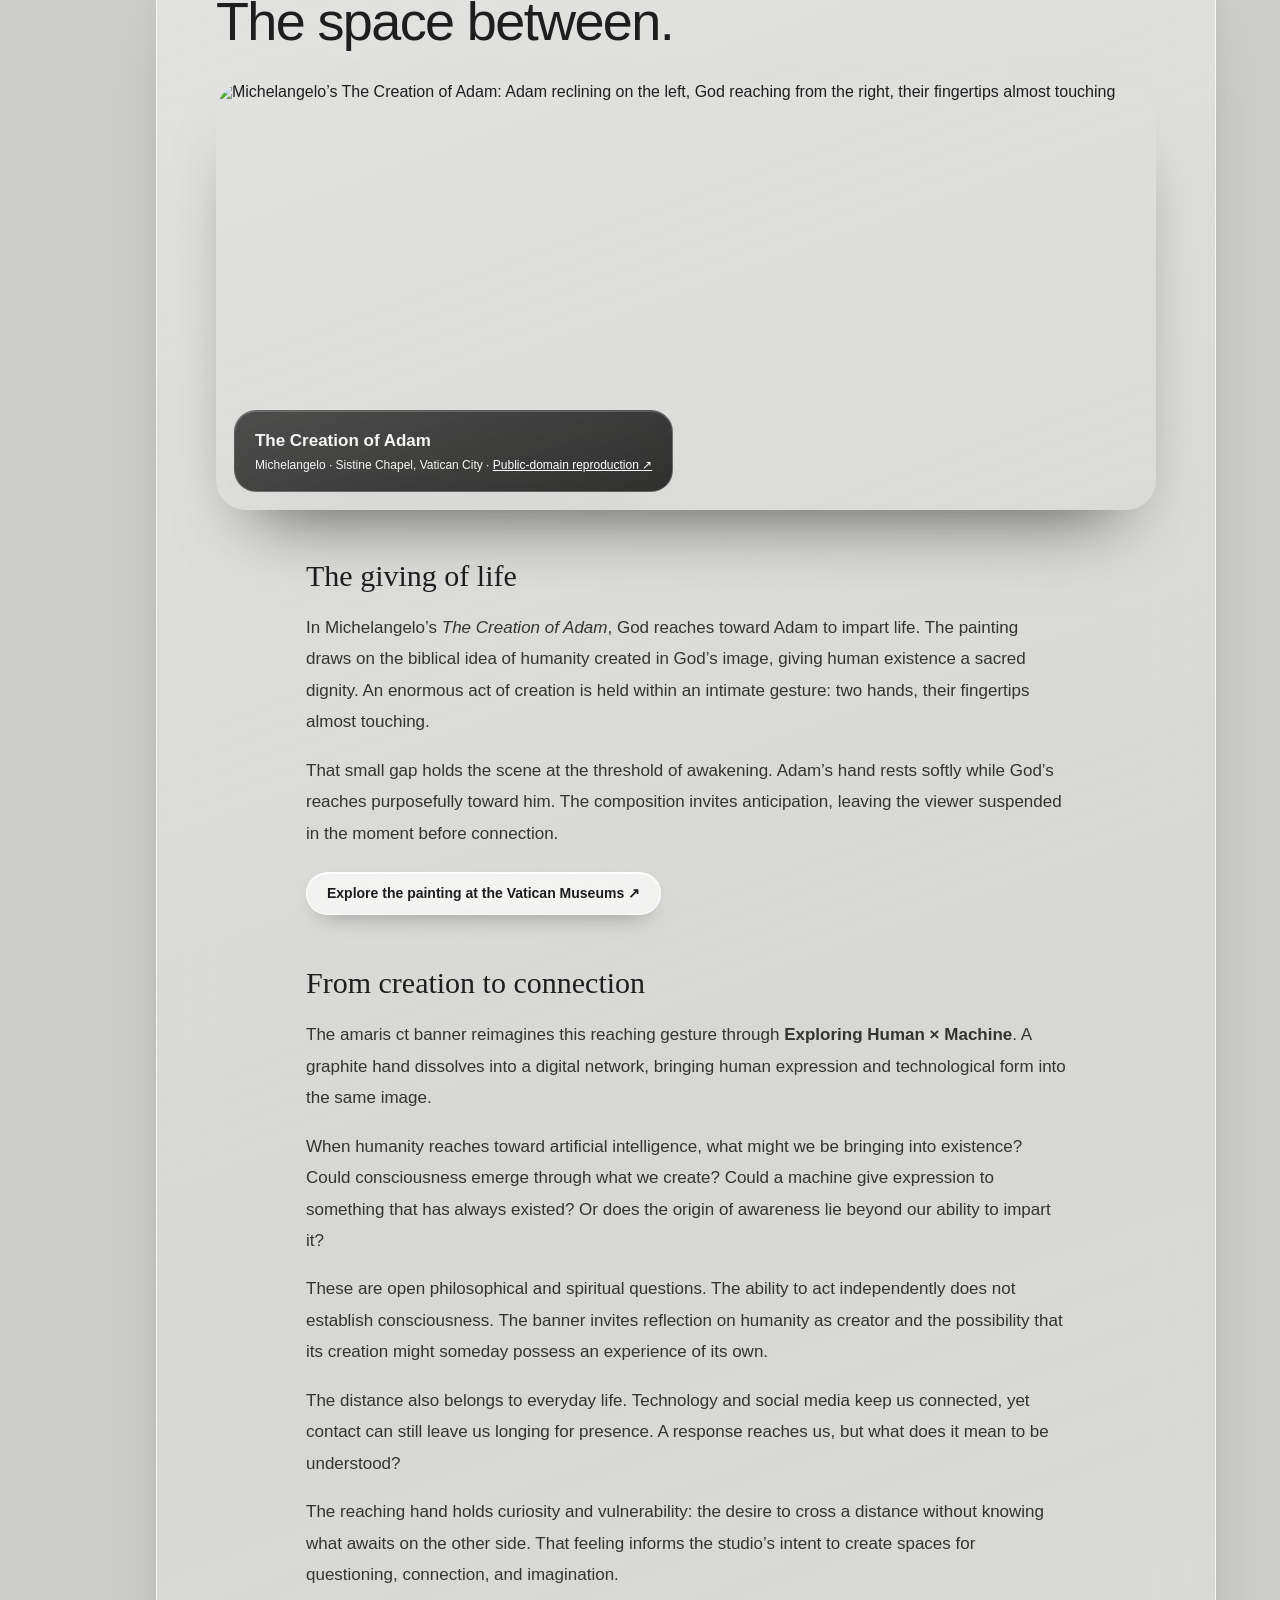
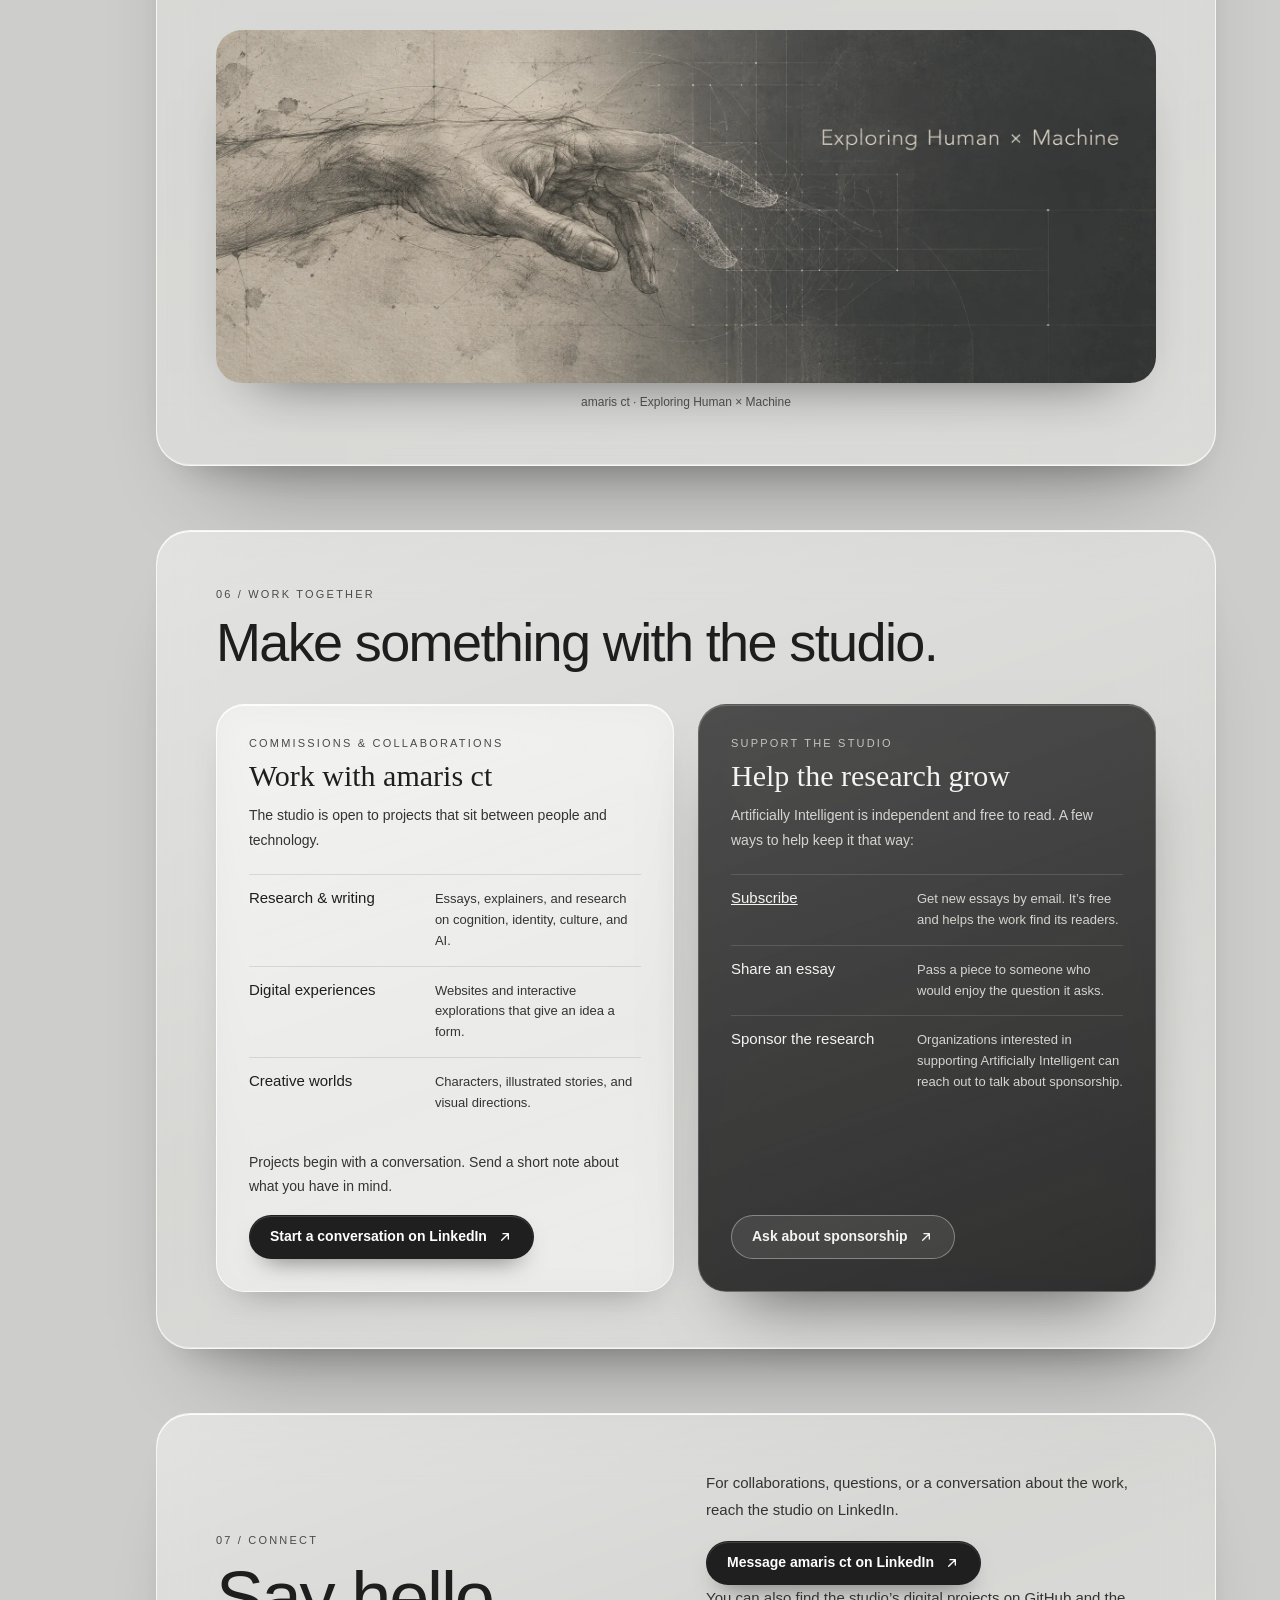
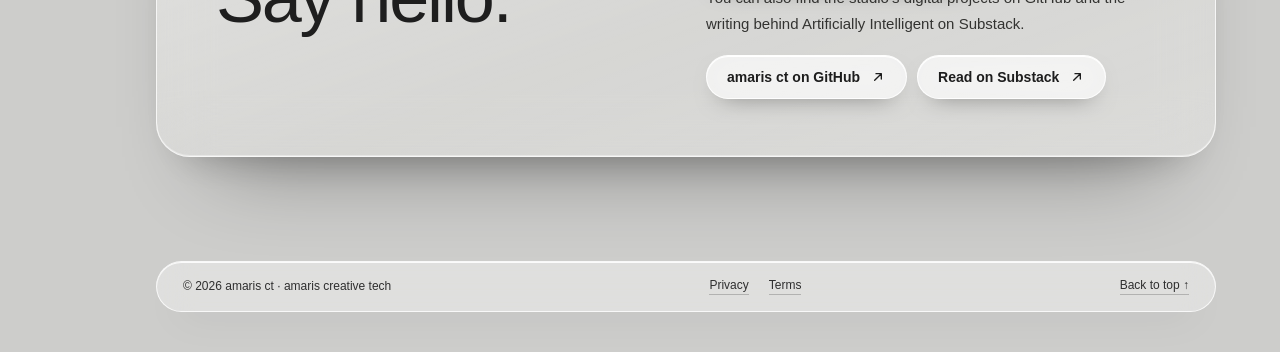
==== commit b42940f9: "Update studio projects" ====
--- a/index.html
+++ b/index.html
@@ -599,7 +599,7 @@
         <article class="g-inner"><div class="g-media"><img class="g-blur" src="assets/projects/Artificially-Intelligent.webp" alt="" loading="lazy" decoding="async"><img class="g-art" src="assets/projects/Artificially-Intelligent.webp" width="1200" height="750" alt="Artificially Intelligent cover: the Two Minds mark and the title in serif type above Human × Machine Learning, over a dark constellation" loading="lazy" decoding="async"></div><div class="g-info"><div class="g-head"><h3 class="g-title">Artificially Intelligent</h3><time datetime="2026-09-19">Sep 2026</time></div><p class="g-tagline">“Human × Machine Learning.”</p><p class="g-summary">An exploration of consciousness, culture, and the human–machine boundary. Research and reflection on what artificial intelligence reveals about us.</p><dl class="g-details"><div><dt>Medium</dt><dd>Research website</dd></div><div><dt>Inside</dt><dd>Theory Chamber, Museum of Human Memory, Learning Institute and more</dd></div><div><dt>Status</dt><dd>Live</dd></div></dl><p class="g-links"><a class="g-visit" href="https://amarisct.github.io/Artificially-Intelligent/" target="_blank" rel="noopener">Visit the archive ↗</a><a class="g-code" href="https://github.com/AmarisCT/Artificially-Intelligent" target="_blank" rel="noopener">Code on GitHub ↗</a></p></div></article>
       </li>
       <li class="g-card" id="project-behind-the-creator" data-kind="New project" data-icon="assets/projects/Behind-The-Creator.webp" data-number="02 / 07">
-        <article class="g-inner"><div class="g-media"><img class="g-blur" src="assets/projects/Behind-The-Creator.webp" alt="" loading="lazy" decoding="async"><img class="g-art" src="assets/projects/Behind-The-Creator.webp" width="1200" height="750" alt="Behind The Creator’s website" loading="lazy" decoding="async"></div><div class="g-info"><div class="g-head"><h3 class="g-title">Behind The Creator</h3><time datetime="2026-10-31">Oct 2026</time></div><p class="g-tagline">“A letter from Jasleen, founder of amaris ct.”</p><dl class="g-details"><div><dt>Medium</dt><dd>Website</dd></div><div><dt>Added</dt><dd>Oct 31, 2026</dd></div></dl><p class="g-links"><a class="g-visit" href="https://amarisct.github.io/Behind-The-Creator/" target="_blank" rel="noopener">Visit Behind The Creator ↗</a><a class="g-code" href="https://github.com/AmarisCT/Behind-The-Creator" target="_blank" rel="noopener">Code on GitHub ↗</a></p></div></article>
+        <article class="g-inner"><div class="g-media"><img class="g-blur" src="assets/projects/Behind-The-Creator.webp" alt="" loading="lazy" decoding="async"><img class="g-art" src="assets/projects/Behind-The-Creator.webp" width="1200" height="750" alt="Behind The Creator’s website" loading="lazy" decoding="async"></div><div class="g-info"><div class="g-head"><h3 class="g-title">Behind The Creator</h3><time datetime="2026-10-31">Oct 2026</time></div><p class="g-tagline">“A letter from Jasleen Ahluwalia, founder of amaris ct.”</p><dl class="g-details"><div><dt>Medium</dt><dd>Website</dd></div><div><dt>Added</dt><dd>Oct 31, 2026</dd></div></dl><p class="g-links"><a class="g-visit" href="https://amarisct.github.io/Behind-The-Creator/" target="_blank" rel="noopener">Visit Behind The Creator ↗</a><a class="g-code" href="https://github.com/AmarisCT/Behind-The-Creator" target="_blank" rel="noopener">Code on GitHub ↗</a></p></div></article>
       </li>
       <li class="g-card" id="project-tarotparrot" data-kind="App · Tarot readings" data-icon="assets/projects/TarotParot-icon.png" data-number="03 / 07">
         <article class="g-inner"><div class="g-media"><img class="g-blur" src="assets/projects/TarotParot-still.webp" alt="" loading="lazy" decoding="async"><picture><source media="(prefers-reduced-motion: reduce)" srcset="assets/projects/TarotParot-still.webp"><img class="g-art" src="assets/projects/TarotParot.webp" width="960" height="600" alt="TarotParrot cover: the parrot perched on a glowing crystal ball above the title and A little birdie told me., over the app’s moving watercolor sky" loading="lazy" decoding="async"></picture></div><div class="g-info"><div class="g-head"><h3 class="g-title">TarotParrot</h3><time datetime="2026-10-29">Oct 2026</time></div><p class="g-tagline">“A little birdie told me.”</p><p class="g-summary">Tarot shuffled by you. Your touch, your device’s motion and the moment you ask shape every deck, and each reading opens with a direct answer to your question, told through original watercolor-and-gold cards.</p><dl class="g-details"><div><dt>Medium</dt><dd>Installable web app</dd></div><div><dt>Spreads</dt><dd>Ten, from Single Pull to Celtic Cross</dd></div><div><dt>Status</dt><dd>Live</dd></div></dl><p class="g-links"><a class="g-visit" href="https://amarisct.github.io/TarotParot/" target="_blank" rel="noopener">Get a reading ↗</a><a class="g-code" href="https://github.com/AmarisCT/TarotParot" target="_blank" rel="noopener">Code on GitHub ↗</a></p></div></article>
